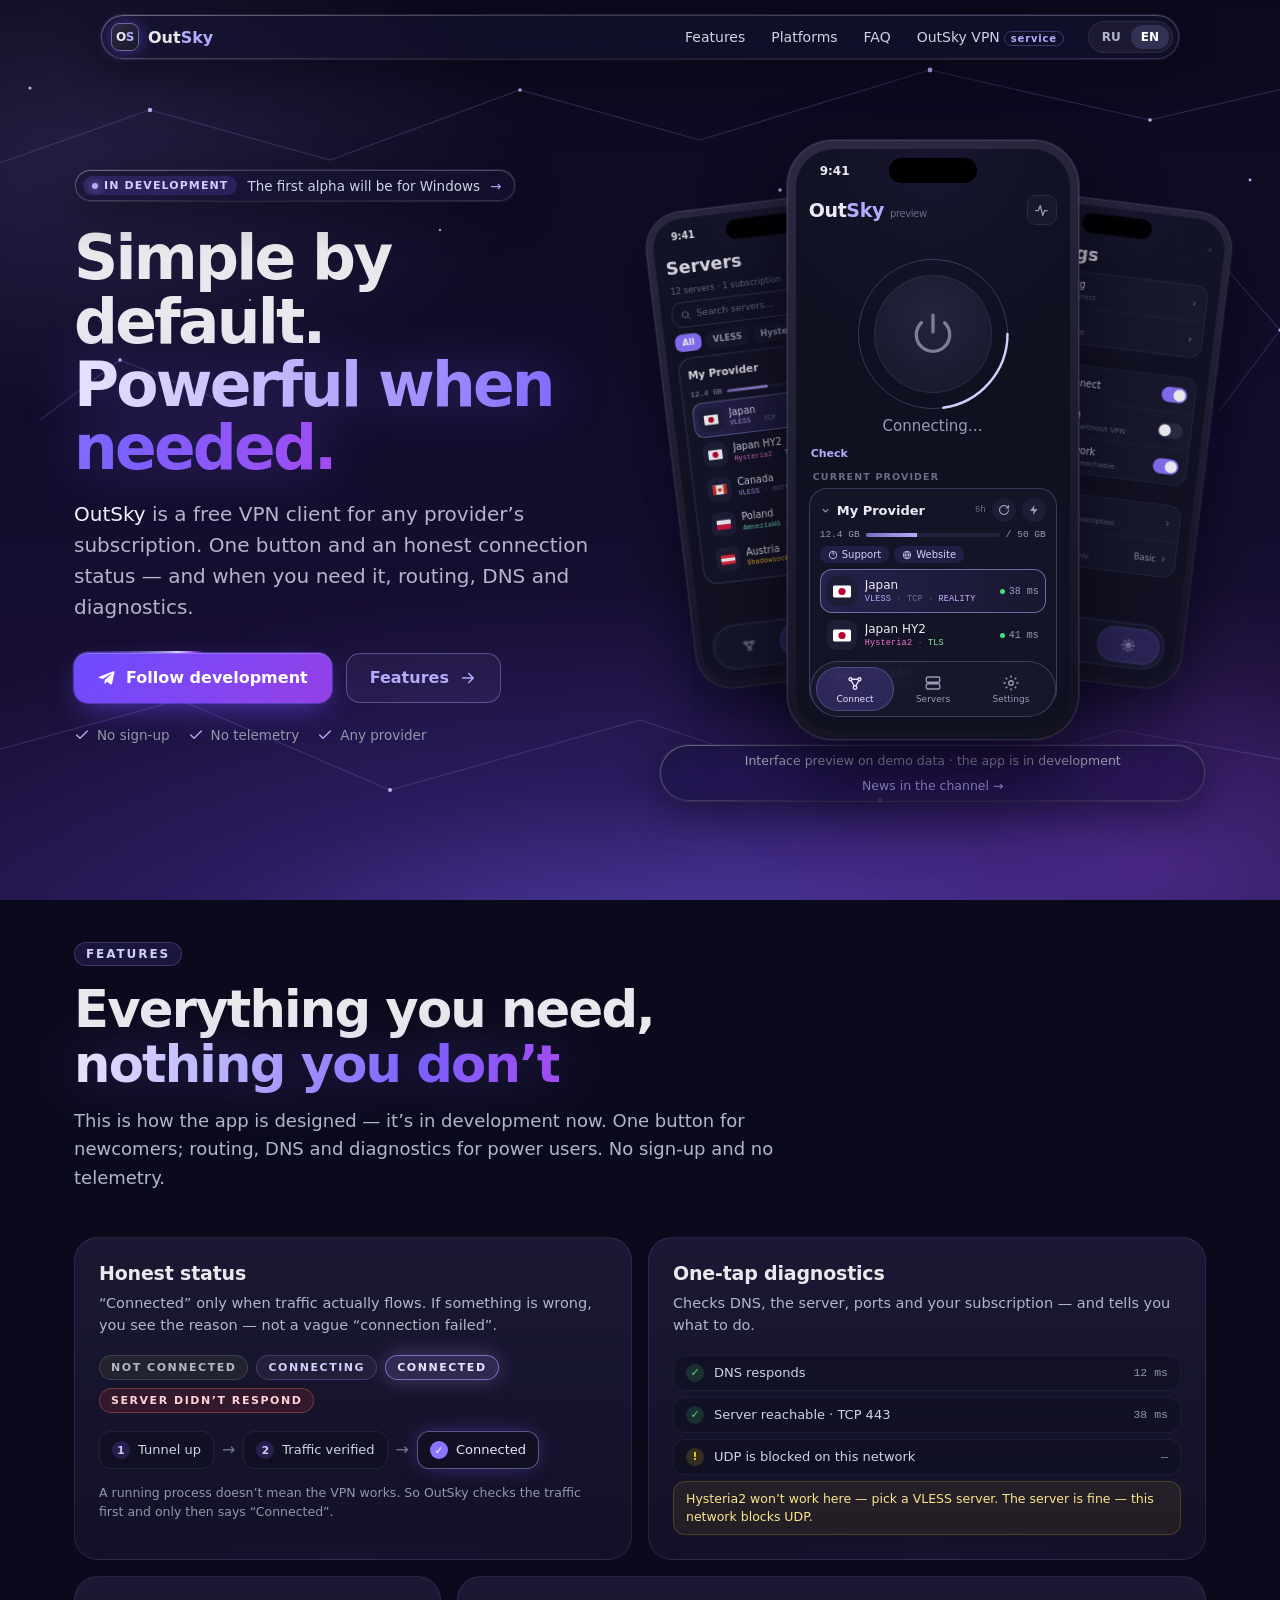
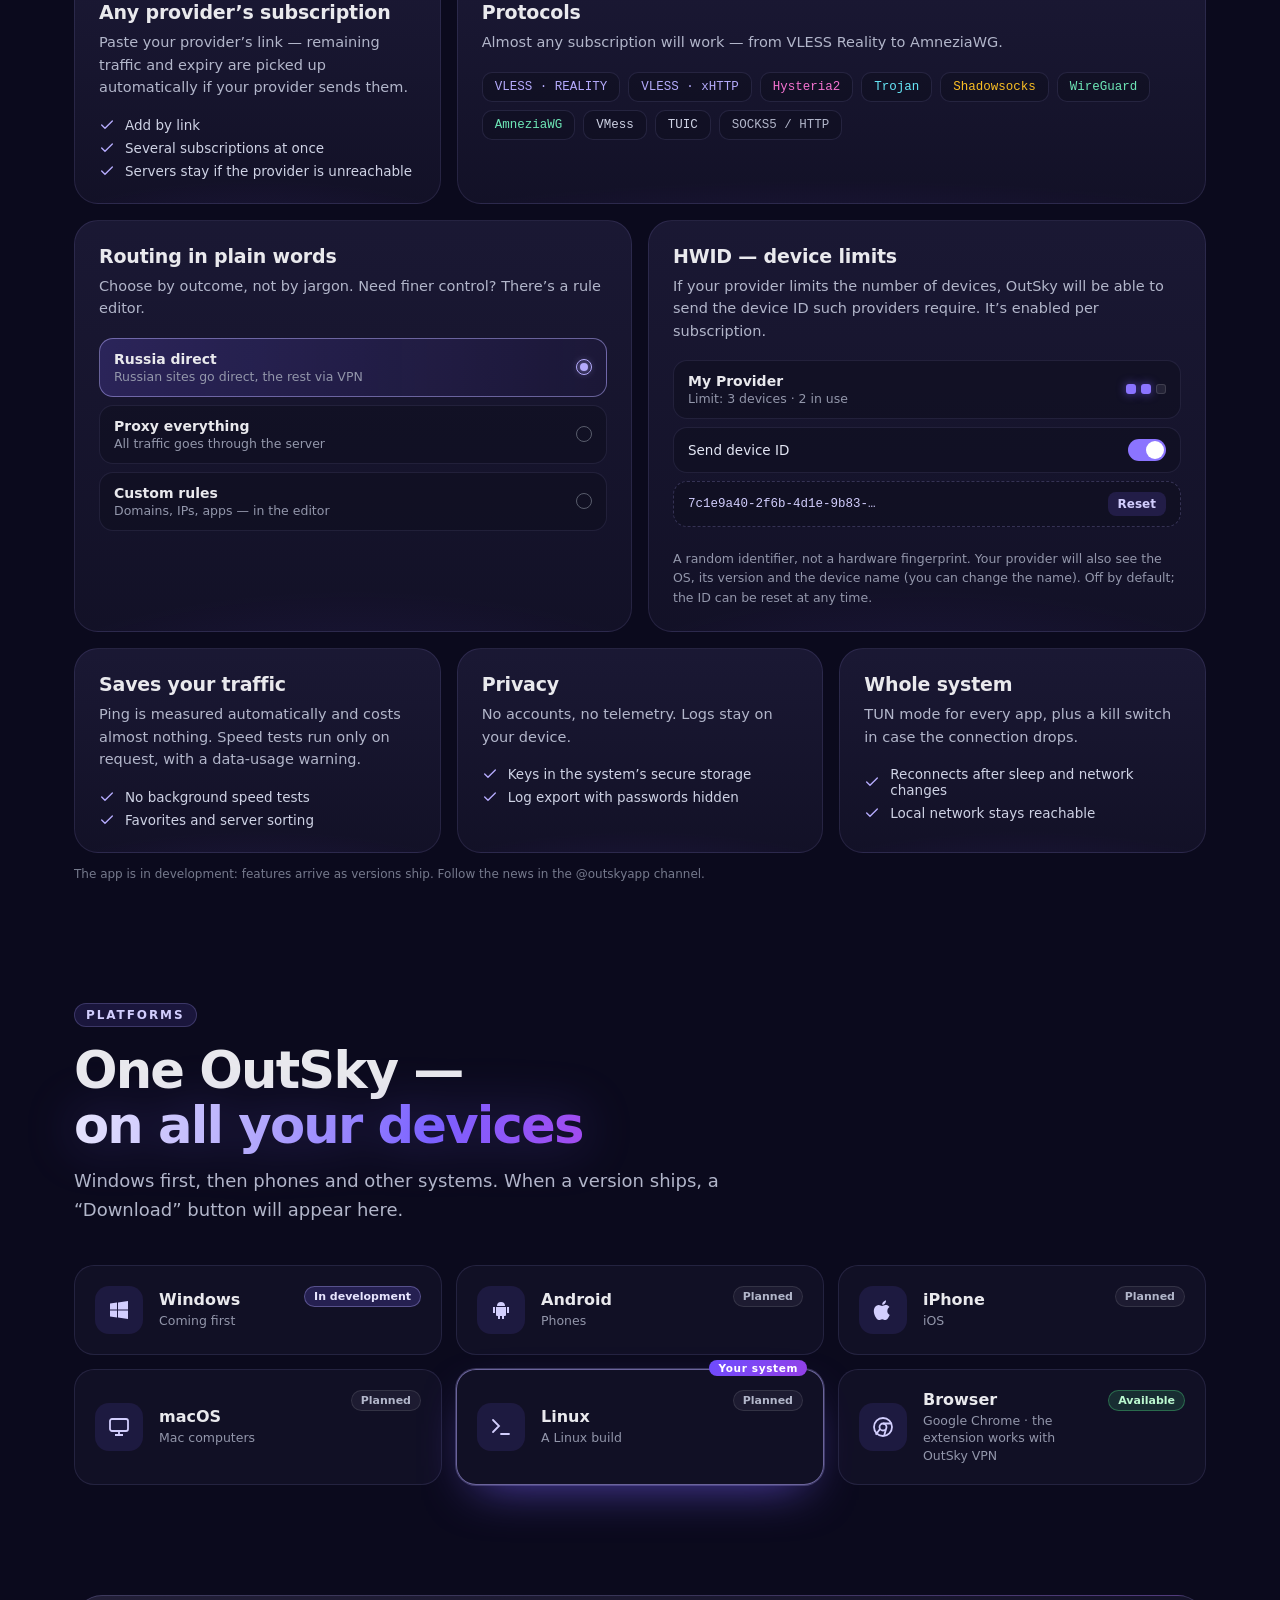
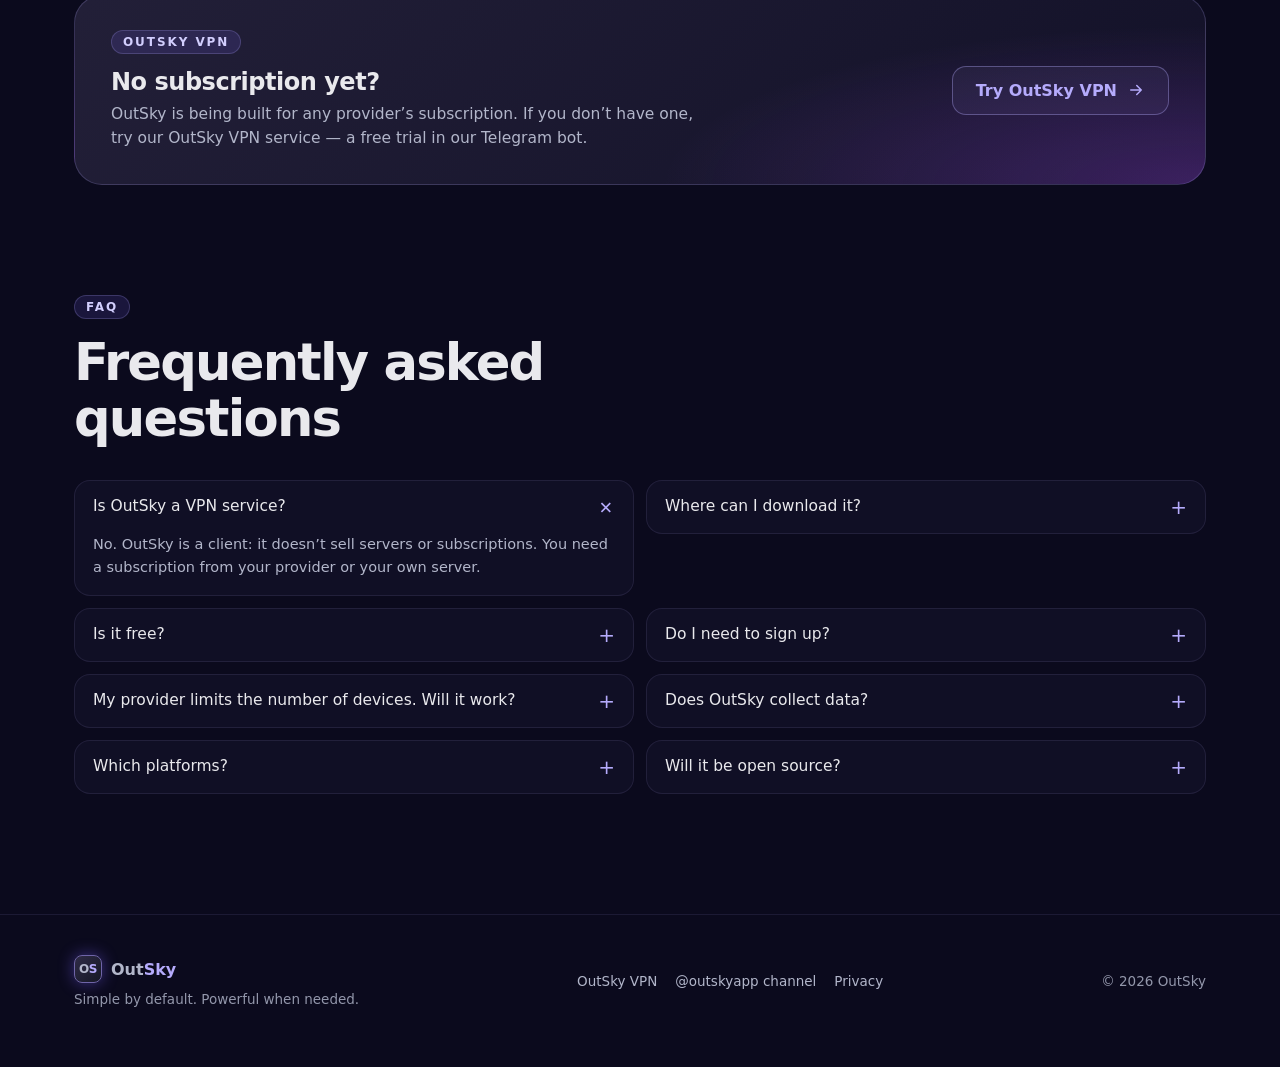
==== en/index.html @ ba393b36 "Новая главная: сайт о приложении OutSky (RU и /en/) Неоновое небо с созвездиями, живой макет приложе" ====
<!DOCTYPE html>
<html lang="en">
<head>
<meta charset="UTF-8">
<meta name="viewport" content="width=device-width, initial-scale=1">
<title>OutSky — a free VPN client for any provider’s subscription</title>
<meta name="description" content="OutSky is a free VPN client for any provider’s subscription, now in development. Designed around an honest connection status, one-tap diagnostics, plain-language routing and HWID support. No sign-up, no telemetry.">
<meta http-equiv="Content-Security-Policy" content="default-src 'self'; img-src 'self' data:; style-src 'self' 'unsafe-inline'; script-src 'self'; font-src 'self'; connect-src 'self'; base-uri 'self'; form-action 'none'">
<meta name="referrer" content="strict-origin-when-cross-origin">
<meta name="theme-color" content="#0d0b20">
<link rel="canonical" href="https://outsky.app/en/">
<link rel="alternate" hreflang="ru" href="https://outsky.app/">
<link rel="alternate" hreflang="en" href="https://outsky.app/en/">
<link rel="alternate" hreflang="x-default" href="https://outsky.app/en/">
<link rel="icon" href="/assets/img/favicon.svg" type="image/svg+xml">
<link rel="icon" href="/icon.png" type="image/png">
<link rel="apple-touch-icon" href="/icon.png">
<meta property="og:type" content="website">
<meta property="og:site_name" content="OutSky">
<meta property="og:title" content="OutSky — simple by default, powerful when needed">
<meta property="og:description" content="In development: a free VPN client for any provider’s subscription. Honest status, diagnostics, routing, HWID.">
<meta property="og:url" content="https://outsky.app/en/">
<meta property="og:image" content="https://outsky.app/assets/img/og-en.png">
<meta property="og:image:width" content="1200">
<meta property="og:image:height" content="630">
<meta property="og:locale" content="en_US">
<meta property="og:locale:alternate" content="ru_RU">
<meta name="twitter:card" content="summary_large_image">

<link rel="preload" href="/assets/fonts/inter-latin.woff2" as="font" type="font/woff2" crossorigin>
<link rel="stylesheet" href="/assets/css/fonts.css">
<link rel="stylesheet" href="/assets/css/site.css">
<script src="/assets/js/early.js"></script>
</head>
<body>
<a class="skip" href="#main">Skip to content</a>
<div class="sky" aria-hidden="true">
  <svg id="sky" viewBox="0 0 1440 900" preserveAspectRatio="xMidYMid slice">
    <g class="const" id="constA">
      <polyline points="60,170 230,110 410,160 600,90 780,140 1010,70 1230,120 1400,80"/>
      <polyline points="40,760 260,700 470,790 720,720 960,800 1200,730 1420,770"/>
      <polyline points="1180,300 1290,250 1360,330 1300,410"/>
      <polyline points="120,420 200,360 300,400"/>
      <circle cx="230" cy="110" r="2.2"/><circle cx="600" cy="90" r="1.8"/><circle cx="1010" cy="70" r="2.4"/><circle cx="1230" cy="120" r="1.8"/>
      <circle cx="470" cy="790" r="2"/><circle cx="960" cy="800" r="2.2"/><circle cx="1290" cy="250" r="2"/><circle cx="1360" cy="330" r="1.6"/><circle cx="200" cy="360" r="1.8"/>
    </g>
    <g class="const lit" id="constB"></g>
    <g fill="#b7aff2">
      <circle class="tw" cx="110" cy="88" r="1.6"/><circle class="tw d1" cx="520" cy="230" r="1.2"/><circle class="tw d2" cx="860" cy="190" r="1.8"/>
      <circle class="tw d3" cx="1330" cy="180" r="1.4"/><circle class="tw d1" cx="70" cy="560" r="1.3"/><circle class="tw d2" cx="1390" cy="560" r="1.6"/>
      <circle class="tw" cx="700" cy="40" r="1.1"/><circle class="tw d3" cx="330" cy="300" r="1"/><circle class="tw d2" cx="1100" cy="380" r="1.1"/>
    </g>
    <path class="spark" d="M1110 230 l5 11 11 5 -11 5 -5 11 -5 -11 -11 -5 11 -5 Z"/>
    <path class="spark" d="M60 690 l3.5 8 8 3.5 -8 3.5 -3.5 8 -3.5 -8 -8 -3.5 8 -3.5 Z" opacity=".7"/>
  </svg>
</div>

<div class="nav-wrap">
  <nav class="nav glass" aria-label="Main menu">
    <a class="logo" href="/en/" aria-label="OutSky — home"><span class="tile">O<b>S</b></span><span class="word">Out<b>Sky</b></span></a>
    <div class="links"><a href="#features">Features</a><a href="#platforms">Platforms</a><a href="#faq">FAQ</a><a href="https://t.me/OutSkyVPN_bot" class="vpn">OutSky VPN<i>service</i></a></div>
    <div class="seg" role="group" aria-label="Language"><a href="/" hreflang="ru" lang="ru">RU</a><a class="on" href="/en/" hreflang="en" aria-current="true">EN</a></div>
    <button class="burger" type="button" aria-label="Menu" aria-expanded="false"><svg width="18" height="18" viewBox="0 0 24 24" fill="none" stroke="currentColor" stroke-width="2" stroke-linecap="round"><path d="M4 7h16M4 12h16M4 17h16"/></svg></button>
  </nav>
</div>

<main id="main">
<div class="wrap">
  <section class="hero">
    <div>
      <a class="pill glass" href="#platforms"><span class="dot">In development</span><span>The first alpha will be for Windows</span><span style="color:var(--a400)">→</span></a>
      <h1>Simple by default.<br><span class="g">Powerful when needed.</span></h1>
      <p class="lead"><b>OutSky</b> is a free VPN client for any provider’s subscription. One button and an honest connection status — and when you need it, routing, DNS and diagnostics.</p>
      <div class="ctas">
        <a class="btn btn-primary" href="https://t.me/outskyapp"><svg viewBox="0 0 24 24" fill="currentColor"><path d="M21.9 4.6 18.7 19.7c-.2 1-.9 1.3-1.8.8l-4.9-3.6-2.4 2.3c-.3.3-.5.5-1 .5l.4-5 9-8.2c.4-.4-.1-.6-.6-.2L6.3 13.3l-4.8-1.5c-1-.3-1-1 .2-1.5l18.8-7.2c.9-.3 1.6.2 1.4 1.5z"/></svg>Follow development</a>
        <a class="btn btn-neon" href="#features">Features<svg viewBox="0 0 24 24" fill="none" stroke="currentColor" stroke-width="2" stroke-linecap="round" stroke-linejoin="round"><path d="M5 12h14M13 6l6 6-6 6"/></svg></a>
      </div>
      <div class="trust">
        <span><svg viewBox="0 0 24 24" fill="none" stroke="currentColor" stroke-width="2" stroke-linecap="round" stroke-linejoin="round"><path d="M20 6 9 17l-5-5"/></svg>No sign-up</span>
        <span><svg viewBox="0 0 24 24" fill="none" stroke="currentColor" stroke-width="2" stroke-linecap="round" stroke-linejoin="round"><path d="M20 6 9 17l-5-5"/></svg>No telemetry</span>
        <span><svg viewBox="0 0 24 24" fill="none" stroke="currentColor" stroke-width="2" stroke-linecap="round" stroke-linejoin="round"><path d="M20 6 9 17l-5-5"/></svg>Any provider</span>
      </div>
    </div>
    <div>
      <div class="fan">
        <div class="halo"></div>
        <!-- left: servers -->
        <div class="phone p-left" role="group" aria-label="Preview: servers screen"><div class="scr"><div class="isl"></div><div class="sb"><span>9:41</span><span class="vpn">VPN</span></div>
          <div class="body">
            <div class="ah"><div><div class="big" style="margin:0">Servers</div></div><div class="hb"><span class="sq"><svg viewBox="0 0 24 24" fill="none" stroke="currentColor" stroke-width="2" stroke-linecap="round"><path d="M21 12a9 9 0 1 1-3-6.7L21 8M21 3v5h-5"/></svg></span><span class="sq add"><svg viewBox="0 0 24 24" fill="none" stroke="currentColor" stroke-width="2.4" stroke-linecap="round"><path d="M12 5v14M5 12h14"/></svg></span></div></div>
            <div class="sub2">12 servers · 1 subscription</div>
            <div class="srch"><svg viewBox="0 0 24 24" fill="none" stroke="currentColor" stroke-width="2" stroke-linecap="round"><circle cx="11" cy="11" r="7"/><path d="m20 20-3.5-3.5"/></svg>Search servers…</div>
            <div class="flt" id="flt"><span class="on" data-f="all">All</span><span data-f="v">VLESS</span><span class="hy" data-f="h">Hysteria2</span></div>
            <div class="prov"><div class="pv-h"><b>My Provider</b><small>6h</small><span class="ib"><svg viewBox="0 0 24 24" fill="currentColor"><path d="M13 2 4 14h7l-1 8 9-12h-7z"/></svg></span></div>
              <div class="tbar"><span>12.4 GB</span><span class="b"><i></i></span><span>/ 50 GB</span></div>
              <div id="srvList2"></div></div>
          </div>
          <div class="tabs"><span><svg viewBox="0 0 24 24" fill="none" stroke="currentColor" stroke-width="1.8"><circle cx="6" cy="7" r="2"/><circle cx="18" cy="7" r="2"/><circle cx="12" cy="18" r="2.4"/><path d="M8 7h8M7 9l4 7M17 9l-4 7"/></svg></span><span class="on"><svg viewBox="0 0 24 24" fill="none" stroke="currentColor" stroke-width="1.8"><rect x="3" y="4" width="18" height="7" rx="2"/><rect x="3" y="13" width="18" height="7" rx="2"/></svg></span><span><svg viewBox="0 0 24 24" fill="none" stroke="currentColor" stroke-width="1.8"><circle cx="12" cy="12" r="3"/><path d="M12 2v3M12 19v3M2 12h3M19 12h3M4.9 4.9l2.1 2.1M17 17l2.1 2.1M4.9 19.1 7 17M17 7l2.1-2.1"/></svg></span></div>
        </div></div>
        <!-- middle: home -->
        <div class="phone p-mid"><div class="scr st-off" id="home"><div class="isl"></div><div class="sb"><span>9:41</span><span class="vpn">VPN</span></div>
          <div class="body">
            <div class="ah"><div class="wm">Out<b>Sky</b><span class="ver">preview</span></div><span class="sq" title="Diagnostics"><svg viewBox="0 0 24 24" fill="none" stroke="currentColor" stroke-width="2" stroke-linecap="round" stroke-linejoin="round"><path d="M3 12h4l3-8 4 16 3-8h4"/></svg></span></div>
            <div class="stats"><span><i>↑</i> <b id="up">0</b> KB/s</span><span>⏱ <b id="tm">00:00:00</b></span><span><i>↓</i> <b id="dn">0</b> KB/s</span></div>
            <div class="pw" id="pw" role="button" tabindex="0" aria-label="Connect">
              <div class="ring"></div>
              <div class="spin"><svg viewBox="0 0 100 100"><circle cx="50" cy="50" r="49" fill="none" stroke="#d2cefd" stroke-width="1.6" stroke-linecap="round" stroke-dasharray="70 240"/></svg></div>
              <div class="disc"><svg class="ic-off" viewBox="0 0 24 24" fill="none" stroke="currentColor" stroke-width="1.6" stroke-linecap="round"><path d="M12 3v8"/><path d="M6.4 6.6a8 8 0 1 0 11.2 0"/></svg>
                <svg class="ic-on" viewBox="0 0 24 24" fill="none" stroke="currentColor" stroke-width="1.6" stroke-linejoin="round"><path d="M12 3 4.5 6v5.5c0 4.6 3.1 8.3 7.5 9.5 4.4-1.2 7.5-4.9 7.5-9.5V6z"/></svg></div>
            </div>
            <div class="loc" id="loc">Tap to connect</div>
            <div class="chk"><a>Check</a><span class="ok" id="okline"></span></div>
            <div class="lbl">Current provider</div>
            <div class="prov">
              <div class="pv-h"><svg width="11" height="11" viewBox="0 0 24 24" fill="none" stroke="#9a9bb5" stroke-width="2.4"><path d="m6 9 6 6 6-6"/></svg><b>My Provider</b><small>6h</small>
                <span class="ib"><svg viewBox="0 0 24 24" fill="none" stroke="currentColor" stroke-width="2.4" stroke-linecap="round"><path d="M21 12a9 9 0 1 1-3-6.7L21 8M21 3v5h-5"/></svg></span><span class="ib"><svg viewBox="0 0 24 24" fill="currentColor"><path d="M13 2 4 14h7l-1 8 9-12h-7z"/></svg></span></div>
              <div class="tbar"><span>12.4 GB</span><span class="b"><i></i></span><span>/ 50 GB</span></div>
              <div class="chips"><span class="ch"><svg viewBox="0 0 24 24" fill="none" stroke="currentColor" stroke-width="2"><circle cx="12" cy="12" r="9"/><path d="M9.5 9a2.5 2.5 0 1 1 3.5 2.3c-.7.3-1 .9-1 1.7M12 17h.01"/></svg>Support</span><span class="ch"><svg viewBox="0 0 24 24" fill="none" stroke="currentColor" stroke-width="2"><circle cx="12" cy="12" r="9"/><path d="M3 12h18M12 3a14 14 0 0 1 0 18M12 3a14 14 0 0 0 0 18"/></svg>Website</span></div>
              <div id="srvList"></div>
            </div>
          </div>
          <div class="tabs"><span class="on"><svg viewBox="0 0 24 24" fill="none" stroke="currentColor" stroke-width="1.8"><circle cx="6" cy="7" r="2"/><circle cx="18" cy="7" r="2"/><circle cx="12" cy="18" r="2.4"/><path d="M8 7h8M7 9l4 7M17 9l-4 7"/></svg>Connect</span><span><svg viewBox="0 0 24 24" fill="none" stroke="currentColor" stroke-width="1.8"><rect x="3" y="4" width="18" height="7" rx="2"/><rect x="3" y="13" width="18" height="7" rx="2"/></svg>Servers</span><span><svg viewBox="0 0 24 24" fill="none" stroke="currentColor" stroke-width="1.8"><circle cx="12" cy="12" r="3"/><path d="M12 2v3M12 19v3M2 12h3M19 12h3M4.9 4.9l2.1 2.1M17 17l2.1 2.1M4.9 19.1 7 17M17 7l2.1-2.1"/></svg>Settings</span></div>
        </div></div>
        <!-- right: settings -->
        <div class="phone p-right" role="group" aria-label="Preview: settings"><div class="scr"><div class="isl"></div><div class="sb"><span>9:41</span><span class="vpn">VPN</span></div>
          <div class="body">
            <div class="big">Settings</div>
            <div class="grp" style="margin-top:10px">
              <div class="it"><span class="ico" style="background:rgba(181,171,252,.16);color:#b5abfc"><svg viewBox="0 0 24 24" fill="none" stroke="currentColor" stroke-width="2" stroke-linecap="round"><path d="M6 3v12a3 3 0 0 0 3 3h9M15 15l3 3-3 3"/></svg></span><b>Routing<small>Russia direct</small></b><span class="val"><svg viewBox="0 0 24 24" fill="none" stroke="currentColor" stroke-width="2.4"><path d="m9 6 6 6-6 6"/></svg></span></div>
              <div class="it"><span class="ico" style="background:rgba(103,232,249,.14);color:#67e8f9"><svg viewBox="0 0 24 24" fill="none" stroke="currentColor" stroke-width="2"><circle cx="12" cy="12" r="9"/><path d="M3 12h18M12 3a14 14 0 0 1 0 18M12 3a14 14 0 0 0 0 18"/></svg></span><b>DNS<small>Smart split</small></b><span class="val"><svg viewBox="0 0 24 24" fill="none" stroke="currentColor" stroke-width="2.4"><path d="m9 6 6 6-6 6"/></svg></span></div>
            </div>
            <div class="gl" style="font-size:9px;letter-spacing:.12em;color:#6b6d88;font-weight:600;margin:10px 4px 5px">CONNECTION</div>
            <div class="grp">
              <div class="it"><span class="ico" style="background:rgba(250,204,21,.14);color:#facc15"><svg viewBox="0 0 24 24" fill="currentColor"><path d="M13 2 4 14h7l-1 8 9-12h-7z"/></svg></span><b>Auto-connect</b><span class="tg on"></span></div>
              <div class="it"><span class="ico" style="background:rgba(248,113,113,.14);color:#f87171"><svg viewBox="0 0 24 24" fill="currentColor"><path d="M12 2 4 5v6c0 5 3.4 9.4 8 11 4.6-1.6 8-6 8-11V5z"/></svg></span><b>Kill switch<small>Block traffic without VPN</small></b><span class="tg"></span></div>
              <div class="it"><span class="ico" style="background:rgba(74,222,128,.14);color:#4ade80"><svg viewBox="0 0 24 24" fill="none" stroke="currentColor" stroke-width="2"><rect x="3" y="4" width="18" height="12" rx="2"/><path d="M8 20h8M12 16v4"/></svg></span><b>Local network<small>Printers stay reachable</small></b><span class="tg on"></span></div>
            </div>
            <div class="gl" style="font-size:9px;letter-spacing:.12em;color:#6b6d88;font-weight:600;margin:10px 4px 5px">PRIVACY</div>
            <div class="grp">
              <div class="it"><span class="ico" style="background:rgba(244,114,208,.14);color:#f472d0"><svg viewBox="0 0 24 24" fill="none" stroke="currentColor" stroke-width="2"><rect x="7" y="2" width="10" height="20" rx="2"/><path d="M11 18h2"/></svg></span><b>Device ID<small>Enabled per subscription</small></b><span class="val"><svg viewBox="0 0 24 24" fill="none" stroke="currentColor" stroke-width="2.4"><path d="m9 6 6 6-6 6"/></svg></span></div>
              <div class="it"><span class="ico" style="background:rgba(181,171,252,.16);color:#b5abfc"><svg viewBox="0 0 24 24" fill="none" stroke="currentColor" stroke-width="2"><path d="M4 4h16v16H4z"/><path d="M8 9h8M8 13h6"/></svg></span><b>Log<small>On this device only</small></b><span class="val">Basic<svg viewBox="0 0 24 24" fill="none" stroke="currentColor" stroke-width="2.4"><path d="m9 6 6 6-6 6"/></svg></span></div>
            </div>
          </div>
          <div class="tabs"><span><svg viewBox="0 0 24 24" fill="none" stroke="currentColor" stroke-width="1.8"><circle cx="6" cy="7" r="2"/><circle cx="18" cy="7" r="2"/><circle cx="12" cy="18" r="2.4"/><path d="M8 7h8M7 9l4 7M17 9l-4 7"/></svg></span><span><svg viewBox="0 0 24 24" fill="none" stroke="currentColor" stroke-width="1.8"><rect x="3" y="4" width="18" height="7" rx="2"/><rect x="3" y="13" width="18" height="7" rx="2"/></svg></span><span class="on"><svg viewBox="0 0 24 24" fill="none" stroke="currentColor" stroke-width="1.8"><circle cx="12" cy="12" r="3"/><path d="M12 2v3M12 19v3M2 12h3M19 12h3M4.9 4.9l2.1 2.1M17 17l2.1 2.1M4.9 19.1 7 17M17 7l2.1-2.1"/></svg></span></div>
        </div></div>
      </div>
      <div class="cap"><div class="glass">Interface preview on demo data · the app is in development <a href="https://t.me/outskyapp">News in the channel →</a></div></div>
    </div>
  </section>

  <!-- features -->
  <section class="sec" id="features">
    <div class="sh reveal"><span class="kick">Features</span><h2>Everything you need,<br><span class="g">nothing you don’t</span></h2>
      <p>This is how the app is designed — it’s in development now. One button for newcomers; routing, DNS and diagnostics for power users. No sign-up and no telemetry.</p></div>
    <div class="bento">
      <div class="card c3 reveal"><h3>Honest status</h3><p>“Connected” only when traffic actually flows. If something is wrong, you see the reason — not a vague “connection failed”.</p>
        <div class="viz"><div class="states" id="states"><span class="s1">Not connected</span><span class="s2">Connecting</span><span class="s3">Connected</span><span class="s4">Server didn’t respond</span></div>
          <div class="flow"><div><i>1</i>Tunnel up</div><span>→</span><div><i>2</i>Traffic verified</div><span>→</span><div class="ok"><i>✓</i>Connected</div></div>
          <p class="fnote">A running process doesn’t mean the VPN works. So OutSky checks the traffic first and only then says “Connected”.</p></div></div>
      <div class="card c3 reveal"><h3>One-tap diagnostics</h3><p>Checks DNS, the server, ports and your subscription — and tells you what to do.</p>
        <div class="viz"><div class="diag">
          <div><i class="y">✓</i><span>DNS responds</span><small>12 ms</small></div>
          <div><i class="y">✓</i><span>Server reachable · TCP 443</span><small>38 ms</small></div>
          <div><i class="w">!</i><span>UDP is blocked on this network</span><small>—</small></div>
          <div class="hint">Hysteria2 won’t work here — pick a VLESS server. The server is fine — this network blocks UDP.</div>
        </div></div></div>
      <div class="card c2 reveal"><h3>Any provider’s subscription</h3><p>Paste your provider’s link — remaining traffic and expiry are picked up automatically if your provider sends them.</p>
        <div class="viz"><div class="mini">
          <div><svg viewBox="0 0 24 24" fill="none" stroke="currentColor" stroke-width="2" stroke-linecap="round"><path d="M20 6 9 17l-5-5"/></svg>Add by link</div>
          <div><svg viewBox="0 0 24 24" fill="none" stroke="currentColor" stroke-width="2" stroke-linecap="round"><path d="M20 6 9 17l-5-5"/></svg>Several subscriptions at once</div>
          <div><svg viewBox="0 0 24 24" fill="none" stroke="currentColor" stroke-width="2" stroke-linecap="round"><path d="M20 6 9 17l-5-5"/></svg>Servers stay if the provider is unreachable</div>
        </div></div></div>
      <div class="card c4 reveal"><h3>Protocols</h3><p>Almost any subscription will work — from VLESS Reality to AmneziaWG.</p>
        <div class="viz"><div class="protos">
          <span style="color:var(--p-vless)">VLESS · REALITY</span><span style="color:var(--p-vless)">VLESS · xHTTP</span><span style="color:var(--p-hy2)">Hysteria2</span><span style="color:var(--p-trojan)">Trojan</span>
          <span style="color:var(--p-ss)">Shadowsocks</span><span style="color:var(--p-wg)">WireGuard</span><span style="color:var(--p-wg)">AmneziaWG</span><span style="color:var(--n300)">VMess</span><span style="color:var(--n300)">TUIC</span><span style="color:var(--n400)">SOCKS5 / HTTP</span>
        </div></div></div>
      <div class="card c3 reveal"><h3>Routing in plain words</h3><p>Choose by outcome, not by jargon. Need finer control? There’s a rule editor.</p>
        <div class="viz"><div class="rts" id="rts">
          <div class="rt on"><div><b>Russia direct</b><small>Russian sites go direct, the rest via VPN</small></div><span class="rd"></span></div>
          <div class="rt"><div><b>Proxy everything</b><small>All traffic goes through the server</small></div><span class="rd"></span></div>
          <div class="rt"><div><b>Custom rules</b><small>Domains, IPs, apps — in the editor</small></div><span class="rd"></span></div>
        </div></div></div>
      <div class="card c3 reveal"><h3>HWID — device limits</h3><p>If your provider limits the number of devices, OutSky will be able to send the device ID such providers require. It’s enabled per subscription.</p>
        <div class="viz"><div class="hwid">
          <div class="hw-top"><div><b>My Provider</b><small>Limit: 3 devices · 2 in use</small></div><span class="dots"><i class="on"></i><i class="on"></i><i></i></span></div>
          <div class="hw-row"><span>Send device ID</span><span class="tg on" id="hwTg"></span></div>
          <div class="hw-id" id="hwId"><code>7c1e9a40-2f6b-4d1e-9b83-…</code><button type="button" id="hwReset">Reset</button></div>
          <p class="fnote">A random identifier, not a hardware fingerprint. Your provider will also see the OS, its version and the device name (you can change the name). Off by default; the ID can be reset at any time.</p>
        </div></div></div>
      <div class="card c2 reveal"><h3>Saves your traffic</h3><p>Ping is measured automatically and costs almost nothing. Speed tests run only on request, with a data-usage warning.</p>
        <div class="viz"><div class="mini">
          <div><svg viewBox="0 0 24 24" fill="none" stroke="currentColor" stroke-width="2" stroke-linecap="round"><path d="M20 6 9 17l-5-5"/></svg>No background speed tests</div>
          <div><svg viewBox="0 0 24 24" fill="none" stroke="currentColor" stroke-width="2" stroke-linecap="round"><path d="M20 6 9 17l-5-5"/></svg>Favorites and server sorting</div>
        </div></div></div>
      <div class="card c2 reveal"><h3>Privacy</h3><p>No accounts, no telemetry. Logs stay on your device.</p>
        <div class="viz"><div class="mini">
          <div><svg viewBox="0 0 24 24" fill="none" stroke="currentColor" stroke-width="2" stroke-linecap="round"><path d="M20 6 9 17l-5-5"/></svg>Keys in the system’s secure storage</div>
          <div><svg viewBox="0 0 24 24" fill="none" stroke="currentColor" stroke-width="2" stroke-linecap="round"><path d="M20 6 9 17l-5-5"/></svg>Log export with passwords hidden</div>
        </div></div></div>
      <div class="card c2 reveal"><h3>Whole system</h3><p>TUN mode for every app, plus a kill switch in case the connection drops.</p>
        <div class="viz"><div class="mini">
          <div><svg viewBox="0 0 24 24" fill="none" stroke="currentColor" stroke-width="2" stroke-linecap="round"><path d="M20 6 9 17l-5-5"/></svg>Reconnects after sleep and network changes</div>
          <div><svg viewBox="0 0 24 24" fill="none" stroke="currentColor" stroke-width="2" stroke-linecap="round"><path d="M20 6 9 17l-5-5"/></svg>Local network stays reachable</div>
        </div></div></div>
    </div>
    <p class="preview-note">The app is in development: features arrive as versions ship. Follow the news in the @outskyapp channel.</p>
  </section>

  <!-- platforms -->
  <section class="sec" id="platforms">
    <div class="sh reveal"><span class="kick">Platforms</span><h2>One OutSky —<br><span class="g">on all your devices</span></h2>
      <p>Windows first, then phones and other systems. When a version ships, a “Download” button will appear here.</p></div>
    <div class="plats" id="plats">
      <div class="pl reveal" data-os="windows"><span class="pi"><svg viewBox="0 0 24 24" fill="currentColor"><path d="M3 5.5 10 4.5v7H3zM11 4.4 21 3v8.5H11zM3 12.5h7v7l-7-1zM11 12.5h10V21l-10-1.4z"/></svg></span><div><b>Windows</b><small>Coming first</small></div><span class="st dev">In development</span></div>
      <div class="pl reveal" data-os="android"><span class="pi"><svg viewBox="0 0 24 24" fill="currentColor"><path d="M7 9h10v8a1 1 0 0 1-1 1h-1v3h-2v-3h-2v3H9v-3H8a1 1 0 0 1-1-1zM4 9h2v6H4zm14 0h2v6h-2zM8 8a4 4 0 0 1 8 0z"/></svg></span><div><b>Android</b><small>Phones</small></div><span class="st plan">Planned</span></div>
      <div class="pl reveal" data-os="ios"><span class="pi"><svg viewBox="0 0 24 24" fill="currentColor"><path d="M16.4 12.6c0-2.4 2-3.6 2.1-3.7-1.2-1.7-3-1.9-3.6-1.9-1.5-.2-3 .9-3.8.9-.8 0-2-.9-3.3-.9-1.7 0-3.2 1-4.1 2.5-1.8 3-.5 7.5 1.2 10 .8 1.2 1.8 2.6 3.1 2.5 1.2 0 1.7-.8 3.2-.8s1.9.8 3.2.8c1.3 0 2.2-1.2 3-2.4.9-1.4 1.3-2.7 1.3-2.8 0 0-2.4-.9-2.4-3.6zM14 5.4c.7-.8 1.1-1.9 1-3-1 0-2.1.7-2.8 1.5-.6.7-1.2 1.8-1 2.9 1.1.1 2.1-.6 2.8-1.4z"/></svg></span><div><b>iPhone</b><small>iOS</small></div><span class="st plan">Planned</span></div>
      <div class="pl reveal" data-os="mac"><span class="pi"><svg viewBox="0 0 24 24" fill="none" stroke="currentColor" stroke-width="1.8"><rect x="3" y="4" width="18" height="12" rx="2"/><path d="M8 20h8M12 16v4"/></svg></span><div><b>macOS</b><small>Mac computers</small></div><span class="st plan">Planned</span></div>
      <div class="pl reveal" data-os="linux"><span class="pi"><svg viewBox="0 0 24 24" fill="none" stroke="currentColor" stroke-width="1.8" stroke-linecap="round"><path d="M4 17l6-6-6-6M12 19h8"/></svg></span><div><b>Linux</b><small>A Linux build</small></div><span class="st plan">Planned</span></div>
      <a class="pl reveal" data-os="browser" href="https://chromewebstore.google.com/detail/outsky-vpn/aacogocimaopagjjfhgmaefgbcmbjhci"><span class="pi"><svg viewBox="0 0 24 24" fill="none" stroke="currentColor" stroke-width="1.8"><circle cx="12" cy="12" r="9"/><circle cx="12" cy="12" r="3.5"/><path d="M12 8.5h8.5M9 14l-4.3 5.6M15 14l-1.8 6.6"/></svg></span><div><b>Browser</b><small>Google Chrome · the extension works with OutSky VPN</small></div><span class="st av">Available</span></a>
    </div>
  </section>

  <!-- OutSky VPN teaser -->
  <section class="sec" id="vpn">
    <div class="vpnb reveal"><div><span class="kick">OutSky VPN</span><h3 style="margin-top:14px">No subscription yet?</h3>
      <p>OutSky is being built for any provider’s subscription. If you don’t have one, try our OutSky VPN service — a free trial in our Telegram bot.</p></div>
      <a class="btn btn-neon" href="https://t.me/OutSkyVPN_bot">Try OutSky VPN<svg viewBox="0 0 24 24" fill="none" stroke="currentColor" stroke-width="2" stroke-linecap="round" stroke-linejoin="round"><path d="M5 12h14M13 6l6 6-6 6"/></svg></a></div>
  </section>

  <!-- faq -->
  <section class="sec" id="faq">
    <div class="sh reveal"><span class="kick">FAQ</span><h2>Frequently asked questions</h2></div>
    <div class="faq">
      <details class="reveal" open><summary>Is OutSky a VPN service?</summary><p>No. OutSky is a client: it doesn’t sell servers or subscriptions. You need a subscription from your provider or your own server.</p></details>
      <details class="reveal"><summary>Where can I download it?</summary><p>Not yet — the app is in development. A public alpha for Windows comes first. Follow the news in the @outskyapp channel.</p></details>
      <details class="reveal"><summary>Is it free?</summary><p>Yes, OutSky is free. You get the server subscription from your provider.</p></details>
      <details class="reveal"><summary>Do I need to sign up?</summary><p>No. Add a subscription and connect.</p></details>
      <details class="reveal"><summary>My provider limits the number of devices. Will it work?</summary><p>It should: OutSky will be able to send the device ID (HWID) such providers require. It’s a random identifier, not a hardware fingerprint; along with it your provider will see the OS, its version and the device name. The ID is enabled per subscription and can be reset at any time.</p></details>
      <details class="reveal"><summary>Does OutSky collect data?</summary><p>There will be no telemetry. Logs stay on your device, and keys and passwords are masked when you export a log. The device ID is opt-in and set per subscription.</p></details>
      <details class="reveal"><summary>Which platforms?</summary><p>Windows first, then Android and iPhone, later macOS and Linux. For browsers there is already an extension — it works with OutSky VPN.</p></details>
      <details class="reveal"><summary>Will it be open source?</summary><p>We plan to open-source the code by the first public release.</p></details>
    </div>
  </section>
</div>
</main>
<footer><div class="wrap"><div><a class="logo" href="/en/" style="display:inline-flex"><span class="tile">O<b>S</b></span><span class="word">Out<b>Sky</b></span></a><div style="margin-top:8px">Simple by default. Powerful when needed.</div></div>
  <nav aria-label="Links"><a href="https://t.me/OutSkyVPN_bot">OutSky VPN</a><a href="https://t.me/outskyapp">@outskyapp channel</a><a href="/privacy.html#en">Privacy</a></nav><div>© 2026 OutSky</div></div></footer>
<script src="/assets/js/site.js" defer></script>
</body>
</html>
---- assets/css/fonts.css ----
/* cyrillic-ext */
@font-face {
  font-family: 'Inter';
  font-style: normal;
  font-weight: 300 800;
  font-display: swap;
  src: url(../fonts/inter-cyrillic-ext.woff2) format('woff2');
  unicode-range: U+0460-052F, U+1C80-1C8A, U+20B4, U+2DE0-2DFF, U+A640-A69F, U+FE2E-FE2F;
}
/* cyrillic */
@font-face {
  font-family: 'Inter';
  font-style: normal;
  font-weight: 300 800;
  font-display: swap;
  src: url(../fonts/inter-cyrillic.woff2) format('woff2');
  unicode-range: U+0301, U+0400-045F, U+0490-0491, U+04B0-04B1, U+2116;
}
/* latin-ext */
@font-face {
  font-family: 'Inter';
  font-style: normal;
  font-weight: 300 800;
  font-display: swap;
  src: url(../fonts/inter-latin-ext.woff2) format('woff2');
  unicode-range: U+0100-02BA, U+02BD-02C5, U+02C7-02CC, U+02CE-02D7, U+02DD-02FF, U+0304, U+0308, U+0329, U+1D00-1DBF, U+1E00-1E9F, U+1EF2-1EFF, U+2020, U+20A0-20AB, U+20AD-20C4, U+2113, U+2C60-2C7F, U+A720-A7FF;
}
/* latin */
@font-face {
  font-family: 'Inter';
  font-style: normal;
  font-weight: 300 800;
  font-display: swap;
  src: url(../fonts/inter-latin.woff2) format('woff2');
  unicode-range: U+0000-00FF, U+0131, U+0152-0153, U+02BB-02BC, U+02C6, U+02DA, U+02DC, U+0304, U+0308, U+0329, U+2000-206F, U+20AC, U+2122, U+2191, U+2193, U+2212, U+2215, U+FEFF, U+FFFD;
}
---- assets/css/site.css ----
:root{
  --n100:#f3f5fe;--n200:#e4e7f5;--n300:#cfd3e5;--n400:#b2b6ca;--n500:#9397ab;--n600:#75798c;--n700:#595d6c;--n800:#3f424d;
  --a200:#e7e5fe;--a300:#d2cefd;--a400:#b5abfc;--a500:#968ae0;--a600:#796cbf;--a700:#5d5294;--a800:#423a6a;--a900:#2b2741;
  --violet:#7b61ff;--v600:#6d4cff;--magenta:#a24bf0;--mag-deep:#9440e6;
  --sky-line:#6f65a8;--star:#b7aff2;
  --grad-text:linear-gradient(100deg,#e7e5fe 0%,#b5abfc 35%,#7b61ff 70%,#a24bf0 100%);
  --grad-fill:linear-gradient(135deg,#6d4cff 0%,#9440e6 100%);
  --glass-bg:rgba(22,20,44,.55);--glass-border:rgba(255,255,255,.08);
  --glass-rim:inset 0 1px 0 rgba(255,255,255,.14),inset 0 -1px 0 rgba(0,0,0,.25);
  --ease:cubic-bezier(.22,1,.36,1);
  --font:"Inter",system-ui,-apple-system,"Segoe UI",sans-serif;
  --mono:ui-monospace,"Cascadia Code","SF Mono",Consolas,monospace;
  /* app (INCY-like structure, OutSky colours) */
  --o-bg:#0f1020;--o-card:#17182b;--o-card2:#1d1e35;--o-line:rgba(181,171,252,.12);--o-line2:rgba(181,171,252,.26);
  --o-text:#ecebf5;--o-dim:#9a9bb5;--o-faint:#6b6d88;--o-acc:#b5abfc;--o-acc2:#8b74ff;
  --ok:#4ade80;--warn:#facc15;--err:#f87171;
  --p-vless:#b5abfc;--p-hy2:#f472d0;--p-trojan:#67e8f9;--p-ss:#fbbf24;--p-wg:#6ee7b7;--p-reality:#c9b8ff;--p-tls:#86efac;--p-fmt:#fcd34d;
}
*{box-sizing:border-box}
html{scroll-behavior:smooth}
body{margin:0;color:#e9e9ed;font-family:var(--font);background:#0b0a1d;-webkit-font-smoothing:antialiased}
a{color:inherit}button{font:inherit;color:inherit}
main{position:relative;z-index:1;overflow-x:clip}
.wrap{max-width:1180px;margin:0 auto;padding:0 24px}

/* ===== sky ===== */
.sky{position:fixed;inset:0;z-index:0;pointer-events:none;overflow:hidden;
  background:
    radial-gradient(120% 70% at 50% 108%,rgba(123,97,255,.55) 0%,rgba(109,76,255,.2) 30%,transparent 62%),
    radial-gradient(60% 45% at 90% 96%,rgba(162,75,240,.28) 0%,transparent 70%),
    radial-gradient(50% 40% at 6% 18%,rgba(93,82,148,.28) 0%,transparent 70%),
    linear-gradient(180deg,#0b0a1d 0%,#120c2b 45%,#1b1038 100%)}
.sky svg{position:absolute;inset:0;width:100%;height:100%}
.const polyline{stroke:var(--sky-line);stroke-width:1.2;fill:none;opacity:.32}
.const circle{fill:var(--star)}
.lit{-webkit-mask-image:radial-gradient(circle 260px at var(--mx,-999px) var(--my,-999px),#000,transparent 70%);mask-image:radial-gradient(circle 260px at var(--mx,-999px) var(--my,-999px),#000,transparent 70%)}
.lit polyline{stroke:#b5abfc;opacity:.9;stroke-width:1.4}.lit circle{fill:#fff}
.tw{animation:twinkle 4s ease-in-out infinite}.tw.d1{animation-delay:-1.3s}.tw.d2{animation-delay:-2.6s;animation-duration:5.5s}.tw.d3{animation-delay:-.6s;animation-duration:3.2s}
@keyframes twinkle{0%,100%{opacity:.35}50%{opacity:1}}
.spark{fill:#d2cefd;filter:drop-shadow(0 0 6px rgba(181,171,252,.8))}

/* ===== glass, nav, buttons ===== */
.glass{position:relative;background:var(--glass-bg);border:1px solid var(--glass-border);box-shadow:var(--glass-rim),0 10px 40px rgba(5,4,16,.45)}
@supports ((backdrop-filter:blur(1px)) or (-webkit-backdrop-filter:blur(1px))){.glass{-webkit-backdrop-filter:blur(16px) saturate(160%);backdrop-filter:blur(16px) saturate(160%)}}
.glass::before{content:"";position:absolute;inset:0;border-radius:inherit;padding:1px;pointer-events:none;
  background:linear-gradient(135deg,rgba(255,255,255,.28),rgba(255,255,255,.04) 40%,rgba(181,171,252,.22));
  -webkit-mask:linear-gradient(#000 0 0) content-box,linear-gradient(#000 0 0);-webkit-mask-composite:xor;mask-composite:exclude}
.nav-wrap{position:sticky;top:14px;z-index:20;display:flex;justify-content:center;padding:0 16px}
.nav{display:flex;align-items:center;gap:6px;border-radius:999px;padding:6px 6px 6px 10px;max-width:1080px;width:100%}
.logo{display:flex;align-items:center;gap:9px;text-decoration:none;margin-right:10px}
.tile{width:28px;height:28px;border-radius:8px;display:flex;align-items:center;justify-content:center;white-space:nowrap;font-weight:800;font-size:12px;letter-spacing:-.04em;
  background:linear-gradient(135deg,#2f2b47,#161826);border:1.5px solid #6f65a8;box-shadow:0 0 16px rgba(123,97,255,.45)}
.tile b{color:var(--a400)}
.word{font-weight:600;font-size:16px}.word b{color:var(--a400);font-weight:600}
.links{display:flex;gap:2px;margin-left:auto}
.links a{padding:8px 12px;border-radius:999px;text-decoration:none;font-size:14px;font-weight:500;color:var(--n300);transition:color .2s,background .2s}
.links a:hover{color:#fff;background:rgba(255,255,255,.06)}
.links .vpn i{font-style:normal;font-size:10px;font-weight:600;letter-spacing:.08em;color:var(--a400);border:1px solid var(--a800);border-radius:999px;padding:1px 6px;margin-left:4px}
.seg{display:flex;background:rgba(255,255,255,.05);border:1px solid rgba(255,255,255,.07);border-radius:999px;padding:3px;margin-left:6px}
.seg button{border:0;background:transparent;color:var(--n400);font-size:12px;font-weight:600;padding:5px 10px;border-radius:999px;cursor:pointer}
.seg button.on{background:rgba(181,171,252,.16);color:#fff}
.burger{display:none;margin-left:auto;width:38px;height:38px;border-radius:50%;border:1px solid rgba(255,255,255,.1);background:rgba(255,255,255,.04)}
.btn{position:relative;isolation:isolate;display:inline-flex;align-items:center;gap:10px;text-decoration:none;font-weight:600;font-size:16px;line-height:1.2;
  padding:15px 24px;border-radius:14px;cursor:pointer;transition:transform .15s,box-shadow .2s,background .2s,color .2s;border:0}
.btn:active{transform:translateY(1px)}.btn:focus-visible{outline:2px solid var(--a400);outline-offset:3px}
.btn svg{width:18px;height:18px}
.btn-primary{color:#fff;background:var(--grad-fill);box-shadow:inset 0 1px 0 rgba(255,255,255,.2),0 0 0 1px rgba(123,97,255,.45),0 10px 30px -8px rgba(109,76,255,.65)}
.btn-primary:hover{transform:translateY(-1px);box-shadow:inset 0 1px 0 rgba(255,255,255,.24),0 0 0 1px rgba(181,171,252,.5),0 16px 40px -10px rgba(140,80,255,.9)}
@property --a{syntax:'<angle>';inherits:false;initial-value:0deg}
.btn-primary::after{content:"";position:absolute;inset:-2px;border-radius:16px;padding:2px;z-index:-1;
  background:conic-gradient(from var(--a),transparent 0 260deg,rgba(123,97,255,.3) 285deg,#d2cefd 315deg,#a24bf0 338deg,transparent 360deg);
  -webkit-mask:linear-gradient(#000 0 0) content-box,linear-gradient(#000 0 0);-webkit-mask-composite:xor;mask-composite:exclude;animation:spin-a 4.5s linear infinite}
@keyframes spin-a{to{--a:360deg}}
.btn-neon{color:var(--a400);background:rgba(181,171,252,.06);box-shadow:inset 0 0 0 1px rgba(181,171,252,.36)}
.btn-neon:hover{color:var(--a200);background:rgba(181,171,252,.1);box-shadow:inset 0 0 0 1px var(--a400),0 0 0 3px rgba(123,97,255,.18),0 0 24px -4px rgba(123,97,255,.55)}

/* ===== hero ===== */
.hero{display:grid;grid-template-columns:1.02fr 1fr;gap:28px;align-items:center;padding:64px 0 30px}
.pill{display:inline-flex;align-items:center;gap:10px;padding:6px 14px 6px 8px;border-radius:999px;text-decoration:none;font-size:13.5px;color:var(--n300)}
.pill .dot{display:inline-flex;align-items:center;gap:6px;padding:3px 9px;border-radius:999px;background:rgba(123,97,255,.18);color:var(--a300);font-weight:600;font-size:11px;letter-spacing:.1em;text-transform:uppercase}
.pill .dot::before{content:"";width:6px;height:6px;border-radius:50%;background:var(--a400);box-shadow:0 0 10px var(--a400);animation:breathe 2.4s ease-in-out infinite}
@keyframes breathe{0%,100%{opacity:.45}50%{opacity:1}}
h1{font-size:clamp(40px,4.8vw,68px);line-height:1.03;letter-spacing:-.045em;font-weight:700;margin:24px 0 20px}
.g{background:var(--grad-text);-webkit-background-clip:text;background-clip:text;color:transparent;filter:drop-shadow(0 0 26px rgba(123,97,255,.35))}
.lead{font-size:clamp(17px,1.6vw,20px);line-height:1.55;color:var(--n400);max-width:34em;margin:0}
.lead b{color:var(--n100);font-weight:500}
.ctas{display:flex;gap:14px;flex-wrap:wrap;margin:30px 0 24px}
.trust{display:flex;gap:10px 18px;flex-wrap:wrap;color:var(--n500);font-size:13.5px}
.trust span{display:inline-flex;align-items:center;gap:7px}
.trust svg{width:16px;height:16px;color:var(--a400)}

/* phones fan */
.fan{position:relative;height:640px}
.fan .phone{position:absolute;top:30px;left:50%}
.fan .p-left{transform:translateX(-118%) rotate(-7deg) scale(.86);opacity:.9;z-index:1}
.fan .p-mid{transform:translateX(-50%);z-index:3}
.fan .p-right{transform:translateX(18%) rotate(7deg) scale(.86);opacity:.9;z-index:2}
.fan .halo{position:absolute;left:50%;top:52%;width:min(620px,95vw);height:420px;transform:translate(-50%,-50%);border-radius:50%;
  background:radial-gradient(closest-side,rgba(123,97,255,.42),rgba(123,97,255,.08) 60%,transparent);filter:blur(10px);opacity:.6;transition:opacity .6s}
body.on .fan .halo{opacity:1}
.cap{display:flex;justify-content:center;margin-top:-6px}
.cap .glass{border-radius:999px;padding:8px 14px;font-size:12.5px;color:var(--n400);display:flex;gap:10px;align-items:center;flex-wrap:wrap;justify-content:center}
.cap a{color:var(--a400);text-decoration:none;font-weight:500}

/* ===== phone + OutSky app (INCY-like structure) ===== */
.phone{width:292px;height:600px;border-radius:46px;padding:9px;background:linear-gradient(160deg,#2c2942,#121120);
  box-shadow:0 40px 80px rgba(3,2,12,.7),inset 0 0 0 1px rgba(255,255,255,.1),0 0 0 1px rgba(181,171,252,.18)}
.scr{position:relative;width:100%;height:100%;border-radius:38px;overflow:hidden;background:radial-gradient(120% 60% at 50% 0%,#17162e,var(--o-bg) 60%);color:var(--o-text);font-size:12px;text-align:left}
.isl{position:absolute;top:9px;left:50%;transform:translateX(-50%);width:88px;height:25px;border-radius:20px;background:#000;z-index:5}
.sb{height:40px;display:flex;align-items:center;justify-content:space-between;padding:4px 24px 0;font-size:12px;font-weight:600}
.sb .vpn{font-size:9px;border:1.3px solid currentColor;border-radius:4px;padding:0 3px;opacity:0;transition:opacity .3s}
body.on .sb .vpn{opacity:1}
.body{position:absolute;top:40px;left:0;right:0;bottom:0;overflow:hidden;padding:2px 13px 90px}
.ah{display:flex;align-items:center;justify-content:space-between;margin:4px 0 8px}
.wm{font-weight:800;font-size:19px;letter-spacing:-.02em;color:var(--o-text)}.wm b{color:var(--o-acc)}
.ver{font-size:10px;color:var(--o-faint);margin-left:6px;font-weight:400}
.sq{width:30px;height:30px;border-radius:9px;display:grid;place-items:center;background:var(--o-card);border:1px solid var(--o-line);color:var(--o-dim)}
.sq svg{width:15px;height:15px}
.stats{display:flex;justify-content:space-between;font-family:var(--mono);font-size:11px;color:var(--o-text);padding:0 6px;height:16px;opacity:0;transition:opacity .4s}
body.on .stats{opacity:1}
.stats i{font-style:normal;color:var(--o-acc)}
.pw{position:relative;width:150px;height:150px;margin:10px auto 6px;border-radius:50%;cursor:pointer}
.pw .ring{position:absolute;inset:0;border-radius:50%;border:1.5px solid rgba(181,171,252,.25);transition:all .4s}
.pw .disc{position:absolute;inset:16px;border-radius:50%;background:radial-gradient(circle at 50% 35%,#24243c,#16172a);border:1px solid rgba(181,171,252,.1);display:grid;place-items:center;color:#7d7e98;transition:all .4s}
.pw .disc svg{width:50px;height:50px}
.pw .ic-on{display:none}
.pw .spin{position:absolute;inset:-1px;opacity:0}.pw .spin svg{width:100%;height:100%;animation:spin 1.1s linear infinite}
@keyframes spin{to{transform:rotate(360deg)}}
.st-connecting .pw .spin{opacity:1}
.st-on .pw .ring{border-color:var(--o-acc);box-shadow:0 0 40px rgba(181,171,252,.35),inset 0 0 24px rgba(181,171,252,.12);animation:veil 3.2s ease-in-out infinite}
@keyframes veil{0%,100%{box-shadow:0 0 36px rgba(181,171,252,.28),inset 0 0 20px rgba(181,171,252,.1)}50%{box-shadow:0 0 64px rgba(181,171,252,.5),inset 0 0 30px rgba(181,171,252,.18)}}
.st-on .pw .disc{color:var(--o-acc);border-color:rgba(181,171,252,.3)}
.st-on .pw .ic-off{display:none}.st-on .pw .ic-on{display:block;filter:drop-shadow(0 0 10px rgba(181,171,252,.7))}
.loc{text-align:center;font-size:15px;font-weight:500;color:var(--o-dim);display:flex;justify-content:center;align-items:center;gap:8px;height:22px}
.st-on .loc{color:var(--o-acc)}
.chk{display:flex;justify-content:space-between;align-items:center;margin:8px 2px 10px;font-size:11px;height:16px}
.chk a{color:var(--o-acc);font-weight:600;text-decoration:none}
.chk .ok{font-family:var(--mono);color:var(--ok)}
.lbl{font-size:9.5px;letter-spacing:.12em;text-transform:uppercase;color:var(--o-faint);font-weight:600;margin:4px 4px 6px}
.prov{border:1px solid var(--o-line2);border-radius:18px;padding:9px 10px 6px;background:rgba(23,24,43,.6)}
.pv-h{display:flex;align-items:center;gap:6px}
.pv-h b{font-size:13px;font-weight:600;flex:1}
.pv-h small{font-size:9px;color:var(--o-faint);font-family:var(--mono)}
.ib{width:24px;height:24px;border-radius:50%;display:grid;place-items:center;background:var(--o-card2);color:var(--o-dim)}
.ib svg{width:12px;height:12px}
.tbar{display:flex;align-items:center;gap:6px;margin:7px 0 6px;font-family:var(--mono);font-size:9.5px;color:var(--o-dim)}
.tbar .b{flex:1;height:4px;border-radius:3px;background:#22233a;overflow:hidden}.tbar .b i{display:block;height:100%;width:38%;background:linear-gradient(90deg,var(--a600),var(--o-acc))}
.chips{display:flex;gap:5px;margin-bottom:6px}
.ch{display:inline-flex;align-items:center;gap:4px;font-size:10px;padding:3px 8px;border-radius:8px;background:rgba(123,97,255,.14);color:var(--a300)}
.ch svg{width:10px;height:10px}
.srv{display:flex;align-items:center;gap:8px;padding:6px 6px;border-radius:12px;border:1px solid transparent;cursor:pointer;transition:background .2s,border-color .2s}
.srv:hover{background:rgba(181,171,252,.05)}
.srv.sel{border-color:rgba(181,171,252,.55);background:linear-gradient(90deg,rgba(123,97,255,.18),rgba(123,97,255,.05))}
.fl{width:30px;height:30px;border-radius:9px;display:grid;place-items:center;background:var(--o-card2);flex-shrink:0}
.fl svg{width:18px;height:13px;border-radius:2px}
.sv{flex:1;min-width:0}.sv b{display:block;font-size:12px;font-weight:500;white-space:nowrap;overflow:hidden;text-overflow:ellipsis}
.pr{font-family:var(--mono);font-size:8.5px;letter-spacing:.02em;margin-top:2px;white-space:nowrap;overflow:hidden;text-overflow:ellipsis;color:var(--o-faint)}
.pr .v{color:var(--p-vless)}.pr .h{color:var(--p-hy2)}.pr .t{color:var(--p-trojan)}.pr .s{color:var(--p-ss)}.pr .w{color:var(--p-wg)}.pr .r{color:var(--p-reality)}.pr .l{color:var(--p-tls)}.pr .f{color:var(--p-fmt)}
.pg{font-family:var(--mono);font-size:10px;color:var(--o-dim);display:flex;align-items:center;gap:4px;white-space:nowrap}
.pg i{width:5px;height:5px;border-radius:50%;background:var(--ok)}.pg i.y{background:var(--warn)}.pg i.r{background:var(--err)}
.pg.na{color:var(--err)}
.tabs{position:absolute;left:14px;right:14px;bottom:14px;height:56px;border-radius:28px;display:grid;grid-template-columns:repeat(3,1fr);padding:5px;
  background:rgba(23,24,43,.82);border:1px solid var(--o-line2);-webkit-backdrop-filter:blur(14px);backdrop-filter:blur(14px)}
.tabs span{display:flex;flex-direction:column;align-items:center;justify-content:center;gap:2px;border-radius:22px;color:var(--o-dim);font-size:9px}
.tabs span.on{background:rgba(123,97,255,.22);color:var(--a200);box-shadow:inset 0 0 0 1px rgba(181,171,252,.25)}
.tabs svg{width:18px;height:18px}
.big{font-size:22px;font-weight:700;margin:6px 2px 1px}.sub2{font-size:10.5px;color:var(--o-faint);margin:0 2px 8px}
.srch{display:flex;align-items:center;gap:7px;border:1px solid var(--o-line2);border-radius:13px;padding:8px 10px;color:var(--o-faint);font-size:11.5px;margin-bottom:8px}
.srch svg{width:13px;height:13px}
.flt{display:flex;gap:5px;margin-bottom:8px}
.flt span{font-size:10.5px;font-weight:600;padding:5px 9px;border-radius:9px;background:var(--o-card);color:var(--o-dim);cursor:pointer}
.flt span.on{background:var(--o-acc2);color:#fff}.flt span.hy.on{background:#d946b8}
.hb{display:flex;gap:6px}.hb .sq.add{background:var(--o-acc2);color:#fff;border:0}
.grp{border:1px solid var(--o-line);border-radius:16px;background:var(--o-card);overflow:hidden;margin-bottom:9px}
.grp .gl{font-size:9px;letter-spacing:.12em;text-transform:uppercase;color:var(--o-faint);font-weight:600;margin:8px 4px 5px}
.it{display:flex;align-items:center;gap:9px;padding:8px 10px}
.it+.it{border-top:1px solid rgba(181,171,252,.07)}
.ico{width:28px;height:28px;border-radius:8px;display:grid;place-items:center;flex-shrink:0}
.ico svg{width:15px;height:15px}
.it b{flex:1;font-size:12px;font-weight:500}.it b small{display:block;font-size:9.5px;color:var(--o-faint);font-weight:400;margin-top:1px}
.val{font-size:10.5px;color:var(--o-dim);display:flex;align-items:center;gap:4px}
.val svg{width:10px;height:10px}
.tg{width:32px;height:19px;border-radius:12px;background:#2a2b44;position:relative;cursor:pointer;transition:background .2s;flex-shrink:0}
.tg::after{content:"";position:absolute;top:2px;left:2px;width:15px;height:15px;border-radius:50%;background:#fff;transition:transform .2s var(--ease)}
.tg.on{background:var(--o-acc2)}.tg.on::after{transform:translateX(13px)}
.bbar{display:grid;grid-template-columns:1fr 1fr 34px;gap:6px;margin-top:8px}
.bbar span{height:34px;border-radius:11px;display:flex;align-items:center;justify-content:center;gap:5px;font-size:11.5px;font-weight:600;background:var(--o-card);color:var(--o-dim)}
.bbar span.pri{background:rgba(123,97,255,.22);color:var(--a300)}
.bbar svg{width:13px;height:13px}

/* ===== sections ===== */
section.sec{padding:110px 0 0;position:relative;z-index:1}
.kick{display:inline-block;font-size:12px;font-weight:600;letter-spacing:.16em;text-transform:uppercase;color:var(--a300);padding:5px 12px;border-radius:999px;background:rgba(123,97,255,.14);box-shadow:inset 0 0 0 1px rgba(181,171,252,.22)}
h2{font-size:clamp(30px,4vw,52px);line-height:1.08;letter-spacing:-.035em;font-weight:700;margin:16px 0 14px}
.sh{max-width:720px}.sh p{color:var(--n400);font-size:18px;line-height:1.6;margin:0}
.bento{display:grid;grid-template-columns:repeat(6,1fr);gap:16px;margin-top:44px}
.card{position:relative;border-radius:24px;padding:24px;background:linear-gradient(180deg,rgba(33,30,62,.7),rgba(22,20,44,.7));border:1px solid rgba(181,171,252,.12);overflow:hidden;
  transition:transform .35s var(--ease),border-color .35s}
.card:hover{transform:translateY(-4px);border-color:rgba(181,171,252,.3)}
.card::after{content:"";position:absolute;inset:auto -20% -60% -20%;height:70%;background:radial-gradient(closest-side,rgba(123,97,255,.22),transparent);pointer-events:none;opacity:.6}
.card h3{margin:0 0 8px;font-size:19px;font-weight:600;letter-spacing:-.01em}
.card p{margin:0;color:var(--n400);font-size:14.5px;line-height:1.55}
.c2{grid-column:span 2}.c3{grid-column:span 3}.c4{grid-column:span 4}
.soon{display:inline-block;margin-left:8px;font-size:10.5px;font-weight:600;letter-spacing:.06em;color:var(--a300);border:1px solid var(--a800);border-radius:999px;padding:1px 8px;vertical-align:3px}
.viz{margin-top:18px;position:relative;z-index:1}
/* viz: status */
.states{display:flex;gap:8px;flex-wrap:wrap}
.states span{font-size:11px;font-weight:600;letter-spacing:.14em;text-transform:uppercase;padding:6px 12px;border-radius:999px;transition:all .4s}
.states .s1{color:var(--n400);background:rgba(41,43,49,.7);box-shadow:inset 0 0 0 1px var(--n800)}
.states .s2{color:var(--a300);background:rgba(43,39,65,.6);box-shadow:inset 0 0 0 1px var(--a800)}
.states .s3{color:var(--a200);background:rgba(66,58,106,.6);box-shadow:inset 0 0 0 1px var(--a600),0 0 20px rgba(181,171,252,.3)}
.states .s4{color:#ffd1d8;background:rgba(80,30,44,.5);box-shadow:inset 0 0 0 1px rgba(248,113,113,.35)}
.flow{display:flex;align-items:center;gap:8px;flex-wrap:wrap;margin-top:18px}
.flow div{display:flex;align-items:center;gap:8px;padding:9px 12px;border-radius:12px;background:rgba(15,16,32,.55);border:1px solid rgba(181,171,252,.1);font-size:13px;color:var(--n300)}
.flow i{width:18px;height:18px;border-radius:50%;display:grid;place-items:center;font-style:normal;font-size:10.5px;font-weight:700;background:rgba(123,97,255,.2);color:var(--a300)}
.flow div.ok{border-color:rgba(181,171,252,.45);color:var(--a200);box-shadow:0 0 22px -6px rgba(123,97,255,.6)}
.flow div.ok i{background:var(--o-acc2);color:#fff}
.flow span{color:var(--n600)}
.fnote{margin:14px 0 0!important;font-size:12.5px!important;color:var(--n500)!important}
/* viz: hwid */
.hwid{display:flex;flex-direction:column;gap:8px}
.hw-top{display:flex;align-items:center;justify-content:space-between;padding:12px 14px;border-radius:14px;background:rgba(15,16,32,.55);border:1px solid rgba(181,171,252,.1)}
.hw-top b{display:block;font-size:14px;font-weight:600}.hw-top small{display:block;color:var(--n500);font-size:12.5px;margin-top:2px}
.dots{display:flex;gap:5px}.dots i{width:10px;height:10px;border-radius:3px;background:rgba(255,255,255,.08);box-shadow:inset 0 0 0 1px rgba(255,255,255,.12)}
.dots i.on{background:var(--o-acc2);box-shadow:0 0 10px rgba(123,97,255,.6)}
.hw-row{display:flex;align-items:center;justify-content:space-between;padding:11px 14px;border-radius:14px;background:rgba(15,16,32,.55);border:1px solid rgba(181,171,252,.1);font-size:13.5px;color:var(--n200)}
.hw-row .tg{width:38px;height:22px}.hw-row .tg::after{width:18px;height:18px}.hw-row .tg.on::after{transform:translateX(16px)}
.hw-id{display:flex;align-items:center;gap:10px;padding:10px 14px;border-radius:14px;background:rgba(15,16,32,.55);border:1px dashed rgba(181,171,252,.22);transition:opacity .3s}
.hw-id code{flex:1;font-family:var(--mono);font-size:12.5px;color:var(--a300);overflow:hidden;text-overflow:ellipsis;white-space:nowrap}
.hw-id button{border:0;background:rgba(123,97,255,.16);color:var(--a300);font-size:12px;font-weight:600;padding:5px 10px;border-radius:8px;cursor:pointer}
.hw-id.off{opacity:.35}
/* viz: diagnostics */
.diag{display:flex;flex-direction:column;gap:6px;font-size:13px}
.diag div{display:flex;align-items:center;gap:10px;padding:8px 12px;border-radius:12px;background:rgba(15,16,32,.55);border:1px solid rgba(181,171,252,.08)}
.diag i{width:18px;height:18px;border-radius:50%;display:grid;place-items:center;font-style:normal;font-size:11px;font-weight:700;flex-shrink:0}
.diag .y{background:rgba(74,222,128,.15);color:var(--ok)}.diag .w{background:rgba(250,204,21,.15);color:var(--warn)}
.diag span{flex:1;color:var(--n300)}.diag small{color:var(--n500);font-family:var(--mono);font-size:11.5px}
.diag .hint{display:block;background:rgba(250,204,21,.07);border-color:rgba(250,204,21,.2);color:#fde68a;font-size:12.5px;line-height:1.45}
/* viz: protocols */
.protos{display:flex;flex-wrap:wrap;gap:8px}
.protos span{font-family:var(--mono);font-size:12.5px;padding:7px 12px;border-radius:10px;background:rgba(15,16,32,.6);border:1px solid rgba(181,171,252,.12)}
/* viz: routing */
.rts{display:flex;flex-direction:column;gap:8px}
.rt{display:flex;align-items:center;gap:12px;padding:12px 14px;border-radius:14px;background:rgba(15,16,32,.55);border:1px solid rgba(181,171,252,.1);cursor:pointer;transition:all .25s}
.rt.on{border-color:rgba(181,171,252,.5);background:linear-gradient(90deg,rgba(123,97,255,.2),rgba(123,97,255,.04))}
.rt b{display:block;font-size:14px;font-weight:600}.rt small{display:block;color:var(--n500);font-size:12.5px;margin-top:2px}
.rt .rd{width:16px;height:16px;border-radius:50%;border:1.5px solid var(--n700);margin-left:auto;flex-shrink:0;display:grid;place-items:center}
.rt.on .rd{border-color:var(--a400)}.rt.on .rd::after{content:"";width:8px;height:8px;border-radius:50%;background:var(--a400);box-shadow:0 0 8px var(--a400)}
/* viz: mini list */
.mini{display:flex;flex-direction:column;gap:7px}
.mini div{display:flex;align-items:center;gap:10px;font-size:13.5px;color:var(--n300)}
.mini svg{width:16px;height:16px;color:var(--a400);flex-shrink:0}
/* platforms */
.plats{display:grid;grid-template-columns:repeat(3,1fr);gap:14px;margin-top:40px}
.pl{display:flex;align-items:center;gap:16px;padding:20px;border-radius:20px;background:rgba(22,20,44,.6);border:1px solid rgba(181,171,252,.12);position:relative;transition:transform .3s var(--ease),border-color .3s}
.pl:hover{transform:translateY(-3px);border-color:rgba(181,171,252,.3)}
.pl.me{border-color:rgba(181,171,252,.55);box-shadow:0 0 0 1px rgba(181,171,252,.25),0 18px 50px -20px rgba(123,97,255,.7)}
.pl.me::before{content:attr(data-me);position:absolute;top:-10px;right:16px;font-size:10.5px;font-weight:600;letter-spacing:.06em;color:#fff;background:var(--grad-fill);padding:2px 9px;border-radius:999px}
.pl .pi{width:48px;height:48px;border-radius:14px;display:grid;place-items:center;background:rgba(123,97,255,.12);color:var(--a300);flex-shrink:0}
.pl .pi svg{width:24px;height:24px}
.pl b{display:block;font-size:16px;font-weight:600}.pl small{display:block;color:var(--n500);font-size:12.5px;margin-top:3px;line-height:1.4}
.st{margin-left:auto;font-size:11px;font-weight:600;padding:4px 10px;border-radius:999px;white-space:nowrap;align-self:flex-start}
.st.dev{color:var(--a200);background:rgba(123,97,255,.2);box-shadow:inset 0 0 0 1px rgba(181,171,252,.35)}
.st.plan{color:var(--n400);background:rgba(255,255,255,.05);box-shadow:inset 0 0 0 1px rgba(255,255,255,.1)}
.st.av{color:#bbf7d0;background:rgba(74,222,128,.14);box-shadow:inset 0 0 0 1px rgba(74,222,128,.35)}
/* roadmap teaser */
.board{display:grid;grid-template-columns:repeat(4,1fr);gap:14px;margin-top:40px}
.col{border-radius:20px;padding:12px;background:rgba(22,20,44,.5);border:1px solid rgba(181,171,252,.1)}
.col h4{display:flex;align-items:center;justify-content:space-between;margin:2px 4px 10px;font-size:13px;font-weight:600}
.bdg{display:inline-flex;align-items:center;gap:6px;padding:3px 10px;border-radius:999px;font-size:12px}
.bdg::before{content:"";width:7px;height:7px;border-radius:50%;background:currentColor}
.b-plan{color:var(--n400);background:rgba(255,255,255,.06)}.b-dev{color:var(--a300);background:rgba(123,97,255,.18)}
.b-test{color:#fcd34d;background:rgba(250,204,21,.12)}.b-done{color:#86efac;background:rgba(74,222,128,.12)}
.b-dev::before{box-shadow:0 0 8px currentColor;animation:breathe 2s ease-in-out infinite}
.col h4 span:last-child{font-size:12px;color:var(--n500);font-weight:500}
.rc{border-radius:14px;padding:12px;background:rgba(15,16,32,.65);border:1px solid rgba(181,171,252,.08);margin-bottom:8px}
.rc b{display:block;font-size:13.5px;font-weight:500;line-height:1.35}
.rc small{display:flex;gap:6px;align-items:center;margin-top:7px;font-size:11px;color:var(--n500)}
.rc small i{font-style:normal;padding:1px 7px;border-radius:6px;background:rgba(123,97,255,.14);color:var(--a300)}
/* vpn teaser */
.vpnb{display:flex;align-items:center;justify-content:space-between;gap:24px;border-radius:28px;padding:34px 36px;margin-top:0;
  background:radial-gradient(80% 140% at 100% 100%,rgba(162,75,240,.28),transparent 60%),linear-gradient(135deg,rgba(43,39,65,.75),rgba(22,20,44,.75));border:1px solid rgba(181,171,252,.2)}
.vpnb h3{margin:0 0 6px;font-size:24px;letter-spacing:-.02em}.vpnb p{margin:0;color:var(--n400);font-size:15.5px;line-height:1.55;max-width:38em}
/* faq */
.faq{margin-top:34px;display:grid;grid-template-columns:1fr 1fr;gap:12px;align-items:start}
details{border-radius:16px;background:rgba(22,20,44,.55);border:1px solid rgba(181,171,252,.1);padding:0 18px}
summary{cursor:pointer;list-style:none;padding:16px 0;font-weight:500;font-size:15.5px;display:flex;justify-content:space-between;gap:12px}
summary::-webkit-details-marker{display:none}
summary::after{content:"+";color:var(--a400);font-size:20px;line-height:1;transition:transform .25s}
details[open] summary::after{transform:rotate(45deg)}
details p{margin:0 0 16px;color:var(--n400);line-height:1.6;font-size:14.5px}
footer{margin-top:120px;padding:40px 0 60px;border-top:1px solid rgba(181,171,252,.1);color:var(--n500);font-size:13.5px;position:relative;z-index:1}
footer .wrap{display:flex;justify-content:space-between;gap:20px;flex-wrap:wrap;align-items:center}
footer nav{display:flex;gap:18px;flex-wrap:wrap}footer a{text-decoration:none;color:var(--n400)}footer a:hover{color:#fff}
.js .reveal{opacity:0;transform:translateY(18px);filter:blur(6px);transition:opacity .7s var(--ease),transform .7s var(--ease),filter .7s var(--ease)}
.js .reveal.in{opacity:1;transform:none;filter:none}
.preview-note{font-size:12px;color:var(--n600);margin-top:14px}

@media (max-width:1100px){.hero{grid-template-columns:1fr;text-align:center}.lead{margin:0 auto}.ctas,.trust{justify-content:center}.fan{height:640px}}
@media (max-width:980px){.links{display:none}.burger{display:grid;place-items:center}.bento{grid-template-columns:1fr 1fr}.c2,.c3,.c4{grid-column:span 2}
  .plats{grid-template-columns:1fr 1fr}.board{grid-template-columns:1fr 1fr}.faq{grid-template-columns:1fr}.vpnb{flex-direction:column;align-items:flex-start}}
@media (max-width:700px){.fan .p-left,.fan .p-right{display:none}.fan{height:630px}.plats,.board{grid-template-columns:1fr}.bento{grid-template-columns:1fr}.c2,.c3,.c4{grid-column:auto}
  .nav .seg{display:none}.hero{padding-top:40px}}
@media (prefers-reduced-motion:reduce){*,*::before,*::after{animation:none!important;transition:none!important}.js .reveal{opacity:1;transform:none;filter:none}}

/* ===== production additions ===== */
.seg a{display:block;color:var(--n400);font-size:12px;font-weight:600;padding:5px 10px;border-radius:999px;text-decoration:none}
.seg a.on{background:rgba(181,171,252,.16);color:#fff}
.skip{position:absolute;left:-9999px;top:8px;z-index:60;background:#fff;color:#111;padding:8px 14px;border-radius:10px;font-weight:600}
.skip:focus{left:16px}
.burger{color:#fff;cursor:pointer}
.links a:focus-visible,.seg a:focus-visible,.burger:focus-visible,summary:focus-visible,.pw:focus-visible{outline:2px solid var(--a400);outline-offset:2px}
@media (max-width:980px){
  .nav{position:relative}
  body.menu-open .links{display:flex;position:absolute;top:calc(100% + 10px);left:0;right:0;flex-direction:column;gap:2px;padding:10px;border-radius:22px;
    background:rgba(18,16,38,.97);border:1px solid rgba(181,171,252,.18);box-shadow:0 20px 50px rgba(3,2,12,.6)}
  body.menu-open .links a{padding:12px 14px;font-size:16px}
}
@media (max-width:980px){.nav .seg{display:flex;margin-left:auto}.burger{margin-left:8px}}

/* ===== gate fixes (15.10) ===== */
/* веер не заходит на колонку с текстом */
.hero{grid-template-columns:minmax(0,1.02fr) minmax(0,1fr)}
@media (min-width:1101px){
  .fan .p-left{transform:translateX(-100%) rotate(-7deg) scale(.8)}
  .fan .p-right{transform:translateX(4%) rotate(7deg) scale(.8)}
}
@media (max-width:1100px){.hero{grid-template-columns:minmax(0,1fr)}}
/* карточки платформ на узких экранах */
.plats{grid-template-columns:repeat(3,minmax(0,1fr))}
.pl>div{flex:1;min-width:0}
a.pl{text-decoration:none;color:inherit}
@media (max-width:980px){.plats{grid-template-columns:repeat(2,minmax(0,1fr))}}
@media (max-width:700px){.plats{grid-template-columns:minmax(0,1fr)}}
@media (max-width:420px){.pl{flex-wrap:wrap;padding:16px;gap:12px}.pl .st{margin-left:60px}}
/* демо: недоступные элементы и фокус */
.hw-id.off button{opacity:.5;cursor:not-allowed}
.srv:focus-visible,.flt span:focus-visible,.tg:focus-visible,.rt:focus-visible,.pl:focus-visible{outline:2px solid var(--a400);outline-offset:2px}
@media (prefers-reduced-motion:reduce){html{scroll-behavior:auto}}
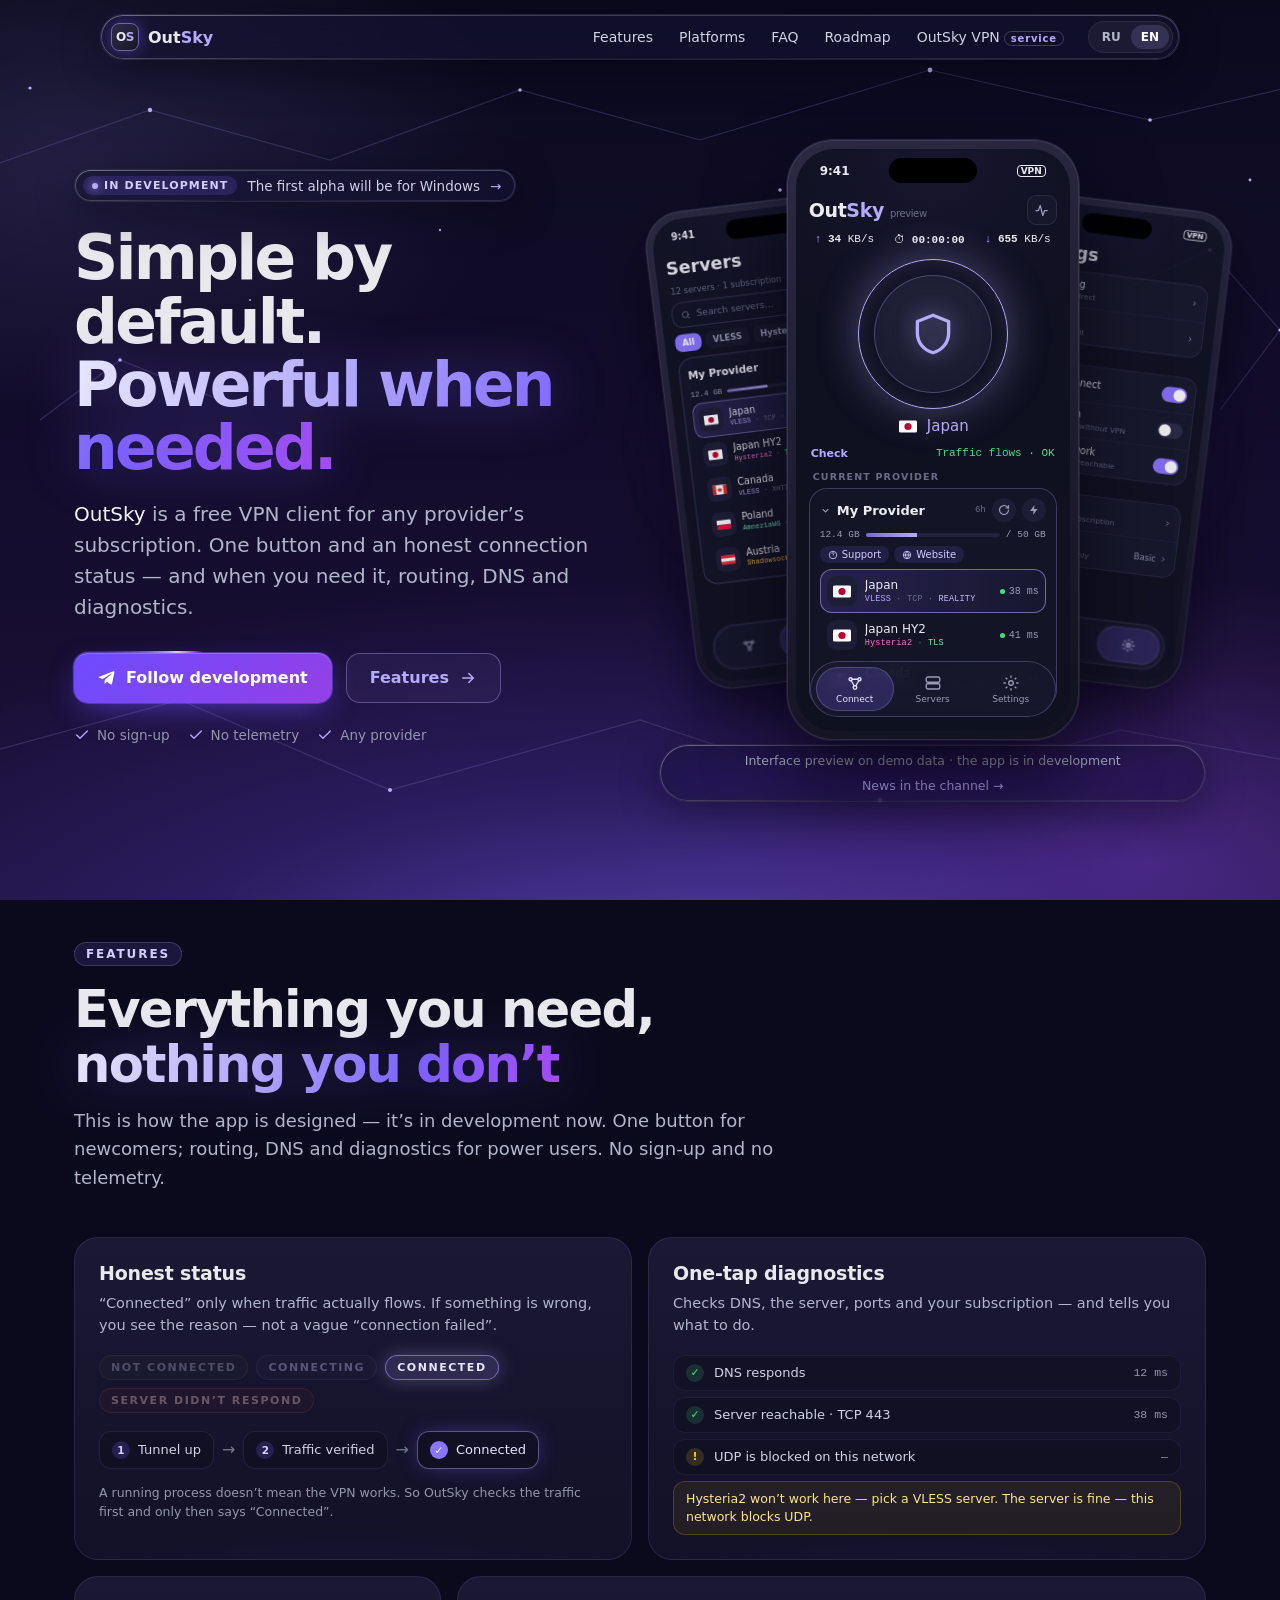
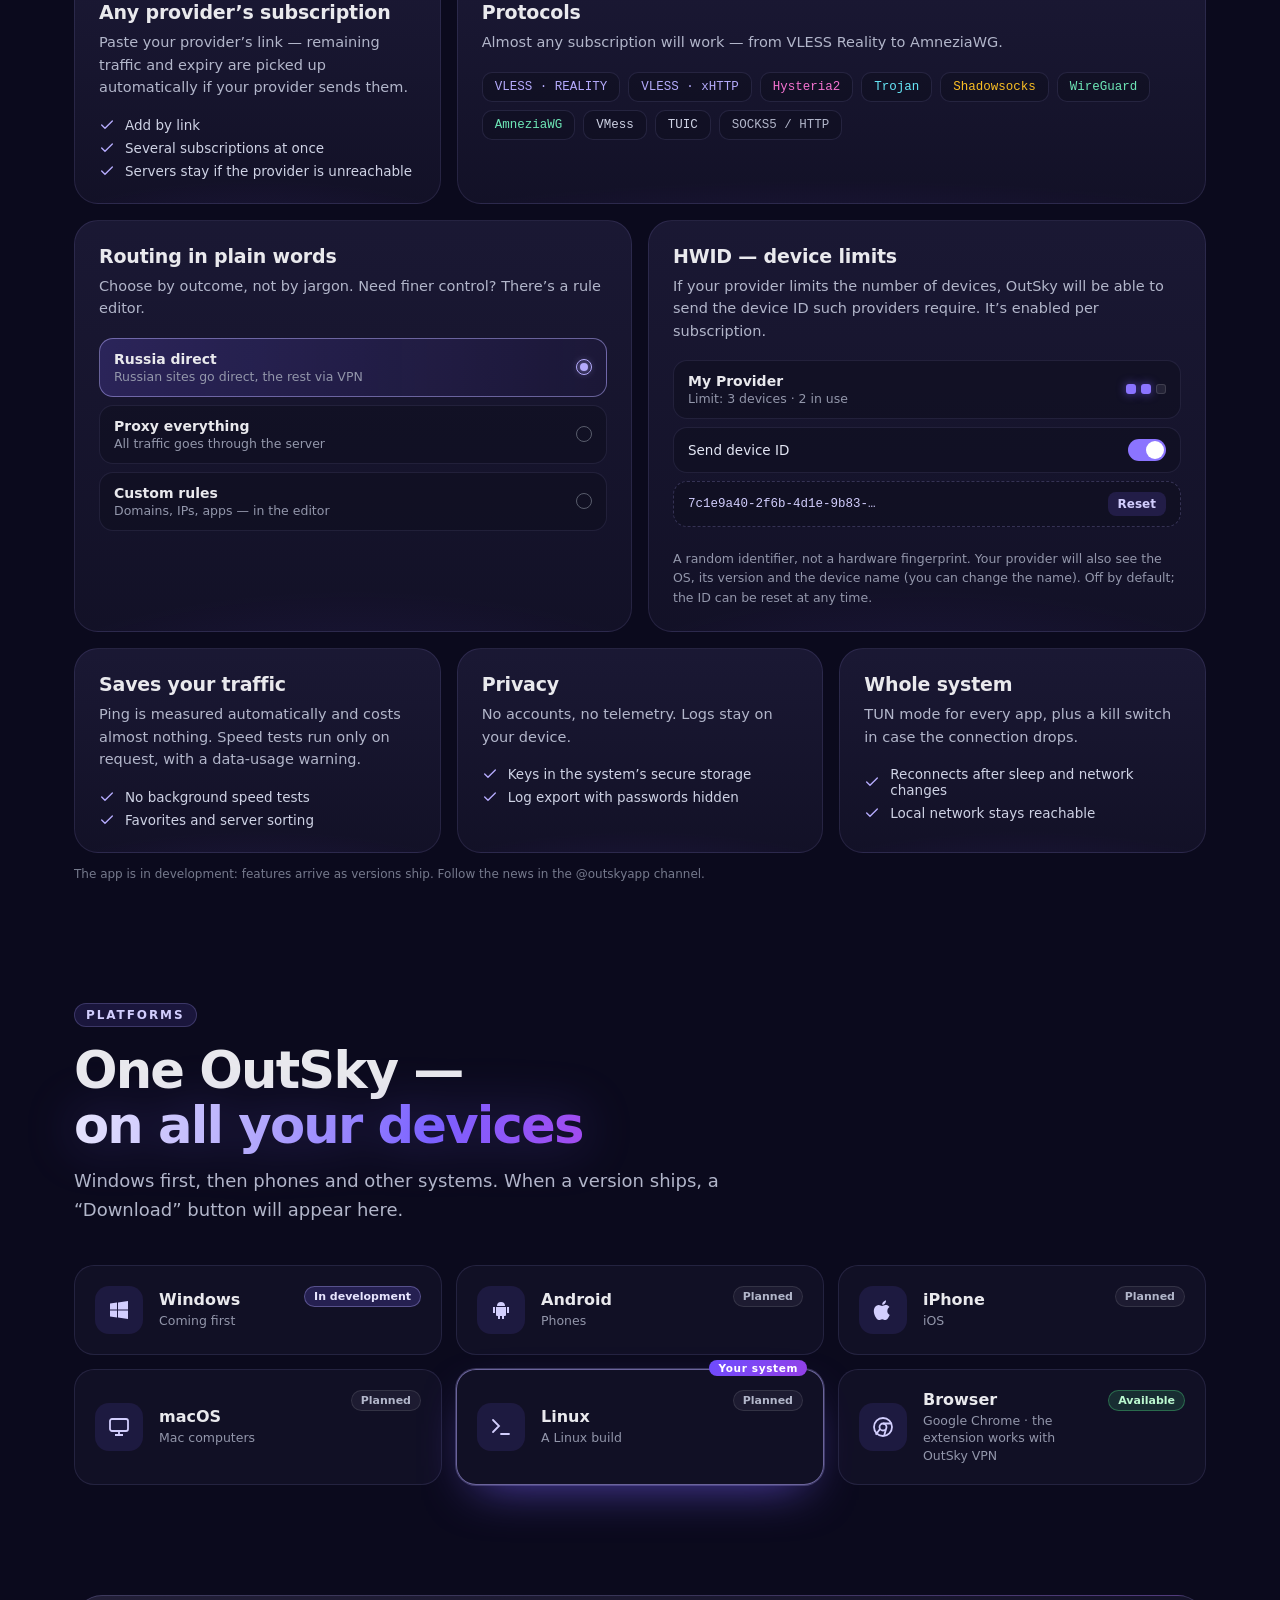
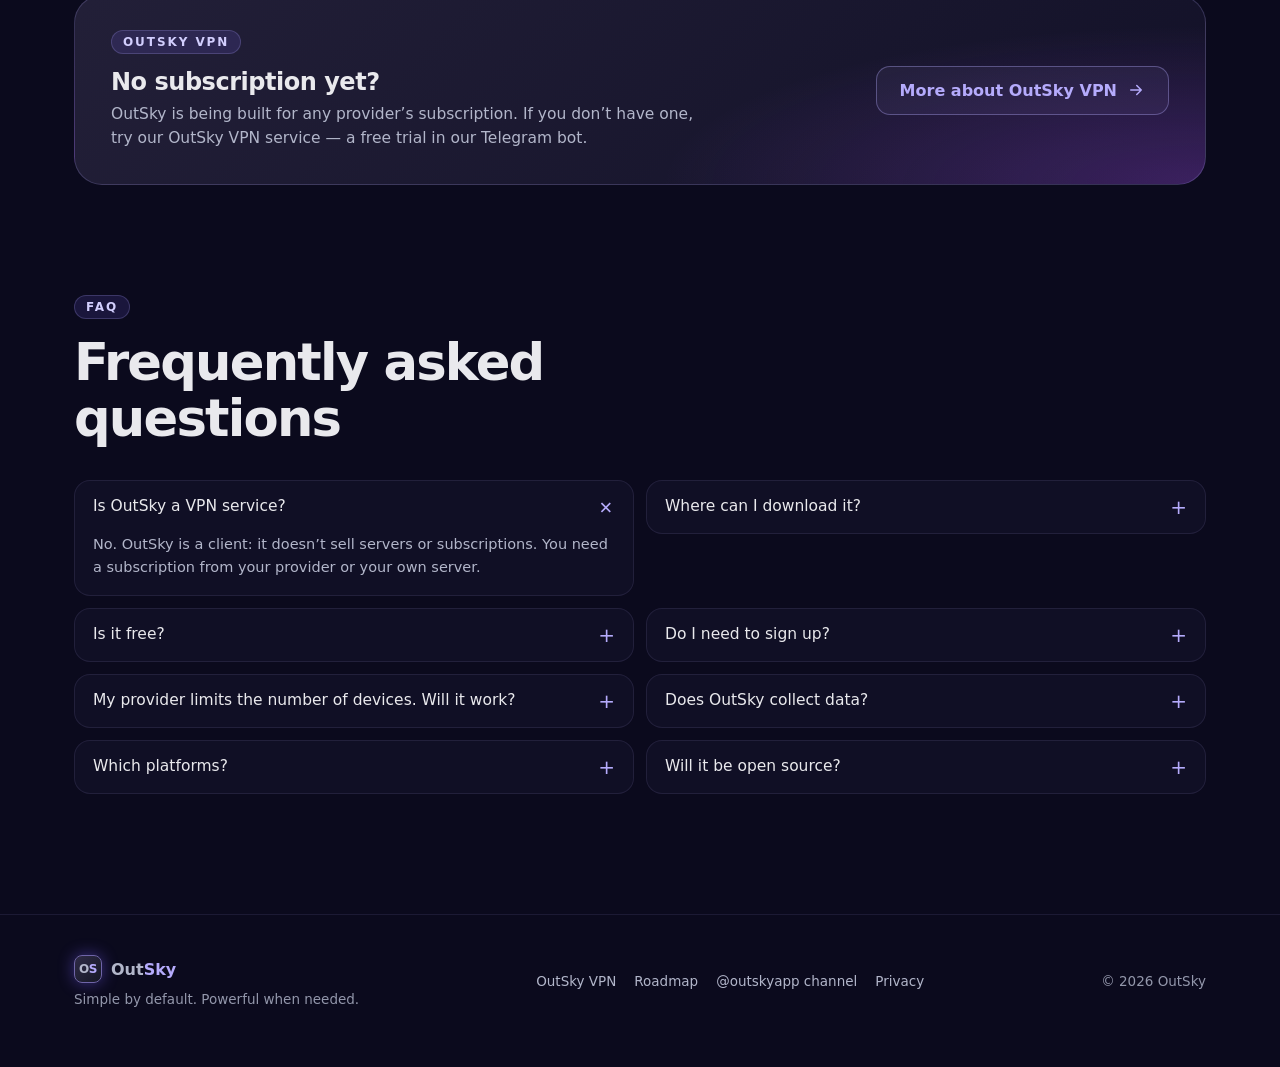
==== commit 72e0a580: "Страницы /vpn и /roadmap, инструкция переехала в /vpn/guide - /vpn и /en/vpn: сервис OutSky VPN, про" ====
--- a/en/index.html
+++ b/en/index.html
@@ -58,7 +58,7 @@
 <div class="nav-wrap">
   <nav class="nav glass" aria-label="Main menu">
     <a class="logo" href="/en/" aria-label="OutSky — home"><span class="tile">O<b>S</b></span><span class="word">Out<b>Sky</b></span></a>
-    <div class="links"><a href="#features">Features</a><a href="#platforms">Platforms</a><a href="#faq">FAQ</a><a href="https://t.me/OutSkyVPN_bot" class="vpn">OutSky VPN<i>service</i></a></div>
+    <div class="links"><a href="#features">Features</a><a href="#platforms">Platforms</a><a href="#faq">FAQ</a><a href="/en/roadmap/">Roadmap</a><a href="/en/vpn/" class="vpn">OutSky VPN<i>service</i></a></div>
     <div class="seg" role="group" aria-label="Language"><a href="/" hreflang="ru" lang="ru">RU</a><a class="on" href="/en/" hreflang="en" aria-current="true">EN</a></div>
     <button class="burger" type="button" aria-label="Menu" aria-expanded="false"><svg width="18" height="18" viewBox="0 0 24 24" fill="none" stroke="currentColor" stroke-width="2" stroke-linecap="round"><path d="M4 7h16M4 12h16M4 17h16"/></svg></button>
   </nav>
@@ -217,7 +217,7 @@
       <div class="pl reveal" data-os="ios"><span class="pi"><svg viewBox="0 0 24 24" fill="currentColor"><path d="M16.4 12.6c0-2.4 2-3.6 2.1-3.7-1.2-1.7-3-1.9-3.6-1.9-1.5-.2-3 .9-3.8.9-.8 0-2-.9-3.3-.9-1.7 0-3.2 1-4.1 2.5-1.8 3-.5 7.5 1.2 10 .8 1.2 1.8 2.6 3.1 2.5 1.2 0 1.7-.8 3.2-.8s1.9.8 3.2.8c1.3 0 2.2-1.2 3-2.4.9-1.4 1.3-2.7 1.3-2.8 0 0-2.4-.9-2.4-3.6zM14 5.4c.7-.8 1.1-1.9 1-3-1 0-2.1.7-2.8 1.5-.6.7-1.2 1.8-1 2.9 1.1.1 2.1-.6 2.8-1.4z"/></svg></span><div><b>iPhone</b><small>iOS</small></div><span class="st plan">Planned</span></div>
       <div class="pl reveal" data-os="mac"><span class="pi"><svg viewBox="0 0 24 24" fill="none" stroke="currentColor" stroke-width="1.8"><rect x="3" y="4" width="18" height="12" rx="2"/><path d="M8 20h8M12 16v4"/></svg></span><div><b>macOS</b><small>Mac computers</small></div><span class="st plan">Planned</span></div>
       <div class="pl reveal" data-os="linux"><span class="pi"><svg viewBox="0 0 24 24" fill="none" stroke="currentColor" stroke-width="1.8" stroke-linecap="round"><path d="M4 17l6-6-6-6M12 19h8"/></svg></span><div><b>Linux</b><small>A Linux build</small></div><span class="st plan">Planned</span></div>
-      <a class="pl reveal" data-os="browser" href="https://chromewebstore.google.com/detail/outsky-vpn/aacogocimaopagjjfhgmaefgbcmbjhci"><span class="pi"><svg viewBox="0 0 24 24" fill="none" stroke="currentColor" stroke-width="1.8"><circle cx="12" cy="12" r="9"/><circle cx="12" cy="12" r="3.5"/><path d="M12 8.5h8.5M9 14l-4.3 5.6M15 14l-1.8 6.6"/></svg></span><div><b>Browser</b><small>Google Chrome · the extension works with OutSky VPN</small></div><span class="st av">Available</span></a>
+      <a class="pl reveal" data-os="browser" href="/en/vpn/guide/#chrome"><span class="pi"><svg viewBox="0 0 24 24" fill="none" stroke="currentColor" stroke-width="1.8"><circle cx="12" cy="12" r="9"/><circle cx="12" cy="12" r="3.5"/><path d="M12 8.5h8.5M9 14l-4.3 5.6M15 14l-1.8 6.6"/></svg></span><div><b>Browser</b><small>Google Chrome · the extension works with OutSky VPN</small></div><span class="st av">Available</span></a>
     </div>
   </section>
 
@@ -225,7 +225,7 @@
   <section class="sec" id="vpn">
     <div class="vpnb reveal"><div><span class="kick">OutSky VPN</span><h3 style="margin-top:14px">No subscription yet?</h3>
       <p>OutSky is being built for any provider’s subscription. If you don’t have one, try our OutSky VPN service — a free trial in our Telegram bot.</p></div>
-      <a class="btn btn-neon" href="https://t.me/OutSkyVPN_bot">Try OutSky VPN<svg viewBox="0 0 24 24" fill="none" stroke="currentColor" stroke-width="2" stroke-linecap="round" stroke-linejoin="round"><path d="M5 12h14M13 6l6 6-6 6"/></svg></a></div>
+      <a class="btn btn-neon" href="/en/vpn/">More about OutSky VPN<svg viewBox="0 0 24 24" fill="none" stroke="currentColor" stroke-width="2" stroke-linecap="round" stroke-linejoin="round"><path d="M5 12h14M13 6l6 6-6 6"/></svg></a></div>
   </section>
 
   <!-- faq -->
@@ -245,7 +245,7 @@
 </div>
 </main>
 <footer><div class="wrap"><div><a class="logo" href="/en/" style="display:inline-flex"><span class="tile">O<b>S</b></span><span class="word">Out<b>Sky</b></span></a><div style="margin-top:8px">Simple by default. Powerful when needed.</div></div>
-  <nav aria-label="Links"><a href="https://t.me/OutSkyVPN_bot">OutSky VPN</a><a href="https://t.me/outskyapp">@outskyapp channel</a><a href="/privacy.html#en">Privacy</a></nav><div>© 2026 OutSky</div></div></footer>
+  <nav aria-label="Links"><a href="/en/vpn/">OutSky VPN</a><a href="/en/roadmap/">Roadmap</a><a href="https://t.me/outskyapp">@outskyapp channel</a><a href="/privacy.html#en">Privacy</a></nav><div>© 2026 OutSky</div></div></footer>
 <script src="/assets/js/site.js" defer></script>
 </body>
 </html>
--- a/assets/css/site.css
+++ b/assets/css/site.css
@@ -17,7 +17,8 @@
   --p-vless:#b5abfc;--p-hy2:#f472d0;--p-trojan:#67e8f9;--p-ss:#fbbf24;--p-wg:#6ee7b7;--p-reality:#c9b8ff;--p-tls:#86efac;--p-fmt:#fcd34d;
 }
 *{box-sizing:border-box}
-html{scroll-behavior:smooth}
+/* плавная прокрутка — только по клику внутри страницы (ссылка в фокусе); переход по адресу с #якорем — сразу к месту */
+html:focus-within{scroll-behavior:smooth}
 body{margin:0;color:#e9e9ed;font-family:var(--font);background:#0b0a1d;-webkit-font-smoothing:antialiased}
 a{color:inherit}button{font:inherit;color:inherit}
 main{position:relative;z-index:1;overflow-x:clip}
@@ -309,11 +310,13 @@
 .skip{position:absolute;left:-9999px;top:8px;z-index:60;background:#fff;color:#111;padding:8px 14px;border-radius:10px;font-weight:600}
 .skip:focus{left:16px}
 .burger{color:#fff;cursor:pointer}
+/* меню: текущая страница (aria-current="page") или раздел (aria-current="true", например /vpn/guide/) */
+.links a[aria-current]{color:#fff;background:rgba(181,171,252,.12)}
 .links a:focus-visible,.seg a:focus-visible,.burger:focus-visible,summary:focus-visible,.pw:focus-visible{outline:2px solid var(--a400);outline-offset:2px}
 @media (max-width:980px){
   .nav{position:relative}
   body.menu-open .links{display:flex;position:absolute;top:calc(100% + 10px);left:0;right:0;flex-direction:column;gap:2px;padding:10px;border-radius:22px;
-    background:rgba(18,16,38,.97);border:1px solid rgba(181,171,252,.18);box-shadow:0 20px 50px rgba(3,2,12,.6)}
+    background:#121026;border:1px solid rgba(181,171,252,.18);box-shadow:0 20px 50px rgba(3,2,12,.6)}
   body.menu-open .links a{padding:12px 14px;font-size:16px}
 }
 @media (max-width:980px){.nav .seg{display:flex;margin-left:auto}.burger{margin-left:8px}}
@@ -336,4 +339,4 @@
 /* демо: недоступные элементы и фокус */
 .hw-id.off button{opacity:.5;cursor:not-allowed}
 .srv:focus-visible,.flt span:focus-visible,.tg:focus-visible,.rt:focus-visible,.pl:focus-visible{outline:2px solid var(--a400);outline-offset:2px}
-@media (prefers-reduced-motion:reduce){html{scroll-behavior:auto}}
+@media (prefers-reduced-motion:reduce){html,html:focus-within{scroll-behavior:auto}}
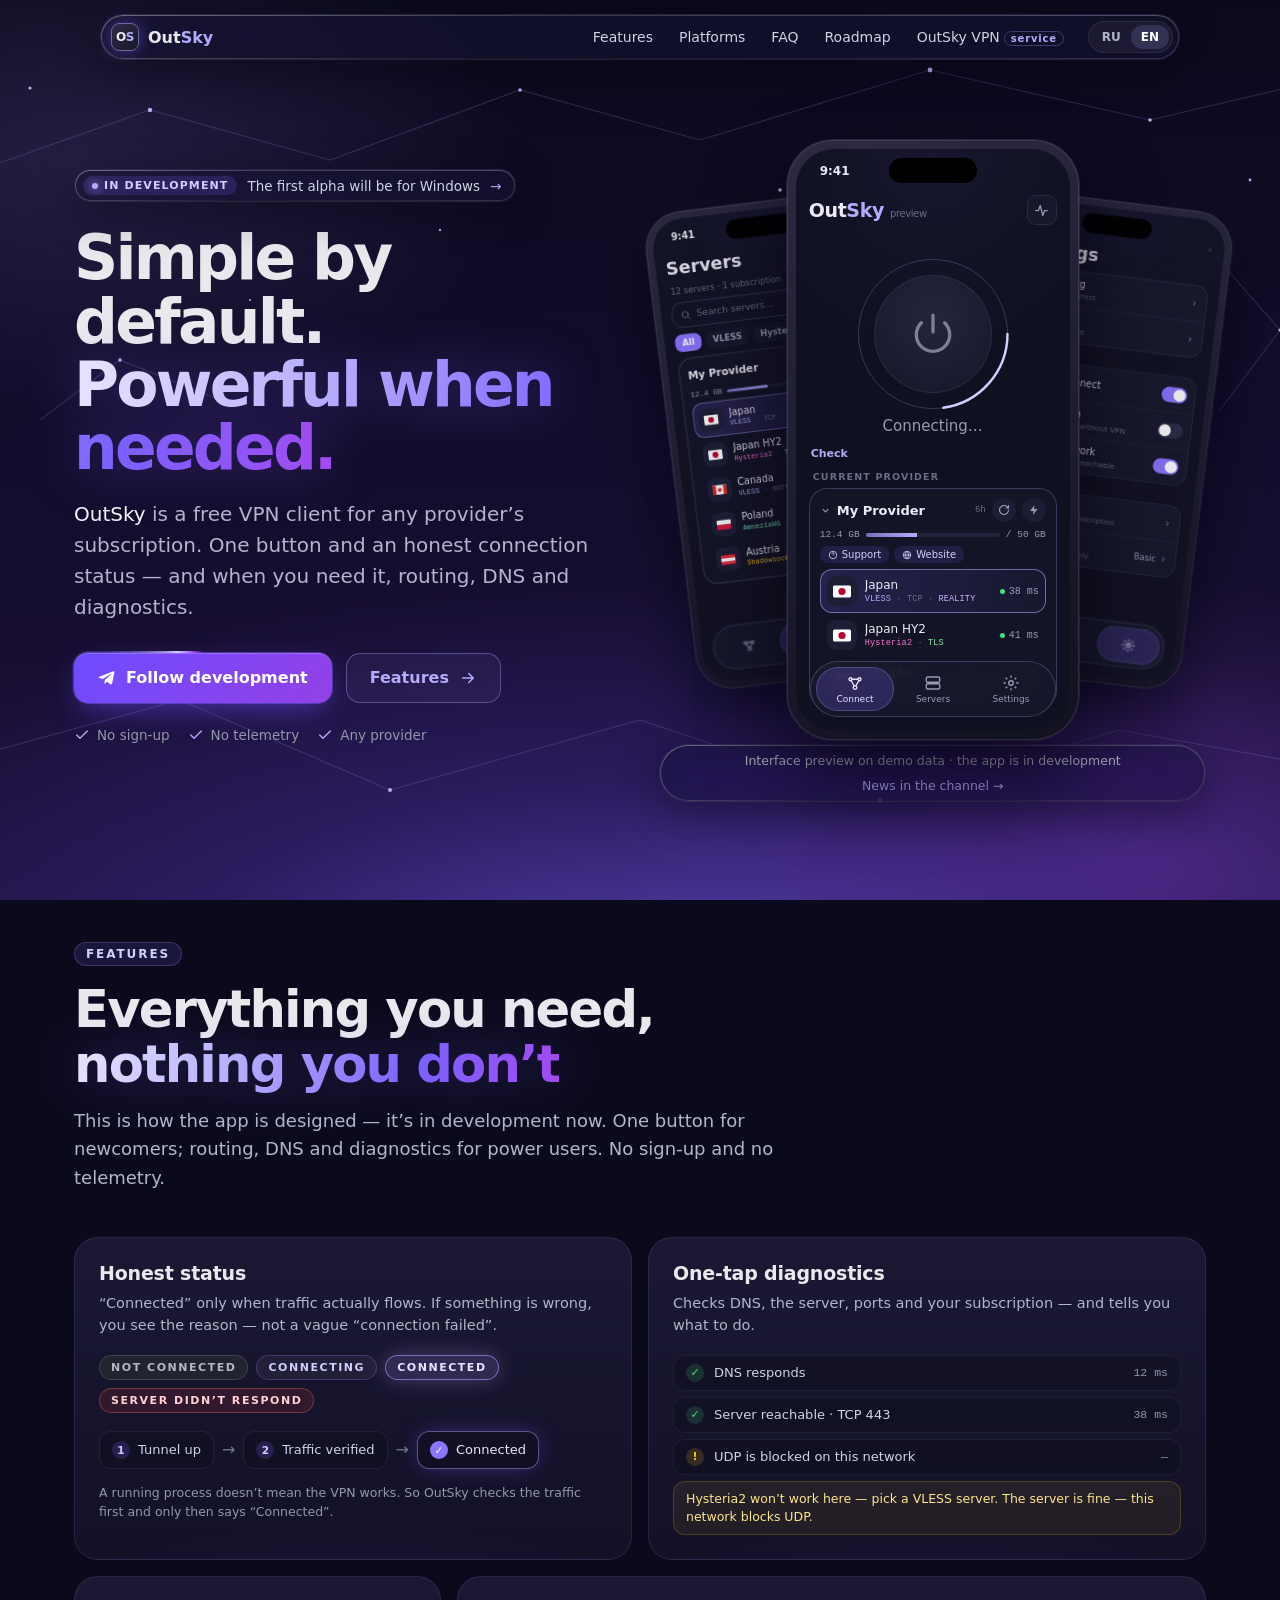
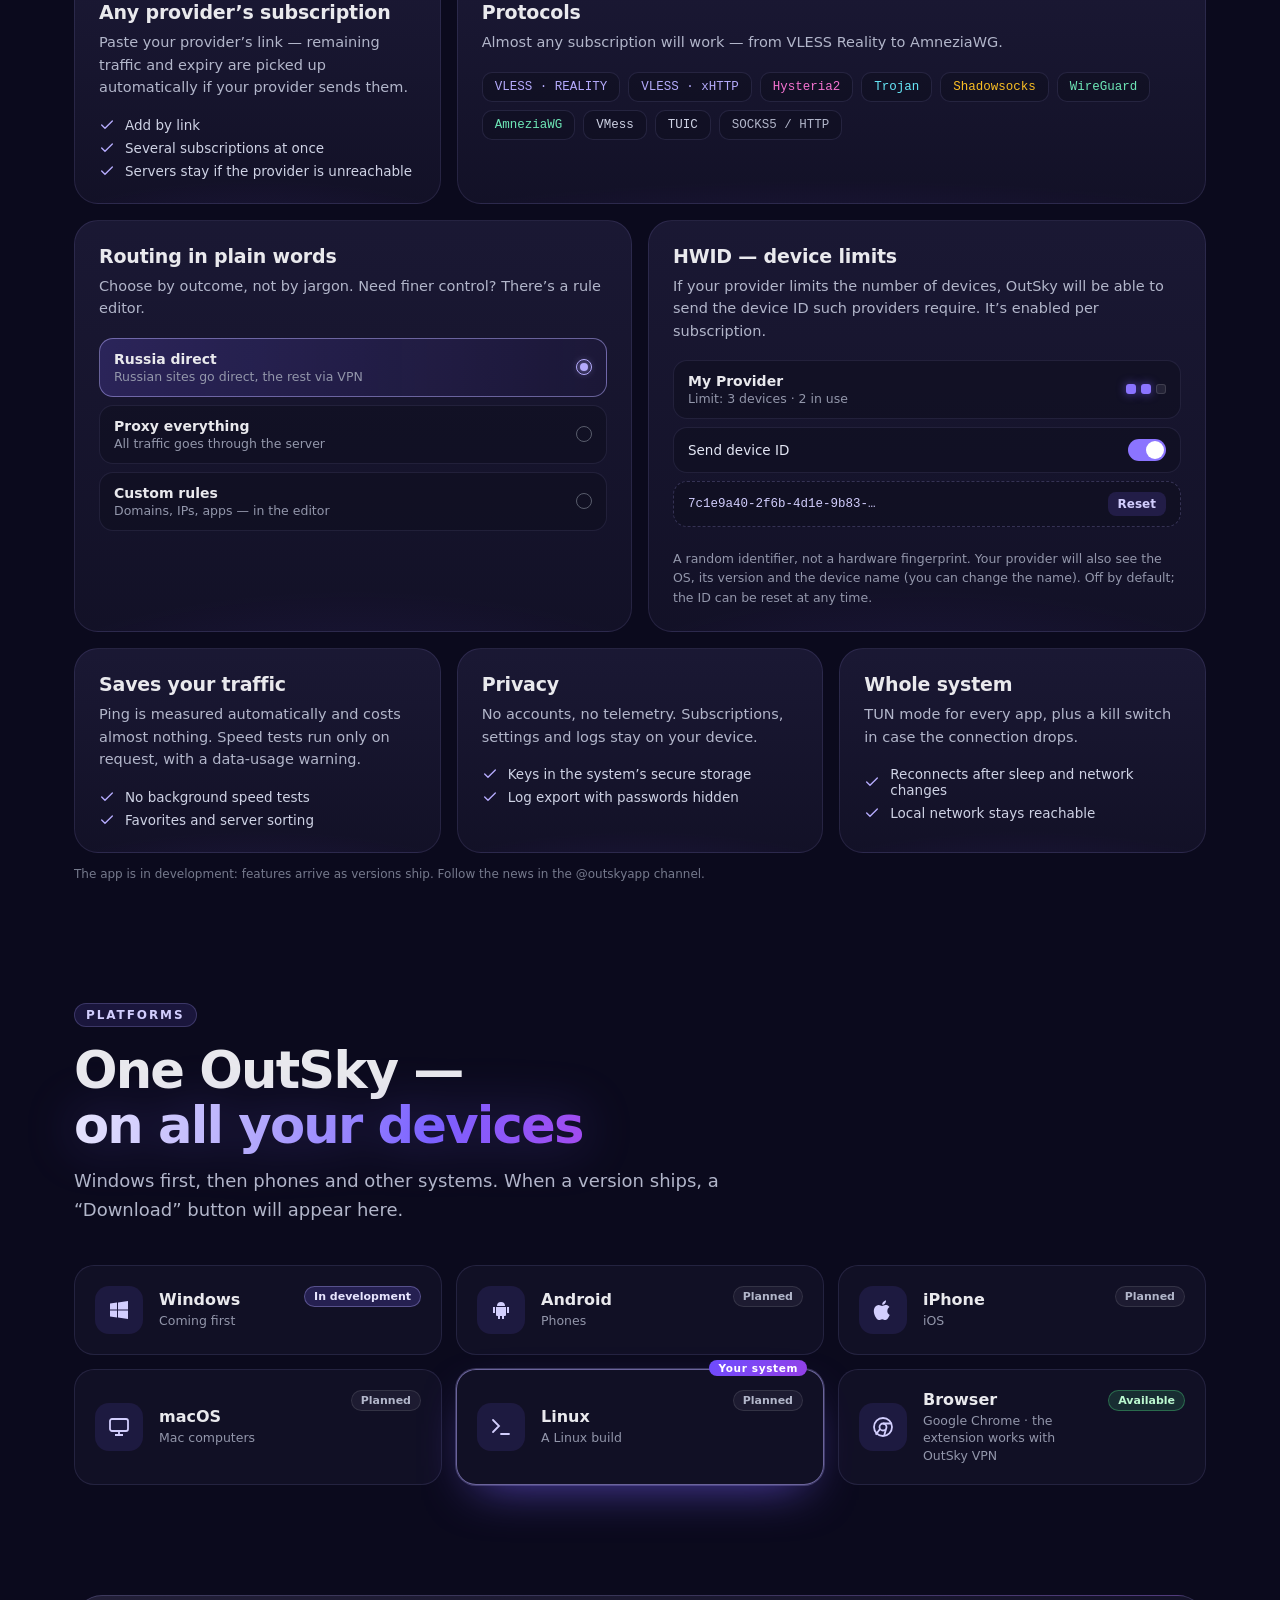
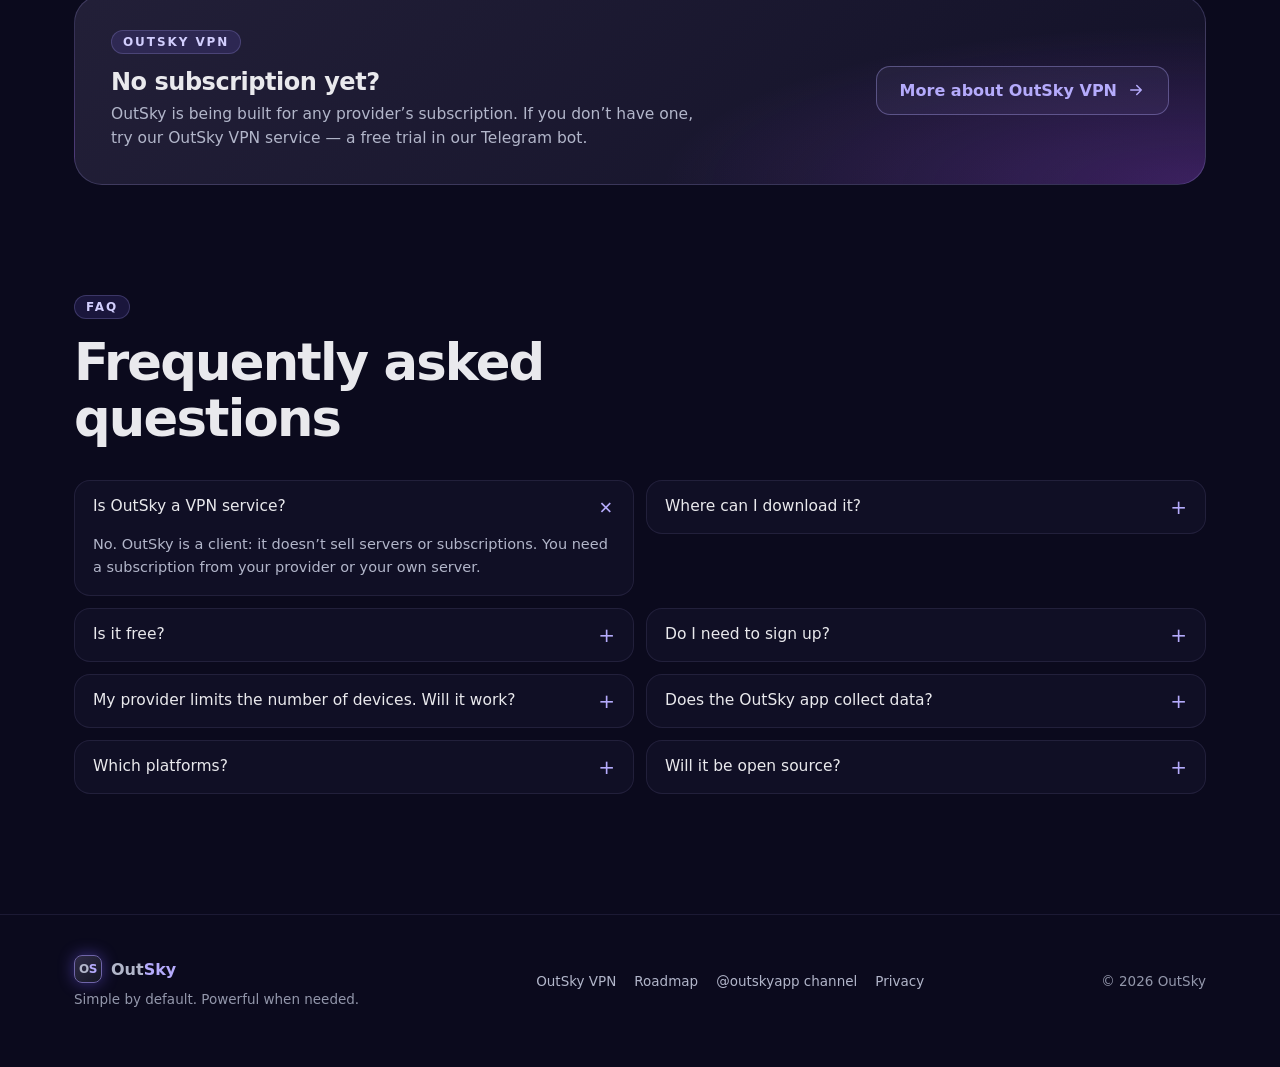
==== commit 1afa5126: "Политика конфиденциальности: единая редакция для бота, VPN-сервиса, расширения и сайта; FAQ о данных" ====
--- a/en/index.html
+++ b/en/index.html
@@ -193,7 +193,7 @@
           <div><svg viewBox="0 0 24 24" fill="none" stroke="currentColor" stroke-width="2" stroke-linecap="round"><path d="M20 6 9 17l-5-5"/></svg>No background speed tests</div>
           <div><svg viewBox="0 0 24 24" fill="none" stroke="currentColor" stroke-width="2" stroke-linecap="round"><path d="M20 6 9 17l-5-5"/></svg>Favorites and server sorting</div>
         </div></div></div>
-      <div class="card c2 reveal"><h3>Privacy</h3><p>No accounts, no telemetry. Logs stay on your device.</p>
+      <div class="card c2 reveal"><h3>Privacy</h3><p>No accounts, no telemetry. Subscriptions, settings and logs stay on your device.</p>
         <div class="viz"><div class="mini">
           <div><svg viewBox="0 0 24 24" fill="none" stroke="currentColor" stroke-width="2" stroke-linecap="round"><path d="M20 6 9 17l-5-5"/></svg>Keys in the system’s secure storage</div>
           <div><svg viewBox="0 0 24 24" fill="none" stroke="currentColor" stroke-width="2" stroke-linecap="round"><path d="M20 6 9 17l-5-5"/></svg>Log export with passwords hidden</div>
@@ -237,7 +237,7 @@
       <details class="reveal"><summary>Is it free?</summary><p>Yes, OutSky is free. You get the server subscription from your provider.</p></details>
       <details class="reveal"><summary>Do I need to sign up?</summary><p>No. Add a subscription and connect.</p></details>
       <details class="reveal"><summary>My provider limits the number of devices. Will it work?</summary><p>It should: OutSky will be able to send the device ID (HWID) such providers require. It’s a random identifier, not a hardware fingerprint; along with it your provider will see the OS, its version and the device name. The ID is enabled per subscription and can be reset at any time.</p></details>
-      <details class="reveal"><summary>Does OutSky collect data?</summary><p>There will be no telemetry. Logs stay on your device, and keys and passwords are masked when you export a log. The device ID is opt-in and set per subscription.</p></details>
+      <details class="reveal"><summary>Does the OutSky app collect data?</summary><p>Not the app itself. It will have no telemetry, analytics or accounts: it won’t collect data about you or how you use it. Subscriptions, settings and logs will stay on your device, and keys, passwords and the device ID will be kept encrypted in the system’s secure storage. Logs will never be sent anywhere on their own: only you will be able to export them, and keys and passwords will be masked in the export. To load your subscription and connect, the app will contact your provider’s servers. As with any VPN client, they see your IP address and the sites you open through the VPN, and may record them along with the app name and version. Your provider will get the device ID, along with the OS, its version and the device name, only if you turn it on for that subscription. If your subscription is from OutSky VPN, that provider is us: the <a href="/privacy.html#en">privacy policy</a> describes what we record and what data our bot and the extension process.</p></details>
       <details class="reveal"><summary>Which platforms?</summary><p>Windows first, then Android and iPhone, later macOS and Linux. For browsers there is already an extension — it works with OutSky VPN.</p></details>
       <details class="reveal"><summary>Will it be open source?</summary><p>We plan to open-source the code by the first public release.</p></details>
     </div>
--- a/assets/css/site.css
+++ b/assets/css/site.css
@@ -290,6 +290,7 @@
 summary::after{content:"+";color:var(--a400);font-size:20px;line-height:1;transition:transform .25s}
 details[open] summary::after{transform:rotate(45deg)}
 details p{margin:0 0 16px;color:var(--n400);line-height:1.6;font-size:14.5px}
+details p a{color:var(--a400);text-underline-offset:2px}
 footer{margin-top:120px;padding:40px 0 60px;border-top:1px solid rgba(181,171,252,.1);color:var(--n500);font-size:13.5px;position:relative;z-index:1}
 footer .wrap{display:flex;justify-content:space-between;gap:20px;flex-wrap:wrap;align-items:center}
 footer nav{display:flex;gap:18px;flex-wrap:wrap}footer a{text-decoration:none;color:var(--n400)}footer a:hover{color:#fff}
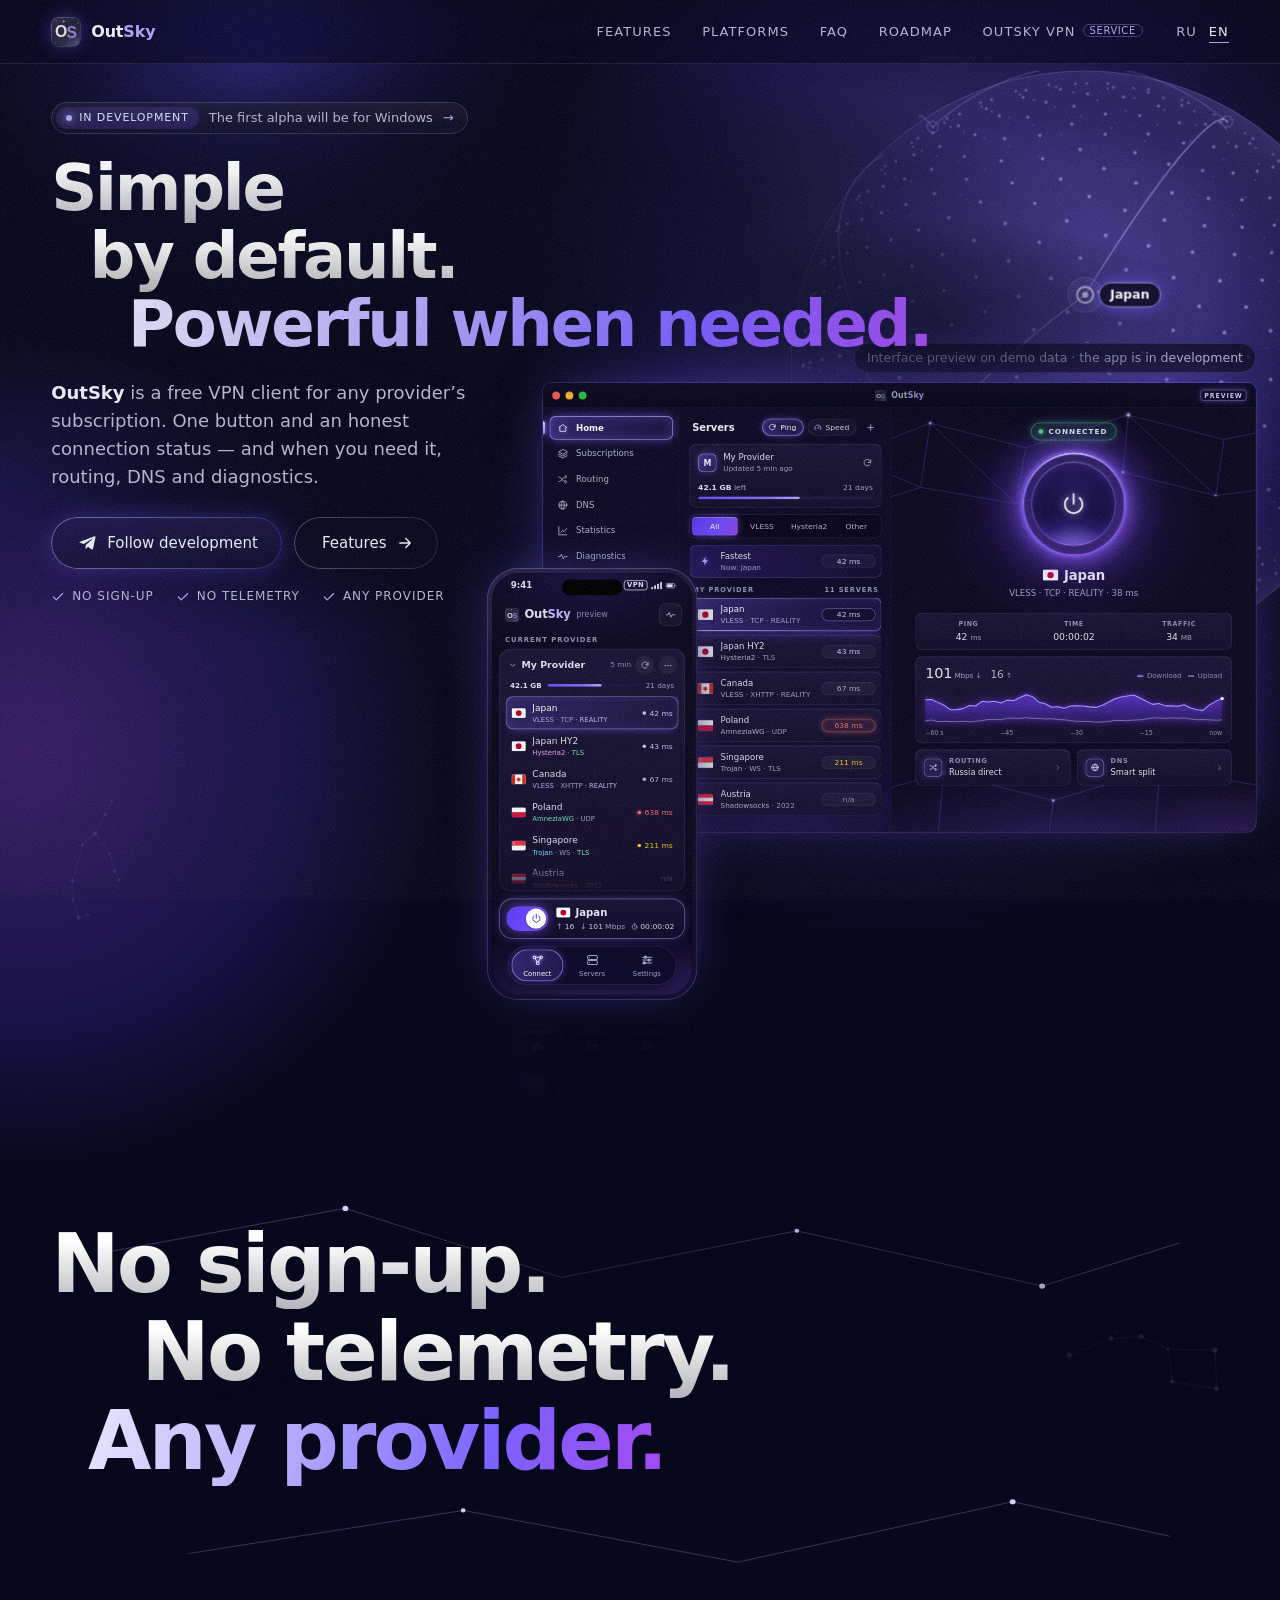
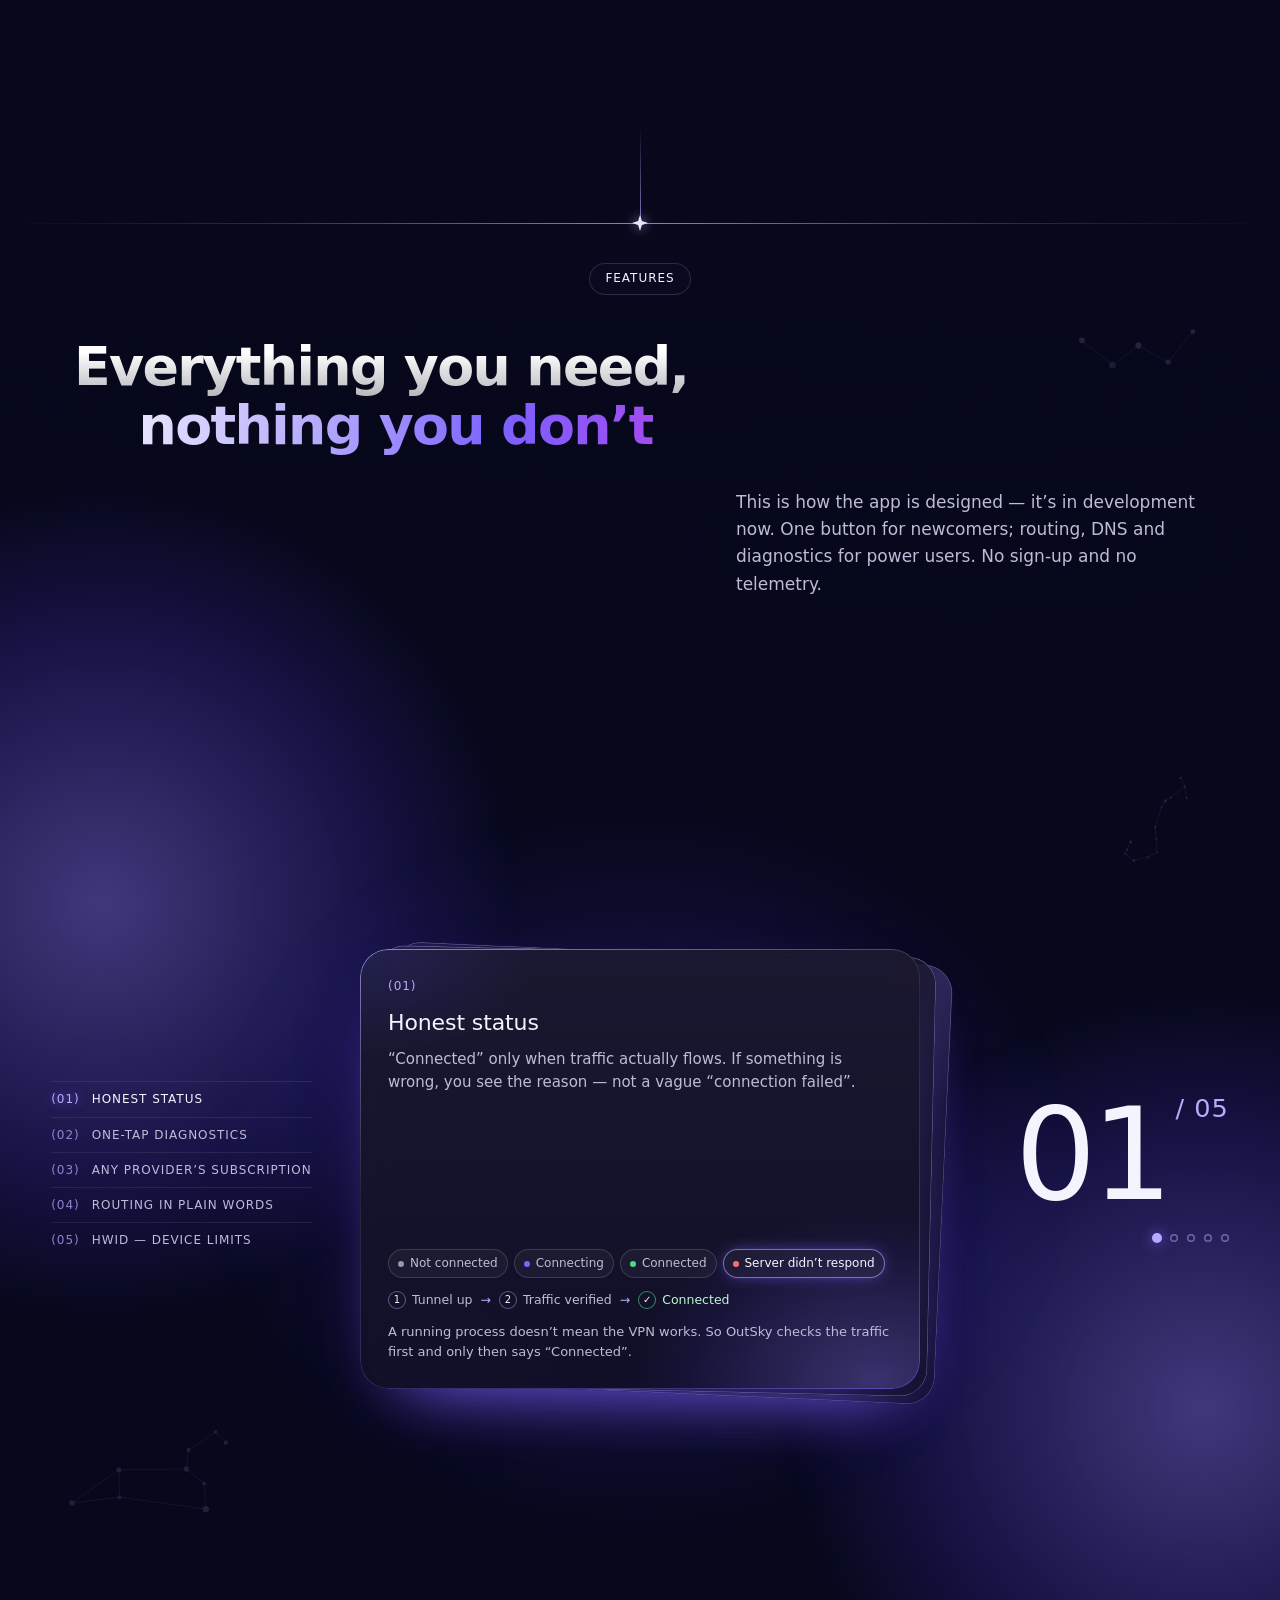
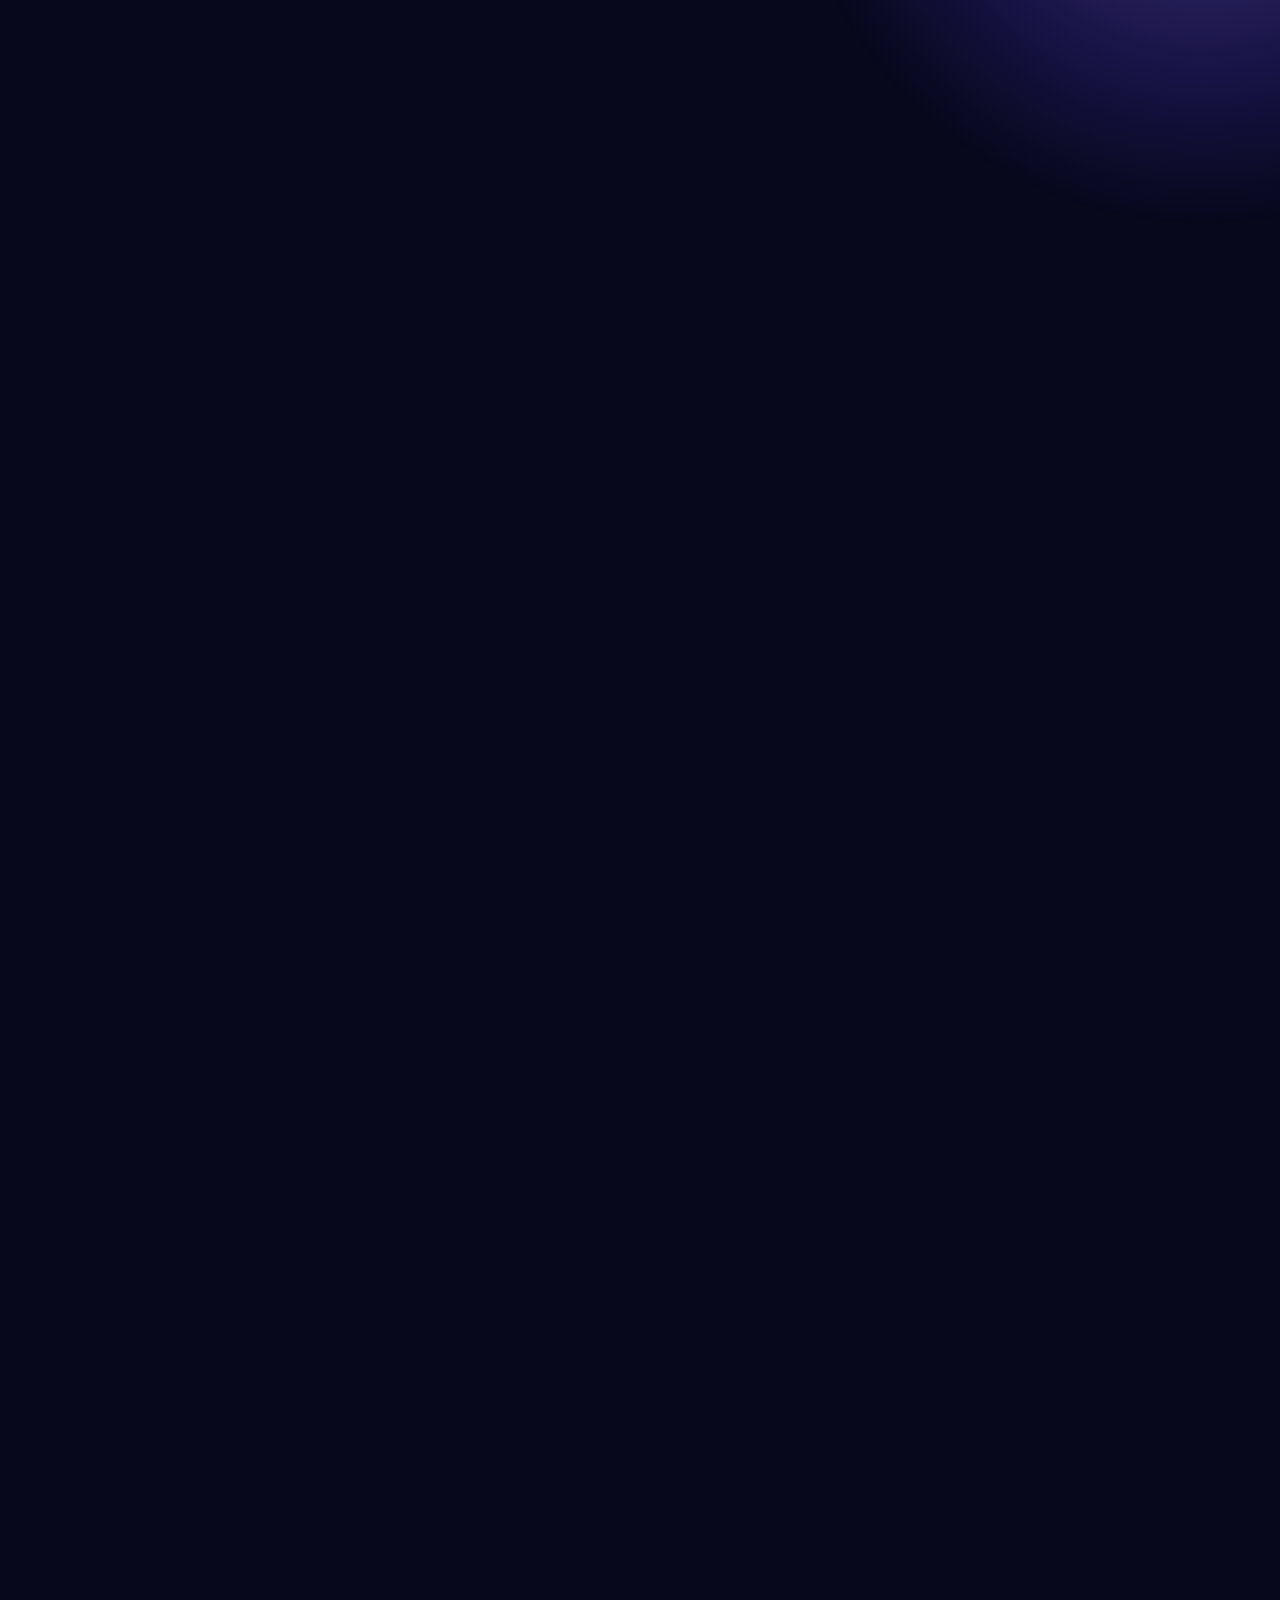
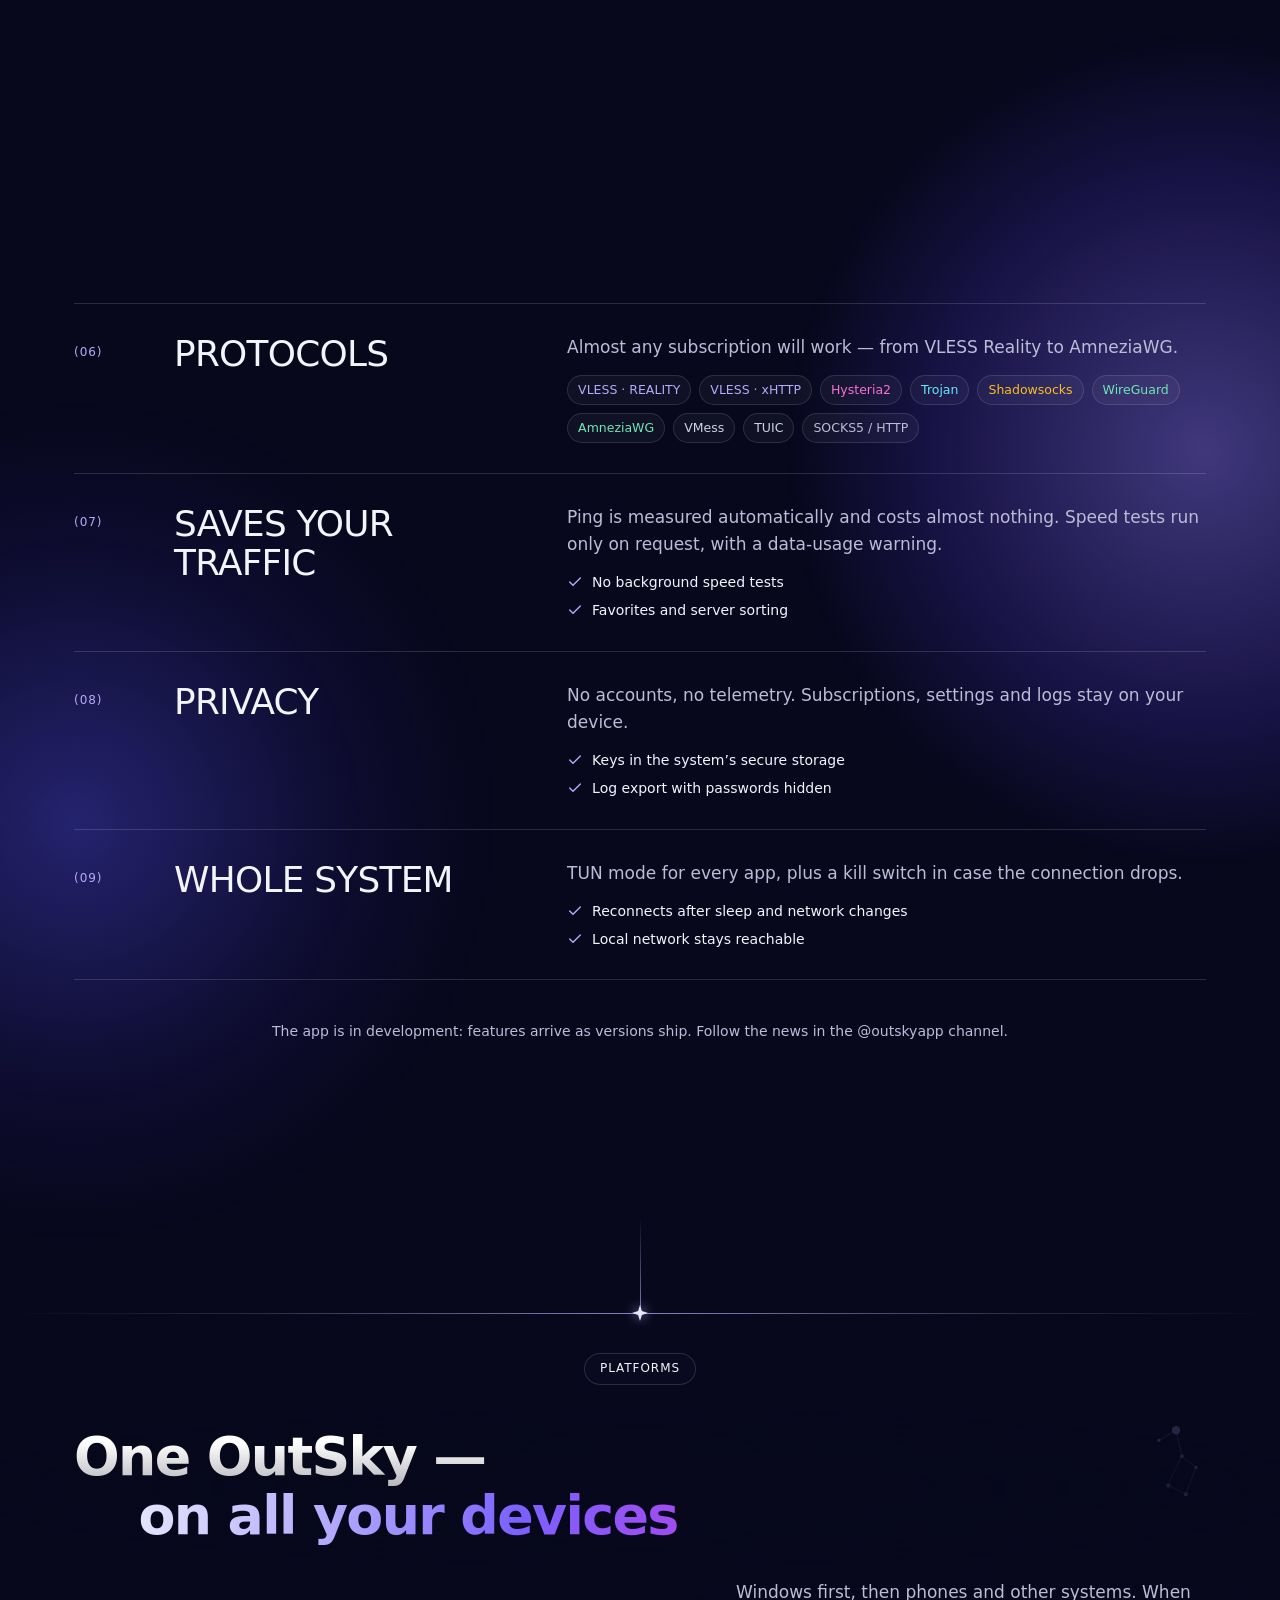
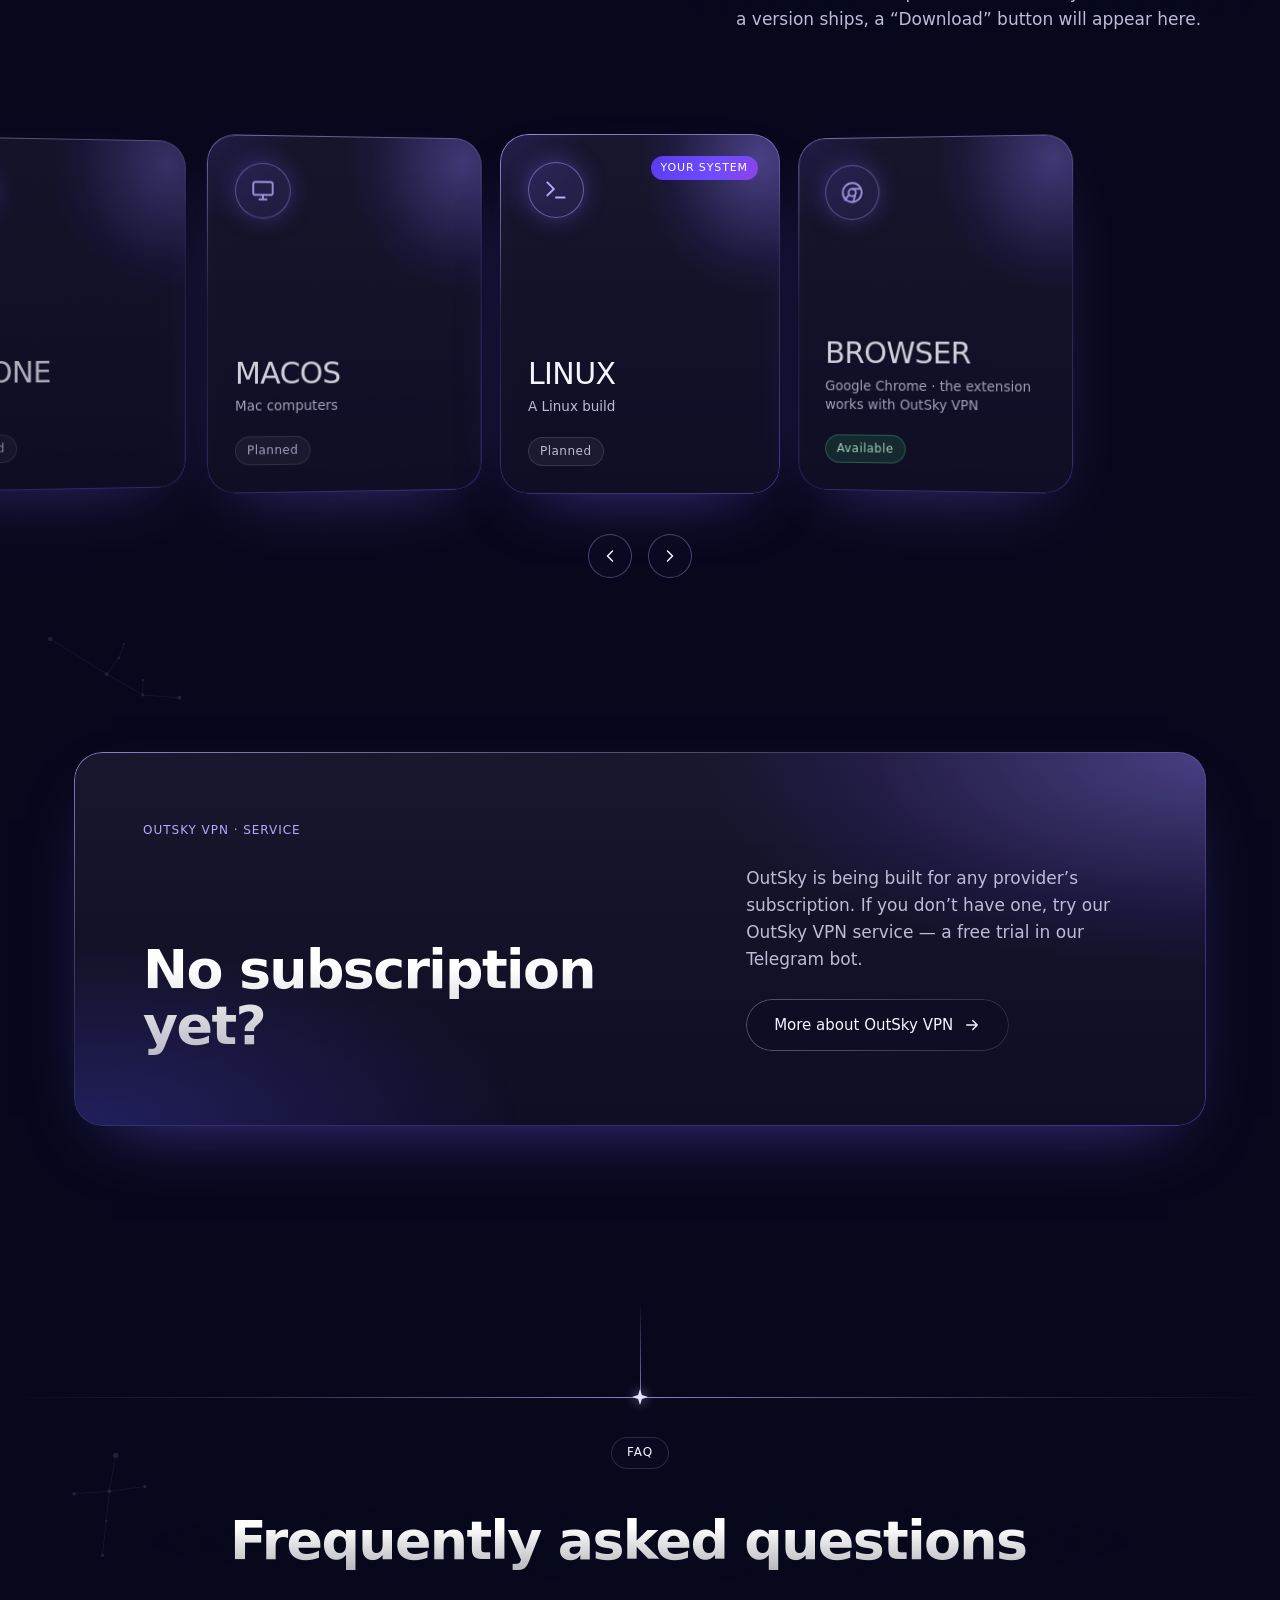
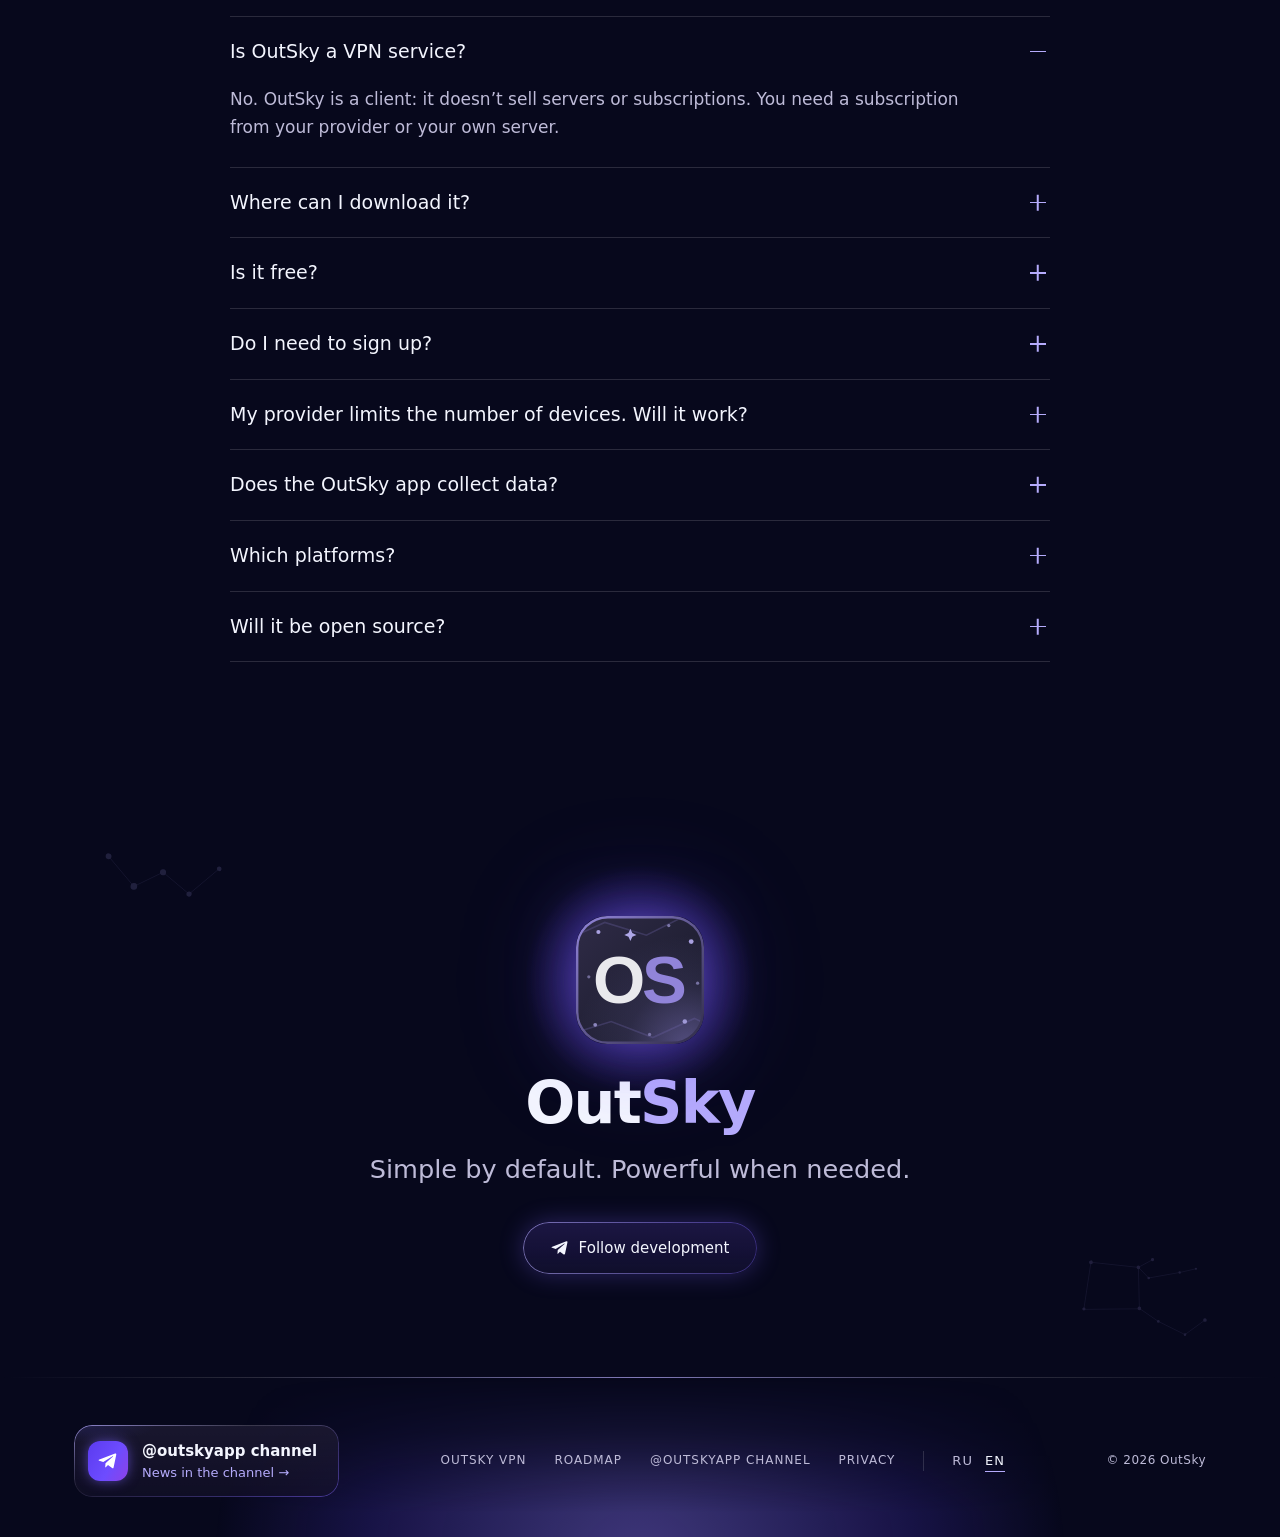
==== commit 410eba76: "Главная: новый дизайн — концепция B «Туманность» (RU и EN) Co-Authored-By: Claude Opus 5.5 <noreply@" ====
--- a/en/index.html
+++ b/en/index.html
@@ -7,7 +7,7 @@
 <meta name="description" content="OutSky is a free VPN client for any provider’s subscription, now in development. Designed around an honest connection status, one-tap diagnostics, plain-language routing and HWID support. No sign-up, no telemetry.">
 <meta http-equiv="Content-Security-Policy" content="default-src 'self'; img-src 'self' data:; style-src 'self' 'unsafe-inline'; script-src 'self'; font-src 'self'; connect-src 'self'; base-uri 'self'; form-action 'none'">
 <meta name="referrer" content="strict-origin-when-cross-origin">
-<meta name="theme-color" content="#0d0b20">
+<meta name="theme-color" content="#07081c">
 <link rel="canonical" href="https://outsky.app/en/">
 <link rel="alternate" hreflang="ru" href="https://outsky.app/">
 <link rel="alternate" hreflang="en" href="https://outsky.app/en/">
@@ -26,226 +26,475 @@
 <meta property="og:locale" content="en_US">
 <meta property="og:locale:alternate" content="ru_RU">
 <meta name="twitter:card" content="summary_large_image">
-
 <link rel="preload" href="/assets/fonts/inter-latin.woff2" as="font" type="font/woff2" crossorigin>
 <link rel="stylesheet" href="/assets/css/fonts.css">
-<link rel="stylesheet" href="/assets/css/site.css">
+<link rel="stylesheet" href="/assets/css/app-ui.css">
+<link rel="stylesheet" href="/assets/css/home.css">
 <script src="/assets/js/early.js"></script>
+<script src="/assets/js/core.js" defer></script>
+<script src="/assets/js/app-ui.js" defer></script>
 </head>
 <body>
 <a class="skip" href="#main">Skip to content</a>
-<div class="sky" aria-hidden="true">
-  <svg id="sky" viewBox="0 0 1440 900" preserveAspectRatio="xMidYMid slice">
-    <g class="const" id="constA">
-      <polyline points="60,170 230,110 410,160 600,90 780,140 1010,70 1230,120 1400,80"/>
-      <polyline points="40,760 260,700 470,790 720,720 960,800 1200,730 1420,770"/>
-      <polyline points="1180,300 1290,250 1360,330 1300,410"/>
-      <polyline points="120,420 200,360 300,400"/>
-      <circle cx="230" cy="110" r="2.2"/><circle cx="600" cy="90" r="1.8"/><circle cx="1010" cy="70" r="2.4"/><circle cx="1230" cy="120" r="1.8"/>
-      <circle cx="470" cy="790" r="2"/><circle cx="960" cy="800" r="2.2"/><circle cx="1290" cy="250" r="2"/><circle cx="1360" cy="330" r="1.6"/><circle cx="200" cy="360" r="1.8"/>
-    </g>
-    <g class="const lit" id="constB"></g>
-    <g fill="#b7aff2">
-      <circle class="tw" cx="110" cy="88" r="1.6"/><circle class="tw d1" cx="520" cy="230" r="1.2"/><circle class="tw d2" cx="860" cy="190" r="1.8"/>
-      <circle class="tw d3" cx="1330" cy="180" r="1.4"/><circle class="tw d1" cx="70" cy="560" r="1.3"/><circle class="tw d2" cx="1390" cy="560" r="1.6"/>
-      <circle class="tw" cx="700" cy="40" r="1.1"/><circle class="tw d3" cx="330" cy="300" r="1"/><circle class="tw d2" cx="1100" cy="380" r="1.1"/>
-    </g>
-    <path class="spark" d="M1110 230 l5 11 11 5 -11 5 -5 11 -5 -11 -11 -5 11 -5 Z"/>
-    <path class="spark" d="M60 690 l3.5 8 8 3.5 -8 3.5 -3.5 8 -3.5 -8 -8 -3.5 8 -3.5 Z" opacity=".7"/>
-  </svg>
-</div>
-
-<div class="nav-wrap">
-  <nav class="nav glass" aria-label="Main menu">
-    <a class="logo" href="/en/" aria-label="OutSky — home"><span class="tile">O<b>S</b></span><span class="word">Out<b>Sky</b></span></a>
-    <div class="links"><a href="#features">Features</a><a href="#platforms">Platforms</a><a href="#faq">FAQ</a><a href="/en/roadmap/">Roadmap</a><a href="/en/vpn/" class="vpn">OutSky VPN<i>service</i></a></div>
-    <div class="seg" role="group" aria-label="Language"><a href="/" hreflang="ru" lang="ru">RU</a><a class="on" href="/en/" hreflang="en" aria-current="true">EN</a></div>
-    <button class="burger" type="button" aria-label="Menu" aria-expanded="false"><svg width="18" height="18" viewBox="0 0 24 24" fill="none" stroke="currentColor" stroke-width="2" stroke-linecap="round"><path d="M4 7h16M4 12h16M4 17h16"/></svg></button>
+<!-- свечение у курсора: один фиксированный слой под содержимым (fx-home.js; только мышь, без RM и ?shot) -->
+<div class="cglow" aria-hidden="true"></div>
+<!-- плёночное зерно: фиксированный неподвижный слой поверх всего, только декор -->
+<div class="grain" aria-hidden="true"><i></i></div>
+
+<!-- ===== шапка: закреплена всегда, под ней матовая полоса в цвет фона ===== -->
+<header class="hd" id="hd">
+  <span class="hd-frost" aria-hidden="true"></span>
+  <a class="logo" href="/en/" aria-label="OutSky — home"><img class="mark" src="/assets/img/favicon.svg" alt="" width="30" height="30"><span class="word">Out<b>Sky</b></span></a>
+  <nav class="hd-nav" aria-label="Main menu">
+    <a href="#features">Features</a><a href="#platforms">Platforms</a><a href="#faq">FAQ</a><a href="/en/roadmap/">Roadmap</a><a href="/en/vpn/" class="vpn">OutSky VPN<i>service</i></a>
   </nav>
-</div>
+  <div class="lang" role="group" aria-label="Language"><a href="/" hreflang="ru" lang="ru">RU</a><a class="on" href="/en/" hreflang="en" aria-current="true">EN</a></div>
+  <!-- мобильное меню — Popover API (работает без JS); где Popover API нет — ссылка на ссылки в подвале -->
+  <button class="menu-btn" type="button" popovertarget="menu"><span>Menu</span><i aria-hidden="true"></i></button>
+  <a class="menu-btn menu-fb" href="#links"><span>Menu</span><i aria-hidden="true"></i></a>
+</header>
+<nav class="menu" id="menu" popover aria-label="Menu">
+  <div class="neb" aria-hidden="true"><i class="tr"></i><i class="bl ind"></i></div>
+  <ol class="menu-list">
+    <li><a href="#features"><span class="ix" aria-hidden="true">(01)</span>Features</a></li>
+    <li><a href="#platforms"><span class="ix" aria-hidden="true">(02)</span>Platforms</a></li>
+    <li><a href="#faq"><span class="ix" aria-hidden="true">(03)</span>FAQ</a></li>
+    <li><a href="/en/roadmap/"><span class="ix" aria-hidden="true">(04)</span>Roadmap</a></li>
+    <li><a href="/en/vpn/"><span class="ix" aria-hidden="true">(05)</span>OutSky VPN <i>service</i></a></li>
+  </ol>
+  <div class="lang" role="group" aria-label="Language"><a href="/" hreflang="ru" lang="ru">RU</a><a class="on" href="/en/" hreflang="en" aria-current="true">EN</a></div>
+</nav>
 
 <main id="main">
-<div class="wrap">
-  <section class="hero">
-    <div>
-      <a class="pill glass" href="#platforms"><span class="dot">In development</span><span>The first alpha will be for Windows</span><span style="color:var(--a400)">→</span></a>
-      <h1>Simple by default.<br><span class="g">Powerful when needed.</span></h1>
+
+<!-- ===== 1. первый экран: текст слева (7/12), справа глобус-созвездие, перед ним окно Windows и телефон ===== -->
+<section class="hero" data-live data-fx="/assets/js/fx-home.js" aria-labelledby="hero-h">
+  <div class="neb" data-glow="tr bl" aria-hidden="true"><i class="tr"></i><i class="bl mag"></i><i class="tl ind"></i></div>
+  <!-- созвездия: 15 на страницу, по 1–2 на экран, только в пустых полях; где какое — home.css -->
+  <svg class="cst c-per" viewBox="-4 -4 56 108" aria-hidden="true"><use href="/assets/img/home/constellations.svg#per"/></svg>
+  <div class="hero-in">
+    <div class="hero-top hole">
+      <a class="tag" href="#platforms"><span class="dot">In development</span><span>The first alpha will be for Windows</span><span class="ar" aria-hidden="true">→</span></a>
+      <h1 class="h1" id="hero-h"><span class="ln" style="--i:0">Simple</span> <span class="ln l2" style="--i:1">by default.</span> <span class="ln l3" style="--i:2">Powerful when needed.</span></h1>
+    </div>
+    <div class="hero-bot hole">
       <p class="lead"><b>OutSky</b> is a free VPN client for any provider’s subscription. One button and an honest connection status — and when you need it, routing, DNS and diagnostics.</p>
       <div class="ctas">
-        <a class="btn btn-primary" href="https://t.me/outskyapp"><svg viewBox="0 0 24 24" fill="currentColor"><path d="M21.9 4.6 18.7 19.7c-.2 1-.9 1.3-1.8.8l-4.9-3.6-2.4 2.3c-.3.3-.5.5-1 .5l.4-5 9-8.2c.4-.4-.1-.6-.6-.2L6.3 13.3l-4.8-1.5c-1-.3-1-1 .2-1.5l18.8-7.2c.9-.3 1.6.2 1.4 1.5z"/></svg>Follow development</a>
-        <a class="btn btn-neon" href="#features">Features<svg viewBox="0 0 24 24" fill="none" stroke="currentColor" stroke-width="2" stroke-linecap="round" stroke-linejoin="round"><path d="M5 12h14M13 6l6 6-6 6"/></svg></a>
-      </div>
-      <div class="trust">
-        <span><svg viewBox="0 0 24 24" fill="none" stroke="currentColor" stroke-width="2" stroke-linecap="round" stroke-linejoin="round"><path d="M20 6 9 17l-5-5"/></svg>No sign-up</span>
-        <span><svg viewBox="0 0 24 24" fill="none" stroke="currentColor" stroke-width="2" stroke-linecap="round" stroke-linejoin="round"><path d="M20 6 9 17l-5-5"/></svg>No telemetry</span>
-        <span><svg viewBox="0 0 24 24" fill="none" stroke="currentColor" stroke-width="2" stroke-linecap="round" stroke-linejoin="round"><path d="M20 6 9 17l-5-5"/></svg>Any provider</span>
-      </div>
-    </div>
-    <div>
-      <div class="fan">
-        <div class="halo"></div>
-        <!-- left: servers -->
-        <div class="phone p-left" role="group" aria-label="Preview: servers screen"><div class="scr"><div class="isl"></div><div class="sb"><span>9:41</span><span class="vpn">VPN</span></div>
-          <div class="body">
-            <div class="ah"><div><div class="big" style="margin:0">Servers</div></div><div class="hb"><span class="sq"><svg viewBox="0 0 24 24" fill="none" stroke="currentColor" stroke-width="2" stroke-linecap="round"><path d="M21 12a9 9 0 1 1-3-6.7L21 8M21 3v5h-5"/></svg></span><span class="sq add"><svg viewBox="0 0 24 24" fill="none" stroke="currentColor" stroke-width="2.4" stroke-linecap="round"><path d="M12 5v14M5 12h14"/></svg></span></div></div>
-            <div class="sub2">12 servers · 1 subscription</div>
-            <div class="srch"><svg viewBox="0 0 24 24" fill="none" stroke="currentColor" stroke-width="2" stroke-linecap="round"><circle cx="11" cy="11" r="7"/><path d="m20 20-3.5-3.5"/></svg>Search servers…</div>
-            <div class="flt" id="flt"><span class="on" data-f="all">All</span><span data-f="v">VLESS</span><span class="hy" data-f="h">Hysteria2</span></div>
-            <div class="prov"><div class="pv-h"><b>My Provider</b><small>6h</small><span class="ib"><svg viewBox="0 0 24 24" fill="currentColor"><path d="M13 2 4 14h7l-1 8 9-12h-7z"/></svg></span></div>
-              <div class="tbar"><span>12.4 GB</span><span class="b"><i></i></span><span>/ 50 GB</span></div>
-              <div id="srvList2"></div></div>
-          </div>
-          <div class="tabs"><span><svg viewBox="0 0 24 24" fill="none" stroke="currentColor" stroke-width="1.8"><circle cx="6" cy="7" r="2"/><circle cx="18" cy="7" r="2"/><circle cx="12" cy="18" r="2.4"/><path d="M8 7h8M7 9l4 7M17 9l-4 7"/></svg></span><span class="on"><svg viewBox="0 0 24 24" fill="none" stroke="currentColor" stroke-width="1.8"><rect x="3" y="4" width="18" height="7" rx="2"/><rect x="3" y="13" width="18" height="7" rx="2"/></svg></span><span><svg viewBox="0 0 24 24" fill="none" stroke="currentColor" stroke-width="1.8"><circle cx="12" cy="12" r="3"/><path d="M12 2v3M12 19v3M2 12h3M19 12h3M4.9 4.9l2.1 2.1M17 17l2.1 2.1M4.9 19.1 7 17M17 7l2.1-2.1"/></svg></span></div>
-        </div></div>
-        <!-- middle: home -->
-        <div class="phone p-mid"><div class="scr st-off" id="home"><div class="isl"></div><div class="sb"><span>9:41</span><span class="vpn">VPN</span></div>
-          <div class="body">
-            <div class="ah"><div class="wm">Out<b>Sky</b><span class="ver">preview</span></div><span class="sq" title="Diagnostics"><svg viewBox="0 0 24 24" fill="none" stroke="currentColor" stroke-width="2" stroke-linecap="round" stroke-linejoin="round"><path d="M3 12h4l3-8 4 16 3-8h4"/></svg></span></div>
-            <div class="stats"><span><i>↑</i> <b id="up">0</b> KB/s</span><span>⏱ <b id="tm">00:00:00</b></span><span><i>↓</i> <b id="dn">0</b> KB/s</span></div>
-            <div class="pw" id="pw" role="button" tabindex="0" aria-label="Connect">
-              <div class="ring"></div>
-              <div class="spin"><svg viewBox="0 0 100 100"><circle cx="50" cy="50" r="49" fill="none" stroke="#d2cefd" stroke-width="1.6" stroke-linecap="round" stroke-dasharray="70 240"/></svg></div>
-              <div class="disc"><svg class="ic-off" viewBox="0 0 24 24" fill="none" stroke="currentColor" stroke-width="1.6" stroke-linecap="round"><path d="M12 3v8"/><path d="M6.4 6.6a8 8 0 1 0 11.2 0"/></svg>
-                <svg class="ic-on" viewBox="0 0 24 24" fill="none" stroke="currentColor" stroke-width="1.6" stroke-linejoin="round"><path d="M12 3 4.5 6v5.5c0 4.6 3.1 8.3 7.5 9.5 4.4-1.2 7.5-4.9 7.5-9.5V6z"/></svg></div>
+        <a class="pill pill-main" href="https://t.me/outskyapp"><span class="comet" aria-hidden="true"><i></i></span><svg viewBox="0 0 24 24" fill="currentColor" aria-hidden="true"><path d="M21.9 4.6 18.7 19.7c-.2 1-.9 1.3-1.8.8l-4.9-3.6-2.4 2.3c-.3.3-.5.5-1 .5l.4-5 9-8.2c.4-.4-.1-.6-.6-.2L6.3 13.3l-4.8-1.5c-1-.3-1-1 .2-1.5l18.8-7.2c.9-.3 1.6.2 1.4 1.5z"/></svg><span>Follow development</span></a>
+        <a class="pill pill-line" href="#features"><span class="comet" aria-hidden="true"><i></i></span><span>Features</span><svg class="arr" viewBox="0 0 24 24" fill="none" stroke="currentColor" stroke-width="1.8" stroke-linecap="round" stroke-linejoin="round" aria-hidden="true"><path d="M5 12h14M13 6l6 6-6 6"/></svg></a>
+      </div>
+      <ul class="checks">
+        <li><svg viewBox="0 0 24 24" fill="none" stroke="currentColor" stroke-width="2" stroke-linecap="round" stroke-linejoin="round" aria-hidden="true"><path d="M20 6 9 17l-5-5"/></svg>No sign-up</li>
+        <li><svg viewBox="0 0 24 24" fill="none" stroke="currentColor" stroke-width="2" stroke-linecap="round" stroke-linejoin="round" aria-hidden="true"><path d="M20 6 9 17l-5-5"/></svg>No telemetry</li>
+        <li><svg viewBox="0 0 24 24" fill="none" stroke="currentColor" stroke-width="2" stroke-linecap="round" stroke-linejoin="round" aria-hidden="true"><path d="M20 6 9 17l-5-5"/></svg>Any provider</li>
+      </ul>
+    </div>
+    <!-- сцена: глобус (Canvas 2D; без JS — globe.svg), окно Windows (главное), телефон (зеркало окна) -->
+    <div class="stage">
+      <div class="globe" aria-hidden="true"><canvas width="640" height="640"></canvas></div>
+      <div class="w-box">
+<!-- ===== окно приложения ===== -->
+<div class="os-ui osw st-on" role="group" aria-label="Preview: OutSky for Windows, home screen">
+  <div class="osw-tb">
+    <div class="osw-dots" aria-hidden="true"><i></i><i></i><i></i></div>
+    <div class="osw-wm"><img src="/assets/img/favicon.svg" alt=""><span>Out<b>Sky</b></span></div>
+    <span class="osw-badge">preview</span>
+  </div>
+  <div class="osw-body">
+
+    <nav class="osw-rail" aria-label="App sections">
+      <div class="osw-navs">
+        <span class="osw-nav on" data-k="home" title="Home"><svg viewBox="0 0 24 24" fill="none" stroke="currentColor" stroke-width="1.7" stroke-linecap="round" stroke-linejoin="round"><path d="M4.5 11.5 12 5l7.5 6.5M6 10v9h12v-9"/></svg><span class="t">Home</span></span>
+        <span class="osw-nav" data-k="subs" title="Subscriptions"><svg viewBox="0 0 24 24" fill="none" stroke="currentColor" stroke-width="1.7" stroke-linecap="round" stroke-linejoin="round"><path d="M12 4 3.5 8.5 12 13l8.5-4.5z"/><path d="M3.5 12.5 12 17l8.5-4.5"/><path d="M3.5 16.5 12 21l8.5-4.5"/></svg><span class="t">Subscriptions</span></span>
+        <span class="osw-nav" data-k="route" title="Routing"><svg viewBox="0 0 24 24" fill="none" stroke="currentColor" stroke-width="1.7" stroke-linecap="round" stroke-linejoin="round"><path d="M4 17c6.5 0 6.5-10 13-10M4 7c6.5 0 6.5 10 13 10M17 4l3 3-3 3M17 14l3 3-3 3"/></svg><span class="t">Routing</span></span>
+        <span class="osw-nav" data-k="dns" title="DNS"><svg viewBox="0 0 24 24" fill="none" stroke="currentColor" stroke-width="1.7" stroke-linecap="round" stroke-linejoin="round"><circle cx="12" cy="12" r="8"/><path d="M4 12h16M12 4c-4.5 4.5-4.5 11.5 0 16M12 4c4.5 4.5 4.5 11.5 0 16"/></svg><span class="t">DNS</span></span>
+        <span class="osw-nav" data-k="stat" title="Statistics"><svg viewBox="0 0 24 24" fill="none" stroke="currentColor" stroke-width="1.7" stroke-linecap="round" stroke-linejoin="round"><path d="M4 4v16h16"/><path d="M8 15l3.5-4 3 2.5L20 7"/></svg><span class="t">Statistics</span></span>
+        <span class="osw-nav" data-k="diag" title="Diagnostics"><i class="dot"></i><svg viewBox="0 0 24 24" fill="none" stroke="currentColor" stroke-width="1.7" stroke-linecap="round" stroke-linejoin="round"><path d="M3 12h4l2-5 4 10 2-5h6"/></svg><span class="t">Diagnostics</span></span>
+        <span class="osw-nav" data-k="log" title="Log"><svg viewBox="0 0 24 24" fill="none" stroke="currentColor" stroke-width="1.7" stroke-linecap="round" stroke-linejoin="round"><rect x="5" y="3.5" width="14" height="17" rx="2.5"/><path d="M9 8.5h6M9 12h6M9 15.5h3.5"/></svg><span class="t">Log</span></span>
+      </div>
+      <span class="sp"></span>
+      <span class="osw-nav" data-k="set" title="Settings"><svg viewBox="0 0 24 24" fill="none" stroke="currentColor" stroke-width="1.7" stroke-linecap="round"><path d="M4 7h16M4 12h16M4 17h16"/><circle cx="9" cy="7" r="1.9" fill="currentColor"/><circle cx="15" cy="12" r="1.9" fill="currentColor"/><circle cx="7" cy="17" r="1.9" fill="currentColor"/></svg><span class="t">Settings</span></span>
+      <div class="osw-mode" id="oswMode" role="radiogroup" aria-label="Connection mode">
+        <span class="on" data-m="0" role="radio" tabindex="0" aria-checked="true" title="Proxy: system proxy — apps that support it go through the VPN"><svg viewBox="0 0 24 24" fill="none" stroke="currentColor" stroke-width="2" stroke-linecap="round" stroke-linejoin="round"><path d="M3.5 12h12M11.5 7.5 16 12l-4.5 4.5"/><path d="M20 5v14"/></svg><span class="t">Proxy</span></span>
+        <span data-m="1" role="radio" tabindex="0" aria-checked="false" title="Tunnel (TUN): all device traffic"><svg viewBox="0 0 24 24" fill="none" stroke="currentColor" stroke-width="2" stroke-linecap="round" stroke-linejoin="round"><path d="M3.5 20v-8a8.5 8.5 0 0 1 17 0v8"/><path d="M8 20v-7a4 4 0 0 1 8 0v7"/><path d="M2.5 20h19"/></svg><span class="t">Tunnel</span></span>
+      </div>
+      <span class="osw-nav osw-fold" role="button" tabindex="0" data-act="fold" aria-expanded="true" title="Collapse menu"><svg viewBox="0 0 24 24" fill="none" stroke="currentColor" stroke-width="1.7" stroke-linecap="round" stroke-linejoin="round"><rect x="3.5" y="4.5" width="17" height="15" rx="3"/><path d="M9.5 4.5v15M15.5 10l-2 2 2 2"/></svg><span class="t">Collapse</span></span>
+    </nav>
+
+    <aside class="osw-side" aria-label="Servers">
+      <div class="osw-h"><h3>Servers</h3>
+        <span class="osw-tool on" role="button" tabindex="0" data-act="reping" aria-pressed="true" title="Show ping and re-test all servers"><svg viewBox="0 0 24 24" fill="none" stroke="currentColor" stroke-width="2.2" stroke-linecap="round" stroke-linejoin="round"><path d="M20 11a8 8 0 1 0-2.3 5.3"/><path d="M20 4v6h-6"/></svg><span>Ping</span></span>
+        <span class="osw-tool" role="button" tabindex="0" data-act="speed" aria-haspopup="dialog" title="Speed-test all servers — speeds appear next to each server"><svg viewBox="0 0 24 24" fill="none" stroke="currentColor" stroke-width="2.2" stroke-linecap="round" stroke-linejoin="round"><path d="M4.5 17.5a8.5 8.5 0 1 1 15 0"/><path d="M12 14.5 16 9"/><circle cx="12" cy="14.5" r="1.3" fill="currentColor" stroke="none"/></svg><span id="oswSpeedLbl">Speed</span></span>
+        <span class="osw-ib" role="button" tabindex="0" aria-label="Add subscription" title="Add subscription"><svg viewBox="0 0 24 24" fill="none" stroke="currentColor" stroke-width="2" stroke-linecap="round"><path d="M12 5v14M5 12h14"/></svg></span>
+      </div>
+      <!-- тест скорости тратит трафик подписки — сначала спрашиваем -->
+      <div class="osw-ask" id="oswAsk" role="dialog" aria-label="Speed test" hidden>
+        <p>A speed test of all servers will use about <b>150&nbsp;MB</b> of subscription traffic.</p>
+        <div><span class="osw-btn" role="button" tabindex="0" data-act="speed-cancel">Cancel</span><span class="osw-btn pri" role="button" tabindex="0" data-act="speed-run">Run</span></div>
+      </div>
+      <div class="osw-sub">
+        <div class="osw-sub-h"><span class="osw-av">M</span><div class="osw-g"><b>My Provider</b><small>Updated 5 min ago</small></div>
+          <span class="osw-ib" aria-hidden="true"><svg viewBox="0 0 24 24" fill="none" stroke="currentColor" stroke-width="2" stroke-linecap="round" stroke-linejoin="round"><path d="M20 11a8 8 0 1 0-2.3 5.3"/><path d="M20 4v6h-6"/></svg></span></div>
+        <div class="osw-quota"><span><b>42.1 GB</b> left</span><span>21 days</span></div>
+        <div class="osw-bar"><i></i></div>
+      </div>
+      <div class="osw-seg" id="oswFlt"><span class="on" data-f="all">All</span><span data-f="v">VLESS</span><span data-f="h">Hysteria2</span><span data-f="o">Other</span></div>
+      <div class="osw-list">
+        <div class="osw-row osw-fast" role="button" tabindex="0" data-fast><span class="bolt"><svg viewBox="0 0 24 24"><path d="M13 2 4 14h6l-1 8 9-12h-6l1-8z" fill="currentColor"/></svg></span><div class="osw-g"><b>Fastest</b><small id="oswFastSub">Now: Japan</small></div><span class="osw-ping q1" id="oswFastPing">38 ms</span></div>
+        <div class="osw-gl"><span>My Provider</span><span>11 servers</span></div>
+        <div id="oswRows">
+          <div class="osw-row sel"><span class="osw-fl"><svg viewBox="0 0 30 20"><rect width="30" height="20" fill="#fff"/><circle cx="15" cy="10" r="6" fill="#bc002d"/></svg></span><div class="osw-g"><b>Japan</b><small><i>VLESS</i> · TCP · REALITY</small></div><span class="osw-ping q1">38 ms</span></div>
+          <div class="osw-row"><span class="osw-fl"><svg viewBox="0 0 30 20"><rect width="30" height="20" fill="#fff"/><circle cx="15" cy="10" r="6" fill="#bc002d"/></svg></span><div class="osw-g"><b>Japan HY2</b><small><i>Hysteria2</i> · TLS</small></div><span class="osw-ping q1">41 ms</span></div>
+          <div class="osw-row"><span class="osw-fl"><svg viewBox="0 0 30 20"><rect width="30" height="20" fill="#fff"/><rect width="7.5" height="20" fill="#d52b1e"/><rect x="22.5" width="7.5" height="20" fill="#d52b1e"/><path d="M15 5l1.4 3 2.6-1-1 3.6 2-.6-2 3h-2.2v2.5h-1.6V13H12l-2-3 2 .6-1-3.6 2.6 1z" fill="#d52b1e"/></svg></span><div class="osw-g"><b>Canada</b><small><i>VLESS</i> · XHTTP · REALITY</small></div><span class="osw-ping q2">64 ms</span></div>
+          <div class="osw-row"><span class="osw-fl"><svg viewBox="0 0 30 20"><rect width="30" height="10" fill="#fff"/><rect y="10" width="30" height="10" fill="#dc143c"/></svg></span><div class="osw-g"><b>Poland</b><small><i>AmneziaWG</i> · UDP</small></div><span class="osw-ping q4">640 ms</span></div>
+          <div class="osw-row"><span class="osw-fl"><svg viewBox="0 0 30 20"><rect width="30" height="10" fill="#ef3340"/><rect y="10" width="30" height="10" fill="#fff"/><circle cx="7" cy="5" r="3" fill="#fff"/><circle cx="8.2" cy="5" r="3" fill="#ef3340"/></svg></span><div class="osw-g"><b>Singapore</b><small><i>Trojan</i> · WS · TLS</small></div><span class="osw-ping q3">212 ms</span></div>
+          <div class="osw-row"><span class="osw-fl"><svg viewBox="0 0 30 20"><rect width="30" height="20" fill="#ed2939"/><rect y="6.7" width="30" height="6.6" fill="#fff"/></svg></span><div class="osw-g"><b>Austria</b><small><i>Shadowsocks</i> · 2022</small></div><span class="osw-ping na">n/a</span></div>
+          <div class="osw-row"><span class="osw-fl"><svg viewBox="0 0 30 20"><rect width="10" height="20" fill="#009246"/><rect x="10" width="10" height="20" fill="#fff"/><rect x="20" width="10" height="20" fill="#ce2b37"/></svg></span><div class="osw-g"><b>Italy</b><small><i>VLESS</i> · TCP · REALITY</small></div><span class="osw-ping q1">57 ms</span></div>
+          <div class="osw-row"><span class="osw-fl"><svg viewBox="0 0 30 20"><rect width="30" height="20" fill="#aa151b"/><rect y="5" width="30" height="10" fill="#f1bf00"/></svg></span><div class="osw-g"><b>Spain</b><small><i>Hysteria2</i> · TLS</small></div><span class="osw-ping q2">83 ms</span></div>
+          <div class="osw-row"><span class="osw-fl"><svg viewBox="0 0 30 20"><rect width="30" height="20" fill="#009c3b"/><path d="M15 3 27 10 15 17 3 10z" fill="#ffdf00"/><circle cx="15" cy="10" r="4.2" fill="#002776"/></svg></span><div class="osw-g"><b>Brazil</b><small><i>VLESS</i> · gRPC · REALITY</small></div><span class="osw-ping q3">188 ms</span></div>
+          <div class="osw-row"><span class="osw-fl"><svg viewBox="0 0 30 20"><rect width="30" height="20" fill="#fff"/><rect width="30" height="6.67" fill="#ff9933"/><rect y="13.33" width="30" height="6.67" fill="#138808"/><circle cx="15" cy="10" r="2.6" fill="none" stroke="#000080" stroke-width=".8"/></svg></span><div class="osw-g"><b>India</b><small><i>Trojan</i> · WS · TLS</small></div><span class="osw-ping q2">134 ms</span></div>
+          <div class="osw-row"><span class="osw-fl"><svg viewBox="0 0 30 20"><rect width="30" height="20" fill="#74acdf"/><rect y="6.67" width="30" height="6.67" fill="#fff"/><circle cx="15" cy="10" r="2" fill="#f6b40e"/></svg></span><div class="osw-g"><b>Argentina</b><small><i>Shadowsocks</i> · 2022</small></div><span class="osw-ping q3">233 ms</span></div>
+        </div>
+      </div>
+    </aside>
+
+    <section class="osw-home" aria-label="Connection">
+      <svg class="osw-net" viewBox="0 0 640 620" preserveAspectRatio="xMidYMid slice" aria-hidden="true">
+        <g class="l">
+          <path vector-effect="non-scaling-stroke" d="M-10 70 L110 22 L250 58 L400 10 L540 46 L650 24"/>
+          <path vector-effect="non-scaling-stroke" d="M-10 150 L96 116 L236 140 L392 94 L528 128 L650 112"/>
+          <path vector-effect="non-scaling-stroke" d="M110 22 L96 116M250 58 L236 140M400 10 L392 94M540 46 L528 128"/>
+          <path vector-effect="non-scaling-stroke" d="M-10 70 L96 116M110 22 L236 140M400 10 L528 128"/>
+          <path vector-effect="non-scaling-stroke" d="M-10 572 L130 534 L290 574 L446 528 L590 552 L650 544"/>
+          <path vector-effect="non-scaling-stroke" d="M130 534 L120 640M290 574 L282 640M446 528 L438 640M590 552 L584 640"/>
+        </g>
+        <g class="s">
+          <circle cx="110" cy="22" r="2" opacity=".7"/><circle cx="392" cy="94" r="2" opacity=".7"/><circle cx="290" cy="574" r="2" opacity=".7"/>
+          <circle cx="400" cy="10" r="2.5" opacity=".85"/><circle cx="130" cy="534" r="2.5" opacity=".8"/><circle cx="528" cy="128" r="1.6" opacity=".6"/>
+        </g>
+      </svg>
+
+      <span class="osw-kick" role="status"><i class="led"></i><span id="oswKick">Connected</span></span>
+      <div class="osw-dial" id="oswPw" role="button" tabindex="0" aria-label="Disconnect">
+        <i class="bloom"></i><i class="track"></i>
+        <svg class="spin" viewBox="0 0 124 124" aria-hidden="true"><circle cx="62" cy="62" r="61" fill="none" stroke="currentColor" stroke-width="2" stroke-linecap="round" stroke-dasharray="80 304"/></svg>
+        <i class="ring"></i>
+        <span class="osw-pb"><svg viewBox="0 0 24 24" fill="none" stroke="currentColor" stroke-width="1.6" stroke-linecap="round"><path d="M12 3v9"/><path d="M6.6 6.6a8 8 0 1 0 10.8 0"/></svg></span>
+      </div>
+      <div class="osw-title" id="oswTitle"><span class="osw-fl"><svg viewBox="0 0 30 20"><rect width="30" height="20" fill="#fff"/><circle cx="15" cy="10" r="6" fill="#bc002d"/></svg></span>Japan</div>
+      <div class="osw-subt" id="oswSub">VLESS · TCP · REALITY · 38 ms</div>
+      <!-- полоса и действия при ошибке занимают одно место: при смене состояния ничего не сдвигается -->
+      <div class="osw-strip">
+        <div><div class="osw-k">Ping</div><div class="osw-v" id="oswPing">38 <small>ms</small></div></div>
+        <div><div class="osw-k">Time</div><div class="osw-v" id="oswTm">00:42:17</div></div>
+        <div><div class="osw-k">Traffic</div><div class="osw-v" id="oswTr">1.2 <small>GB</small></div></div>
+        <span class="osw-acts"><span class="osw-btn pri" role="button" tabindex="0" data-act="retry">Retry</span><span class="osw-btn" role="button" tabindex="0" data-act="another">Another server</span></span>
+      </div>
+
+      <div class="osw-chart">
+        <div class="osw-ch-h"><span class="osw-big"><span id="oswDn">84</span><small>Mbps ↓</small></span><span class="osw-big up"><span id="oswUp">23</span><small>↑</small></span><span class="sp"></span>
+          <span class="lg"><span><i></i>Download</span><span><i class="u"></i>Upload</span></span></div>
+        <svg viewBox="0 0 452 58" preserveAspectRatio="none" aria-hidden="true">
+          <defs><linearGradient id="oswArea" x1="0" y1="0" x2="0" y2="1"><stop offset="0" class="c0"/><stop offset="1" class="c1"/></linearGradient></defs>
+          <path class="gr" vector-effect="non-scaling-stroke" d="M0 14.5H452M0 34H452"/>
+          <path class="ar" d="M0 22.4L9.6 16.3L19.2 20L28.9 16.7L38.5 19.6L48.1 23.3L57.7 27.5L67.3 34.4L76.9 35L86.6 32.3L96.2 26.2L105.8 23.3L115.4 24.6L125 19.3L134.6 20.7L144.3 22.6L153.9 18L163.5 17.7L173.1 13.4L182.7 14L192.3 13.2L202 18.7L211.6 23.5L221.2 29.3L230.8 32.8L240.4 31.1L250 28.4L259.7 29.8L269.3 28.9L278.9 28.3L288.5 25.7L298.1 26.1L307.7 25.2L317.4 19.5L327 16.2L336.6 11.8L346.2 10.4L355.8 14.2L365.4 21L375.1 22.4L384.7 24.6L394.3 22.5L403.9 25L413.5 27.4L423.1 27.1L432.8 26.6L442.4 25.2L452 23.2L452 58L0 58Z"/>
+          <path class="up" vector-effect="non-scaling-stroke" d="M0 49.9L9.6 48.7L19.2 51.1L28.9 50.5L38.5 51.1L48.1 51.1L57.7 50.6L67.3 51.3L76.9 50.5L86.6 49.5L96.2 47.9L105.8 47.5L115.4 48.2L125 45.9L134.6 45.8L144.3 46.2L153.9 45.1L163.5 46.2L173.1 46L182.7 47.1L192.3 46.7L202 47.8L211.6 48.3L221.2 49.5L230.8 50.7L240.4 50.8L250 50.8L259.7 52L269.3 51.6L278.9 50.9L288.5 49.3L298.1 49.3L307.7 49.6L317.4 48.7L327 48.4L336.6 47L346.2 45.6L355.8 45.4L365.4 46.1L375.1 45.4L384.7 46L394.3 45.6L403.9 47.1L413.5 48.2L423.1 47.9L432.8 48.4L442.4 48.9L452 48.5"/>
+          <path class="dn" vector-effect="non-scaling-stroke" d="M0 22.4L9.6 16.3L19.2 20L28.9 16.7L38.5 19.6L48.1 23.3L57.7 27.5L67.3 34.4L76.9 35L86.6 32.3L96.2 26.2L105.8 23.3L115.4 24.6L125 19.3L134.6 20.7L144.3 22.6L153.9 18L163.5 17.7L173.1 13.4L182.7 14L192.3 13.2L202 18.7L211.6 23.5L221.2 29.3L230.8 32.8L240.4 31.1L250 28.4L259.7 29.8L269.3 28.9L278.9 28.3L288.5 25.7L298.1 26.1L307.7 25.2L317.4 19.5L327 16.2L336.6 11.8L346.2 10.4L355.8 14.2L365.4 21L375.1 22.4L384.7 24.6L394.3 22.5L403.9 25L413.5 27.4L423.1 27.1L432.8 26.6L442.4 25.2L452 23.2"/>
+          <circle class="now" cx="452" cy="23.2" r="2.6"/>
+        </svg>
+        <div class="osw-ax"><span>−60 s</span><span>−45</span><span>−30</span><span>−15</span><span>now</span></div>
+      </div>
+
+      <div class="osw-cards">
+        <div class="osw-card" role="button" tabindex="0" data-k="route"><span class="ci"><svg viewBox="0 0 24 24" fill="none" stroke="currentColor" stroke-width="1.8" stroke-linecap="round" stroke-linejoin="round"><path d="M4 17c6.5 0 6.5-10 13-10M4 7c6.5 0 6.5 10 13 10M17 4l3 3-3 3M17 14l3 3-3 3"/></svg></span>
+          <div class="osw-g"><small>Routing</small><b id="oswRoute">Russia direct</b></div><span class="chev"><svg viewBox="0 0 24 24" fill="none" stroke="currentColor" stroke-width="2.2" stroke-linecap="round" stroke-linejoin="round"><path d="M9 6l6 6-6 6"/></svg></span></div>
+        <div class="osw-card" role="button" tabindex="0" data-k="dns"><span class="ci"><svg viewBox="0 0 24 24" fill="none" stroke="currentColor" stroke-width="1.8" stroke-linecap="round" stroke-linejoin="round"><circle cx="12" cy="12" r="8"/><path d="M4 12h16M12 4c-4.5 4.5-4.5 11.5 0 16M12 4c4.5 4.5 4.5 11.5 0 16"/></svg></span>
+          <div class="osw-g"><small>DNS</small><b>Smart split</b></div><span class="chev"><svg viewBox="0 0 24 24" fill="none" stroke="currentColor" stroke-width="2.2" stroke-linecap="round" stroke-linejoin="round"><path d="M9 6l6 6-6 6"/></svg></span></div>
+      </div>
+    </section>
+  </div>
+</div>
+<!-- ===== /окно ===== -->
+      </div>
+      <div class="p-box">
+<!-- ===== телефон (стили — app-ui.css, логика — app-ui.js).
+     Зеркало окна Windows: тот же сервер, пинги, состояние; нажатия передаются окну. Без JS — статичный «Подключено». ===== -->
+<div class="os-ui osp st-on" role="group" aria-label="Preview: OutSky on a phone">
+  <div class="osp-scr">
+    <div class="osp-sb"><span>9:41</span><i class="osp-isl"></i>
+      <span class="osp-sbi" aria-hidden="true"><span class="osp-vpn">VPN</span><svg viewBox="0 0 18 12" fill="currentColor"><rect x="0" y="8" width="3" height="4" rx="1"/><rect x="5" y="5.5" width="3" height="6.5" rx="1"/><rect x="10" y="3" width="3" height="9" rx="1"/><rect x="15" y="0" width="3" height="12" rx="1"/></svg><svg viewBox="0 0 24 12" fill="none" stroke="currentColor" stroke-width="1.4"><rect x="1" y="1" width="19" height="10" rx="3"/><rect x="3" y="3" width="13" height="6" rx="1.5" fill="currentColor" stroke="none"/><path d="M22.5 4.5v3"/></svg></span></div>
+    <div class="osp-h"><span class="osp-wm"><img src="/assets/img/favicon.svg" alt=""><span>Out<b>Sky</b></span></span><span class="osp-ver">preview</span>
+      <span class="osw-ib" aria-hidden="true"><svg viewBox="0 0 24 24" fill="none" stroke="currentColor" stroke-width="1.8" stroke-linecap="round" stroke-linejoin="round"><path d="M3 12h4l2-5 4 10 2-5h6"/></svg></span></div>
+
+    <div class="osp-lbl">Current provider</div>
+    <div class="osp-prov">
+      <div class="osp-ph"><span class="chev"><svg viewBox="0 0 24 24" fill="none" stroke="currentColor" stroke-width="2.4" stroke-linecap="round" stroke-linejoin="round"><path d="m6 9 6 6 6-6"/></svg></span><b>My Provider</b><small>5 min</small>
+        <span class="osp-rb" role="button" tabindex="0" data-osp-act="reping" aria-label="Re-test ping on all servers"><svg viewBox="0 0 24 24" fill="none" stroke="currentColor" stroke-width="2.2" stroke-linecap="round" stroke-linejoin="round"><path d="M20 11a8 8 0 1 0-2.3 5.3"/><path d="M20 4v6h-6"/></svg></span>
+        <span class="osp-rb" aria-hidden="true"><svg viewBox="0 0 24 24" fill="currentColor"><circle cx="5" cy="12" r="1.8"/><circle cx="12" cy="12" r="1.8"/><circle cx="19" cy="12" r="1.8"/></svg></span></div>
+      <div class="osp-q"><span><b>42.1 GB</b></span><span class="osw-bar"><i></i></span><span>21 days</span></div>
+      <div class="osp-rows">
+        <div class="osp-row sel" data-i="0" role="button" tabindex="0"><span class="osw-fl"><svg viewBox="0 0 30 20"><rect width="30" height="20" fill="#fff"/><circle cx="15" cy="10" r="6" fill="#bc002d"/></svg></span><span class="g"><b>Japan</b><small><span class="pv">VLESS</span> · TCP · <span class="pr">REALITY</span></small></span><span class="osp-pg q1">38 ms</span></div>
+        <div class="osp-row" data-i="1" role="button" tabindex="0"><span class="osw-fl"><svg viewBox="0 0 30 20"><rect width="30" height="20" fill="#fff"/><circle cx="15" cy="10" r="6" fill="#bc002d"/></svg></span><span class="g"><b>Japan HY2</b><small><span class="ph">Hysteria2</span> · <span class="pt">TLS</span></small></span><span class="osp-pg q1">41 ms</span></div>
+        <div class="osp-row" data-i="2" role="button" tabindex="0"><span class="osw-fl"><svg viewBox="0 0 30 20"><rect width="30" height="20" fill="#fff"/><rect width="7.5" height="20" fill="#d52b1e"/><rect x="22.5" width="7.5" height="20" fill="#d52b1e"/><path d="M15 5l1.4 3 2.6-1-1 3.6 2-.6-2 3h-2.2v2.5h-1.6V13H12l-2-3 2 .6-1-3.6 2.6 1z" fill="#d52b1e"/></svg></span><span class="g"><b>Canada</b><small><span class="pv">VLESS</span> · XHTTP · <span class="pr">REALITY</span></small></span><span class="osp-pg q2">64 ms</span></div>
+        <div class="osp-row" data-i="3" role="button" tabindex="0"><span class="osw-fl"><svg viewBox="0 0 30 20"><rect width="30" height="10" fill="#fff"/><rect y="10" width="30" height="10" fill="#dc143c"/></svg></span><span class="g"><b>Poland</b><small><span class="pw">AmneziaWG</span> · UDP</small></span><span class="osp-pg q4">640 ms</span></div>
+        <div class="osp-row" data-i="4" role="button" tabindex="0"><span class="osw-fl"><svg viewBox="0 0 30 20"><rect width="30" height="10" fill="#ef3340"/><rect y="10" width="30" height="10" fill="#fff"/><circle cx="7" cy="5" r="3" fill="#fff"/><circle cx="8.2" cy="5" r="3" fill="#ef3340"/></svg></span><span class="g"><b>Singapore</b><small><span class="po">Trojan</span> · WS · <span class="pt">TLS</span></small></span><span class="osp-pg q3">212 ms</span></div>
+        <div class="osp-row" data-i="5" role="button" tabindex="0"><span class="osw-fl"><svg viewBox="0 0 30 20"><rect width="30" height="20" fill="#ed2939"/><rect y="6.7" width="30" height="6.6" fill="#fff"/></svg></span><span class="g"><b>Austria</b><small><span class="ps">Shadowsocks</span> · 2022</small></span><span class="osp-pg na">n/a</span></div>
+        <div class="osp-row" data-i="6" role="button" tabindex="0"><span class="osw-fl"><svg viewBox="0 0 30 20"><rect width="10" height="20" fill="#009246"/><rect x="10" width="10" height="20" fill="#fff"/><rect x="20" width="10" height="20" fill="#ce2b37"/></svg></span><span class="g"><b>Italy</b><small><span class="pv">VLESS</span> · TCP · <span class="pr">REALITY</span></small></span><span class="osp-pg q1">57 ms</span></div>
+        <div class="osp-row" data-i="7" role="button" tabindex="0"><span class="osw-fl"><svg viewBox="0 0 30 20"><rect width="30" height="20" fill="#aa151b"/><rect y="5" width="30" height="10" fill="#f1bf00"/></svg></span><span class="g"><b>Spain</b><small><span class="ph">Hysteria2</span> · <span class="pt">TLS</span></small></span><span class="osp-pg q2">83 ms</span></div>
+        <div class="osp-row" data-i="8" role="button" tabindex="0"><span class="osw-fl"><svg viewBox="0 0 30 20"><rect width="30" height="20" fill="#009c3b"/><path d="M15 3 27 10 15 17 3 10z" fill="#ffdf00"/><circle cx="15" cy="10" r="4.2" fill="#002776"/></svg></span><span class="g"><b>Brazil</b><small><span class="pv">VLESS</span> · gRPC · <span class="pr">REALITY</span></small></span><span class="osp-pg q3">188 ms</span></div>
+        <div class="osp-row" data-i="9" role="button" tabindex="0"><span class="osw-fl"><svg viewBox="0 0 30 20"><rect width="30" height="20" fill="#fff"/><rect width="30" height="6.67" fill="#ff9933"/><rect y="13.33" width="30" height="6.67" fill="#138808"/><circle cx="15" cy="10" r="2.6" fill="none" stroke="#000080" stroke-width=".8"/></svg></span><span class="g"><b>India</b><small><span class="po">Trojan</span> · WS · <span class="pt">TLS</span></small></span><span class="osp-pg q2">134 ms</span></div>
+        <div class="osp-row" data-i="10" role="button" tabindex="0"><span class="osw-fl"><svg viewBox="0 0 30 20"><rect width="30" height="20" fill="#74acdf"/><rect y="6.67" width="30" height="6.67" fill="#fff"/><circle cx="15" cy="10" r="2" fill="#f6b40e"/></svg></span><span class="g"><b>Argentina</b><small><span class="ps">Shadowsocks</span> · 2022</small></span><span class="osp-pg q3">233 ms</span></div>
+      </div>
+    </div>
+
+    <!-- плашка подключения: переключатель + сервер, скорость, время -->
+    <div class="osp-cb">
+      <span class="osp-tg" data-osp-pw role="button" tabindex="0" aria-label="Disconnect"><i><svg viewBox="0 0 24 24" fill="none" stroke="currentColor" stroke-width="2.2" stroke-linecap="round"><path d="M12 3v9"/><path d="M6.6 6.6a8 8 0 1 0 10.8 0"/></svg></i></span>
+      <span class="osp-ci"><span class="osp-ct"><span class="osw-fl"><svg viewBox="0 0 30 20"><rect width="30" height="20" fill="#fff"/><circle cx="15" cy="10" r="6" fill="#bc002d"/></svg></span>Japan</span>
+        <span class="osp-cs"><span>↑ <b class="osp-up">23</b></span><span>↓ <b class="osp-dn">84</b> Mbps</span><span><svg viewBox="0 0 24 24" fill="none" stroke="currentColor" stroke-width="2.2" stroke-linecap="round"><circle cx="12" cy="13" r="8"/><path d="M12 9v4l2.5 2M10 2.5h4"/></svg><b class="osp-tm">00:42:17</b></span></span></span>
+    </div>
+
+    <nav class="osp-tabs" aria-label="App sections">
+      <span class="osp-tab on"><svg viewBox="0 0 24 24" fill="none" stroke="currentColor" stroke-width="1.8" stroke-linecap="round" stroke-linejoin="round"><circle cx="6" cy="7" r="2.2"/><circle cx="18" cy="7" r="2.2"/><circle cx="12" cy="17.5" r="2.4"/><path d="M8.2 7h7.6M7.2 9l3.7 6.6M16.8 9l-3.7 6.6"/></svg>Connect</span>
+      <span class="osp-tab"><svg viewBox="0 0 24 24" fill="none" stroke="currentColor" stroke-width="1.8" stroke-linecap="round" stroke-linejoin="round"><rect x="3.5" y="4" width="17" height="7" rx="2"/><rect x="3.5" y="13" width="17" height="7" rx="2"/><path d="M7 7.5h.01M7 16.5h.01"/></svg>Servers</span>
+      <span class="osp-tab"><svg viewBox="0 0 24 24" fill="none" stroke="currentColor" stroke-width="1.8" stroke-linecap="round"><path d="M4 7h16M4 12h16M4 17h16"/><circle cx="9" cy="7" r="1.9" fill="currentColor"/><circle cx="15" cy="12" r="1.9" fill="currentColor"/><circle cx="7" cy="17" r="1.9" fill="currentColor"/></svg>Settings</span>
+    </nav>
+  </div>
+</div>
+<!-- ===== /телефон ===== -->
+      </div>
+      <p class="cap">Interface preview on demo data · the app is in development</p>
+    </div>
+  </div>
+</section>
+
+<!-- ===== 2. Манифест ===== -->
+<section class="manifest" id="manifest" data-live>
+  <div class="neb" data-glow="bl br" aria-hidden="true"><i class="bl"></i><i class="br ind"></i></div>
+  <svg class="mf-sky draw rv" viewBox="0 0 1200 520" preserveAspectRatio="none" aria-hidden="true">
+    <path pathLength="1" d="M60 120 L300 70 L520 150 L760 96 L1010 160 L1150 110"/>
+    <path pathLength="1" d="M140 470 L420 420 L700 480 L980 410 L1140 450"/>
+    <g><circle cx="300" cy="70" r="3"/><circle cx="760" cy="96" r="2.4"/><circle cx="1010" cy="160" r="3"/><circle cx="420" cy="420" r="2.4"/><circle cx="980" cy="410" r="3"/></g>
+  </svg>
+  <svg class="cst c-ursa" viewBox="-6 6 156 66" aria-hidden="true"><use href="/assets/img/home/constellations.svg#ursa"/></svg>
+  <p class="disp wr rv hole">
+    <span class="ln" style="--i:0">No sign-up.</span>
+    <span class="ln l2" style="--i:1">No telemetry.</span>
+    <span class="ln l3 acc" style="--i:2">Any provider.</span>
+  </p>
+</section>
+<!-- ===== /Манифест ===== -->
+
+<!-- ===== 3. Возможности: ритуал, колода (01)–(05), список (06)–(09) ===== -->
+<section class="sec feat" id="features" data-live data-fx="/assets/js/fx-home.js" aria-labelledby="f-h">
+  <div class="neb" data-glow="tr bl" aria-hidden="true"><i class="tr"></i><i class="bl ind"></i></div>
+  <div class="ritual rv" aria-hidden="true"><i class="r-v"></i><i class="r-h"></i><svg class="r-star" viewBox="0 0 16 16"><path d="M8 0l1.9 6.1L16 8l-6.1 1.9L8 16l-1.9-6.1L0 8l6.1-1.9z"/></svg></div>
+  <div class="wrap sh">
+    <span class="kick rv">Features</span>
+    <svg class="cst c-cass" viewBox="-6 2 92 40" aria-hidden="true"><use href="/assets/img/home/constellations.svg#cass"/></svg>
+    <h2 class="h2 wr rv hole" id="f-h"><span class="ln" style="--i:0">Everything you need,</span> <span class="ln l2 acc" style="--i:1">nothing you don’t</span></h2>
+    <p class="sh-p rv hole">This is how the app is designed — it’s in development now. One button for newcomers; routing, DNS and diagnostics for power users. No sign-up and no telemetry.</p>
+  </div>
+
+  <div class="deck-wrap">
+    <a class="skip skip-in" href="#feat-more" aria-label="Skip the cards">Skip</a>
+    <svg class="cst c-gem" viewBox="-4 -4 108 102" aria-hidden="true"><use href="/assets/img/home/constellations.svg#gem"/></svg>
+    <!-- закреплённая колода: только при html.pin (≥1100×680, JS, без RM и ?shot); иначе — сетка 3+2 или CSS-стопка.
+         Сверху лежит (01), следующие чуть выглядывают из-за неё веером (home.css); по прокрутке (01)…(04) по очереди уходят вверх, (05) остаётся последней -->
+    <div class="deck-track" data-track>
+      <div class="pin-frame">
+        <ol class="deck-idx" aria-hidden="true">
+          <li data-n="1"><span>(01)</span>Honest status</li>
+          <li data-n="2"><span>(02)</span>One-tap diagnostics</li>
+          <li data-n="3"><span>(03)</span>Any provider’s subscription</li>
+          <li data-n="4"><span>(04)</span>Routing in plain words</li>
+          <li data-n="5"><span>(05)</span>HWID — device limits</li>
+        </ol>
+        <!-- счётчик текущей карточки и точки (fx-home.js меняет номер) -->
+        <div class="deck-num" aria-hidden="true"><p><b>01</b><span>/ 05</span></p><span class="deck-dots"><i class="on"></i><i></i><i></i><i></i><i></i></span></div>
+        <div class="deck">
+          <article class="card pane" style="--i:0" data-seg=".06" tabindex="0" aria-labelledby="c1-h">
+            <span class="ix">(01)</span>
+            <h3 id="c1-h">Honest status</h3>
+            <p>“Connected” only when traffic actually flows. If something is wrong, you see the reason — not a vague “connection failed”.</p>
+            <div class="viz">
+              <div class="states" id="states"><span class="s1">Not connected</span><span class="s2">Connecting</span><span class="s3">Connected</span><span class="s4">Server didn’t respond</span></div>
+              <div class="flow"><div><i>1</i>Tunnel up</div><span aria-hidden="true">→</span><div><i>2</i>Traffic verified</div><span aria-hidden="true">→</span><div class="ok"><i>✓</i>Connected</div></div>
+              <p class="fnote">A running process doesn’t mean the VPN works. So OutSky checks the traffic first and only then says “Connected”.</p>
             </div>
-            <div class="loc" id="loc">Tap to connect</div>
-            <div class="chk"><a>Check</a><span class="ok" id="okline"></span></div>
-            <div class="lbl">Current provider</div>
-            <div class="prov">
-              <div class="pv-h"><svg width="11" height="11" viewBox="0 0 24 24" fill="none" stroke="#9a9bb5" stroke-width="2.4"><path d="m6 9 6 6 6-6"/></svg><b>My Provider</b><small>6h</small>
-                <span class="ib"><svg viewBox="0 0 24 24" fill="none" stroke="currentColor" stroke-width="2.4" stroke-linecap="round"><path d="M21 12a9 9 0 1 1-3-6.7L21 8M21 3v5h-5"/></svg></span><span class="ib"><svg viewBox="0 0 24 24" fill="currentColor"><path d="M13 2 4 14h7l-1 8 9-12h-7z"/></svg></span></div>
-              <div class="tbar"><span>12.4 GB</span><span class="b"><i></i></span><span>/ 50 GB</span></div>
-              <div class="chips"><span class="ch"><svg viewBox="0 0 24 24" fill="none" stroke="currentColor" stroke-width="2"><circle cx="12" cy="12" r="9"/><path d="M9.5 9a2.5 2.5 0 1 1 3.5 2.3c-.7.3-1 .9-1 1.7M12 17h.01"/></svg>Support</span><span class="ch"><svg viewBox="0 0 24 24" fill="none" stroke="currentColor" stroke-width="2"><circle cx="12" cy="12" r="9"/><path d="M3 12h18M12 3a14 14 0 0 1 0 18M12 3a14 14 0 0 0 0 18"/></svg>Website</span></div>
-              <div id="srvList"></div>
-            </div>
-          </div>
-          <div class="tabs"><span class="on"><svg viewBox="0 0 24 24" fill="none" stroke="currentColor" stroke-width="1.8"><circle cx="6" cy="7" r="2"/><circle cx="18" cy="7" r="2"/><circle cx="12" cy="18" r="2.4"/><path d="M8 7h8M7 9l4 7M17 9l-4 7"/></svg>Connect</span><span><svg viewBox="0 0 24 24" fill="none" stroke="currentColor" stroke-width="1.8"><rect x="3" y="4" width="18" height="7" rx="2"/><rect x="3" y="13" width="18" height="7" rx="2"/></svg>Servers</span><span><svg viewBox="0 0 24 24" fill="none" stroke="currentColor" stroke-width="1.8"><circle cx="12" cy="12" r="3"/><path d="M12 2v3M12 19v3M2 12h3M19 12h3M4.9 4.9l2.1 2.1M17 17l2.1 2.1M4.9 19.1 7 17M17 7l2.1-2.1"/></svg>Settings</span></div>
-        </div></div>
-        <!-- right: settings -->
-        <div class="phone p-right" role="group" aria-label="Preview: settings"><div class="scr"><div class="isl"></div><div class="sb"><span>9:41</span><span class="vpn">VPN</span></div>
-          <div class="body">
-            <div class="big">Settings</div>
-            <div class="grp" style="margin-top:10px">
-              <div class="it"><span class="ico" style="background:rgba(181,171,252,.16);color:#b5abfc"><svg viewBox="0 0 24 24" fill="none" stroke="currentColor" stroke-width="2" stroke-linecap="round"><path d="M6 3v12a3 3 0 0 0 3 3h9M15 15l3 3-3 3"/></svg></span><b>Routing<small>Russia direct</small></b><span class="val"><svg viewBox="0 0 24 24" fill="none" stroke="currentColor" stroke-width="2.4"><path d="m9 6 6 6-6 6"/></svg></span></div>
-              <div class="it"><span class="ico" style="background:rgba(103,232,249,.14);color:#67e8f9"><svg viewBox="0 0 24 24" fill="none" stroke="currentColor" stroke-width="2"><circle cx="12" cy="12" r="9"/><path d="M3 12h18M12 3a14 14 0 0 1 0 18M12 3a14 14 0 0 0 0 18"/></svg></span><b>DNS<small>Smart split</small></b><span class="val"><svg viewBox="0 0 24 24" fill="none" stroke="currentColor" stroke-width="2.4"><path d="m9 6 6 6-6 6"/></svg></span></div>
-            </div>
-            <div class="gl" style="font-size:9px;letter-spacing:.12em;color:#6b6d88;font-weight:600;margin:10px 4px 5px">CONNECTION</div>
-            <div class="grp">
-              <div class="it"><span class="ico" style="background:rgba(250,204,21,.14);color:#facc15"><svg viewBox="0 0 24 24" fill="currentColor"><path d="M13 2 4 14h7l-1 8 9-12h-7z"/></svg></span><b>Auto-connect</b><span class="tg on"></span></div>
-              <div class="it"><span class="ico" style="background:rgba(248,113,113,.14);color:#f87171"><svg viewBox="0 0 24 24" fill="currentColor"><path d="M12 2 4 5v6c0 5 3.4 9.4 8 11 4.6-1.6 8-6 8-11V5z"/></svg></span><b>Kill switch<small>Block traffic without VPN</small></b><span class="tg"></span></div>
-              <div class="it"><span class="ico" style="background:rgba(74,222,128,.14);color:#4ade80"><svg viewBox="0 0 24 24" fill="none" stroke="currentColor" stroke-width="2"><rect x="3" y="4" width="18" height="12" rx="2"/><path d="M8 20h8M12 16v4"/></svg></span><b>Local network<small>Printers stay reachable</small></b><span class="tg on"></span></div>
-            </div>
-            <div class="gl" style="font-size:9px;letter-spacing:.12em;color:#6b6d88;font-weight:600;margin:10px 4px 5px">PRIVACY</div>
-            <div class="grp">
-              <div class="it"><span class="ico" style="background:rgba(244,114,208,.14);color:#f472d0"><svg viewBox="0 0 24 24" fill="none" stroke="currentColor" stroke-width="2"><rect x="7" y="2" width="10" height="20" rx="2"/><path d="M11 18h2"/></svg></span><b>Device ID<small>Enabled per subscription</small></b><span class="val"><svg viewBox="0 0 24 24" fill="none" stroke="currentColor" stroke-width="2.4"><path d="m9 6 6 6-6 6"/></svg></span></div>
-              <div class="it"><span class="ico" style="background:rgba(181,171,252,.16);color:#b5abfc"><svg viewBox="0 0 24 24" fill="none" stroke="currentColor" stroke-width="2"><path d="M4 4h16v16H4z"/><path d="M8 9h8M8 13h6"/></svg></span><b>Log<small>On this device only</small></b><span class="val">Basic<svg viewBox="0 0 24 24" fill="none" stroke="currentColor" stroke-width="2.4"><path d="m9 6 6 6-6 6"/></svg></span></div>
-            </div>
-          </div>
-          <div class="tabs"><span><svg viewBox="0 0 24 24" fill="none" stroke="currentColor" stroke-width="1.8"><circle cx="6" cy="7" r="2"/><circle cx="18" cy="7" r="2"/><circle cx="12" cy="18" r="2.4"/><path d="M8 7h8M7 9l4 7M17 9l-4 7"/></svg></span><span><svg viewBox="0 0 24 24" fill="none" stroke="currentColor" stroke-width="1.8"><rect x="3" y="4" width="18" height="7" rx="2"/><rect x="3" y="13" width="18" height="7" rx="2"/></svg></span><span class="on"><svg viewBox="0 0 24 24" fill="none" stroke="currentColor" stroke-width="1.8"><circle cx="12" cy="12" r="3"/><path d="M12 2v3M12 19v3M2 12h3M19 12h3M4.9 4.9l2.1 2.1M17 17l2.1 2.1M4.9 19.1 7 17M17 7l2.1-2.1"/></svg></span></div>
-        </div></div>
-      </div>
-      <div class="cap"><div class="glass">Interface preview on demo data · the app is in development <a href="https://t.me/outskyapp">News in the channel →</a></div></div>
-    </div>
-  </section>
-
-  <!-- features -->
-  <section class="sec" id="features">
-    <div class="sh reveal"><span class="kick">Features</span><h2>Everything you need,<br><span class="g">nothing you don’t</span></h2>
-      <p>This is how the app is designed — it’s in development now. One button for newcomers; routing, DNS and diagnostics for power users. No sign-up and no telemetry.</p></div>
-    <div class="bento">
-      <div class="card c3 reveal"><h3>Honest status</h3><p>“Connected” only when traffic actually flows. If something is wrong, you see the reason — not a vague “connection failed”.</p>
-        <div class="viz"><div class="states" id="states"><span class="s1">Not connected</span><span class="s2">Connecting</span><span class="s3">Connected</span><span class="s4">Server didn’t respond</span></div>
-          <div class="flow"><div><i>1</i>Tunnel up</div><span>→</span><div><i>2</i>Traffic verified</div><span>→</span><div class="ok"><i>✓</i>Connected</div></div>
-          <p class="fnote">A running process doesn’t mean the VPN works. So OutSky checks the traffic first and only then says “Connected”.</p></div></div>
-      <div class="card c3 reveal"><h3>One-tap diagnostics</h3><p>Checks DNS, the server, ports and your subscription — and tells you what to do.</p>
-        <div class="viz"><div class="diag">
-          <div><i class="y">✓</i><span>DNS responds</span><small>12 ms</small></div>
-          <div><i class="y">✓</i><span>Server reachable · TCP 443</span><small>38 ms</small></div>
-          <div><i class="w">!</i><span>UDP is blocked on this network</span><small>—</small></div>
-          <div class="hint">Hysteria2 won’t work here — pick a VLESS server. The server is fine — this network blocks UDP.</div>
-        </div></div></div>
-      <div class="card c2 reveal"><h3>Any provider’s subscription</h3><p>Paste your provider’s link — remaining traffic and expiry are picked up automatically if your provider sends them.</p>
-        <div class="viz"><div class="mini">
-          <div><svg viewBox="0 0 24 24" fill="none" stroke="currentColor" stroke-width="2" stroke-linecap="round"><path d="M20 6 9 17l-5-5"/></svg>Add by link</div>
-          <div><svg viewBox="0 0 24 24" fill="none" stroke="currentColor" stroke-width="2" stroke-linecap="round"><path d="M20 6 9 17l-5-5"/></svg>Several subscriptions at once</div>
-          <div><svg viewBox="0 0 24 24" fill="none" stroke="currentColor" stroke-width="2" stroke-linecap="round"><path d="M20 6 9 17l-5-5"/></svg>Servers stay if the provider is unreachable</div>
-        </div></div></div>
-      <div class="card c4 reveal"><h3>Protocols</h3><p>Almost any subscription will work — from VLESS Reality to AmneziaWG.</p>
-        <div class="viz"><div class="protos">
-          <span style="color:var(--p-vless)">VLESS · REALITY</span><span style="color:var(--p-vless)">VLESS · xHTTP</span><span style="color:var(--p-hy2)">Hysteria2</span><span style="color:var(--p-trojan)">Trojan</span>
-          <span style="color:var(--p-ss)">Shadowsocks</span><span style="color:var(--p-wg)">WireGuard</span><span style="color:var(--p-wg)">AmneziaWG</span><span style="color:var(--n300)">VMess</span><span style="color:var(--n300)">TUIC</span><span style="color:var(--n400)">SOCKS5 / HTTP</span>
-        </div></div></div>
-      <div class="card c3 reveal"><h3>Routing in plain words</h3><p>Choose by outcome, not by jargon. Need finer control? There’s a rule editor.</p>
-        <div class="viz"><div class="rts" id="rts">
-          <div class="rt on"><div><b>Russia direct</b><small>Russian sites go direct, the rest via VPN</small></div><span class="rd"></span></div>
-          <div class="rt"><div><b>Proxy everything</b><small>All traffic goes through the server</small></div><span class="rd"></span></div>
-          <div class="rt"><div><b>Custom rules</b><small>Domains, IPs, apps — in the editor</small></div><span class="rd"></span></div>
-        </div></div></div>
-      <div class="card c3 reveal"><h3>HWID — device limits</h3><p>If your provider limits the number of devices, OutSky will be able to send the device ID such providers require. It’s enabled per subscription.</p>
-        <div class="viz"><div class="hwid">
-          <div class="hw-top"><div><b>My Provider</b><small>Limit: 3 devices · 2 in use</small></div><span class="dots"><i class="on"></i><i class="on"></i><i></i></span></div>
-          <div class="hw-row"><span>Send device ID</span><span class="tg on" id="hwTg"></span></div>
-          <div class="hw-id" id="hwId"><code>7c1e9a40-2f6b-4d1e-9b83-…</code><button type="button" id="hwReset">Reset</button></div>
-          <p class="fnote">A random identifier, not a hardware fingerprint. Your provider will also see the OS, its version and the device name (you can change the name). Off by default; the ID can be reset at any time.</p>
-        </div></div></div>
-      <div class="card c2 reveal"><h3>Saves your traffic</h3><p>Ping is measured automatically and costs almost nothing. Speed tests run only on request, with a data-usage warning.</p>
-        <div class="viz"><div class="mini">
-          <div><svg viewBox="0 0 24 24" fill="none" stroke="currentColor" stroke-width="2" stroke-linecap="round"><path d="M20 6 9 17l-5-5"/></svg>No background speed tests</div>
-          <div><svg viewBox="0 0 24 24" fill="none" stroke="currentColor" stroke-width="2" stroke-linecap="round"><path d="M20 6 9 17l-5-5"/></svg>Favorites and server sorting</div>
-        </div></div></div>
-      <div class="card c2 reveal"><h3>Privacy</h3><p>No accounts, no telemetry. Subscriptions, settings and logs stay on your device.</p>
-        <div class="viz"><div class="mini">
-          <div><svg viewBox="0 0 24 24" fill="none" stroke="currentColor" stroke-width="2" stroke-linecap="round"><path d="M20 6 9 17l-5-5"/></svg>Keys in the system’s secure storage</div>
-          <div><svg viewBox="0 0 24 24" fill="none" stroke="currentColor" stroke-width="2" stroke-linecap="round"><path d="M20 6 9 17l-5-5"/></svg>Log export with passwords hidden</div>
-        </div></div></div>
-      <div class="card c2 reveal"><h3>Whole system</h3><p>TUN mode for every app, plus a kill switch in case the connection drops.</p>
-        <div class="viz"><div class="mini">
-          <div><svg viewBox="0 0 24 24" fill="none" stroke="currentColor" stroke-width="2" stroke-linecap="round"><path d="M20 6 9 17l-5-5"/></svg>Reconnects after sleep and network changes</div>
-          <div><svg viewBox="0 0 24 24" fill="none" stroke="currentColor" stroke-width="2" stroke-linecap="round"><path d="M20 6 9 17l-5-5"/></svg>Local network stays reachable</div>
-        </div></div></div>
-    </div>
-    <p class="preview-note">The app is in development: features arrive as versions ship. Follow the news in the @outskyapp channel.</p>
-  </section>
-
-  <!-- platforms -->
-  <section class="sec" id="platforms">
-    <div class="sh reveal"><span class="kick">Platforms</span><h2>One OutSky —<br><span class="g">on all your devices</span></h2>
-      <p>Windows first, then phones and other systems. When a version ships, a “Download” button will appear here.</p></div>
-    <div class="plats" id="plats">
-      <div class="pl reveal" data-os="windows"><span class="pi"><svg viewBox="0 0 24 24" fill="currentColor"><path d="M3 5.5 10 4.5v7H3zM11 4.4 21 3v8.5H11zM3 12.5h7v7l-7-1zM11 12.5h10V21l-10-1.4z"/></svg></span><div><b>Windows</b><small>Coming first</small></div><span class="st dev">In development</span></div>
-      <div class="pl reveal" data-os="android"><span class="pi"><svg viewBox="0 0 24 24" fill="currentColor"><path d="M7 9h10v8a1 1 0 0 1-1 1h-1v3h-2v-3h-2v3H9v-3H8a1 1 0 0 1-1-1zM4 9h2v6H4zm14 0h2v6h-2zM8 8a4 4 0 0 1 8 0z"/></svg></span><div><b>Android</b><small>Phones</small></div><span class="st plan">Planned</span></div>
-      <div class="pl reveal" data-os="ios"><span class="pi"><svg viewBox="0 0 24 24" fill="currentColor"><path d="M16.4 12.6c0-2.4 2-3.6 2.1-3.7-1.2-1.7-3-1.9-3.6-1.9-1.5-.2-3 .9-3.8.9-.8 0-2-.9-3.3-.9-1.7 0-3.2 1-4.1 2.5-1.8 3-.5 7.5 1.2 10 .8 1.2 1.8 2.6 3.1 2.5 1.2 0 1.7-.8 3.2-.8s1.9.8 3.2.8c1.3 0 2.2-1.2 3-2.4.9-1.4 1.3-2.7 1.3-2.8 0 0-2.4-.9-2.4-3.6zM14 5.4c.7-.8 1.1-1.9 1-3-1 0-2.1.7-2.8 1.5-.6.7-1.2 1.8-1 2.9 1.1.1 2.1-.6 2.8-1.4z"/></svg></span><div><b>iPhone</b><small>iOS</small></div><span class="st plan">Planned</span></div>
-      <div class="pl reveal" data-os="mac"><span class="pi"><svg viewBox="0 0 24 24" fill="none" stroke="currentColor" stroke-width="1.8"><rect x="3" y="4" width="18" height="12" rx="2"/><path d="M8 20h8M12 16v4"/></svg></span><div><b>macOS</b><small>Mac computers</small></div><span class="st plan">Planned</span></div>
-      <div class="pl reveal" data-os="linux"><span class="pi"><svg viewBox="0 0 24 24" fill="none" stroke="currentColor" stroke-width="1.8" stroke-linecap="round"><path d="M4 17l6-6-6-6M12 19h8"/></svg></span><div><b>Linux</b><small>A Linux build</small></div><span class="st plan">Planned</span></div>
-      <a class="pl reveal" data-os="browser" href="/en/vpn/guide/#chrome"><span class="pi"><svg viewBox="0 0 24 24" fill="none" stroke="currentColor" stroke-width="1.8"><circle cx="12" cy="12" r="9"/><circle cx="12" cy="12" r="3.5"/><path d="M12 8.5h8.5M9 14l-4.3 5.6M15 14l-1.8 6.6"/></svg></span><div><b>Browser</b><small>Google Chrome · the extension works with OutSky VPN</small></div><span class="st av">Available</span></a>
-    </div>
-  </section>
-
-  <!-- OutSky VPN teaser -->
-  <section class="sec" id="vpn">
-    <div class="vpnb reveal"><div><span class="kick">OutSky VPN</span><h3 style="margin-top:14px">No subscription yet?</h3>
-      <p>OutSky is being built for any provider’s subscription. If you don’t have one, try our OutSky VPN service — a free trial in our Telegram bot.</p></div>
-      <a class="btn btn-neon" href="/en/vpn/">More about OutSky VPN<svg viewBox="0 0 24 24" fill="none" stroke="currentColor" stroke-width="2" stroke-linecap="round" stroke-linejoin="round"><path d="M5 12h14M13 6l6 6-6 6"/></svg></a></div>
-  </section>
-
-  <!-- faq -->
-  <section class="sec" id="faq">
-    <div class="sh reveal"><span class="kick">FAQ</span><h2>Frequently asked questions</h2></div>
-    <div class="faq">
-      <details class="reveal" open><summary>Is OutSky a VPN service?</summary><p>No. OutSky is a client: it doesn’t sell servers or subscriptions. You need a subscription from your provider or your own server.</p></details>
-      <details class="reveal"><summary>Where can I download it?</summary><p>Not yet — the app is in development. A public alpha for Windows comes first. Follow the news in the @outskyapp channel.</p></details>
-      <details class="reveal"><summary>Is it free?</summary><p>Yes, OutSky is free. You get the server subscription from your provider.</p></details>
-      <details class="reveal"><summary>Do I need to sign up?</summary><p>No. Add a subscription and connect.</p></details>
-      <details class="reveal"><summary>My provider limits the number of devices. Will it work?</summary><p>It should: OutSky will be able to send the device ID (HWID) such providers require. It’s a random identifier, not a hardware fingerprint; along with it your provider will see the OS, its version and the device name. The ID is enabled per subscription and can be reset at any time.</p></details>
-      <details class="reveal"><summary>Does the OutSky app collect data?</summary><p>Not the app itself. It will have no telemetry, analytics or accounts: it won’t collect data about you or how you use it. Subscriptions, settings and logs will stay on your device, and keys, passwords and the device ID will be kept encrypted in the system’s secure storage. Logs will never be sent anywhere on their own: only you will be able to export them, and keys and passwords will be masked in the export. To load your subscription and connect, the app will contact your provider’s servers. As with any VPN client, they see your IP address and the sites you open through the VPN, and may record them along with the app name and version. Your provider will get the device ID, along with the OS, its version and the device name, only if you turn it on for that subscription. If your subscription is from OutSky VPN, that provider is us: the <a href="/privacy.html#en">privacy policy</a> describes what we record and what data our bot and the extension process.</p></details>
-      <details class="reveal"><summary>Which platforms?</summary><p>Windows first, then Android and iPhone, later macOS and Linux. For browsers there is already an extension — it works with OutSky VPN.</p></details>
-      <details class="reveal"><summary>Will it be open source?</summary><p>We plan to open-source the code by the first public release.</p></details>
-    </div>
-  </section>
-</div>
+          </article>
+          <article class="card pane" style="--i:1" data-seg=".30" tabindex="0" aria-labelledby="c2-h">
+            <span class="ix">(02)</span>
+            <h3 id="c2-h">One-tap diagnostics</h3>
+            <p>Checks DNS, the server, ports and your subscription — and tells you what to do.</p>
+            <div class="viz"><div class="diag">
+              <div><i class="y">✓</i><span>DNS responds</span><small>12 ms</small></div>
+              <div><i class="y">✓</i><span>Server reachable · TCP 443</span><small>38 ms</small></div>
+              <div><i class="w">!</i><span>UDP is blocked on this network</span><small>—</small></div>
+              <div class="hint">Hysteria2 won’t work here — pick a VLESS server. The server is fine — this network blocks UDP.</div>
+            </div></div>
+          </article>
+          <article class="card pane" style="--i:2" data-seg=".50" tabindex="0" aria-labelledby="c3-h">
+            <span class="ix">(03)</span>
+            <h3 id="c3-h">Any provider’s subscription</h3>
+            <p>Paste your provider’s link — remaining traffic and expiry are picked up automatically if your provider sends them.</p>
+            <div class="viz"><ul class="mini">
+              <li><svg viewBox="0 0 24 24" fill="none" stroke="currentColor" stroke-width="2" stroke-linecap="round" aria-hidden="true"><path d="M20 6 9 17l-5-5"/></svg>Add by link</li>
+              <li><svg viewBox="0 0 24 24" fill="none" stroke="currentColor" stroke-width="2" stroke-linecap="round" aria-hidden="true"><path d="M20 6 9 17l-5-5"/></svg>Several subscriptions at once</li>
+              <li><svg viewBox="0 0 24 24" fill="none" stroke="currentColor" stroke-width="2" stroke-linecap="round" aria-hidden="true"><path d="M20 6 9 17l-5-5"/></svg>Servers stay if the provider is unreachable</li>
+            </ul></div>
+          </article>
+          <article class="card pane" style="--i:3" data-seg=".70" tabindex="0" aria-labelledby="c4-h">
+            <span class="ix">(04)</span>
+            <h3 id="c4-h">Routing in plain words</h3>
+            <p>Choose by outcome, not by jargon. Need finer control? There’s a rule editor.</p>
+            <div class="viz"><div class="rts" id="rts" role="radiogroup" aria-label="Routing">
+              <div class="rt on"><div><b>Russia direct</b><small>Russian sites go direct, the rest via VPN</small></div><span class="rd"></span></div>
+              <div class="rt"><div><b>Proxy everything</b><small>All traffic goes through the server</small></div><span class="rd"></span></div>
+              <div class="rt"><div><b>Custom rules</b><small>Domains, IPs, apps — in the editor</small></div><span class="rd"></span></div>
+            </div></div>
+          </article>
+          <article class="card pane" style="--i:4" data-seg=".93" tabindex="0" aria-labelledby="c5-h">
+            <span class="ix">(05)</span>
+            <h3 id="c5-h">HWID — device limits</h3>
+            <p>If your provider limits the number of devices, OutSky will be able to send the device ID such providers require. It’s enabled per subscription.</p>
+            <div class="viz"><div class="hwid">
+              <div class="hw-top"><div><b>My Provider</b><small>Limit: 3 devices · 2 in use</small></div><span class="dots" aria-hidden="true"><i class="on"></i><i class="on"></i><i></i></span></div>
+              <div class="hw-row"><span id="hwLbl">Send device ID</span><span class="tg on" id="hwTg" aria-labelledby="hwLbl"></span></div>
+              <div class="hw-id" id="hwId"><code>7c1e9a40-2f6b-4d1e-9b83-…</code><button type="button" id="hwReset">Reset</button></div>
+              <p class="fnote">A random identifier, not a hardware fingerprint. Your provider will also see the OS, its version and the device name (you can change the name). Off by default; the ID can be reset at any time.</p>
+            </div></div>
+          </article>
+        </div>
+      </div>
+      <!-- свет закреплённой сцены (home.css): свой sticky-слой рядом с кадром, а не внутри — кадр режет края (overflow:hidden),
+           а здесь пятна свободно уходят вверх и вниз за трек, без ровных полос на входе и выходе -->
+      <div class="neb deck-sky" aria-hidden="true"><i class="tl"></i><i class="br"></i>
+        <svg class="cst c-sco" viewBox="-4 -4 114 118"><use href="/assets/img/home/constellations.svg#sco"/></svg>
+        <svg class="cst c-leo" viewBox="-4 -4 118 61"><use href="/assets/img/home/constellations.svg#leo"/></svg></div>
+    </div>
+  </div>
+
+  <!-- (06)–(09): нумерованный список под колодой -->
+  <div class="wrap more" id="feat-more">
+    <div class="neb" aria-hidden="true"><i class="bl ind"></i><i class="tr"></i></div>
+    <svg class="cst c-orion" viewBox="-4 -6 70 102" aria-hidden="true"><use href="/assets/img/home/constellations.svg#orion"/></svg>
+    <svg class="cst c-umi" viewBox="-4 -4 39 108" aria-hidden="true"><use href="/assets/img/home/constellations.svg#umi"/></svg>
+    <article class="row rv dim">
+      <span class="ix">(06)</span>
+      <h3>Protocols</h3>
+      <div class="row-b"><p>Almost any subscription will work — from VLESS Reality to AmneziaWG.</p>
+        <div class="protos"><span style="color:#b5abfc">VLESS · REALITY</span><span style="color:#b5abfc">VLESS · xHTTP</span><span style="color:#f472d0">Hysteria2</span><span style="color:#67e8f9">Trojan</span><span style="color:#fbbf24">Shadowsocks</span><span style="color:#6ee7b7">WireGuard</span><span style="color:#6ee7b7">AmneziaWG</span><span style="color:#cfd3e5">VMess</span><span style="color:#cfd3e5">TUIC</span><span style="color:#bebbd8">SOCKS5 / HTTP</span></div></div>
+    </article>
+    <article class="row rv dim" style="--i:1">
+      <span class="ix">(07)</span>
+      <h3>Saves your traffic</h3>
+      <div class="row-b"><p>Ping is measured automatically and costs almost nothing. Speed tests run only on request, with a data-usage warning.</p>
+        <ul class="mini"><li><svg viewBox="0 0 24 24" fill="none" stroke="currentColor" stroke-width="2" stroke-linecap="round" aria-hidden="true"><path d="M20 6 9 17l-5-5"/></svg>No background speed tests</li><li><svg viewBox="0 0 24 24" fill="none" stroke="currentColor" stroke-width="2" stroke-linecap="round" aria-hidden="true"><path d="M20 6 9 17l-5-5"/></svg>Favorites and server sorting</li></ul></div>
+    </article>
+    <article class="row rv dim" style="--i:2">
+      <span class="ix">(08)</span>
+      <h3>Privacy</h3>
+      <div class="row-b"><p>No accounts, no telemetry. Subscriptions, settings and logs stay on your device.</p>
+        <ul class="mini"><li><svg viewBox="0 0 24 24" fill="none" stroke="currentColor" stroke-width="2" stroke-linecap="round" aria-hidden="true"><path d="M20 6 9 17l-5-5"/></svg>Keys in the system’s secure storage</li><li><svg viewBox="0 0 24 24" fill="none" stroke="currentColor" stroke-width="2" stroke-linecap="round" aria-hidden="true"><path d="M20 6 9 17l-5-5"/></svg>Log export with passwords hidden</li></ul></div>
+    </article>
+    <article class="row rv dim" style="--i:3">
+      <span class="ix">(09)</span>
+      <h3>Whole system</h3>
+      <div class="row-b"><p>TUN mode for every app, plus a kill switch in case the connection drops.</p>
+        <ul class="mini"><li><svg viewBox="0 0 24 24" fill="none" stroke="currentColor" stroke-width="2" stroke-linecap="round" aria-hidden="true"><path d="M20 6 9 17l-5-5"/></svg>Reconnects after sleep and network changes</li><li><svg viewBox="0 0 24 24" fill="none" stroke="currentColor" stroke-width="2" stroke-linecap="round" aria-hidden="true"><path d="M20 6 9 17l-5-5"/></svg>Local network stays reachable</li></ul></div>
+    </article>
+    <p class="note">The app is in development: features arrive as versions ship. Follow the news in the @outskyapp channel.</p>
+  </div>
+</section>
+
+<!-- ===== 4. Платформы: изогнутая галерея ===== -->
+<section class="sec plats" id="platforms" data-live aria-labelledby="p-h">
+  <div class="neb" data-glow="tl br" aria-hidden="true"><i class="tl ind"></i><i class="br"></i></div>
+  <svg class="cst c-and" viewBox="-4 -4 118 76" aria-hidden="true"><use href="/assets/img/home/constellations.svg#and"/></svg>
+  <div class="ritual rv" aria-hidden="true"><i class="r-v"></i><i class="r-h"></i><svg class="r-star" viewBox="0 0 16 16"><path d="M8 0l1.9 6.1L16 8l-6.1 1.9L8 16l-1.9-6.1L0 8l6.1-1.9z"/></svg></div>
+  <div class="wrap sh">
+    <span class="kick rv">Platforms</span>
+    <svg class="cst c-lyra" viewBox="-6 -6 40 52" aria-hidden="true"><use href="/assets/img/home/constellations.svg#lyra"/></svg>
+    <h2 class="h2 wr rv hole" id="p-h"><span class="ln" style="--i:0">One OutSky —</span> <span class="ln l2 acc" style="--i:1">on all your devices</span></h2>
+    <p class="sh-p rv hole">Windows first, then phones and other systems. When a version ships, a “Download” button will appear here.</p>
+  </div>
+  <div class="gal">
+    <!-- кнопки ‹ › — только для мыши; клавиатура проходит карточки фокусом, тач — свайпом.
+         Клик по карточке — ряд едет к ней; клик по центральной со ссылкой — переход (fx-home.js) -->
+    <button class="gal-b prev" type="button" tabindex="-1" aria-hidden="true"><svg viewBox="0 0 24 24" fill="none" stroke="currentColor" stroke-width="1.8" stroke-linecap="round" stroke-linejoin="round"><path d="M15 6l-6 6 6 6"/></svg></button>
+    <ul class="gal-row" aria-label="Platforms">
+      <li class="plc pane" data-os="windows" tabindex="0"><span class="pi"><svg viewBox="0 0 24 24" fill="currentColor" aria-hidden="true"><path d="M3 5.5 10 4.5v7H3zM11 4.4 21 3v8.5H11zM3 12.5h7v7l-7-1zM11 12.5h10V21l-10-1.4z"/></svg></span><b>Windows</b><small>Coming first</small><span class="st dev">In development</span></li>
+      <li class="plc pane" data-os="android" tabindex="0"><span class="pi"><svg viewBox="0 0 24 24" fill="currentColor" aria-hidden="true"><path d="M7 9h10v8a1 1 0 0 1-1 1h-1v3h-2v-3h-2v3H9v-3H8a1 1 0 0 1-1-1zM4 9h2v6H4zm14 0h2v6h-2zM8 8a4 4 0 0 1 8 0z"/></svg></span><b>Android</b><small>Phones</small><span class="st plan">Planned</span></li>
+      <li class="plc pane" data-os="ios" tabindex="0"><span class="pi"><svg viewBox="0 0 24 24" fill="currentColor" aria-hidden="true"><path d="M16.4 12.6c0-2.4 2-3.6 2.1-3.7-1.2-1.7-3-1.9-3.6-1.9-1.5-.2-3 .9-3.8.9-.8 0-2-.9-3.3-.9-1.7 0-3.2 1-4.1 2.5-1.8 3-.5 7.5 1.2 10 .8 1.2 1.8 2.6 3.1 2.5 1.2 0 1.7-.8 3.2-.8s1.9.8 3.2.8c1.3 0 2.2-1.2 3-2.4.9-1.4 1.3-2.7 1.3-2.8 0 0-2.4-.9-2.4-3.6zM14 5.4c.7-.8 1.1-1.9 1-3-1 0-2.1.7-2.8 1.5-.6.7-1.2 1.8-1 2.9 1.1.1 2.1-.6 2.8-1.4z"/></svg></span><b>iPhone</b><small>iOS</small><span class="st plan">Planned</span></li>
+      <li class="plc pane" data-os="mac" tabindex="0"><span class="pi"><svg viewBox="0 0 24 24" fill="none" stroke="currentColor" stroke-width="1.8" aria-hidden="true"><rect x="3" y="4" width="18" height="12" rx="2"/><path d="M8 20h8M12 16v4"/></svg></span><b>macOS</b><small>Mac computers</small><span class="st plan">Planned</span></li>
+      <li class="plc pane" data-os="linux" tabindex="0"><span class="pi"><svg viewBox="0 0 24 24" fill="none" stroke="currentColor" stroke-width="1.8" stroke-linecap="round" aria-hidden="true"><path d="M4 17l6-6-6-6M12 19h8"/></svg></span><b>Linux</b><small>A Linux build</small><span class="st plan">Planned</span></li>
+      <li class="plc-li" data-os="browser"><a class="plc pane" href="/en/vpn/guide/#chrome"><span class="pi"><svg viewBox="0 0 24 24" fill="none" stroke="currentColor" stroke-width="1.8" aria-hidden="true"><circle cx="12" cy="12" r="9"/><circle cx="12" cy="12" r="3.5"/><path d="M12 8.5h8.5M9 14l-4.3 5.6M15 14l-1.8 6.6"/></svg></span><b>Browser</b><small>Google Chrome · the extension works with OutSky VPN</small><span class="st av">Available</span></a></li>
+    </ul>
+    <button class="gal-b next" type="button" tabindex="-1" aria-hidden="true"><svg viewBox="0 0 24 24" fill="none" stroke="currentColor" stroke-width="1.8" stroke-linecap="round" stroke-linejoin="round"><path d="M9 6l6 6-6 6"/></svg></button>
+  </div>
+</section>
+
+<!-- ===== 5. Тизер OutSky VPN ===== -->
+<section class="sec vpn" id="vpn" data-live aria-labelledby="v-h">
+  <div class="neb" data-glow="tr" aria-hidden="true"><i class="tr ind"></i><i class="tr2"></i></div>
+  <div class="wrap"><div class="vpn-in pane">
+    <p class="micro rv">OutSky VPN · service</p>
+    <h2 class="h2 wr rv hole" id="v-h"><span class="ln" style="--i:0">No subscription yet?</span></h2>
+    <div class="vpn-r rv hole">
+      <p>OutSky is being built for any provider’s subscription. If you don’t have one, try our OutSky VPN service — a free trial in our Telegram bot.</p>
+      <a class="pill pill-line" href="/en/vpn/"><span class="comet" aria-hidden="true"><i></i></span><span>More about OutSky VPN</span><svg class="arr" viewBox="0 0 24 24" fill="none" stroke="currentColor" stroke-width="1.8" stroke-linecap="round" stroke-linejoin="round" aria-hidden="true"><path d="M5 12h14M13 6l6 6-6 6"/></svg></a>
+    </div>
+  </div></div>
+</section>
+
+<!-- ===== 6. FAQ ===== -->
+<section class="sec faq" id="faq" data-live aria-labelledby="q-h">
+  <div class="neb" data-glow="bl tr" aria-hidden="true"><i class="bl"></i><i class="tr ind"></i></div>
+  <div class="ritual rv" aria-hidden="true"><i class="r-v"></i><i class="r-h"></i><svg class="r-star" viewBox="0 0 16 16"><path d="M8 0l1.9 6.1L16 8l-6.1 1.9L8 16l-1.9-6.1L0 8l6.1-1.9z"/></svg></div>
+  <svg class="cst c-cygnus" viewBox="-4 -6 86 104" aria-hidden="true"><use href="/assets/img/home/constellations.svg#cygnus"/></svg>
+  <svg class="cst c-dra" viewBox="-4 -4 128 118" aria-hidden="true"><use href="/assets/img/home/constellations.svg#dra"/></svg>
+  <div class="wrap faq-in">
+    <span class="kick rv">FAQ</span>
+    <h2 class="h2 wr rv hole" id="q-h"><span class="ln" style="--i:0">Frequently asked questions</span></h2>
+    <div class="faq-list">
+      <details open><summary>Is OutSky a VPN service?</summary><p>No. OutSky is a client: it doesn’t sell servers or subscriptions. You need a subscription from your provider or your own server.</p></details>
+      <details><summary>Where can I download it?</summary><p>Not yet — the app is in development. A public alpha for Windows comes first. Follow the news in the @outskyapp channel.</p></details>
+      <details><summary>Is it free?</summary><p>Yes, OutSky is free. You get the server subscription from your provider.</p></details>
+      <details><summary>Do I need to sign up?</summary><p>No. Add a subscription and connect.</p></details>
+      <details><summary>My provider limits the number of devices. Will it work?</summary><p>It should: OutSky will be able to send the device ID (HWID) such providers require. It’s a random identifier, not a hardware fingerprint; along with it your provider will see the OS, its version and the device name. The ID is enabled per subscription and can be reset at any time.</p></details>
+      <details><summary>Does the OutSky app collect data?</summary><p>Not the app itself. It will have no telemetry, analytics or accounts: it won’t collect data about you or how you use it. Subscriptions, settings and logs will stay on your device, and keys, passwords and the device ID will be kept encrypted in the system’s secure storage. Logs will never be sent anywhere on their own: only you will be able to export them, and keys and passwords will be masked in the export. To load your subscription and connect, the app will contact your provider’s servers. As with any VPN client, they see your IP address and the sites you open through the VPN, and may record them along with the app name and version. Your provider will get the device ID, along with the OS, its version and the device name, only if you turn it on for that subscription. If your subscription is from OutSky VPN, that provider is us: the <a href="/privacy.html#en">privacy policy</a> describes what we record and what data our bot and the extension process.</p></details>
+      <details><summary>Which platforms?</summary><p>Windows first, then Android and iPhone, later macOS and Linux. For browsers there is already an extension — it works with OutSky VPN.</p></details>
+      <details><summary>Will it be open source?</summary><p>We plan to open-source the code by the first public release.</p></details>
+    </div>
+  </div>
+</section>
+
+<!-- ===== 7. Финал: наш знак крупно со свечением, слово OutSky, слоган, главная пилюля ===== -->
+<section class="fin" data-live>
+  <div class="neb" data-glow="bl br" aria-hidden="true"><i class="bl ind"></i><i class="bc mag"></i><i class="br"></i></div>
+  <svg class="cst c-cass2" viewBox="-6 2 92 40" aria-hidden="true"><use href="/assets/img/home/constellations.svg#cass"/></svg>
+  <svg class="cst c-peg" viewBox="-4 -4 128 87" aria-hidden="true"><use href="/assets/img/home/constellations.svg#peg"/></svg>
+  <div class="wrap fin-in">
+    <span class="fin-mark rv" aria-hidden="true"><img src="/assets/img/favicon.svg" alt="" width="132" height="132"></span>
+    <p class="fin-word rv" style="--i:1">Out<b>Sky</b></p>
+    <p class="slogan rv">Simple by default. Powerful&nbsp;when&nbsp;needed.</p>
+    <a class="pill pill-main rv" href="https://t.me/outskyapp"><span class="comet" aria-hidden="true"><i></i></span><svg viewBox="0 0 24 24" fill="currentColor" aria-hidden="true"><path d="M21.9 4.6 18.7 19.7c-.2 1-.9 1.3-1.8.8l-4.9-3.6-2.4 2.3c-.3.3-.5.5-1 .5l.4-5 9-8.2c.4-.4-.1-.6-.6-.2L6.3 13.3l-4.8-1.5c-1-.3-1-1 .2-1.5l18.8-7.2c.9-.3 1.6.2 1.4 1.5z"/></svg><span>Follow development</span></a>
+  </div>
+</section>
 </main>
-<footer><div class="wrap"><div><a class="logo" href="/en/" style="display:inline-flex"><span class="tile">O<b>S</b></span><span class="word">Out<b>Sky</b></span></a><div style="margin-top:8px">Simple by default. Powerful when needed.</div></div>
-  <nav aria-label="Links"><a href="/en/vpn/">OutSky VPN</a><a href="/en/roadmap/">Roadmap</a><a href="https://t.me/outskyapp">@outskyapp channel</a><a href="/privacy.html#en">Privacy</a></nav><div>© 2026 OutSky</div></div></footer>
-<script src="/assets/js/site.js" defer></script>
+
+<footer class="ft" id="links">
+  <div class="neb" aria-hidden="true"><i class="bc"></i></div>
+  <div class="wrap ft-in">
+    <!-- стеклянная карточка-ссылка на канал -->
+    <a class="tg-card pane" href="https://t.me/outskyapp"><span class="ic" aria-hidden="true"><svg viewBox="0 0 24 24" fill="currentColor"><path d="M21.9 4.6 18.7 19.7c-.2 1-.9 1.3-1.8.8l-4.9-3.6-2.4 2.3c-.3.3-.5.5-1 .5l.4-5 9-8.2c.4-.4-.1-.6-.6-.2L6.3 13.3l-4.8-1.5c-1-.3-1-1 .2-1.5l18.8-7.2c.9-.3 1.6.2 1.4 1.5z"/></svg></span><span><b>@outskyapp channel</b><small>News in the channel →</small></span></a>
+    <div class="ft-row">
+      <nav class="ft-nav" aria-label="Links"><a href="/en/vpn/">OutSky VPN</a><a href="/en/roadmap/">Roadmap</a><a href="https://t.me/outskyapp">@outskyapp channel</a><a href="/privacy.html#en">Privacy</a></nav>
+      <div class="lang ft-lang" role="group" aria-label="Language"><a href="/" hreflang="ru" lang="ru">RU</a><a class="on" href="/en/" hreflang="en" aria-current="true">EN</a></div>
+    </div>
+    <div class="ft-c">© 2026 OutSky</div>
+  </div>
+</footer>
 </body>
 </html>
--- a/assets/css/app-ui.css
+++ b/assets/css/app-ui.css
@@ -0,0 +1,428 @@
+/* Макет приложения OutSky на демо-данных: окно Windows (.osw) и телефон (.osp). Логика — /assets/js/app-ui.js.
+   .os-ui — токены и база интерфейса приложения. Фон и стекло в тон сайта, кольцо кнопки — градиентная дуга со свечением,
+   залитые кнопки фильтра и режима (#5B3BEF → #6D4CFF → край #8D42E8), выбор — неоновый контур, график светится.
+   Компоненты — из расширения (циферблат, строки серверов, пинг-таблетки, сегменты). */
+.os-ui{
+  --bg:#0c0820; --side:#0e0a27; --title:#08061a; --surface:#120d2b; --surface-2:#19143a;
+  --line:rgb(152 140 255/.17); --div:rgb(160 150 255/.09); --text:#f3f5fe;
+  --n200:#e4e7f5; --n300:#cfd3e5; --n400:#b4b8d2; --n500:#a0a3c6; --n600:#9295ba; --n700:#6f7299; --n800:#352c6e; --n900:#1d1747;
+  --a300:#d0c8ff; --a400:#b5abfc;
+  --ok:#4ade80; --warn:#facc15; --err:#f87171;
+  --glow-rgb:128 84 255; --bloom-rgb:113 61 255; --frame-rgb:150 128 255;
+  --ring-on:#c4b9ff; --spin:#a594ff; --seg-on-text:#fff;
+  --seg-fill:linear-gradient(120deg,#5b3bef 0%,#6d4cff 58%,#8d42e8 100%);      /* залитая кнопка (под белым ≥ 5.09:1) */
+  --chart:#ad9cff; --chart-fill-rgb:113 61 255; --net:#6450d6; --net-op:.5; --pill:rgb(255 255 255/.04);
+  --sel:linear-gradient(90deg,rgb(123 97 255/.28),rgb(123 97 255/.1) 60%,rgb(123 97 255/.04)),#140e33;
+  --halo:139 92 255;                                                           /* ореол за кнопкой; при ошибке — красный */
+  --glass:linear-gradient(180deg,rgb(170 160 255/.065),rgb(170 160 255/.02)),rgb(18 13 43/.9);
+  --rim:inset 0 1px 0 rgb(235 230 255/.075);
+  color:var(--text); font:400 13px/1.4 "Inter",system-ui,-apple-system,"Segoe UI",sans-serif;
+  text-align:left; letter-spacing:0; font-variant-numeric:tabular-nums; -webkit-font-smoothing:antialiased; user-select:none;
+}
+.os-ui.st-err{--halo:248 113 113}
+.os-ui *,.os-ui *::before,.os-ui *::after{box-sizing:border-box}
+.os-ui svg{display:block}
+.os-ui [role=button],.os-ui [role=radio]{cursor:pointer}
+.os-ui :focus-visible{outline:2px solid var(--a400); outline-offset:2px}
+
+/* ===== окно Windows: шапка · боковое меню (сворачивается до иконок) · серверы · главный ===== */
+.osw{
+  --rail-w:208px;
+  position:relative; width:1080px; height:680px; display:grid; grid-template-rows:38px minmax(0,1fr);
+  background:var(--bg); border-radius:12px; overflow:hidden; isolation:isolate;
+  box-shadow:0 0 0 1px rgb(var(--frame-rgb)/.34), inset 0 1px 0 rgb(255 255 255/.07),
+    0 0 80px -22px rgb(123 97 255/.6), 0 34px 90px -10px rgb(3 2 12/.75);
+}
+.osw.mini{--rail-w:64px}
+
+/* ---- шапка окна: круглые кнопки слева, знак по центру ---- */
+.osw-tb{position:relative; display:flex; align-items:center; gap:8px; padding:0 14px; background:linear-gradient(180deg,#0d0927,var(--title)); border-bottom:1px solid var(--div)}
+.osw-dots{display:flex; gap:8px}
+.osw-dots i{width:12px; height:12px; border-radius:50%; box-shadow:inset 0 0 0 .5px rgb(0 0 0/.25)}
+.osw-dots i:nth-child(1){background:#ff5f57} .osw-dots i:nth-child(2){background:#febc2e} .osw-dots i:nth-child(3){background:#28c840}
+.osw-wm{position:absolute; left:50%; top:50%; translate:-50% -50%; display:flex; align-items:center; gap:7px; font-size:12px; font-weight:600; color:var(--n300); letter-spacing:.01em}
+.osw-wm img{width:18px; height:18px; border-radius:5px}
+.osw-wm b{color:var(--ring-on); font-weight:600}
+.osw-badge{margin-left:auto; font-size:9.5px; letter-spacing:.14em; text-transform:uppercase; color:#cfc6ff; border:1px solid rgb(165 148 255/.65); border-radius:4px; padding:1px 5px; font-weight:600;
+  box-shadow:0 0 9px -1px rgb(123 97 255/.6), inset 0 0 6px rgb(123 97 255/.25)}
+
+.osw-body{display:grid; grid-template-columns:var(--rail-w) 320px minmax(0,1fr); min-height:0; transition:grid-template-columns .28s cubic-bezier(.17,.25,.3,1)}
+
+/* ---- боковое меню ---- */
+.osw-rail{display:flex; flex-direction:column; gap:3px; padding:12px 10px; border-right:1px solid var(--div); min-width:0; overflow:hidden;
+  background:radial-gradient(140% 36% at 0% 100%,rgb(123 97 255/.16),transparent 70%),linear-gradient(180deg,transparent 48%,rgb(91 59 239/.10)),var(--side)}
+.osw-navs{display:flex; flex-direction:column; gap:3px}
+.osw-nav{position:relative; display:flex; align-items:center; gap:11px; height:36px; padding:0 11px; border-radius:9px; white-space:nowrap;
+  color:var(--n400); font-size:13px; font-weight:500; transition:color .15s, background .15s}
+.osw-nav svg{width:18px; height:18px; flex-shrink:0}
+.osw-nav .t,.osw-mode .t{transition:opacity .18s}
+.osw-nav:hover{color:var(--n200); background:rgb(123 97 255/.1)}
+/* активный пункт — неоновый контур */
+.osw-nav.on{color:#fff; font-weight:600; background:linear-gradient(90deg,rgb(123 97 255/.3),rgb(123 97 255/.12));
+  box-shadow:inset 0 0 0 1px rgb(190 178 255/.82), inset 0 0 16px rgb(123 97 255/.38), 0 0 18px -2px rgb(123 97 255/.75)}
+.osw-nav.on svg{color:#ebe8ff; filter:drop-shadow(0 0 4px rgb(139 125 255))}
+.osw-nav.on::before{content:""; position:absolute; left:-10px; top:8px; bottom:8px; width:3px; border-radius:0 3px 3px 0;
+  background:linear-gradient(180deg,#e2ddff,#8b7dff); box-shadow:0 0 5px rgb(150 134 255), 0 0 14px 1px rgb(123 97 255/.9)}
+.osw-nav .dot{position:absolute; top:7px; left:24px; width:7px; height:7px; border-radius:50%; background:var(--warn); box-shadow:0 0 0 2px var(--side); opacity:0; transition:opacity .25s}
+.st-err .osw-nav[data-k=diag]{color:var(--n200)}
+.st-err .osw-nav[data-k=diag] .dot{opacity:1}
+.osw-rail .sp{flex:1}
+.osw-rail>.osw-nav[data-k=set]{margin-bottom:6px}   /* «Настройки» — внизу, над «Прокси | Туннель» */
+/* режим подключения: системный прокси или TUN на всё устройство */
+.osw-mode{display:flex; gap:3px; padding:3px; margin-bottom:6px; border:1px solid var(--line); border-radius:10px;
+  background:rgb(6 4 18/.6); box-shadow:inset 0 1px 2px rgb(0 0 0/.35), 0 1px 0 rgb(235 230 255/.035)}
+.osw-mode>span{flex:1; display:flex; align-items:center; justify-content:center; gap:5px; height:30px; padding:0 4px; border-radius:7px; white-space:nowrap;
+  font-size:11.5px; font-weight:500; color:var(--n400); transition:background .15s, color .15s}
+.osw-mode>span svg{width:14px; height:14px; flex-shrink:0}
+.osw-mode>span:not(.on):hover{color:var(--n200); background:var(--n900)}
+.osw-fold svg{transition:rotate .28s}
+/* свёрнуто: только иконки, режим — столбиком */
+.mini .osw-nav{padding:0; justify-content:center; gap:0}
+.mini .osw-nav .t,.mini .osw-mode .t{opacity:0; width:0; overflow:hidden}
+.mini .osw-nav .dot{left:auto; right:9px}
+.mini .osw-mode{flex-direction:column}
+.mini .osw-mode>span{flex:none; height:32px; padding:0; gap:0}
+.mini .osw-fold svg{rotate:180deg}
+
+/* залитые кнопки: активный сегмент режима и фильтра */
+.osw-mode>span.on,.osw-seg span.on{background:var(--seg-fill); color:var(--seg-on-text);
+  box-shadow:inset 0 1px 0 rgb(255 255 255/.22), inset 0 0 0 1px rgb(181 171 252/.18), 0 0 14px -2px rgb(139 92 255/.75)}
+
+/* ---- колонка серверов ---- */
+.osw-side{position:relative; display:flex; flex-direction:column; gap:10px; padding:14px; border-right:1px solid var(--div); min-height:0;
+  background:radial-gradient(90% 30% at 50% 104%,rgb(123 97 255/.12),transparent 70%),linear-gradient(180deg,transparent 48%,rgb(91 59 239/.08)),var(--side)}
+.osw-h{display:flex; align-items:center; gap:6px; padding:0 2px 0 4px; min-height:30px}
+.osw-h h3{margin:0; flex:1; font-size:15px; font-weight:600; letter-spacing:-.005em}
+.osw-ib{width:30px; height:30px; display:grid; place-items:center; border-radius:8px; color:var(--n400); transition:background .15s, color .15s}
+.osw-ib:hover{background:var(--n900); color:var(--n200)}
+.osw-ib svg{width:15px; height:15px}
+
+/* стеклянные поверхности */
+.osw-sub,.osw-row,.osw-strip,.osw-chart,.osw-card{background:var(--glass); box-shadow:var(--rim)}
+.osw-sub{padding:11px 12px 12px; border:1px solid var(--line); border-radius:10px}
+.osw-sub-h{display:flex; align-items:center; gap:10px}
+.osw-av{width:28px; height:28px; border-radius:8px; display:grid; place-items:center; flex-shrink:0; font-size:12px; font-weight:700; color:#f3f1ff;
+  background:linear-gradient(135deg,rgb(123 97 255/.46),rgb(123 97 255/.12)); box-shadow:inset 0 0 0 1px rgb(190 178 255/.7), 0 0 12px -2px rgb(123 97 255/.65)}
+.osw-g{flex:1; min-width:0}
+.osw-g b{display:block; font-size:13px; font-weight:500; color:var(--n200); white-space:nowrap; overflow:hidden; text-overflow:ellipsis}
+.osw-g small{display:block; font-size:11px; color:var(--n500); margin-top:1px; white-space:nowrap; overflow:hidden; text-overflow:ellipsis}
+.osw-sub .osw-ib{width:26px; height:26px; margin-right:-4px}
+.osw-quota{display:flex; justify-content:space-between; margin-top:11px; font-size:11.5px; color:var(--n500)}
+.osw-quota b{color:var(--n200); font-weight:600}
+.osw-bar{height:4px; margin-top:6px; border-radius:4px; background:var(--n900); overflow:hidden}
+.osw-bar i{display:block; height:100%; width:58%; border-radius:inherit; background:linear-gradient(90deg,#6d4cff,#8b74ff 70%,#b5abfc); box-shadow:0 0 8px rgb(139 92 255/.55)}
+
+.osw-seg{display:flex; gap:3px; padding:3px; border:1px solid var(--line); border-radius:9px;
+  background:rgb(6 4 18/.6); box-shadow:inset 0 1px 2px rgb(0 0 0/.35), 0 1px 0 rgb(235 230 255/.035)}
+.osw-seg span{flex:1; text-align:center; padding:6px 4px; border-radius:6px; font-size:11.5px; font-weight:500; color:var(--n400); transition:background .15s, color .15s}
+.osw-seg span:not(.on):hover{color:var(--n200); background:var(--n900)}
+
+.osw-list{flex:1; min-height:0; display:flex; flex-direction:column; gap:5px; overflow:hidden}
+#oswRows{flex:1; min-height:0; display:flex; flex-direction:column; gap:5px; overflow-y:auto; scrollbar-width:none;
+  -webkit-mask-image:linear-gradient(#000 calc(100% - 26px),transparent); mask-image:linear-gradient(#000 calc(100% - 26px),transparent)}
+#oswRows::-webkit-scrollbar{display:none}
+#oswRows>.osw-row{flex-shrink:0; height:51px}
+/* Списки серверов (здесь и .osp-rows) отдают колесо и свайп странице, когда докручены до конца: поэтому без overscroll-behavior:contain
+   и с целой высотой строк — при дробной (50,6px) у прокрутки оставался хвост меньше пикселя, и колесо над списком «застревало». */
+.osw-gl{font-size:10px; letter-spacing:.14em; text-transform:uppercase; color:var(--n600); font-weight:600; padding:6px 4px 0; display:flex; justify-content:space-between}
+.osw-row{display:flex; align-items:center; gap:11px; padding:7px 10px 7px 11px; border-radius:10px; border:1px solid var(--line); transition:border-color .15s, background .15s}
+.osw-row:hover{border-color:rgb(139 125 255/.55)}
+.osw-row[hidden]{display:none}
+/* «Самая быстрая» — спокойнее выбранной строки */
+.osw-row.osw-fast{border-color:rgb(150 135 255/.30); background:linear-gradient(90deg,rgb(91 59 239/.22),rgb(91 59 239/.04)),rgb(18 13 43/.9)}
+.osw-fast .bolt{width:24px; display:grid; place-items:center; color:#b3a6ff}
+.osw-fast .bolt svg{width:16px; height:16px; filter:drop-shadow(0 0 5px rgb(113 61 255/.95))}
+/* выбранный сервер — неоновая грань: светлое ядро слева, к правому краю гаснет в пурпур */
+.osw-row.sel{position:relative; border-color:rgb(150 134 255/.35); background:var(--sel);
+  box-shadow:0 0 22px -4px rgb(123 97 255/.85), inset 0 0 20px rgb(123 97 255/.16)}
+.osw-row.sel::before{content:""; position:absolute; inset:-1px; border-radius:inherit; padding:1px; pointer-events:none;
+  background:linear-gradient(90deg,#ebe8ff,#a594ff 30%,rgb(123 97 255/.7) 72%,rgb(162 75 240/.8));
+  -webkit-mask:linear-gradient(#000 0 0) content-box,linear-gradient(#000 0 0); -webkit-mask-composite:xor;
+          mask:linear-gradient(#000 0 0) content-box exclude,linear-gradient(#000 0 0)}
+.osw-row.sel .osw-g b{color:#fff}
+.osw-fl{width:24px; height:18px; border-radius:3px; overflow:hidden; flex-shrink:0; background:var(--n800); box-shadow:0 0 0 1px rgb(0 0 0/.2)}
+.osw-fl svg{width:100%; height:100%}
+.osw-row .osw-g small i{font-style:normal; color:var(--n400); font-weight:500}
+/* одна таблетка справа: пинг или скорость — что мерили последним (кнопки «Пинг» / «Скорость» сверху).
+   Ширина фиксирована (влезают «640 мс», «117 Мбит/с», «нет ответа»): при смене ничего не съезжает.
+   Цвет пинга = качество: < 60 — лавандовый, < 150 — обычный, 150–500 — жёлтый, > 500 — красный со свечением */
+.osw-ping{position:relative; flex-shrink:0; display:flex; align-items:center; justify-content:center; width:82px; padding:1px 6px; margin-right:-2px; line-height:16px; white-space:nowrap;
+  border:1px solid var(--line); border-radius:999px; background:var(--pill); font-size:11.5px; color:var(--n400); transition:border-color .15s, color .2s}
+.osw-ping.sp{color:var(--n200)}
+.osw-ping.wait{color:var(--n700)}
+/* наведение на сервер: в таблетке «другое» значение (пинг ↔ скорость) — грань чуть светится, чтобы было видно подмену */
+.osw-ping.alt{border-color:rgb(190 178 255/.7); box-shadow:inset 0 0 8px rgb(123 97 255/.25), 0 0 10px -3px rgb(123 97 255/.6)}
+.osw-row.sel .osw-ping{border-color:rgb(165 148 255/.55); background:rgb(14 10 40/.55)}
+.osw-ping.q1{color:var(--a300)}
+.osw-ping.q3{color:var(--warn)}
+.osw-ping.q4,.osw-row.sel .osw-ping.q4{color:var(--err); border-color:rgb(248 113 113/.55); background:rgb(248 113 113/.10);
+  box-shadow:0 0 12px -2px rgb(248 113 113/.6), inset 0 0 8px rgb(248 113 113/.15)}
+.osw-ping.na{color:var(--n600)}
+/* идёт замер: число прячется, крутится маленькое кольцо */
+.osw-ping.busy{color:transparent}
+.osw-ping.busy::after{content:""; position:absolute; left:50%; top:50%; width:10px; height:10px; margin:-5px 0 0 -5px; border-radius:50%;
+  border:1.5px solid var(--a400); border-right-color:transparent; animation:osw-spin .7s linear infinite}
+
+/* кнопки над списком: «Пинг» (все серверы) и «Скорость» (тест всех) */
+.osw-tool{position:relative; overflow:hidden; display:inline-flex; align-items:center; gap:5px; height:26px; padding:0 10px 0 8px; border-radius:999px; white-space:nowrap;
+  border:1px solid var(--line); background:var(--pill); color:var(--n300); font-size:11.5px; font-weight:500; transition:border-color .15s, color .15s, box-shadow .15s}
+.osw-tool svg{width:13px; height:13px; flex-shrink:0; color:var(--a400)}
+.osw-tool:hover,.osw-tool.busy{border-color:rgb(165 148 255/.6); color:#fff; box-shadow:0 0 12px -3px rgb(123 97 255/.6)}
+.osw-tool[data-act=reping].busy svg{animation:osw-spin .8s linear infinite}
+/* что сейчас в таблетках — пинг или скорость: эта кнопка в неоновом контуре */
+.osw-tool.on{color:#fff; border-color:rgb(190 178 255/.82); background:linear-gradient(90deg,rgb(123 97 255/.28),rgb(123 97 255/.12));
+  box-shadow:inset 0 0 10px rgb(123 97 255/.3), 0 0 12px -2px rgb(123 97 255/.7)}
+.osw-tool.on svg{color:#ebe8ff}
+/* после теста скорость держится 20 с: отсчёт — тающая полоска внизу кнопки «Скорость» (пауза, пока курсор в списке) */
+.osw-tool.hold::after{content:""; position:absolute; left:10px; right:10px; bottom:3px; height:2px; border-radius:2px; transform-origin:left;
+  background:linear-gradient(90deg,#b5abfc,#7b61ff); box-shadow:0 0 6px rgb(123 97 255/.9); animation:osw-hold var(--hold,20s) linear forwards}
+.osw-tool.hold.paused::after{animation-play-state:paused}
+@keyframes osw-hold{from{transform:scaleX(1)}to{transform:scaleX(0)}}
+/* вопрос перед тестом скорости: тест тратит трафик подписки */
+.osw-ask{position:absolute; top:52px; left:14px; right:14px; z-index:5; padding:12px 12px 10px; border-radius:10px;
+  background:linear-gradient(180deg,rgb(170 160 255/.08),rgb(170 160 255/.03)),#151034; border:1px solid rgb(190 178 255/.45);
+  box-shadow:0 0 18px -4px rgb(123 97 255/.6), 0 14px 30px -8px rgb(3 2 12/.85)}
+.osw-ask[hidden]{display:none}
+.osw-ask p{margin:0 0 10px; font-size:12px; line-height:1.45; color:var(--n300)}
+.osw-ask p b{color:#fff; font-weight:600}
+.osw-ask div{display:flex; gap:8px; justify-content:flex-end}
+
+/* ---- главный: снизу фиолетовый свет, маджента краем, звёзды светятся ---- */
+.osw-home{position:relative; display:flex; flex-direction:column; align-items:center; padding:22px 28px 20px; min-width:0; overflow:hidden; z-index:0}
+.osw-net{position:absolute; inset:0; width:100%; height:100%; pointer-events:none; z-index:-1}
+.osw-net g.l{fill:none; stroke:var(--net); stroke-width:1; opacity:var(--net-op)}
+.osw-net g.s{fill:#d4ccff; filter:drop-shadow(0 0 3px rgb(181 171 252/.95))}
+.osw-home::before{content:""; position:absolute; inset:0; z-index:-1; pointer-events:none; background:
+  radial-gradient(52% 38% at 50% 27%,rgb(var(--bloom-rgb)/.16),transparent 70%),
+  radial-gradient(110% 40% at 50% 112%,rgb(123 97 255/.36),rgb(109 76 255/.10) 45%,transparent 70%),
+  radial-gradient(36% 24% at 96% 104%,rgb(162 75 240/.18),transparent 70%)}
+.st-on .osw-home::before{background:
+  radial-gradient(52% 38% at 50% 27%,rgb(var(--bloom-rgb)/.26),transparent 70%),
+  radial-gradient(110% 40% at 50% 112%,rgb(123 97 255/.40),rgb(109 76 255/.12) 45%,transparent 70%),
+  radial-gradient(36% 24% at 96% 104%,rgb(162 75 240/.20),transparent 70%)}
+
+/* статус — классический: работает или нет. Цвет точки = статус, контур светится своим цветом */
+.osw-kick{display:inline-flex; align-items:center; gap:8px; font-size:11px; font-weight:600; letter-spacing:.14em; text-transform:uppercase; border-radius:999px; padding:5px 13px 5px 11px;
+  color:var(--n300); background:var(--pill); border:1px solid var(--n800); transition:color .3s, background .3s, border-color .3s}
+.osw-kick .led{width:7px; height:7px; border-radius:50%; background:var(--n600); transition:background .3s, box-shadow .3s}
+.st-connecting .osw-kick{color:#efedff; background:rgb(123 97 255/.18); border-color:rgb(190 178 255/.65); box-shadow:0 0 14px -2px rgb(123 97 255/.7), inset 0 0 8px rgb(123 97 255/.24)}
+.st-connecting .osw-kick .led{background:var(--a400); box-shadow:0 0 8px rgb(var(--glow-rgb)/.9)}
+.st-on .osw-kick{color:#dcfce7; background:rgb(74 222 128/.10); border-color:rgb(74 222 128/.55); box-shadow:0 0 14px -2px rgb(74 222 128/.45), inset 0 0 8px rgb(74 222 128/.14)}
+.st-on .osw-kick .led{background:var(--ok); box-shadow:0 0 8px rgb(74 222 128/.9)}
+.st-err .osw-kick{color:#fee2e2; background:rgb(248 113 113/.10); border-color:rgb(248 113 113/.55); box-shadow:0 0 14px -2px rgb(248 113 113/.45), inset 0 0 8px rgb(248 113 113/.14)}
+.st-err .osw-kick .led{background:var(--err); box-shadow:0 0 8px rgb(248 113 113/.8)}
+
+/* ---- кнопка-циферблат: круглый ореол, градиентная дуга, свет изнутри снизу ---- */
+.osw-dial{position:relative; width:156px; height:156px; margin:18px 0 0; border-radius:50%; flex-shrink:0}
+.osw-dial>i{position:absolute; border-radius:50%; pointer-events:none}
+.osw-dial .bloom{inset:-64px; opacity:.3; transition:opacity .5s;
+  background:radial-gradient(circle,rgb(var(--halo)/.55) 0%,rgb(var(--halo)/.22) 36%,rgb(var(--halo)/.06) 54%,transparent 68%)}
+.osw-dial .track{inset:0; border:1px solid var(--n800)}
+.osw-dial .ring{inset:0; border:1px solid var(--n700); transition:border-color .3s, box-shadow .3s}
+.osw-dial .ring::before,.osw-dial .ring::after{content:""; position:absolute; border-radius:50%; pointer-events:none; opacity:0; transition:opacity .3s}
+.osw-dial .ring::before{inset:-1.5px; padding:2.5px;   /* градиентная дуга 2.5px поверх 1px-рамки, без сдвига */
+  background:conic-gradient(from 0deg,#e1dbff 0deg,#a594ff 45deg,#7b61ff 100deg,#8b5cff 140deg,#a24bf0 172deg,#a24bf0 186deg,#8b5cff 214deg,#7b61ff 262deg,#a594ff 318deg,#e1dbff 360deg);
+  -webkit-mask:linear-gradient(#000 0 0) content-box,linear-gradient(#000 0 0); -webkit-mask-composite:xor;
+          mask:linear-gradient(#000 0 0) content-box exclude,linear-gradient(#000 0 0)}
+.osw-dial .ring::after{inset:-1px;
+  box-shadow:0 0 7px 1px rgb(150 110 255/.95), 0 0 24px 3px rgb(123 97 255/.55), 7px 9px 26px -4px rgb(162 75 240/.38), inset 0 0 10px rgb(139 92 255/.4)}
+.osw-dial .spin{position:absolute; inset:0; width:100%; height:100%; opacity:0; color:var(--spin); transition:opacity .2s}
+.osw-pb{position:absolute; inset:14px; border-radius:50%; border:1px solid var(--n800); display:grid; place-items:center; color:var(--n300);
+  box-shadow:inset 0 1px 0 rgb(255 255 255/.07); transition:transform .12s, filter .12s, color .3s;
+  background:radial-gradient(70% 40% at 50% 106%,rgb(139 125 255/.15),transparent 70%),radial-gradient(circle at 50% 30%,var(--surface-2),var(--bg) 80%)}
+.osw-pb svg{width:40px; height:40px}
+.osw-dial:hover .osw-pb{filter:brightness(1.18)}
+.osw-dial:active .osw-pb{transform:scale(.96)}
+/* подключение: дуга светится */
+.st-connecting .osw-dial .track{border-color:rgb(139 125 255/.26)}
+.st-connecting .osw-dial .ring{border-color:transparent; box-shadow:0 0 34px rgb(var(--glow-rgb)/.2)}
+.st-connecting .osw-dial .spin{opacity:1; animation:osw-spin 1.1s linear infinite; filter:drop-shadow(0 0 4px rgb(170 156 255/.9)) drop-shadow(0 0 10px rgb(113 61 255/.75))}
+.st-connecting .osw-pb{color:var(--a300);
+  background:radial-gradient(70% 42% at 50% 106%,rgb(139 125 255/.30),transparent 70%),radial-gradient(circle at 50% 30%,var(--surface-2),var(--bg) 80%)}
+.st-connecting .osw-dial .bloom{opacity:.6}
+/* подключено: градиентная дуга, широкий дышащий ореол, кнопка «не до конца закрашена» — свет снизу */
+.st-on .osw-dial .ring{border-color:transparent; box-shadow:0 0 72px 4px rgb(var(--glow-rgb)/.46); animation:osw-glow 3.2s ease-in-out infinite}
+.st-on .osw-dial .ring::before,.st-on .osw-dial .ring::after{opacity:1}
+.st-on .osw-pb{color:#fff; border-color:rgb(175 162 255/.55);
+  background:
+    radial-gradient(62% 42% at 50% 104%,rgb(205 196 255/.42),transparent 72%),
+    radial-gradient(110% 80% at 50% 118%,rgb(113 61 255/.88),rgb(91 59 239/.34) 45%,transparent 75%),
+    radial-gradient(circle at 50% 26%,#24185f,#110a33 78%);
+  box-shadow:inset 0 1px 0 rgb(255 255 255/.22), inset 0 0 20px rgb(113 61 255/.4)}
+.st-on .osw-pb svg{filter:drop-shadow(0 0 6px rgb(190 178 255/.9))}
+.st-on .osw-dial .bloom{opacity:1}
+/* нет соединения: честно красное — кольцо и ореол */
+.st-err .osw-dial .ring{border-color:rgb(248 113 113/.6); box-shadow:0 0 30px rgb(248 113 113/.16)}
+.st-err .osw-dial .bloom{opacity:.45}
+.st-err .osw-pb{color:var(--n300)}
+@keyframes osw-spin{to{transform:rotate(360deg)}}
+@keyframes osw-glow{0%,100%{box-shadow:0 0 48px rgb(var(--glow-rgb)/.26)}50%{box-shadow:0 0 72px rgb(var(--glow-rgb)/.46)}}
+
+/* под кнопкой — выбранный сервер, под ним протокол и пинг */
+.osw-title{margin-top:16px; display:flex; align-items:center; gap:9px; font-size:20px; font-weight:600; letter-spacing:-.01em; text-align:center}
+.osw-title .osw-fl{width:24px; height:18px}
+.osw-subt{margin-top:4px; min-height:19px; font-size:13px; color:var(--n500); text-align:center}
+/* действия при ошибке — поверх полосы ПИНГ/ВРЕМЯ/ТРАФИК (там всё равно прочерки), того же размера: ничего не прыгает */
+.osw-acts{position:absolute; inset:-1px; z-index:1; display:flex; align-items:center; justify-content:center; gap:10px; border-radius:inherit;
+  background:linear-gradient(180deg,rgb(170 160 255/.065),rgb(170 160 255/.02)),#120d2b; border:1px solid rgb(248 113 113/.34);
+  box-shadow:inset 0 0 14px rgb(248 113 113/.07); opacity:0; visibility:hidden; transition:opacity .2s, visibility .2s}
+.st-err .osw-acts{opacity:1; visibility:visible}
+.osw-btn{display:inline-flex; align-items:center; gap:6px; padding:6px 12px; border-radius:8px; font-size:12.5px; font-weight:500; color:#cfc6ff; border:1px solid transparent; transition:background .15s}
+.osw-btn.pri{color:#ebe8ff; border-color:rgb(176 162 255/.95); background:rgb(123 97 255/.14); box-shadow:0 0 14px -1px rgb(123 97 255/.6), inset 0 0 10px rgb(123 97 255/.3)}
+.osw-btn:hover{background:rgb(123 97 255/.2)}
+
+.osw-strip{position:relative; display:grid; grid-template-columns:repeat(3,1fr); width:100%; max-width:480px; margin-top:20px; padding:9px 0;
+  border:1px solid var(--line); border-radius:10px}
+.osw-strip>div{text-align:center}
+.osw-strip>div+div{border-left:1px solid var(--div)}
+.osw-k{font-size:9.5px; letter-spacing:.1em; text-transform:uppercase; color:var(--n600); font-weight:600}
+.osw-v{margin-top:3px; font-size:14px; font-weight:500; color:var(--n200)}
+.osw-v small{font-size:11px; font-weight:400; color:var(--n500)}
+.osw-v.q3{color:var(--warn)} .osw-v.q4{color:var(--err)}
+
+/* график: свечение на svg (CSS filter на path Chrome не рисует) */
+.osw-chart{width:100%; max-width:480px; margin-top:10px; padding:10px 14px 8px; border:1px solid var(--line); border-radius:10px}
+.osw-ch-h{display:flex; align-items:baseline; gap:14px}
+.osw-big{font-size:22px; font-weight:300; color:var(--n200); letter-spacing:-.01em}
+.osw-big small{font-size:11px; font-weight:400; color:var(--n500); margin-left:3px}
+.osw-big.up{font-size:16px; color:var(--n400)}
+.osw-ch-h .sp{flex:1}
+.osw-ch-h .lg{font-size:10.5px; color:var(--n600); display:flex; gap:10px}
+.osw-ch-h .lg i{display:inline-block; width:10px; height:2px; border-radius:2px; vertical-align:middle; margin-right:5px; background:var(--chart); box-shadow:0 0 6px rgb(113 61 255/.9)}
+.osw-ch-h .lg i.u{background:var(--n600); box-shadow:none}
+.osw-chart svg{width:100%; height:58px; margin-top:6px; overflow:visible; filter:drop-shadow(0 0 3px rgb(113 61 255/.9)) drop-shadow(0 0 9px rgb(113 61 255/.45))}
+.osw-chart .gr{stroke:rgb(233 233 237/.07); stroke-dasharray:2 6}
+.osw-chart .dn{fill:none; stroke:var(--chart); stroke-width:1.6; stroke-linejoin:round}
+.osw-chart .up{fill:none; stroke:var(--n600); stroke-width:1.1; stroke-linejoin:round}
+.osw-chart .ar{fill:url(#oswArea)}
+.osw-chart .c0{stop-color:rgb(var(--chart-fill-rgb)); stop-opacity:.40} .osw-chart .c1{stop-color:rgb(var(--chart-fill-rgb)); stop-opacity:0}
+.osw-chart .now{fill:#fff}
+.os-ui:not(.st-on) .osw-chart .now{display:none}
+.os-ui:not(.st-on) .osw-chart svg{opacity:.3; transition:opacity .4s}
+.osw-ax{display:flex; justify-content:space-between; margin-top:3px; font-size:9.5px; color:var(--n600)}
+
+.osw-cards{display:grid; grid-template-columns:1fr 1fr; gap:10px; width:100%; max-width:480px; margin-top:10px}
+.osw-card{display:flex; align-items:center; gap:10px; padding:10px 12px; border:1px solid var(--line); border-radius:10px; transition:border-color .15s}
+.osw-card:hover{border-color:rgb(139 125 255/.55)}
+.osw-card .ci{width:28px; height:28px; border-radius:8px; display:grid; place-items:center; color:#e2ddff; background:rgb(123 97 255/.16);
+  box-shadow:inset 0 0 0 1px rgb(176 162 255/.55), 0 0 12px -2px rgb(123 97 255/.55)}
+.osw-card .ci svg{width:15px; height:15px}
+.osw-card .osw-g b{font-size:12.5px}
+.osw-card .osw-g small{font-size:10px; letter-spacing:.1em; text-transform:uppercase; color:var(--n600); font-weight:600; margin:0 0 1px}
+.osw-card .chev{color:var(--n600)} .osw-card .chev svg{width:12px; height:12px}
+
+/* ===== телефон: «Текущий провайдер» со списком серверов, плашка подключения с переключателем внизу, плавающие вкладки ===== */
+.osp{
+  position:relative; width:292px; height:600px; padding:7px; border-radius:44px; flex-shrink:0;
+  background:linear-gradient(160deg,#2a2350,#0d0a22 40%,#151032);
+  box-shadow:inset 0 0 0 1px rgb(var(--frame-rgb)/.38), inset 0 1px 0 rgb(255 255 255/.12),
+    0 0 70px -20px rgb(123 97 255/.6), 0 30px 70px -12px rgb(3 2 12/.8);
+}
+.osp-scr{position:relative; height:100%; border-radius:37px; overflow:hidden; isolation:isolate; display:flex; flex-direction:column;
+  background:var(--bg); box-shadow:inset 0 0 0 1px rgb(0 0 0/.5)}
+.osp-scr::before{content:""; position:absolute; inset:0; z-index:-1; pointer-events:none; background:
+  radial-gradient(90% 26% at 50% 0%,rgb(var(--bloom-rgb)/.16),transparent 70%),
+  radial-gradient(120% 30% at 50% 104%,rgb(123 97 255/.30),transparent 70%),
+  radial-gradient(50% 20% at 100% 100%,rgb(162 75 240/.14),transparent 70%)}
+
+/* строка состояния и «островок» */
+.osp-sb{position:relative; display:flex; align-items:center; justify-content:space-between; height:34px; padding:0 22px 0 26px; font-size:12px; font-weight:600; color:var(--n200)}
+.osp-isl{position:absolute; left:50%; top:9px; width:84px; height:22px; translate:-50% 0; border-radius:12px; background:#000}
+.osp-sbi{display:flex; gap:5px; align-items:center}
+.osp-sbi svg{width:15px; height:11px}
+.osp-vpn{display:none; font-size:9.5px; font-weight:700; letter-spacing:.04em; padding:0 4px; border:1.2px solid currentColor; border-radius:4px; line-height:12px}
+.st-on .osp-vpn{display:inline-block}
+
+/* шапка: знак, версия, кнопка диагностики */
+.osp-h{display:flex; align-items:center; gap:8px; padding:8px 14px 4px 18px}
+.osp-wm{display:flex; align-items:center; gap:7px; font-size:16px; font-weight:700; color:var(--n200); letter-spacing:-.01em}
+.osp-wm img{width:20px; height:20px; border-radius:6px}
+.osp-wm b{color:var(--ring-on); font-weight:700}
+.osp-ver{font-size:11px; color:var(--n600); font-variant-numeric:tabular-nums}
+.osp-h .osw-ib{margin-left:auto; width:32px; height:32px; border-radius:10px; border:1px solid var(--line); background:var(--pill)}
+.osp-h .osw-ib svg{width:16px; height:16px}
+
+/* «Текущий провайдер»: подписка + список серверов (прокручивается, выбранный подтягивается в видимую часть — app-ui.js) */
+.osp-lbl{padding:8px 18px 6px; font-size:9.5px; letter-spacing:.14em; text-transform:uppercase; color:var(--n600); font-weight:600}
+.osp-prov{position:relative; display:flex; flex-direction:column; flex:1; min-height:0; margin:0 10px; padding:9px 8px 0; border:1px solid var(--line); border-radius:16px; background:var(--glass); box-shadow:var(--rim); overflow:hidden}
+.osp-prov::after{content:""; position:absolute; left:0; right:0; bottom:0; height:46px; pointer-events:none; background:linear-gradient(transparent,var(--surface))}   /* список уходит под край */
+.osp-ph{display:flex; align-items:center; gap:6px; padding:0 2px 0 4px}
+.osp-ph .chev{color:var(--n500)} .osp-ph .chev svg{width:12px; height:12px}
+.osp-ph b{flex:1; font-size:13px; font-weight:600; color:var(--n200)}
+.osp-ph small{font-size:10px; color:var(--n600)}
+.osp-rb{width:26px; height:26px; display:grid; place-items:center; border-radius:50%; background:rgb(255 255 255/.05); color:var(--n400)}
+.osp-rb svg{width:13px; height:13px}
+.osp-q{display:flex; align-items:center; gap:8px; margin:8px 6px 2px; font-size:10px; color:var(--n500); font-variant-numeric:tabular-nums}
+.osp-q .osw-bar{flex:1; margin:0}
+.osp-q b{color:var(--n200); font-weight:600}
+.osp-rows{flex:1; min-height:0; margin-top:6px; padding-bottom:30px; overflow-y:auto; scrollbar-width:none}
+.osp-rows::-webkit-scrollbar{display:none}
+.osp-row{display:flex; align-items:center; gap:9px; height:46px; padding:6px 7px; border-radius:11px; border:1px solid transparent}   /* целая высота — см. #oswRows */
+.osp-row .osw-fl{width:20px; height:15px}
+.osp-row .g{flex:1; min-width:0}
+.osp-row .g b{display:block; font-size:12.5px; font-weight:500; color:var(--n200); white-space:nowrap; overflow:hidden; text-overflow:ellipsis}
+.osp-row .g small{display:block; margin-top:1px; font-size:9.5px; color:var(--n500); white-space:nowrap; overflow:hidden; text-overflow:ellipsis}
+/* цвета частей протокола */
+.osp-row .pv{color:#b5abfc} .osp-row .pr{color:#c9b8ff} .osp-row .ph{color:#f0abfc} .osp-row .pt{color:#86efac}
+.osp-row .po{color:#67e8f9} .osp-row .ps{color:#fbbf24} .osp-row .pw{color:#6ee7b7}
+/* выбранный — неоновый контур, как в окне */
+.osp-row.sel{border-color:rgb(190 178 255/.6); background:linear-gradient(90deg,rgb(123 97 255/.24),rgb(123 97 255/.06));
+  box-shadow:0 0 16px -4px rgb(123 97 255/.8), inset 0 0 14px rgb(123 97 255/.14)}
+.osp-row.sel .g b{color:#fff}
+/* пинг: точка + число, цвет = качество (как в окне) */
+.osp-pg{display:flex; align-items:center; gap:5px; font-size:10.5px; color:var(--n400); white-space:nowrap; font-variant-numeric:tabular-nums}
+.osp-pg::before{content:""; width:5px; height:5px; border-radius:50%; background:currentColor}
+.osp-pg.q1{color:var(--a300)} .osp-pg.q3{color:var(--warn)} .osp-pg.q4{color:var(--err)} .osp-pg.q4::before{box-shadow:0 0 6px rgb(248 113 113/.95)}
+.osp-pg.na,.osp-pg.wait{color:var(--n600)} .osp-pg.na::before,.osp-pg.wait::before{display:none}
+.osp-pg.sp{color:var(--n200)}
+.osp-pg.busy{color:var(--a300); opacity:.55}
+
+/* плашка подключения внизу: переключатель + сервер, скорость, время */
+.osp-cb{display:flex; align-items:center; gap:11px; margin:10px 10px 0; padding:9px 12px 9px 9px; border-radius:18px;
+  border:1px solid var(--line); background:var(--glass); box-shadow:var(--rim); transition:border-color .3s, box-shadow .3s}
+.osp-tg{position:relative; flex-shrink:0; width:58px; height:34px; border-radius:999px; background:rgb(6 4 18/.7); box-shadow:inset 0 0 0 1px var(--line), inset 0 1px 3px rgb(0 0 0/.4); transition:background .3s, box-shadow .3s}
+.osp-tg i{position:absolute; left:3px; top:3px; width:28px; height:28px; border-radius:50%; display:grid; place-items:center;
+  background:radial-gradient(circle at 50% 30%,var(--surface-2),var(--bg) 85%); box-shadow:inset 0 0 0 1px var(--n800); color:var(--n400); transition:transform .35s var(--e-expo,cubic-bezier(.16,1,.3,1)), background .3s, color .3s}
+.osp-tg svg{width:15px; height:15px}
+/* подключение — кружок сразу уходит вправо, но не светится; внутри крутится загрузка. Светится только «Подключено» */
+.osp-tg i::after{content:""; position:absolute; inset:2px; border-radius:50%; border:2px solid var(--a400); border-right-color:transparent; border-bottom-color:transparent; opacity:0}
+.st-connecting .osp-tg i{transform:translateX(24px); color:var(--a300)}
+.st-connecting .osp-tg i::after{opacity:1; animation:osw-spin .8s linear infinite}
+.st-connecting .osp-tg i svg{opacity:.45}
+.st-on .osp-tg{background:var(--seg-fill); box-shadow:inset 0 1px 0 rgb(255 255 255/.22), 0 0 16px -2px rgb(139 92 255/.8)}
+.st-on .osp-tg i{transform:translateX(24px); background:#fff; color:#5b3bef; box-shadow:0 1px 4px rgb(0 0 0/.35)}
+.st-err .osp-tg{box-shadow:inset 0 0 0 1px rgb(248 113 113/.55)}
+.st-err .osp-tg i{color:var(--err)}
+.st-on .osp-cb{border-color:rgb(190 178 255/.5); box-shadow:var(--rim), 0 0 18px -6px rgb(123 97 255/.8)}
+.st-err .osp-cb{border-color:rgb(248 113 113/.45)}
+.osp-ci{flex:1; min-width:0}
+.osp-ct{display:flex; align-items:center; gap:7px; font-size:14px; font-weight:600; color:var(--n200); white-space:nowrap; overflow:hidden}
+.osp-ct .osw-fl{width:20px; height:15px}
+.osp-cs{display:flex; gap:8px; margin-top:2px; font-size:10.5px; color:var(--n500); white-space:nowrap; font-variant-numeric:tabular-nums}
+.osp-cs>span{display:inline-flex; align-items:center; gap:3px}
+.osp-cs svg{display:inline-block; width:10px; height:10px}
+.osp-cs b{font-weight:500; color:var(--n300)}
+.osp:not(.st-on) .osp-cs{display:none}
+.osp:not(.st-on) .osp-ct{font-weight:500; color:var(--n400)}
+.st-err .osp-ct{color:#fecaca}
+
+/* плавающие вкладки */
+.osp-tabs{display:grid; grid-template-columns:repeat(3,1fr); gap:4px; margin:10px 22px 14px; padding:4px; border-radius:999px;
+  border:1px solid var(--line); background:rgb(14 10 39/.85); box-shadow:0 10px 24px -10px rgb(0 0 0/.8)}
+.osp-tab{display:flex; flex-direction:column; align-items:center; justify-content:center; gap:2px; height:44px; border-radius:999px; font-size:9.5px; font-weight:500; color:var(--n500)}
+.osp-tab svg{width:19px; height:19px}
+.osp-tab.on{color:#fff; background:linear-gradient(90deg,rgb(123 97 255/.34),rgb(123 97 255/.16)); box-shadow:inset 0 0 0 1px rgb(190 178 255/.7), 0 0 14px -3px rgb(123 97 255/.8)}
+.osp-tab.on svg{color:#ebe8ff; filter:drop-shadow(0 0 4px rgb(139 125 255))}
+
+/* режимы */
+@media (prefers-reduced-motion:reduce){
+  .os-ui,.os-ui *,.os-ui *::before,.os-ui *::after{animation:none !important; transition:none !important}
+}
+.shot .os-ui,.shot .os-ui *,.shot .os-ui *::before,.shot .os-ui *::after{animation:none !important; transition:none !important}
+@media (prefers-reduced-transparency:reduce){
+  .os-ui{--glass:#120d2b; --sel:#1c1446}
+}
+@media (forced-colors:active){
+  .os-ui,.osw-row,.osw-sub,.osw-strip,.osw-chart,.osw-card,.osw-seg,.osw-mode,.osw-kick,.osw-ping,.osw-tool,.osw-ask{border:1px solid CanvasText}
+  .osw-net,.osw-dial .bloom,.osw-row.sel::before,.osw-dial .ring::before,.osw-dial .ring::after,.osp-scr::before,.osp-prov::after{display:none}
+}
--- a/assets/css/home.css
+++ b/assets/css/home.css
@@ -0,0 +1,651 @@
+/* outsky.app — главная, концепция «Туманность». Токены, база, секции. Макет приложения — app-ui.css (подключается раньше).
+   Шрифт Inter — /assets/css/fonts.css (начертания 300–800). */
+:root{
+  --ok:#4ADE80; --warn:#FACC15; --err:#F87171;
+  --r-sm:12px; --r-md:16px; --r-xl:28px; --r-pill:999px;
+  --wrap:1180px; --gutter:clamp(16px,4vw,24px); --sec-y:clamp(96px,11vw,160px); --header-h:64px;
+  --z-header:50; --z-grain:60; --z-menu:100;
+  --e-out:cubic-bezier(.17,.25,.30,1);    /* появления */
+  --e-mech:cubic-bezier(.7,0,.3,1);       /* переключатели */
+  --e-expo:cubic-bezier(.16,1,.3,1);      /* вход сцены */
+  --e-film:cubic-bezier(.2,.7,.2,1);      /* «кино»: проявления 1.0–1.4s */
+  --d-xs:.15s; --d-s:.3s; --d-m:.5s; --d-l:.8s; --st-card:.06s;
+  --font:"Inter","Inter Fallback",system-ui,-apple-system,"Segoe UI",sans-serif;
+  --mono:ui-monospace,"Cascadia Code","SF Mono",Consolas,monospace;   /* своего моно-файла нет — системный */
+  --ink:#07081C; --text:#F3F5FE; --text-2:#BEBBD8; --hair:rgb(255 255 255/.14); --lav:#B5ABFC; --violet:#7B61FF;
+  --grad-text:linear-gradient(100deg,#e7e5fe 0%,#b5abfc 35%,#7b61ff 70%,#a24bf0 100%);   /* акцентная строка */
+  --grad-glass:linear-gradient(#fff 22.5%,rgb(255 255 255/.7));                           /* «стеклянная» строка */
+  --hg:clamp(16px,4vw,56px);                 /* поля первого экрана и шапки */
+  --glass:linear-gradient(rgb(255 255 255/.06),rgb(255 255 255/.02)),rgb(13 11 36/.62);
+  --edge:linear-gradient(160deg,rgb(181 171 252/.7),rgb(255 255 255/.07) 38%,rgb(123 97 255/.5));
+  --mask-ring:linear-gradient(#000 0 0) content-box,linear-gradient(#000 0 0);
+}
+/* против CLS при подмене шрифта (на Android Arial нет — там системный фолбэк) */
+@font-face{ font-family:"Inter Fallback"; src:local("Arial"); size-adjust:107.4%; ascent-override:90.2%; descent-override:22.48%; line-gap-override:0% }
+
+*,*::before,*::after{box-sizing:border-box}
+html{-webkit-text-size-adjust:100%; text-size-adjust:100%; background:var(--ink); color-scheme:dark}
+body{margin:0; font-family:var(--font); -webkit-font-smoothing:antialiased; overflow-x:clip; background:var(--ink); color:var(--text); font-size:17px; line-height:1.6}
+img,svg{max-width:100%}
+a{color:inherit}
+button{font:inherit; color:inherit}
+:focus-visible{outline:2px solid #B5ABFC; outline-offset:3px}
+::selection{background:rgb(123 97 255/.45); color:#fff}
+/* «К содержимому» и «Пропустить» перед закреплённой колодой — видны только в фокусе */
+.skip{position:absolute; left:var(--gutter); top:8px; z-index:var(--z-menu); padding:10px 16px; border-radius:var(--r-pill);
+  background:#120D2B; color:#F3F5FE; text-decoration:none; transform:translateY(-200%)}
+.skip:focus{transform:none}
+.wrap{max-width:var(--wrap); margin:0 auto; padding:0 var(--gutter)}
+.sec{position:relative; isolation:isolate; overflow-x:clip; padding:calc(var(--sec-y) * .62) 0}   /* clip не ломает sticky */
+
+/* появления: начальные «скрытые» состояния — только с JS, без ?shot и без reduced-motion (core.js ставит .is-in) */
+@media (prefers-reduced-motion:no-preference){
+  html.js:not(.shot) .rv{opacity:0; transform:translateY(16px); transition:opacity var(--d-l) var(--e-out), transform var(--d-l) var(--e-out); transition-delay:calc(var(--i,0) * var(--st-card))}
+  html.js:not(.shot) .rv.is-in{opacity:1; transform:none}
+}
+/* закреплённые сцены: только с html.pin (≥1100×680, JS, без RM и ?shot) — иначе обычный поток */
+html:not(.pin) [data-track]{height:auto !important}
+html:not(.pin) [data-track] > .pin-frame{position:static; height:auto}
+
+/* зерно: SVG feTurbulence поверх всего, еле заметное; тайл сдвигается раз в .4 с — только мышь и ≥981px */
+.grain{position:fixed; inset:0; z-index:var(--z-grain); pointer-events:none; overflow:hidden}
+.grain i{position:absolute; inset:-64px; opacity:.065; mix-blend-mode:lighten;
+  background:url("data:image/svg+xml,%3Csvg xmlns='http://www.w3.org/2000/svg' width='128' height='128'%3E%3Cfilter id='n' color-interpolation-filters='sRGB'%3E%3CfeTurbulence type='fractalNoise' baseFrequency='.85' numOctaves='2' stitchTiles='stitch'/%3E%3CfeColorMatrix values='1.6 0 0 0 -.55 1.6 0 0 0 -.55 1.6 0 0 0 -.55 0 0 0 0 1'/%3E%3C/filter%3E%3Crect width='128' height='128' filter='url(%23n)'/%3E%3C/svg%3E") 0 0/128px 128px}
+@media (prefers-reduced-motion:no-preference) and (hover:hover) and (pointer:fine) and (min-width:981px){
+  html.js:not(.shot) .grain i{animation:grain-calm 1.6s steps(1,end) infinite}
+}
+@keyframes grain-calm{0%{transform:translate(0,0)} 25%{transform:translate(-23px,17px)} 50%{transform:translate(31px,-9px)} 75%{transform:translate(-11px,-29px)}}
+@media (max-width:980px){ .grain i{mix-blend-mode:normal; opacity:.028} }
+@media (max-width:420px){ .grain{display:none} }
+
+/* свечение у курсора: один слой под секциями (туманности и «дыры» его приглушают), двигается только transform; включает fx-home.js (html.cg) */
+.cglow{display:none; position:fixed; left:0; top:0; z-index:0; width:960px; height:960px; margin:-480px 0 0 -480px; border-radius:50%; pointer-events:none; opacity:0;
+  background:radial-gradient(closest-side,rgb(141 66 232/.19),rgb(123 97 255/.1) 18%,rgb(123 97 255/.045) 44%,rgb(123 97 255/.016) 70%,transparent);
+  visibility:hidden; transition:opacity .6s var(--e-out),visibility 0s .6s; will-change:transform}
+@media (hover:hover) and (pointer:fine) and (prefers-reduced-motion:no-preference){ html.cg:not(.shot) .cglow{display:block} }
+.cglow.on{opacity:1; visibility:visible; transition:opacity .6s var(--e-out)}
+
+/* созвездия на фоне: еле видимые, только в пустых полях (не под текстом и кнопками), не больше двух на экран 1440×900.
+   Узкие экраны — только те, кому хватает поля. Порядок — сверху вниз по странице */
+.cst{position:absolute; z-index:-1; pointer-events:none; color:#B5ABFC; opacity:.16; overflow:visible; height:auto; display:none}
+.c-per{left:4.5%; top:72%; width:62px; rotate:-8deg; opacity:.15}                                      /* первый экран: под текстом слева (Персей) */
+.c-ursa{right:4.5%; top:42%; width:clamp(150px,13vw,200px); rotate:4deg; opacity:.16}                  /* манифест: справа между строк (Большая Медведица) */
+.c-cass{right:3%; top:64px; width:clamp(110px,10vw,150px); rotate:-6deg; opacity:.17}                  /* «Возможности»: правее h2 (Кассиопея) */
+.c-gem{left:calc(max(var(--gutter),50% - 566px) + 2%); top:62%; width:110px; rotate:7deg; opacity:.15} /* сетка 3+2: слева от нижнего ряда (Близнецы) */
+.deck-sky .cst{z-index:1}                                                                              /* в закреплённой сцене: над её пятнами */
+.c-sco{right:7%; top:calc(var(--header-h) + 3%); width:76px; rotate:-10deg; opacity:.16}               /* сцена колоды: справа сверху, над счётчиком (Скорпион) */
+.c-leo{left:4.5%; bottom:8%; width:170px; rotate:-5deg; opacity:.15}                                   /* сцена колоды: слева под оглавлением (Лев) */
+.c-orion{right:calc((100% - 100vw) / 2 + 34px); top:9%; width:78px; rotate:6deg; opacity:.16}          /* (06)–(09): за правым краем колонки (Орион) */
+.c-umi{left:calc((100% - 100vw) / 2 + 40px); top:calc(100% + 20px); width:44px; rotate:-12deg; opacity:.17} /* под (06)–(09), в левом поле (Малая Медведица) */
+.c-lyra{right:2.5%; top:58px; width:62px; rotate:8deg; opacity:.18}                                    /* «Платформы»: правее первой строки h2 (Лира) */
+.c-and{left:3.5%; bottom:-42px; width:130px; rotate:-7deg; opacity:.15}                                /* между галереей и тизером VPN, слева (Андромеда) */
+.c-cygnus{left:calc((100% - 868px) / 4 - 46px); top:20%; width:92px; rotate:10deg; opacity:.15}        /* FAQ: посреди левого поля, ниже линии-горизонта (Лебедь) */
+.c-dra{right:calc((100% - 868px) / 4 - 65px); top:52%; width:130px; rotate:-6deg; opacity:.14}         /* FAQ: посреди правого поля (Дракон) */
+.c-cass2{left:7%; top:clamp(24px,8vw,120px); width:clamp(96px,10vw,140px); rotate:5deg; opacity:.15}    /* финал: верхнее поле слева */
+.c-peg{right:6%; bottom:clamp(20px,3vw,40px); width:clamp(110px,10vw,150px); rotate:-4deg; opacity:.14} /* финал: низ справа, над горизонтом (Пегас) */
+.c-cass2,.c-and{display:block}
+@media (max-width:1099px){ .c-and{bottom:-31px; width:96px} }   /* по середине зазора галерея → тизер (2 × .62 · --sec-y) */
+@media (min-width:700px){ .c-cass,.c-lyra,.c-peg{display:block} }
+@media (min-width:1000px){ .c-ursa{display:block} }
+@media (min-width:1100px){ html:not(.pin) .c-gem{display:block} }
+html.pin .c-sco,html.pin .c-leo{display:block}
+@media (min-width:1240px){ .c-per,.c-cygnus{display:block} }
+@media (min-width:1320px){ .c-dra{display:block} }
+@media (min-width:1340px){ .c-umi{display:block} }
+@media (min-width:1400px){ .c-orion{display:block} }
+
+/* туманности: пятна не режутся по высоте секции — свет перетекает без полос; низ режет main{overflow:clip} (sticky работает) */
+main{overflow:clip}
+.neb{position:absolute; inset:0; overflow-x:clip; z-index:-1; pointer-events:none}
+.neb i{position:absolute; width:clamp(560px,88vw,1300px); aspect-ratio:1; border-radius:50%; translate:-50% -50%;
+  background:radial-gradient(closest-side,rgb(142 123 255/.42),rgb(75 54 201/.24) 48%,transparent 74%)}
+.neb i.ind{background:radial-gradient(closest-side,rgb(74 70 216/.44),rgb(31 23 96/.28) 48%,transparent 74%)}
+.neb i.mag{background:radial-gradient(closest-side,rgb(141 66 232/.38),rgb(91 59 239/.2) 48%,transparent 74%)}   /* пурпур края залитой кнопки приложения */
+.neb .tr{left:86%; top:16%} .neb .tl{left:12%; top:16%} .neb .br{left:88%; top:84%} .neb .bl{left:10%; top:84%}
+.neb .bc{left:50%; top:96%; width:70vw} .neb .tr2{left:62%; top:4%; width:52vw}
+/* свет разгорается при входе */
+@media (prefers-reduced-motion:no-preference){
+  html.js:not(.shot) [data-live] > .neb i{opacity:0; transition:opacity 1.6s var(--e-out)}
+  html.js:not(.shot) [data-live].is-live > .neb i{opacity:1}
+}
+/* дрейф: ≥980px, .is-live */
+@media (prefers-reduced-motion:no-preference) and (min-width:980px){
+  html.js:not(.shot) .is-live > .neb i{animation:drift 34s ease-in-out infinite alternate}
+  html.js:not(.shot) .is-live > .neb i:nth-child(2){animation-duration:40s; animation-delay:-14s}
+  html.js:not(.shot) .is-live > .neb i:nth-child(3){animation:none}
+}
+@keyframes drift{from{transform:translate(-3vw,-2vh) scale(1)} to{transform:translate(3vw,2vh) scale(1.06)}}
+@media (max-width:980px){ .neb i{width:140vw} .neb i:nth-child(3){display:none} }
+
+/* «дыра»: под абзацем свет ≤ .30 */
+.hole{position:relative; isolation:isolate}
+.hole::before{content:""; position:absolute; inset:-16% -10%; z-index:-1; pointer-events:none;
+  background:radial-gradient(closest-side,rgb(7 8 28/.82) 40%,transparent)}
+
+/* стекло */
+.pane{position:relative; isolation:isolate; overflow:hidden; border-radius:var(--r-xl); background:var(--glass);
+  box-shadow:inset 0 1px 0 rgb(255 255 255/.08),0 28px 70px -38px rgb(123 97 255/.6)}   /* блик сверху и неоновая тень снизу */
+.pane::before{content:""; position:absolute; inset:-10%; z-index:-1; pointer-events:none; transition:opacity .6s var(--e-out);
+  background:radial-gradient(50% 44% at var(--gx,85%) var(--gy,90%),rgb(142 123 255/var(--ga,.32)),rgb(91 59 239/.08) 55%,transparent 72%),
+             radial-gradient(35% 30% at 10% 8%,rgb(74 70 216/.18),transparent 70%)}
+.pane::after{content:""; position:absolute; inset:0; border-radius:inherit; padding:1px; pointer-events:none; background:var(--edge);
+  -webkit-mask:var(--mask-ring); -webkit-mask-composite:xor; mask:var(--mask-ring); mask-composite:exclude}
+
+/* пилюли и комета */
+.pill{--pl:28px; position:relative; isolation:isolate; display:inline-flex; align-items:center; gap:10px; min-height:52px; padding:0 28px 0 var(--pl);
+  border-radius:var(--r-pill); color:var(--text); text-decoration:none; font-size:15px; font-weight:500; line-height:1.2; background:rgb(13 11 36/.55);
+  transition:transform var(--d-xs) var(--e-out),padding var(--d-l) var(--e-out),box-shadow var(--d-m) var(--e-out)}
+.pill>svg{width:18px; height:18px; flex-shrink:0}
+.pill::after{content:""; position:absolute; inset:0; border-radius:inherit; padding:1px; pointer-events:none;
+  background:linear-gradient(90deg,rgb(255 255 255/.30),rgb(255 255 255/.14));
+  -webkit-mask:var(--mask-ring); -webkit-mask-composite:xor; mask:var(--mask-ring); mask-composite:exclude}
+.pill-main{background:linear-gradient(rgb(123 97 255/.16),rgb(123 97 255/.05)),rgb(13 11 36/.6); box-shadow:0 0 24px rgb(123 97 255/.30)}
+.pill-main::after{background:linear-gradient(90deg,rgb(181 171 252/.6),rgb(123 97 255/.35))}
+.pill:active{transform:scale(.98)}
+.pill .arr{transition:transform var(--d-l) var(--e-out)}
+.comet{position:absolute; inset:0; border-radius:inherit; padding:1.5px; overflow:hidden; opacity:0; pointer-events:none; transition:opacity var(--d-m) var(--e-out);
+  -webkit-mask:var(--mask-ring); -webkit-mask-composite:xor; mask:var(--mask-ring); mask-composite:exclude}
+.comet i{position:absolute; left:50%; top:50%; width:150%; aspect-ratio:1; translate:-50% -50%;
+  background:conic-gradient(transparent 0,#7B61FF 5%,#fff 10%,#7B61FF 15%,transparent 20%)}
+@media (hover:hover) and (pointer:fine){
+  .pill:hover .comet{opacity:1; animation:none}
+  .pill-main:hover{box-shadow:0 0 32px rgb(123 97 255/.42)}
+  .pill-line:hover{--pl:40px}
+  .pill-line:hover .arr{transform:translateX(4px)}
+}
+.pill:focus-visible .comet{opacity:1; animation:none}
+@media (prefers-reduced-motion:no-preference){
+  .comet i{animation:spin 4.5s linear infinite paused}
+  .pill:hover .comet i,.pill:focus-visible .comet i,.plc:hover .comet i,.plc:focus-visible .comet i{animation-play-state:running}
+  /* главная пилюля: один круг кометы при появлении */
+  html.js:not(.shot) .hero .pill-main .comet{animation:cshow 4.5s linear .9s 1 both}
+  html.js:not(.shot) .hero .pill-main .comet i{animation:spin 4.5s linear .9s 1}
+  html.js:not(.shot) .hero .pill-main:hover .comet,html.js:not(.shot) .hero .pill-main:focus-visible .comet{animation:none; opacity:1}
+  html.js:not(.shot) .hero .pill-main:hover .comet i,html.js:not(.shot) .hero .pill-main:focus-visible .comet i{animation:spin 4.5s linear infinite}
+}
+@keyframes spin{to{rotate:1turn}}
+@keyframes cshow{0%{opacity:0} 8%,90%{opacity:1} 100%{opacity:0}}
+
+/* микро-капс: метки и ссылки */
+.kick{display:table; margin:0 auto 44px; padding:8px 16px; border-radius:var(--r-pill); font-size:12px; font-weight:500; line-height:1.3; letter-spacing:.08em; text-transform:uppercase;
+  color:var(--text); background:rgb(13 11 36/.6); box-shadow:inset 0 0 0 1px var(--hair)}
+.micro{margin:0; font-size:12px; font-weight:500; letter-spacing:.08em; text-transform:uppercase; color:var(--lav)}
+
+/* шапка: закреплена всегда, под ней матовая полоса в цвет фона и волосяная линия снизу */
+.hd{position:fixed; top:0; left:0; right:0; z-index:var(--z-header); height:var(--header-h); display:flex; align-items:center; gap:clamp(16px,2.6vw,36px);
+  padding:0 var(--hg)}
+.hd-frost{position:absolute; inset:0; z-index:-1; background:rgb(7 8 28/.9); border-bottom:1px solid rgb(181 171 252/.14)}
+@supports ((backdrop-filter:blur(1px)) or (-webkit-backdrop-filter:blur(1px))){
+  .hd-frost{background:rgb(7 8 28/.62); -webkit-backdrop-filter:blur(14px) saturate(140%); backdrop-filter:blur(14px) saturate(140%)}
+}
+/* якоря не прячутся под шапкой */
+[id]{scroll-margin-top:calc(var(--header-h) + 16px)}
+/* и фокус с клавиатуры (Shift+Tab вверх) не прячется под шапкой; внутри превью приложения — свои списки, их не трогаем */
+:where(a,button,summary,[tabindex]):not(.os-ui *){scroll-margin-top:calc(var(--header-h) + 16px)}
+@media (prefers-reduced-motion:no-preference){ html{scroll-behavior:smooth} }
+.logo{display:flex; align-items:center; gap:10px; text-decoration:none; color:var(--text); flex-shrink:0}
+.logo .mark{display:block; width:30px; height:30px; border-radius:8px; box-shadow:0 0 16px rgb(123 97 255/.4)}
+.word{font-weight:700; font-size:16px; letter-spacing:-.01em} .word b{color:var(--lav); font-weight:700}
+.hd-nav{display:flex; align-items:center; gap:clamp(18px,2.4vw,32px); margin-left:auto}
+.hd-nav a,.lang a{font-size:13px; font-weight:500; letter-spacing:.08em; text-transform:uppercase; color:var(--text-2); text-decoration:none; transition:color var(--d-s)}
+.hd-nav a:hover,.lang a:hover{color:var(--text)}
+.hd-nav .vpn i{font-style:normal; font-size:10px; letter-spacing:.06em; margin-left:7px; padding:1px 7px; border-radius:var(--r-pill); color:var(--lav); box-shadow:inset 0 0 0 1px rgb(181 171 252/.35); vertical-align:2px}
+.lang{display:flex; gap:12px}
+.lang a.on{color:var(--text); box-shadow:0 1px 0 var(--lav)}
+.menu-btn{display:none; margin-left:auto; align-items:center; gap:10px; height:40px; padding:0 18px; border:0; border-radius:var(--r-pill); cursor:pointer; text-decoration:none;
+  background:rgb(13 11 36/.6); box-shadow:inset 0 0 0 1px var(--hair); color:var(--text); font-size:12px; font-weight:500; letter-spacing:.08em; text-transform:uppercase}
+.menu-btn i{position:relative; width:16px; height:6px; border-block:1.5px solid currentColor; transition:transform var(--d-s) var(--e-out)}
+body:has(#menu:popover-open) .menu-btn i{transform:scaleY(.25)}
+@media (max-width:980px){
+  .hd-nav,.hd>.lang{display:none}
+  @supports selector(:popover-open){ .menu-btn:not(.menu-fb){display:inline-flex} }
+  @supports not selector(:popover-open){ .menu-fb{display:inline-flex} }
+}
+@supports not selector(:popover-open){ #menu{display:none} }
+/* меню под шапкой: кнопка видна и закрывает его */
+#menu{inset:var(--header-h) 0 0; width:auto; height:auto; max-width:none; max-height:none; margin:0; border:0; padding:32px var(--hg) 40px;
+  background:var(--ink); color:var(--text); overflow:auto; overscroll-behavior:contain}
+#menu:popover-open{display:flex; flex-direction:column; justify-content:space-between; gap:32px}
+#menu .neb{position:fixed; inset:var(--header-h) 0 0}
+.menu-list{margin:0; padding:0; list-style:none}
+.menu-list a{display:flex; align-items:baseline; gap:14px; padding:10px 0; font-size:clamp(26px,9vw,40px); line-height:1.1; font-weight:300; letter-spacing:-.02em; text-transform:uppercase;
+  color:var(--text); text-decoration:none; border-bottom:1px solid var(--hair)}
+.menu-list .ix{font-size:12px; font-weight:500; letter-spacing:.04em; color:var(--lav); font-variant-numeric:tabular-nums}
+.menu-list a i{font-style:normal; font-size:12px; letter-spacing:.08em; color:var(--lav); align-self:center}
+#menu .lang a{font-size:15px}
+
+/* 1. первый экран */
+.hero{position:relative; isolation:isolate; overflow-x:clip; padding:calc(var(--header-h) + clamp(18px,4.2vh,44px)) 0 clamp(56px,7vw,96px)}
+.hero .neb .tr{left:74%; top:26%; width:clamp(600px,92vw,1380px)}
+.hero .neb .bl{left:2%; top:68%}
+.hero .neb .tl{left:20%; top:4%; width:60vw}
+.hero-in{position:relative; display:grid; grid-template-columns:minmax(0,1fr); max-width:1680px; margin:0 auto; padding:0 var(--hg); --k:.62; --pk:1}
+.hero-top{position:relative; z-index:3; width:fit-content; max-width:100%}
+.hero-top.hole::before{inset:-30% -34%; background:radial-gradient(18% 26% at 80% 72%,rgb(7 8 28/.72),rgb(7 8 28/.4) 55%,transparent),radial-gradient(40.5% 41% at 50% 50%,rgb(7 8 28/.55) 45%,rgb(7 8 28/.3) 78%,transparent)}   /* конец акцентной строки h1 — над светом глобуса ≥ 3:1 */
+.hero-bot.hole::before{background:radial-gradient(closest-side,rgb(7 8 28/.6) 35%,transparent)}
+.hero-bot{position:relative; z-index:3}
+.tag{display:inline-flex; align-items:center; flex-wrap:wrap; gap:6px 10px; padding:5px 14px 5px 5px; border-radius:var(--r-pill); text-decoration:none; color:var(--text-2); font-size:13px; line-height:1.3;
+  background:var(--glass); box-shadow:inset 0 0 0 1px rgb(181 171 252/.22)}
+.tag .dot{display:inline-flex; align-items:center; gap:7px; padding:4px 10px; border-radius:var(--r-pill); background:rgb(123 97 255/.2); color:#E7E5FE;
+  font-size:11px; font-weight:500; letter-spacing:.08em; text-transform:uppercase}
+.tag .dot::before{content:""; width:6px; height:6px; border-radius:50%; background:var(--lav); box-shadow:0 0 8px var(--lav)}
+.tag .ar{color:var(--lav); transition:transform var(--d-s) var(--e-out)}
+.tag:hover .ar{transform:translateX(3px)}
+/* заголовки: Inter 700, обычный регистр; строка — «стекло», акцентная — --grad-text; «лесенка» — сдвигом */
+.h1{margin:22px 0 0; font-weight:700; font-size:clamp(40px,5vw,72px); line-height:1.02; letter-spacing:-.035em; color:var(--text)}
+.h1 .ln{display:block; width:fit-content; padding-bottom:.04em; background:var(--grad-glass); -webkit-background-clip:text; background-clip:text; color:transparent}
+.h1 .l2{margin-left:.6em}
+.h1 .l3{margin-left:1.2em; background:var(--grad-text); -webkit-background-clip:text; background-clip:text}
+/* h1: с .2, не с нуля (LCP); на ≤980px без анимации */
+@media (prefers-reduced-motion:no-preference) and (min-width:981px){
+  html.js:not(.shot) .h1 .ln{animation:h1in 1s var(--e-film) both; animation-delay:calc(var(--i,0) * .12s)}
+}
+@keyframes h1in{from{opacity:.2; filter:blur(6px)} to{opacity:1; filter:none}}
+.lead{margin:0; max-width:560px; font-size:18px; line-height:1.55; color:var(--text-2)}
+.lead b{color:var(--text); font-weight:600}
+.ctas{display:flex; flex-wrap:wrap; gap:12px; margin-top:26px}
+.checks{display:flex; flex-wrap:wrap; gap:10px 22px; margin:20px 0 0; padding:0; list-style:none}
+.checks li{display:flex; align-items:center; gap:7px; font-size:12px; font-weight:500; line-height:1.3; letter-spacing:.08em; text-transform:uppercase; color:var(--text-2)}
+.checks svg{width:14px; height:14px; color:var(--lav); flex-shrink:0}
+
+/* сцена: глобус 0 · окно 1 · телефон 2 · тексты 3 — все в контексте .hero (isolation); scale() внутри коробок нужного размера */
+.stage{position:relative}
+.w-box{position:relative; width:calc(1080px * var(--k)); height:calc(680px * var(--k))}
+.w-box>.osw{transform:scale(var(--k)); transform-origin:0 0}
+.p-box{position:relative; width:calc(292px * var(--pk)); height:calc(600px * var(--pk))}
+.p-box>.osp{transform:scale(var(--pk)); transform-origin:0 0}
+.globe{position:absolute; aspect-ratio:1; border-radius:50%; pointer-events:none}
+/* сфера светится */
+.globe::before{content:""; position:absolute; inset:-16%; border-radius:50%; z-index:-1; background:radial-gradient(closest-side,rgb(123 97 255/.34),rgb(75 54 201/.13) 58%,transparent 74%)}
+.globe::after{content:""; position:absolute; inset:0; border-radius:50%; background:radial-gradient(circle at 66% 24%,rgb(181 171 252/.12),rgb(75 54 201/.07) 42%,transparent 70%);
+  box-shadow:inset 0 0 0 1px rgb(181 171 252/.16),inset -26px 0 64px -18px rgb(142 123 255/.42)}   /* свет справа: слева конец h1 */
+.globe canvas{position:absolute; inset:0; width:100%; height:100%; opacity:0; transition:opacity 1.2s var(--e-out); touch-action:pan-y}
+.globe.on canvas{opacity:1}
+html:not(.js) .globe{background:url(/assets/img/home/globe.svg) center/100% 100% no-repeat}
+html[lang=en]:not(.js) .globe{background-image:url(/assets/img/home/globe-en.svg)}
+/* подписи стран (fx-home.js): свой слой .globe.g-lb на месте глобуса, но выше текстов и дымки первого экрана (.hero-top::before
+   гасит левый край глобуса). На тексты, окно и телефон подписи не встают — это решает JS. Слой без свечения сферы и без событий мыши */
+.globe.g-lb{z-index:4}
+.globe.g-lb::before,.globe.g-lb::after{content:none}
+/* ореол за окном */
+.w-box::before{content:""; position:absolute; inset:-24% -16%; z-index:-1; pointer-events:none; border-radius:50%;
+  background:radial-gradient(closest-side,rgb(123 97 255/.4),rgb(91 59 239/.15) 55%,transparent)}
+.cap{margin:0; font-size:12.5px; line-height:1.4; color:var(--text-2); width:fit-content; padding:6px 13px; border-radius:var(--r-pill);
+  background:rgb(13 11 36/.78); box-shadow:inset 0 0 0 1px var(--hair)}
+
+/* ≥1240: текст слева, окно справа целиком (24px от края), телефон слева внизу; --wl — левый край окна */
+@media (min-width:1240px){
+  .hero-in{--k:.66; --pk:.72; --wl:calc(100% + var(--hg) - 24px - 1080px * var(--k)); grid-template-rows:auto auto; row-gap:clamp(14px,2.2vh,24px)}
+  .hero-top{grid-row:1}
+  .hero-bot{grid-row:2; grid-column:1; align-self:start; max-width:min(calc(var(--wl) - 48px),560px)}
+  .lead{max-width:none}
+  .hero .pill{padding-right:24px}
+  .stage{grid-row:2; grid-column:1; height:calc(280px * var(--k) + 600px * var(--pk) + 20px)}   /* без z-index: слой подписей должен подняться над текстом */
+  .w-box{position:absolute; left:var(--wl); top:4px; z-index:1}
+  .p-box{position:absolute; left:calc(var(--wl) - 56px); top:calc(280px * var(--k) + 4px); z-index:2}   /* поверх бокового меню */
+  .globe{z-index:0; width:min(46vw,640px); left:calc(var(--wl) + 1080px * var(--k) * .76); top:-14px; translate:-50% -50%}
+  .cap{position:absolute; right:calc(24px - var(--hg)); top:-36px}
+}
+@media (min-width:1360px){ .hero-in{--k:.72; --pk:.76} }
+@media (min-width:1400px) and (min-height:820px){ .hero-in{--k:.76; --pk:.8} }
+/* 760–1239: текст сверху, ниже пара */
+@media (min-width:760px) and (max-width:1239px){
+  .hero-in{--k:.62; --pk:.72}
+  .hero-bot{margin-top:28px}
+  .lead{max-width:620px}
+  .stage{margin-top:52px; height:calc(680px * var(--k) * .42 + 600px * var(--pk) + 16px);
+    --pl:max(0px,calc((100% - 292px * var(--pk) * .55 - 1080px * var(--k)) / 2))}
+  .w-box{position:absolute; left:calc(var(--pl) + 292px * var(--pk) * .55); top:0; z-index:1}
+  .p-box{position:absolute; left:var(--pl); top:calc(680px * var(--k) * .42); z-index:2}
+  .globe{width:min(92vw,760px); left:calc(var(--pl) + 292px * var(--pk) * .55 + 1080px * var(--k) * .5); top:calc(340px * var(--k)); translate:-50% -50%}
+  .cap{position:absolute; right:0; bottom:-44px}
+  .hero{padding-bottom:110px}
+}
+@media (min-width:760px) and (max-width:899px){ .hero-in{--k:.54} }   /* окно целиком в ширине экрана */
+@media (min-width:900px) and (max-width:1239px){ .hero-in{--k:.7; --pk:.78} }
+@media (min-width:1100px) and (max-width:1239px){ .hero-in{--k:.8; --pk:.84} }
+/* < 760: окно скрыто (работает, телефон — зеркало) */
+@media (max-width:759px){
+  .w-box{display:none}
+  .p-box::before{content:""; position:absolute; inset:-12% -42%; z-index:-1; pointer-events:none; border-radius:50%;
+    background:radial-gradient(closest-side,rgb(123 97 255/.4),rgb(91 59 239/.15) 55%,transparent)}
+  .hero-bot{margin-top:26px}
+  .tag{border-radius:18px; padding:6px 14px 8px 6px} .tag>span:nth-child(2){padding-left:6px}
+  .stage{margin-top:36px; display:flex; flex-direction:column; align-items:center}
+  .globe{width:min(116vw,560px); left:50%; top:200px; translate:-50% -50%}
+  .cap{margin-top:22px; text-align:center; border-radius:16px}
+  .lead{font-size:17px}
+  .pill{min-height:48px; padding-right:22px; --pl:22px}
+}
+@media (max-width:359px){ .hero-in{--pk:.9} .tag{font-size:12px} }
+@media (max-width:700px){ .h1 .l2{margin-left:.4em} .h1 .l3{margin-left:.8em} }
+/* ≤480: каждая строка — в одну строку (акцентная чуть меньше, ≥ 24px) */
+@media (max-width:480px){ .h1{font-size:min(40px,10vw)} .h1 .l3{margin-left:.4em; font-size:max(24px,.8em)} }
+@media (max-width:359px){ .h1 .l2{margin-left:.2em} .h1 .l3{margin-left:0} }
+/* отражение: ≥1100, не в Firefox */
+@media (min-width:1100px){ .p-box>.osp{-webkit-box-reflect:below 8px linear-gradient(transparent 78%,rgb(255 255 255/.09))} }
+
+/* строки из размытия — по строкам, градиент строки цельный */
+@media (prefers-reduced-motion:no-preference){
+  html.js:not(.shot) .rv.wr,html.js:not(.shot) .rv.ritual,html.js:not(.shot) .rv.draw{opacity:1; transform:none}
+  html.js:not(.shot) .wr .ln{opacity:0; transform:scale(.96); transform-origin:0 60%; transition:opacity 1.4s var(--e-film),transform 1.4s var(--e-film),filter 1.4s var(--e-film);
+    transition-delay:calc(var(--i,0) * .14s)}
+  html.js:not(.shot) .wr.is-in .ln{opacity:1; transform:none; filter:none}
+  /* метка-пилюля после ритуала */
+  html.js:not(.shot) .kick.rv{transform:scale(.9); transition:opacity var(--d-m) var(--e-expo) 1.1s,transform var(--d-m) var(--e-expo) 1.1s}
+  html.js:not(.shot) .kick.rv.is-in{transform:none}
+  /* пункты (06)–(09): строки 0.35 → 1 */
+  html.js:not(.shot) .rv.dim{opacity:.35; transform:none; transition:opacity 1s var(--e-out); transition-delay:calc(var(--i,0) * .15s)}
+  html.js:not(.shot) .rv.dim.is-in{opacity:1}
+}
+@media (prefers-reduced-motion:no-preference) and (min-width:1100px){ html.js:not(.shot) .wr .ln{filter:blur(10px)} }
+
+/* ритуал: вертикаль → горизонт → звезда → метка */
+.ritual{position:relative; height:112px; margin:0 0 24px}
+.ritual .r-v{position:absolute; left:50%; top:0; width:1px; height:96px; background:linear-gradient(rgb(181 171 252/0),rgb(181 171 252/.7)); transform-origin:50% 0}
+.ritual .r-h{position:absolute; left:0; right:0; top:96px; height:1px; background:radial-gradient(closest-side,rgb(181 171 252/.75),rgb(255 255 255/.14) 60%,transparent)}
+.ritual .r-star{position:absolute; left:50%; top:96px; width:16px; height:16px; margin:-8px 0 0 -8px; fill:#E7E5FE; filter:drop-shadow(0 0 6px rgb(181 171 252/.8))}
+@media (prefers-reduced-motion:no-preference){
+  html.js:not(.shot) .ritual .r-v{transform:scaleY(0); transition:transform .9s var(--e-out)}
+  html.js:not(.shot) .ritual .r-h{transform:scaleX(0); transition:transform var(--d-l) var(--e-out) .5s}
+  html.js:not(.shot) .ritual .r-star{transform:scale(0) rotate(-45deg); transition:transform var(--d-m) var(--e-expo) .9s}
+  html.js:not(.shot) .ritual.is-in .r-v,html.js:not(.shot) .ritual.is-in .r-h,html.js:not(.shot) .ritual.is-in .r-star{transform:none}
+}
+
+.h2{margin:0; font-weight:700; font-size:clamp(32px,4.2vw,60px); line-height:1.05; letter-spacing:-.03em}
+.h2 .ln{display:block; width:fit-content; padding-bottom:.05em; background:var(--grad-glass); -webkit-background-clip:text; background-clip:text; color:transparent}
+.h2 .l2{margin-left:1.2em}
+.h2 .acc{background:var(--grad-text); -webkit-background-clip:text; background-clip:text}
+.sh{position:relative}
+.sh-p{max-width:470px; margin:32px 0 0 auto; color:var(--text-2)}
+@media (max-width:700px){ .h2 .l2{margin-left:.5em} .sh-p{margin-left:0} }
+
+/* 2. манифест — крупнее h2, тот же шрифт и градиенты */
+.manifest{position:relative; isolation:isolate; overflow-x:clip; padding:clamp(72px,9vw,130px) var(--hg) clamp(96px,12vw,170px)}
+.manifest .neb .bl{left:4%; top:104%} .manifest .neb .br{left:92%; top:90%}   /* левое пятно ниже — акцентная строка над ним ≥ 3:1 */
+.disp{position:relative; margin:0 auto; max-width:1500px; font-weight:700; font-size:clamp(34px,6.4vw,96px); line-height:1.04; letter-spacing:-.035em}
+.disp .ln{display:block; width:fit-content; padding-bottom:.04em; background:var(--grad-glass); -webkit-background-clip:text; background-clip:text; color:transparent}
+.disp .l2{margin-left:1.1em}
+.disp .l3{margin-left:.45em}
+.disp .acc{background:var(--grad-text); -webkit-background-clip:text; background-clip:text}
+.disp.hole::before{inset:-24% -12%; background:radial-gradient(20% 26% at 22% 72%,rgb(7 8 28/.6),transparent),radial-gradient(45% 40.5% at 50% 50%,rgb(7 8 28/.6) 30%,transparent)}   /* пятна не выходят за край — без резких границ */
+.mf-sky{position:absolute; inset:8% var(--hg); width:calc(100% - 2 * var(--hg)); height:84%; overflow:visible; pointer-events:none}
+.mf-sky path{fill:none; stroke:rgb(181 171 252/.28); stroke-width:1; vector-effect:non-scaling-stroke; stroke-dasharray:1; stroke-dashoffset:0}
+.mf-sky circle{fill:#d2cefd; transform-box:fill-box; transform-origin:center}
+@media (prefers-reduced-motion:no-preference){
+  html.js:not(.shot) .draw path{stroke-dashoffset:1; transition:stroke-dashoffset 1.4s ease-in-out}
+  html.js:not(.shot) .draw path:nth-child(2){transition-delay:.2s}
+  html.js:not(.shot) .draw circle{transform:scale(0); transition:transform .4s var(--e-expo) .9s}
+  html.js:not(.shot) .draw.is-in path{stroke-dashoffset:0}
+  html.js:not(.shot) .draw.is-in circle{transform:none}
+}
+
+/* 3. колода */
+.feat .neb .tr{top:6%} .feat .neb .bl{top:94%}
+.deck-wrap{position:relative; margin-top:clamp(48px,7vw,96px)}
+.skip.skip-in{transform:none; top:calc(clamp(48px,7vw,96px) / -2 - 20px); padding:6px 14px; clip-path:inset(50%)}   /* в отступе над колодой */
+.skip.skip-in:focus{clip-path:none}
+.deck-track{position:relative}
+.pin-frame{position:relative}
+.deck-idx{display:none}
+.card{--gx:85%; --gy:90%; display:flex; flex-direction:column; gap:12px; padding:28px; color:var(--text)}
+.card:nth-child(2){--gx:12%; --gy:92%} .card:nth-child(3){--gx:90%; --gy:10%} .card:nth-child(4){--gx:88%; --gy:92%} .card:nth-child(5){--gx:102%; --gy:46%}
+.card .ix{font-size:12px; font-weight:500; letter-spacing:.08em; color:var(--lav); font-variant-numeric:tabular-nums}
+.card h3{margin:0; font-size:22px; line-height:1.25; font-weight:300; letter-spacing:-.005em}
+.card>p{margin:0; font-size:15px; line-height:1.55; color:var(--text-2)}
+.card .viz{margin-top:auto; padding-top:6px}
+@media (hover:hover) and (pointer:fine){ .card:hover{--ga:.38} }
+
+/* мини-интерактивы в карточках */
+.states{display:flex; flex-wrap:wrap; gap:6px}
+.states span{display:inline-flex; align-items:center; gap:6px; font-size:12px; padding:5px 10px; border-radius:var(--r-pill); color:var(--text-2);
+  background:rgb(255 255 255/.04); box-shadow:inset 0 0 0 1px var(--hair); transition:box-shadow .4s,color .4s}
+.states span::before{content:""; width:6px; height:6px; border-radius:50%; background:#9295ba}
+.states .s2::before{background:var(--violet)} .states .s3::before{background:var(--ok)} .states .s4::before{background:var(--err)}
+.states span.on{color:var(--text); box-shadow:inset 0 0 0 1px rgb(181 171 252/.6),0 0 16px -4px rgb(123 97 255/.8)}
+.flow{display:flex; flex-wrap:wrap; align-items:center; gap:6px 8px; margin-top:12px; font-size:12.5px; color:var(--text-2)}
+.flow>div{display:inline-flex; align-items:center; gap:6px}
+.flow i{display:grid; place-items:center; width:18px; height:18px; border-radius:50%; font-style:normal; font-size:10px; color:var(--text); box-shadow:inset 0 0 0 1px rgb(181 171 252/.45)}
+.flow .ok{color:#bbf7d0} .flow .ok i{box-shadow:inset 0 0 0 1px rgb(74 222 128/.6)}
+.flow>span{color:var(--lav)}
+.fnote{margin:12px 0 0; font-size:13px; line-height:1.5; color:var(--text-2)}
+.diag{display:grid; gap:6px}
+.diag>div:not(.hint){display:grid; grid-template-columns:20px minmax(0,1fr) auto; align-items:center; gap:10px; padding:8px 12px; border-radius:var(--r-sm); font-size:13.5px;
+  background:rgb(255 255 255/.03); box-shadow:inset 0 0 0 1px rgb(255 255 255/.08)}
+.diag i{font-style:normal; font-weight:700; text-align:center} .diag .y{color:var(--ok)} .diag .w{color:var(--warn)}
+.diag small{font-size:12px; color:var(--text-2); font-variant-numeric:tabular-nums}
+.diag .hint{margin-top:4px; padding:10px 12px; border-radius:var(--r-sm); font-size:13px; line-height:1.5; color:var(--text); background:rgb(123 97 255/.12); box-shadow:inset 2px 0 0 var(--lav)}
+/* ul: у окна приложения есть свой класс .mini (свёрнутое меню) — без тега правила списка ломали бы его */
+ul.mini{display:grid; gap:8px; margin:0; padding:0; list-style:none}
+ul.mini li{display:flex; align-items:flex-start; gap:9px; font-size:14px; line-height:1.45; color:var(--text)}
+ul.mini svg{width:16px; height:16px; margin-top:2px; color:var(--lav); flex-shrink:0}
+.rts{display:grid; gap:7px}
+.rt{display:flex; align-items:center; gap:12px; padding:10px 14px; border-radius:var(--r-md); cursor:pointer; background:rgb(255 255 255/.03); box-shadow:inset 0 0 0 1px rgb(255 255 255/.09); transition:box-shadow var(--d-s)}
+.rt>div{flex:1; min-width:0} .rt b{display:block; font-size:14px; font-weight:500} .rt small{display:block; font-size:12.5px; line-height:1.4; color:var(--text-2)}
+.rt .rd{width:18px; height:18px; border-radius:50%; flex-shrink:0; box-shadow:inset 0 0 0 1.5px rgb(181 171 252/.5)}
+.rt.on{box-shadow:inset 0 0 0 1px rgb(181 171 252/.6),0 0 18px -8px rgb(123 97 255/.9)}
+.rt.on .rd{box-shadow:inset 0 0 0 1.5px var(--lav),inset 0 0 0 5px var(--ink),inset 0 0 0 9px var(--lav)}
+.hwid{display:grid; grid-template-columns:minmax(0,1fr); gap:8px}   /* minmax(0,…): длинный ID не распирает карточку на 320–360 */
+.hw-top{display:flex; align-items:center; justify-content:space-between; gap:12px}
+.hw-top b{display:block; font-size:14px; font-weight:600} .hw-top small{display:block; font-size:12.5px; color:var(--text-2)}
+.dots{display:flex; gap:5px} .dots i{width:9px; height:9px; border-radius:50%; box-shadow:inset 0 0 0 1.5px rgb(181 171 252/.5)} .dots i.on{background:var(--lav); box-shadow:0 0 8px rgb(181 171 252/.7)}
+.hw-row{display:flex; align-items:center; justify-content:space-between; gap:12px; padding:8px 12px; border-radius:var(--r-sm); font-size:13.5px; background:rgb(255 255 255/.03); box-shadow:inset 0 0 0 1px rgb(255 255 255/.08)}
+.tg{position:relative; width:38px; height:22px; border-radius:var(--r-pill); flex-shrink:0; cursor:pointer; background:rgb(255 255 255/.12); transition:background var(--d-s)}
+.tg::after{content:""; position:absolute; left:3px; top:3px; width:16px; height:16px; border-radius:50%; background:#fff; transition:transform var(--d-s) var(--e-mech)}
+.tg.on{background:linear-gradient(120deg,#5b3bef,#6d4cff 58%,#8d42e8)} .tg.on::after{transform:translateX(16px)}
+.hw-id{display:flex; align-items:center; justify-content:space-between; gap:10px; padding:6px 6px 6px 12px; border-radius:var(--r-sm); background:rgb(0 0 0/.25); box-shadow:inset 0 0 0 1px rgb(255 255 255/.08); transition:opacity var(--d-s)}
+.hw-id code{flex:1 1 0; min-width:0; font-family:var(--mono); font-size:12.5px; color:var(--text); overflow:hidden; text-overflow:ellipsis; white-space:nowrap}
+.hw-id button{flex-shrink:0; border:0; cursor:pointer; padding:6px 12px; border-radius:var(--r-pill); font-size:12.5px; font-weight:500; background:rgb(181 171 252/.14); color:var(--text); box-shadow:inset 0 0 0 1px rgb(181 171 252/.35)}
+.hw-id.off{opacity:.5} .hw-id.off button{cursor:default}
+.hwid .fnote{margin-top:2px}
+
+/* ≥1100 без .pin: сетка 3+2 */
+@media (min-width:1100px){
+  html:not(.pin) .deck{display:grid; grid-template-columns:repeat(6,minmax(0,1fr)); gap:20px; max-width:var(--wrap); margin:0 auto; padding:0 var(--gutter)}
+  html:not(.pin) .card{grid-column:span 2}
+  html:not(.pin) .card:nth-child(4){grid-column:2 / span 2}
+  html:not(.pin) .card:nth-child(5){grid-column:4 / span 2}
+}
+/* .pin: трек 300svh, кадр 100svh под закреплённой шапкой, прогресс — --p (core.js).
+   Колода собрана с начала трека, сверху (01); (01)…(04) по очереди уходят вверх-влево — каждая за 12% прогресса
+   около .20/.40/.60/.80; (05) остаётся последней. Обратной «сдачи» нет. */
+html.pin .deck-track{height:300svh}
+html.pin .pin-frame{position:sticky; top:0; height:100svh; overflow:hidden; display:grid; grid-template-columns:minmax(0,1fr) auto minmax(0,1fr); align-items:center; gap:40px; padding:var(--header-h) var(--hg) 0}
+/* --fa — поворот веера на каждую глубину */
+html.pin .deck{--cw:560px; --ch:440px; --fa:1.3deg; grid-column:2; position:relative; width:var(--cw); height:var(--ch);
+  --t1:clamp(0,(var(--p,0) - .14) / .12,1); --t2:clamp(0,(var(--p,0) - .34) / .12,1);
+  --t3:clamp(0,(var(--p,0) - .54) / .12,1); --t4:clamp(0,(var(--p,0) - .74) / .12,1)}
+html.pin .deck::before{content:""; position:absolute; inset:-34% -28%; z-index:-1; pointer-events:none; border-radius:50%; background:radial-gradient(closest-side,rgb(123 97 255/.36),rgb(91 59 239/.12) 55%,transparent)}   /* свет за колодой */
+/* --o — доля ухода карточки (0…1), --d — глубина в стопке (0 — верхняя, непрерывна от --p).
+   Веер: следующие выглядывают справа-сверху — поворот на --fa за глубину вокруг точки ниже колоды и левее центра
+   (край уходит вправо, а не на список). Видны две следующие, третья гаснет к глубине 3. Уход — вверх-влево, −10° */
+html.pin .card{position:absolute; inset:0; background:linear-gradient(rgb(255 255 255/.06),rgb(255 255 255/.02)),rgb(13 11 36/.97);   /* почти непрозрачно */
+  --fd:min(var(--d),3);
+  transform:translate(calc(var(--o) * -16%),calc(var(--o) * -130%))
+            translate(-30%,120%) rotate(calc(var(--fa) * var(--fd))) translate(30%,-120%)
+            translateY(calc(var(--fd) * -2px)) rotate(calc(var(--o) * -10deg));
+  opacity:calc(clamp(0,min(1 - var(--d) * .16,3 - var(--d)),1) * (1 - var(--o) * var(--o)))}
+html.pin .card:nth-child(1){--o:var(--t1); --d:0; z-index:5}
+html.pin .card:nth-child(2){--o:var(--t2); --d:calc(1 - var(--t1)); z-index:4}
+html.pin .card:nth-child(3){--o:var(--t3); --d:calc(2 - var(--t1) - var(--t2)); z-index:3}
+html.pin .card:nth-child(4){--o:var(--t4); --d:calc(3 - var(--t1) - var(--t2) - var(--t3)); z-index:2}
+html.pin .card:nth-child(5){--o:0; --d:calc(4 - var(--t1) - var(--t2) - var(--t3) - var(--t4)); z-index:1}
+/* под верхней — пустое стекло; грань — ровная лавандовая линия (градиент --edge справа почти прозрачный, и край веера терялся) */
+html.pin .card>*{transition:opacity var(--d-s) var(--e-out)}
+html.pin .deck-track.fx .card:not(.lit)>*{opacity:0}   /* .fx — от fx-home.js; без него всё видно */
+html.pin .deck-track.fx .card:not(.top)::after{opacity:1; background:rgb(181 171 252/.42)}
+/* под верхней — только край; клик по нему (и по невидимой ушедшей) не фокусирует чужую карточку */
+html.pin .deck-track.fx .card:not(.top){pointer-events:none}
+html.pin .deck-track .card:focus-within>*,html.pin .deck-track.fx .card:focus-within>*{opacity:1}
+html.pin .deck-num{display:block}
+html.pin .deck,html.pin .deck-idx,html.pin .deck-num{grid-row:1}
+/* свет сцены — свой sticky-слой рядом с кадром, а не внутри (overflow:hidden кадра резал пятна полосой на входе и выходе).
+   margin-top:-100svh кладёт его на место кадра (снизу отступ дал бы лишние 100svh прилипания); z-index:-1 — под кадром
+   и «дырами», над пятнами секции */
+.deck-sky{display:none}
+html.pin .deck-sky{display:block; position:sticky; inset:auto; top:0; height:100svh; margin-top:-100svh; z-index:-1}
+html.pin .deck-sky .tl{left:8%; top:24%} html.pin .deck-sky .br{left:94%; top:80%}
+/* счётчик «01 / 05» и точки */
+.deck-num{display:none; grid-column:3; justify-self:end; text-align:right}
+.deck-num p{margin:0; font-size:clamp(96px,10vw,150px); line-height:.9; font-weight:300; letter-spacing:-.04em; color:var(--text); font-variant-numeric:tabular-nums; white-space:nowrap}
+.deck-num b{font-weight:300}
+.deck-num p span{font-size:.2em; letter-spacing:.04em; color:var(--lav); vertical-align:top; margin-left:.3em}
+.deck-dots{display:flex; justify-content:flex-end; gap:9px; margin-top:22px}
+.deck-dots i{width:8px; height:8px; border-radius:50%; box-shadow:inset 0 0 0 1.5px rgb(181 171 252/.5); transition:background var(--d-s),box-shadow var(--d-s),transform var(--d-s) var(--e-out)}
+.deck-dots i.on{background:var(--lav); box-shadow:0 0 10px rgb(123 97 255/.9); transform:scale(1.25)}
+html.pin .deck-idx{display:block; grid-column:1; justify-self:start; margin:0; padding:0; list-style:none; max-width:300px}
+.deck-idx li{display:flex; gap:12px; padding:9px 0; font-size:12px; font-weight:500; line-height:1.35; letter-spacing:.08em; text-transform:uppercase; color:var(--text-2); border-top:1px solid rgb(255 255 255/.08); transition:color var(--d-s)}
+.deck-idx li span{color:rgb(181 171 252/.75); font-variant-numeric:tabular-nums}
+.deck-idx li.on{color:var(--text)} .deck-idx li.on span{color:var(--lav); text-shadow:0 0 10px rgb(123 97 255/.9)}
+/* 1100–1279: карточка узкая (500px) и потому выше — 460, а не 430: иначе в RU сноска (05) упиралась в нижний край */
+@media (min-width:1100px) and (max-width:1279px){ html.pin .deck{--cw:500px; --ch:460px} html.pin .card{padding:24px} html.pin .deck-idx{max-width:220px} }
+/* < 1100: CSS-стопка (работает и без JS) */
+@media (max-width:1099px){
+  .deck{max-width:640px; margin:0 auto; padding:0 var(--gutter)}
+  .card{position:sticky; top:calc(84px + var(--i) * 14px); margin-bottom:28px; min-height:min(62svh,480px); background:linear-gradient(rgb(255 255 255/.06),rgb(255 255 255/.02)),rgb(13 11 36/.95)}
+}
+@media (max-width:1099px) and (max-height:640px){ .card{position:relative; top:auto; min-height:0} }
+@media (max-width:420px){ .card{padding:22px 20px} }
+
+/* (06)–(09) */
+.more{position:relative; isolation:isolate; margin-top:clamp(64px,9vw,128px)}
+.more>.neb,.ft>.neb{left:calc(50% - 50vw); right:calc(50% - 50vw)}
+.more .neb .bl{left:6%; top:70%} .more .neb .tr{left:94%; top:20%}
+.row{display:grid; grid-template-columns:72px minmax(0,4fr) minmax(0,7fr); gap:16px 28px; padding:30px 0; border-top:1px solid var(--hair)}
+.row:last-of-type{border-bottom:1px solid var(--hair)}
+.row .ix{padding-top:9px; font-size:12px; font-weight:500; letter-spacing:.08em; color:var(--lav); font-variant-numeric:tabular-nums}
+.row h3{margin:0; font-size:clamp(26px,2.8vw,36px); line-height:1.1; font-weight:300; letter-spacing:-.02em; text-transform:uppercase}
+.row-b>p{margin:0 0 14px; color:var(--text-2)}
+.protos{display:flex; flex-wrap:wrap; gap:8px}
+.protos span{font-size:12.5px; font-weight:500; padding:5px 11px; border-radius:var(--r-pill); background:rgb(255 255 255/.04); box-shadow:inset 0 0 0 1px rgb(255 255 255/.12)}
+.note{margin:40px 0 0; font-size:14px; color:var(--text-2); text-align:center}
+@media (max-width:700px){ .row{grid-template-columns:1fr; gap:10px; padding:24px 0} .row .ix{padding:0} }
+
+/* 4. галерея */
+.plats .neb .tl{top:30%} .plats .neb .br{top:76%}
+.gal{position:relative; display:grid; grid-template-columns:1fr 1fr; margin-top:clamp(40px,5vw,72px)}
+/* overflow-x:auto ряда режет неоновую тень карточек (~60px под карточкой) ровной линией: +36px поля снизу, отрицательный margin возвращает раскладку */
+.gal-row{grid-column:1 / -1; grid-row:1; display:flex; gap:14px; margin:0 0 -36px; padding:36px max(var(--gutter),calc((100% - var(--wrap)) / 2 + var(--gutter))) 72px; list-style:none;
+  overflow-x:auto; scroll-snap-type:x mandatory; scrollbar-width:none; overscroll-behavior-x:contain}
+.gal-row::-webkit-scrollbar{display:none}
+/* изогнутый ряд (JS, без RM и ?shot) */
+.gal-row.curved{padding-inline:calc(50% - 140px)}   /* любую карточку можно поставить в центр */
+.gal-row:focus-visible{outline-offset:-4px}
+.gal-row>li{flex:0 0 280px; height:360px; scroll-snap-align:center; --d:0; --ad:0;
+  transform:perspective(1200px) translateZ(calc(var(--ad) * -15px)) rotateY(clamp(-7deg,calc(var(--d) * -6deg),7deg)); opacity:max(.7,1 - var(--ad) * .15); cursor:pointer}   /* поворот ≤ ±7°, глубина ≤ −30px, прозрачность ≥ .7 */
+.plc{display:flex; flex-direction:column; gap:8px; height:100%; padding:28px; color:var(--text); text-decoration:none; --gx:86%; --gy:14%; --ga:.42}   /* свет — в углу напротив текста */
+.plc .pi{display:grid; place-items:center; width:56px; height:56px; margin-bottom:auto; border-radius:50%; color:var(--lav); box-shadow:inset 0 0 0 1px rgb(181 171 252/.45),0 0 26px -6px rgb(123 97 255/.75); background:rgb(123 97 255/.14)}
+.plc .pi svg{width:26px; height:26px}
+.plc b{font-size:30px; line-height:1.05; font-weight:300; letter-spacing:-.02em; text-transform:uppercase}
+.plc small{font-size:13.5px; line-height:1.45; color:var(--text-2)}
+.st{align-self:flex-start; margin-top:12px; font-size:12px; font-weight:500; letter-spacing:.04em; padding:5px 12px; border-radius:var(--r-pill); white-space:nowrap}
+.st.dev{color:#E7E5FE; background:rgb(123 97 255/.22); box-shadow:inset 0 0 0 1px rgb(181 171 252/.4)}
+.st.plan{color:var(--text-2); background:rgb(255 255 255/.05); box-shadow:inset 0 0 0 1px rgb(255 255 255/.12)}
+.st.av{color:#bbf7d0; background:rgb(74 222 128/.14); box-shadow:inset 0 0 0 1px rgb(74 222 128/.38)}
+/* «Ваша система» (fx-home.js) */
+.plc.me::after{background:linear-gradient(160deg,rgb(181 171 252/.8),rgb(255 255 255/.08) 40%,rgb(123 97 255/.5))}
+.me-b{position:absolute; top:22px; right:22px; font-size:11px; font-weight:500; letter-spacing:.08em; text-transform:uppercase; color:#fff; padding:3px 10px; border-radius:var(--r-pill);
+  background:linear-gradient(120deg,#5b3bef,#6d4cff 58%,#8d42e8)}
+a.plc:hover,a.plc:focus-visible{--ga:.4}
+.plc .comet{border-radius:var(--r-xl)}
+@media (hover:hover) and (pointer:fine){ .plc:hover .comet{opacity:1} }
+.plc:focus-visible .comet{opacity:1}
+.gal-b{grid-row:2; z-index:2; display:none; place-items:center; width:44px; height:44px; margin-top:4px; border:0; border-radius:50%; cursor:pointer;
+  color:var(--text); background:rgb(13 11 36/.7); box-shadow:inset 0 0 0 1px rgb(181 171 252/.35); transition:box-shadow var(--d-s)}
+.gal-b svg{width:20px; height:20px}
+.gal-b:hover{box-shadow:inset 0 0 0 1px var(--lav),0 0 18px -4px rgb(123 97 255/.8)}
+.gal-b.prev{justify-self:end; margin-right:8px} .gal-b.next{justify-self:start; margin-left:8px}
+@media (hover:hover) and (pointer:fine) and (min-width:701px){ .gal.is-curved .gal-b{display:grid} }
+@media (max-width:700px){ .gal-row,.gal-row.curved{padding-inline:11vw; gap:12px} .gal-row>li{flex-basis:78vw; height:340px} }
+
+/* 5. тизер OutSky VPN — стекло, свет справа сверху; «дыры» не нужны */
+.vpn .neb .tr{left:84%; top:22%} .vpn .neb .tr2{left:70%; top:8%}
+.vpn-in{display:grid; grid-template-columns:minmax(0,7fr) minmax(0,5fr); gap:24px 56px; align-items:end}
+.vpn-in.pane{padding:clamp(28px,5.4vw,72px)}
+.vpn-in.pane::before{background:radial-gradient(50% 62% at 92% 10%,rgb(142 123 255/.4),rgb(91 59 239/.1) 55%,transparent 75%),radial-gradient(45% 55% at 10% 90%,rgb(74 70 216/.3),transparent 70%)}
+.vpn-in.pane .hole::before{display:none}
+.vpn-in .micro{grid-column:1 / -1}
+.vpn-in .h2{grid-column:1}
+.vpn-r{grid-column:2; padding-bottom:6px}
+.vpn-r p{margin:0 0 26px; color:var(--text-2)}
+@media (max-width:860px){ .vpn-in{grid-template-columns:1fr} .vpn-r{grid-column:1} }
+/* ≤359: «Подробнее об OutSky VPN» — в одну строку (на 15px и прежних отступах кнопка переносилась на две) */
+@media (max-width:359px){ .vpn-in.pane{padding-inline:22px} .vpn .pill-line{--pl:16px; padding-right:16px; gap:8px; font-size:14px} .vpn .pill-line>svg{width:16px; height:16px} }
+
+/* 6. FAQ */
+.faq-in{max-width:868px}
+.faq .h2{margin-bottom:44px}
+.faq-list{interpolate-size:allow-keywords}
+.faq-list details{border-top:1px solid var(--hair); transition:border-color .4s}
+.faq-list details:last-child{border-bottom:1px solid var(--hair)}
+.faq-list details:hover{border-top-color:rgb(181 171 252/.4)}
+.faq-list summary{position:relative; display:flex; align-items:center; justify-content:space-between; gap:24px; padding:22px 40px 22px 0; cursor:pointer; list-style:none; font-size:19px; line-height:1.35}
+.faq-list summary::-webkit-details-marker{display:none}
+.faq-list summary::before,.faq-list summary::after{content:""; position:absolute; right:4px; top:50%; width:16px; height:1.5px; margin-top:-.75px; background:var(--lav); transition:transform var(--d-s) var(--e-out)}
+.faq-list summary::before{transform:rotate(90deg)}
+.faq-list details[open] summary::before{transform:none}
+.faq-list p{margin:0; padding:0 48px 26px 0; color:var(--text-2)}
+.faq-list details::details-content{block-size:0; overflow:hidden; transition:block-size .4s var(--e-out),content-visibility .4s allow-discrete}
+.faq-list details[open]::details-content{block-size:auto}
+@media (prefers-reduced-motion:reduce){ .faq-list details::details-content{transition:none} }
+
+/* 7. финал и подвал */
+.fin{position:relative; isolation:isolate; overflow-x:clip; padding:clamp(96px,13vw,190px) 0 clamp(72px,8vw,120px); text-align:center}
+.fin .neb .bl{top:88%} .fin .neb .br{top:86%} .fin .neb .bc{top:104%}
+/* main{overflow:clip} режет пятна финала по верхней кромке подвала, а .ft>.neb{overflow:hidden} — пятно подвала по той же линии.
+   Свет гаснет к линии горизонта с обеих сторон: у финала — маска снизу, у подвала — сверху */
+.fin>.neb{-webkit-mask:linear-gradient(#000 calc(100% - 300px),rgb(0 0 0/.7) calc(100% - 200px),rgb(0 0 0/.32) calc(100% - 100px),rgb(0 0 0/.08) calc(100% - 30px),transparent);
+  mask:linear-gradient(#000 calc(100% - 300px),rgb(0 0 0/.7) calc(100% - 200px),rgb(0 0 0/.32) calc(100% - 100px),rgb(0 0 0/.08) calc(100% - 30px),transparent)}
+/* наш знак крупно со свечением, под ним слово OutSky стилем шапки */
+.fin-mark{position:relative; display:block; width:clamp(104px,10vw,136px); aspect-ratio:1; margin:0 auto}
+.fin-mark::before{content:""; position:absolute; inset:-70%; z-index:-1; border-radius:50%; pointer-events:none;
+  background:radial-gradient(closest-side,rgb(123 97 255/.5),rgb(91 59 239/.18) 50%,transparent 75%)}
+.fin-mark img{display:block; width:100%; height:100%; border-radius:24%; box-shadow:0 0 60px rgb(123 97 255/.55),0 0 120px rgb(123 97 255/.25)}
+.fin-word{margin:28px 0 0; font-weight:700; font-size:clamp(40px,4.6vw,64px); line-height:1.05; letter-spacing:-.03em; color:var(--text)}
+.fin-word b{font-weight:700; color:var(--lav)}
+.slogan{margin:18px 0 36px; font-size:clamp(20px,2vw,26px); line-height:1.35; font-weight:400; color:var(--text-2)}
+.ft{position:relative; isolation:isolate; overflow-x:clip; padding:48px 0 40px}
+.ft>.neb{overflow:hidden; -webkit-mask:linear-gradient(transparent,rgb(0 0 0/.3) 35%,#000 85%); mask:linear-gradient(transparent,rgb(0 0 0/.3) 35%,#000 85%)}
+.ft .neb .bc{top:120%; width:90vw}
+.ft::before{content:""; position:absolute; top:0; left:0; right:0; height:1px; background:radial-gradient(closest-side,rgb(181 171 252/.7),rgb(255 255 255/.14) 60%,transparent)}   /* горизонт над подвалом */
+.ft-in{display:flex; flex-wrap:wrap; align-items:center; justify-content:space-between; gap:28px 40px}
+/* стеклянная карточка-ссылка на канал */
+.tg-card{display:flex; align-items:center; gap:14px; padding:14px 22px 14px 14px; border-radius:18px; color:var(--text); text-decoration:none; --gx:90%; --gy:120%; --ga:.3;
+  transition:transform var(--d-s) var(--e-out),box-shadow var(--d-s)}
+.tg-card .ic{display:grid; place-items:center; width:40px; height:40px; border-radius:12px; color:#fff; background:linear-gradient(120deg,#5b3bef,#6d4cff 58%,#8d42e8); box-shadow:0 0 14px -2px rgb(123 97 255/.8)}
+.tg-card .ic svg{width:20px; height:20px}
+.tg-card b{display:block; font-size:15px; font-weight:600} .tg-card small{display:block; font-size:13px; color:var(--lav)}
+@media (hover:hover) and (pointer:fine){ .tg-card:hover{--ga:.45; transform:translateY(-3px)} }
+.ft-row{display:flex; flex-wrap:wrap; align-items:center; gap:14px 28px}
+.ft-nav{display:flex; flex-wrap:wrap; gap:12px 28px}
+.ft-nav a{font-size:12px; font-weight:500; letter-spacing:.08em; text-transform:uppercase; color:var(--text-2); text-decoration:none; transition:color var(--d-s)}
+.ft-nav a:hover{color:var(--text)}
+.ft-lang{padding-left:28px; border-left:1px solid var(--hair)}
+.ft-c{font-size:12px; letter-spacing:.04em; color:var(--text-2)}
+@media (max-width:860px){ .ft-in{flex-direction:column; align-items:flex-start} .ft-lang{padding-left:0; border-left:0} }
+
+/* режимы */
+/* ?shot (снимки): без переходов, анимации на паузе */
+html.shot *,html.shot *::before,html.shot *::after{animation-play-state:paused !important; transition:none !important}
+/* RM: без движения и на hover */
+@media (prefers-reduced-motion:reduce){
+  .pill,.pill .arr,.tag .ar,.menu-btn i,.tg::after,.faq-list summary::before,.faq-list summary::after,.globe canvas{transition:none}
+  .pill-line:hover{--pl:28px} .pill-line:hover .arr,.tag:hover .ar{transform:none} .pill:active{transform:none}
+  .tg-card,.tg-card:hover{transform:none; transition:none}
+}
+@media (prefers-reduced-transparency:reduce){
+  .pane,.tag,.cap,.kick{background:#120F2C}
+  .hd-frost{background:#0D0B24; backdrop-filter:none; -webkit-backdrop-filter:none}
+}
+@media (prefers-contrast:more){
+  :root{--hair:rgb(255 255 255/.4); --text-2:#DCDAF0}
+  .pane::after,.pill::after{background:rgb(181 171 252/.7)}
+  .h1 .l3,.h2 .acc,.disp .acc{background:none; color:var(--lav)}
+}
+@media (forced-colors:active){
+  .pane,.pill,.tag,.kick,.cap,.menu-btn,.gal-b{border:1px solid CanvasText}
+  .pane::before,.pane::after,.pill::after,.comet,.neb,.grain,.hole::before,.globe,.ritual,.mf-sky,.cglow,.w-box::before,.p-box::before,.deck::before,.fin-mark::before{display:none}
+  .cst{display:none !important}   /* показ по ширинам — более сильными селекторами */
+  .h1 .ln,.h2 .ln,.disp .ln{background:none; color:CanvasText}
+  .tg-card{border:1px solid CanvasText}
+}
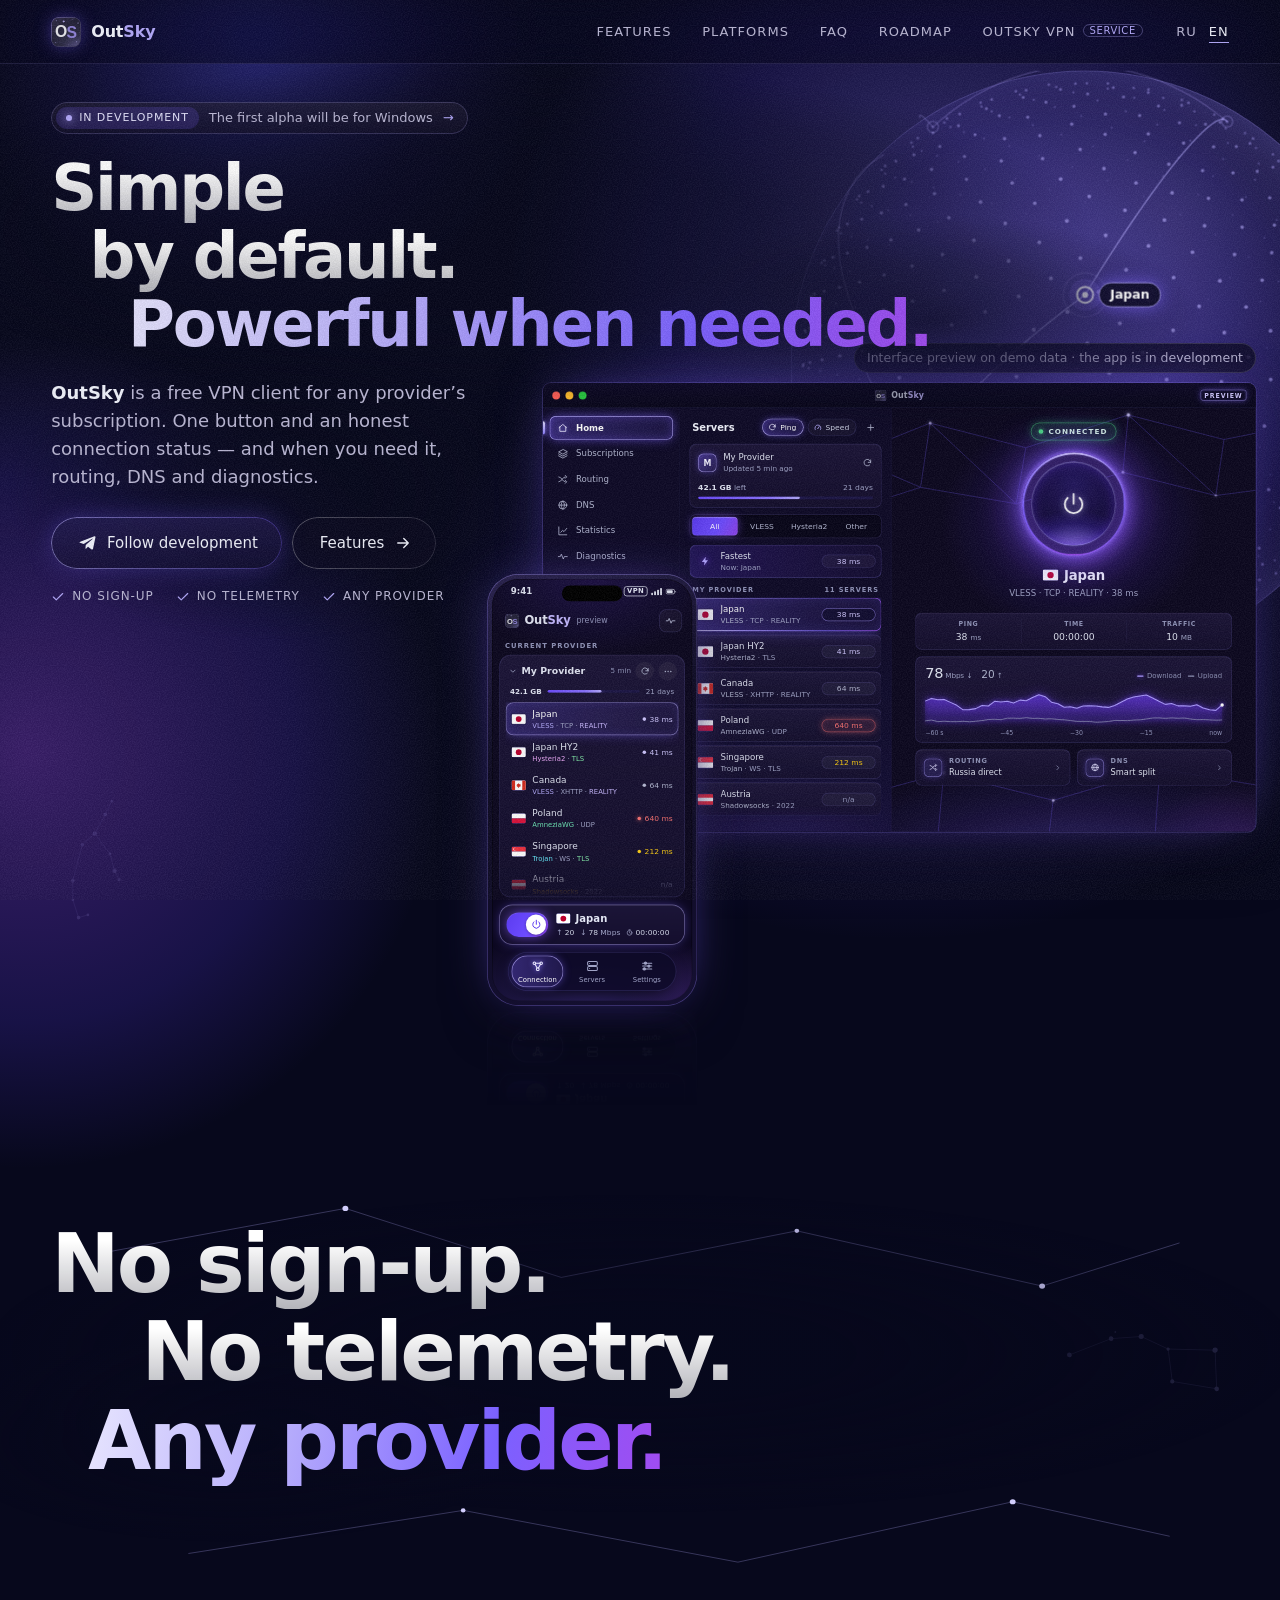
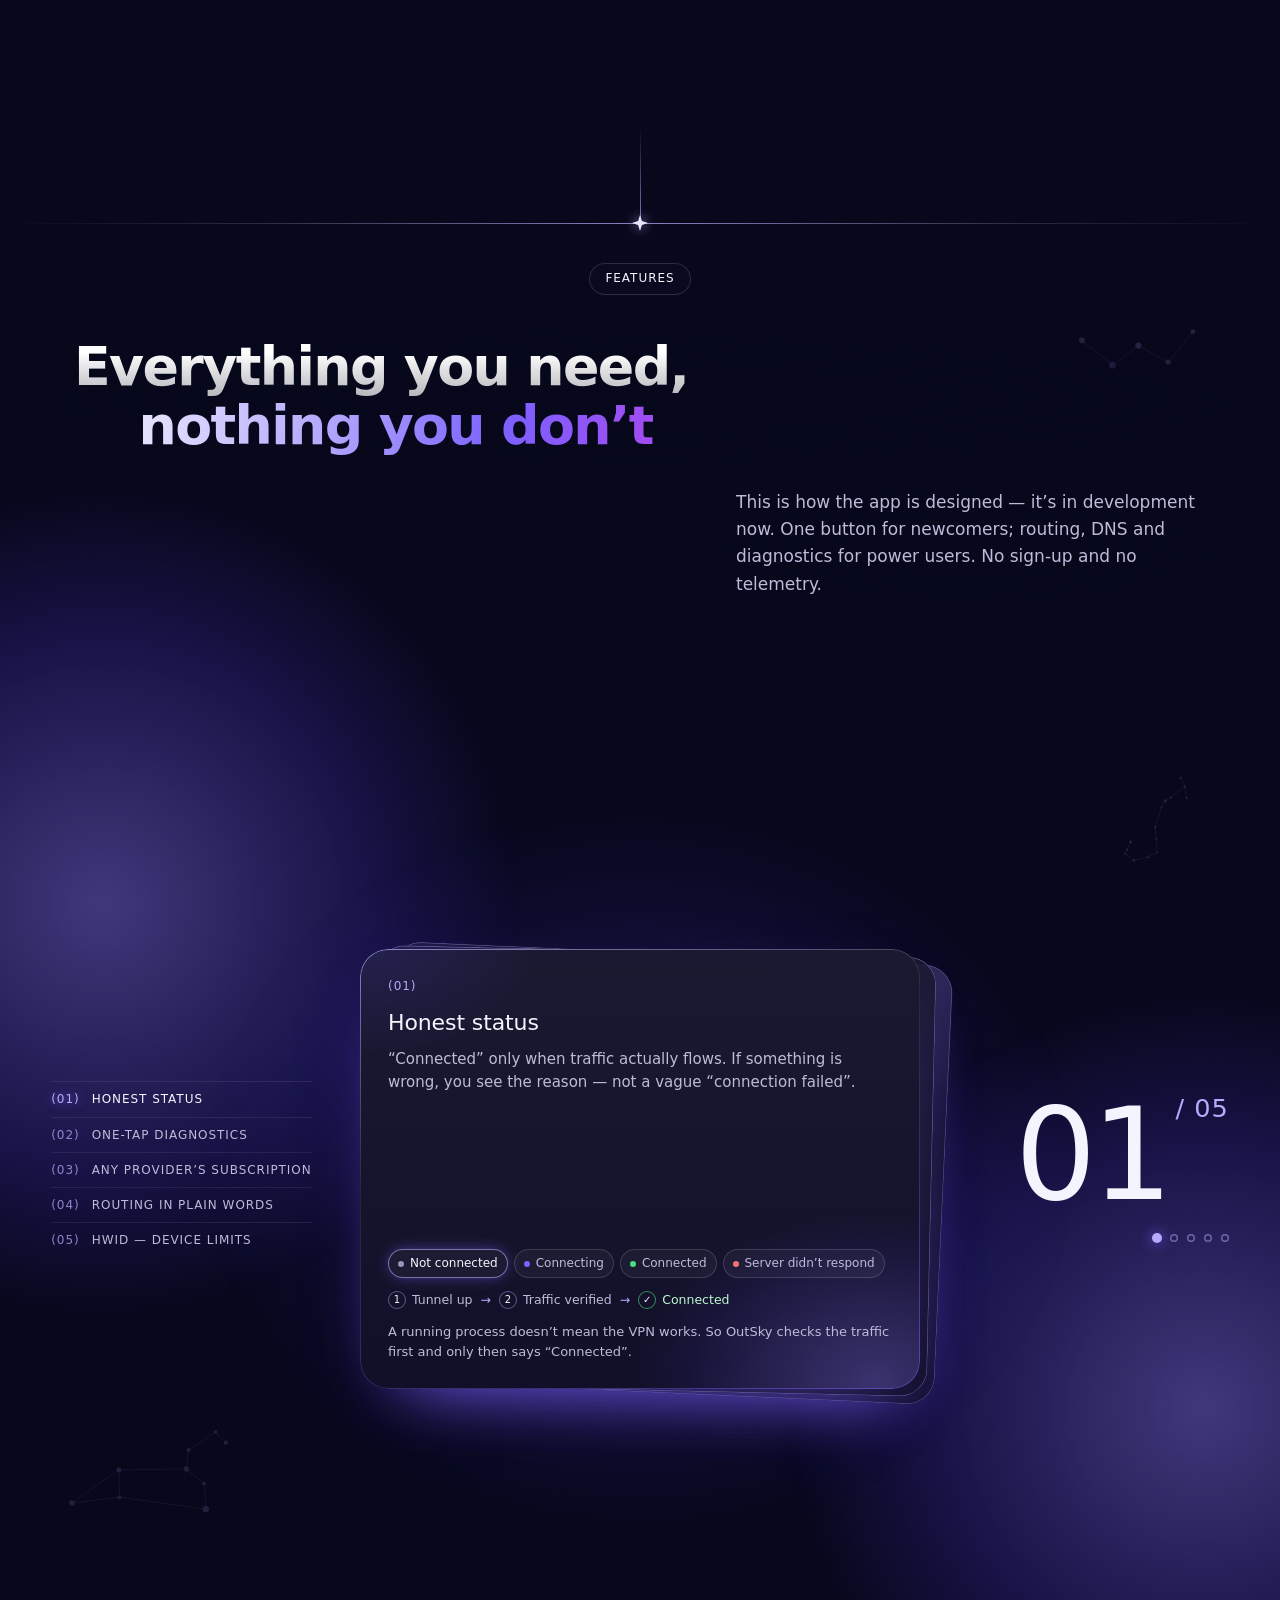
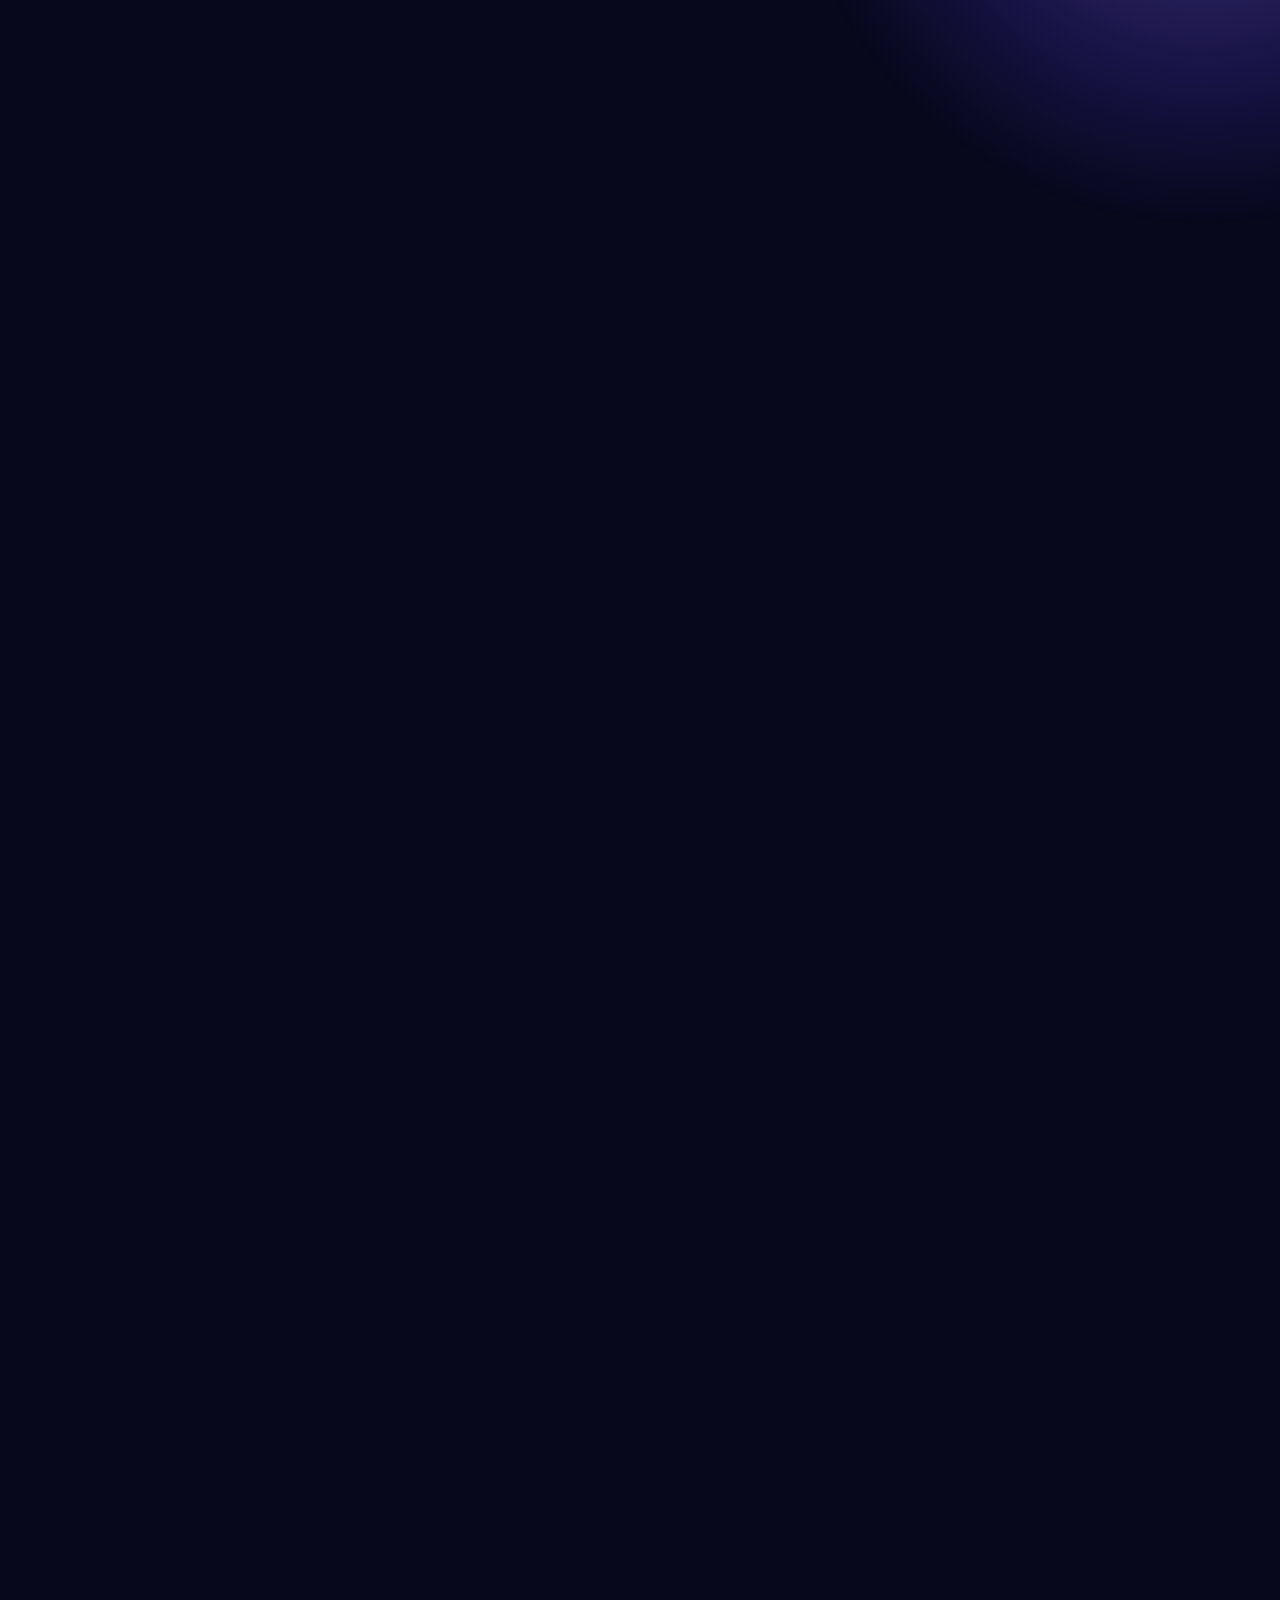
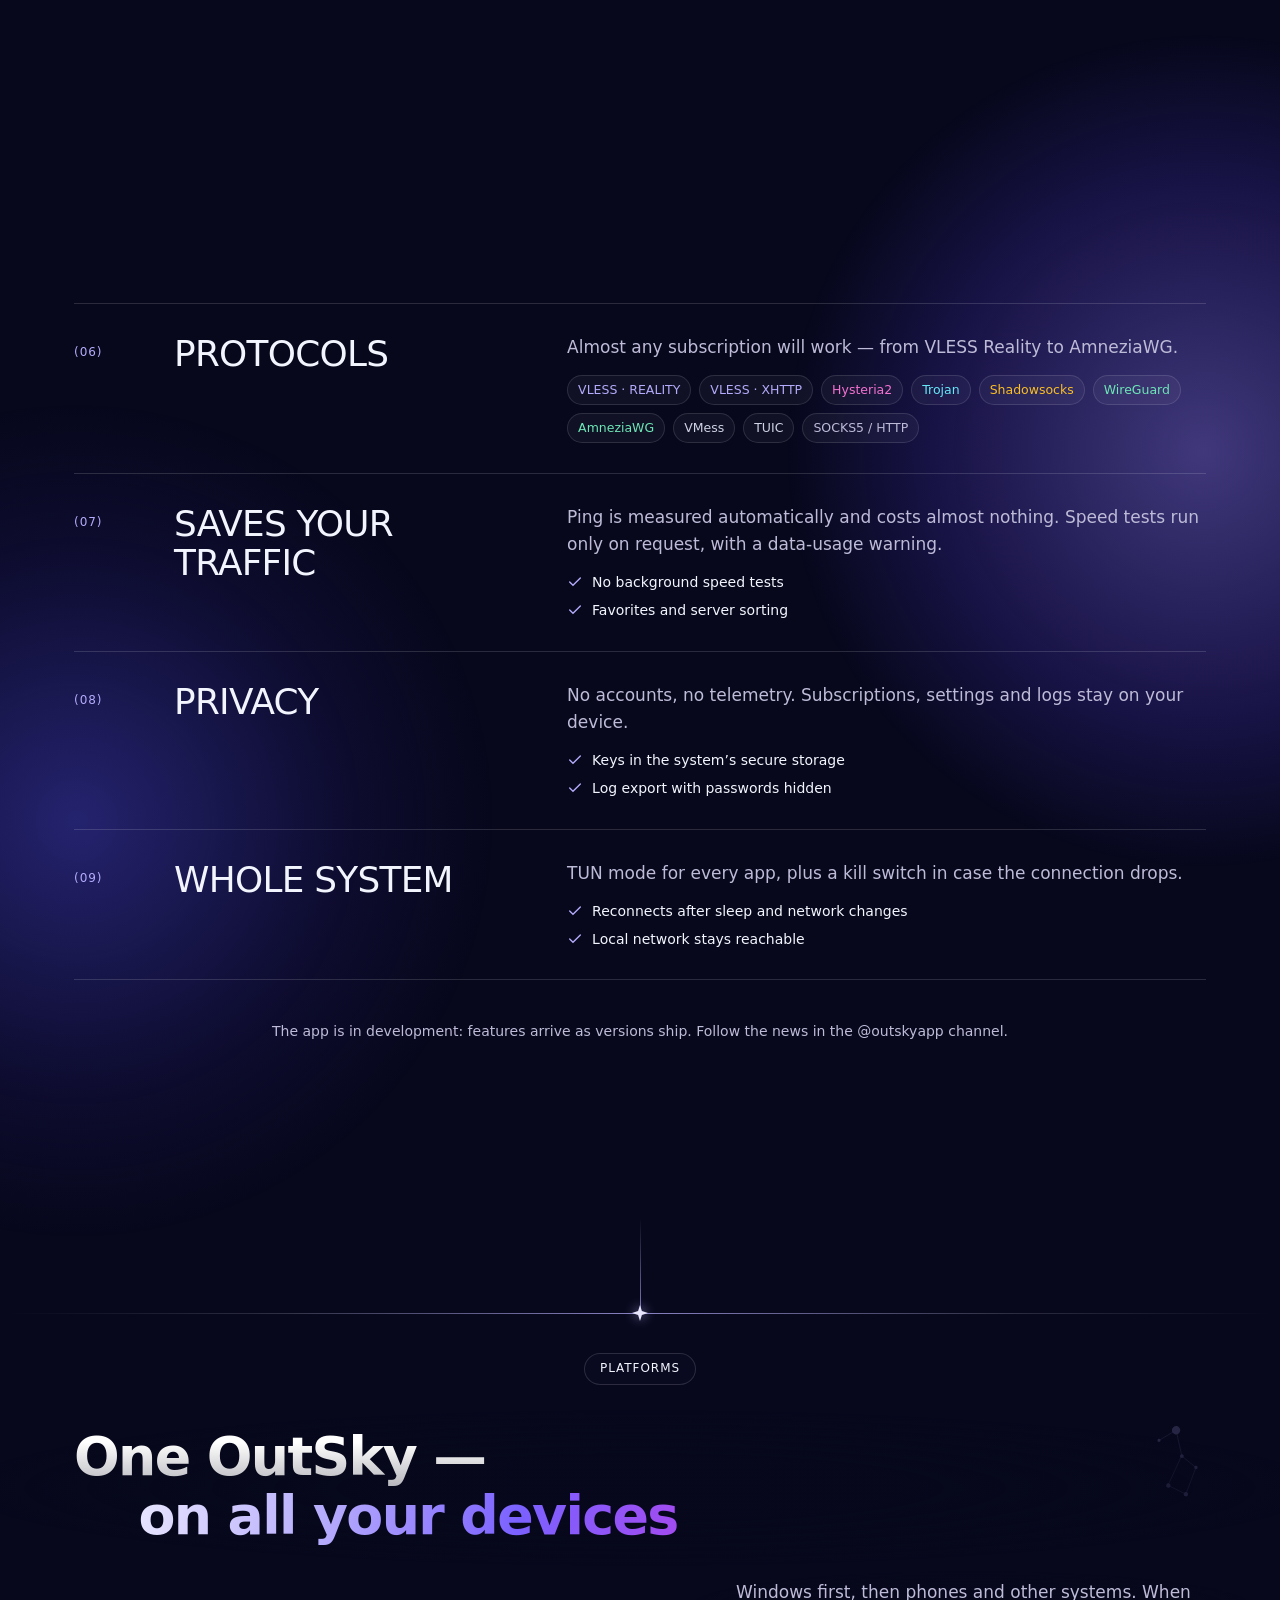
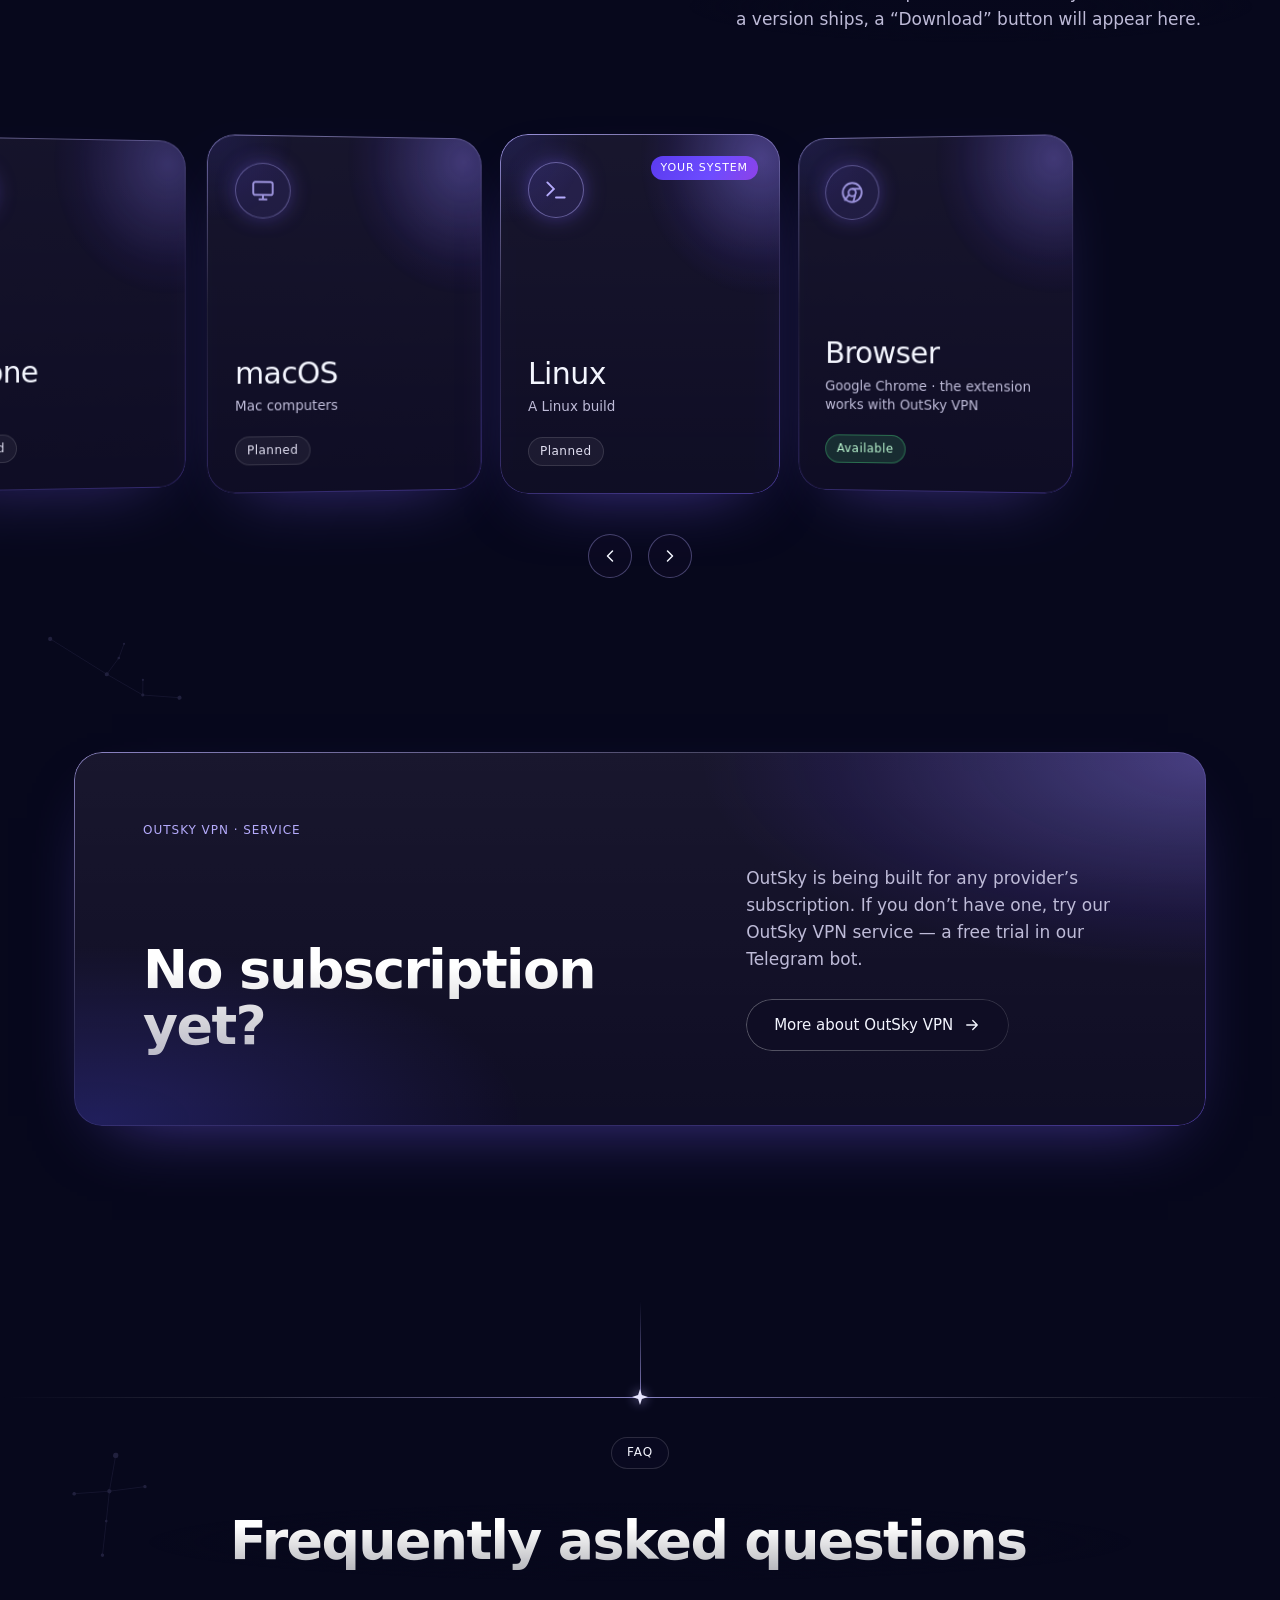
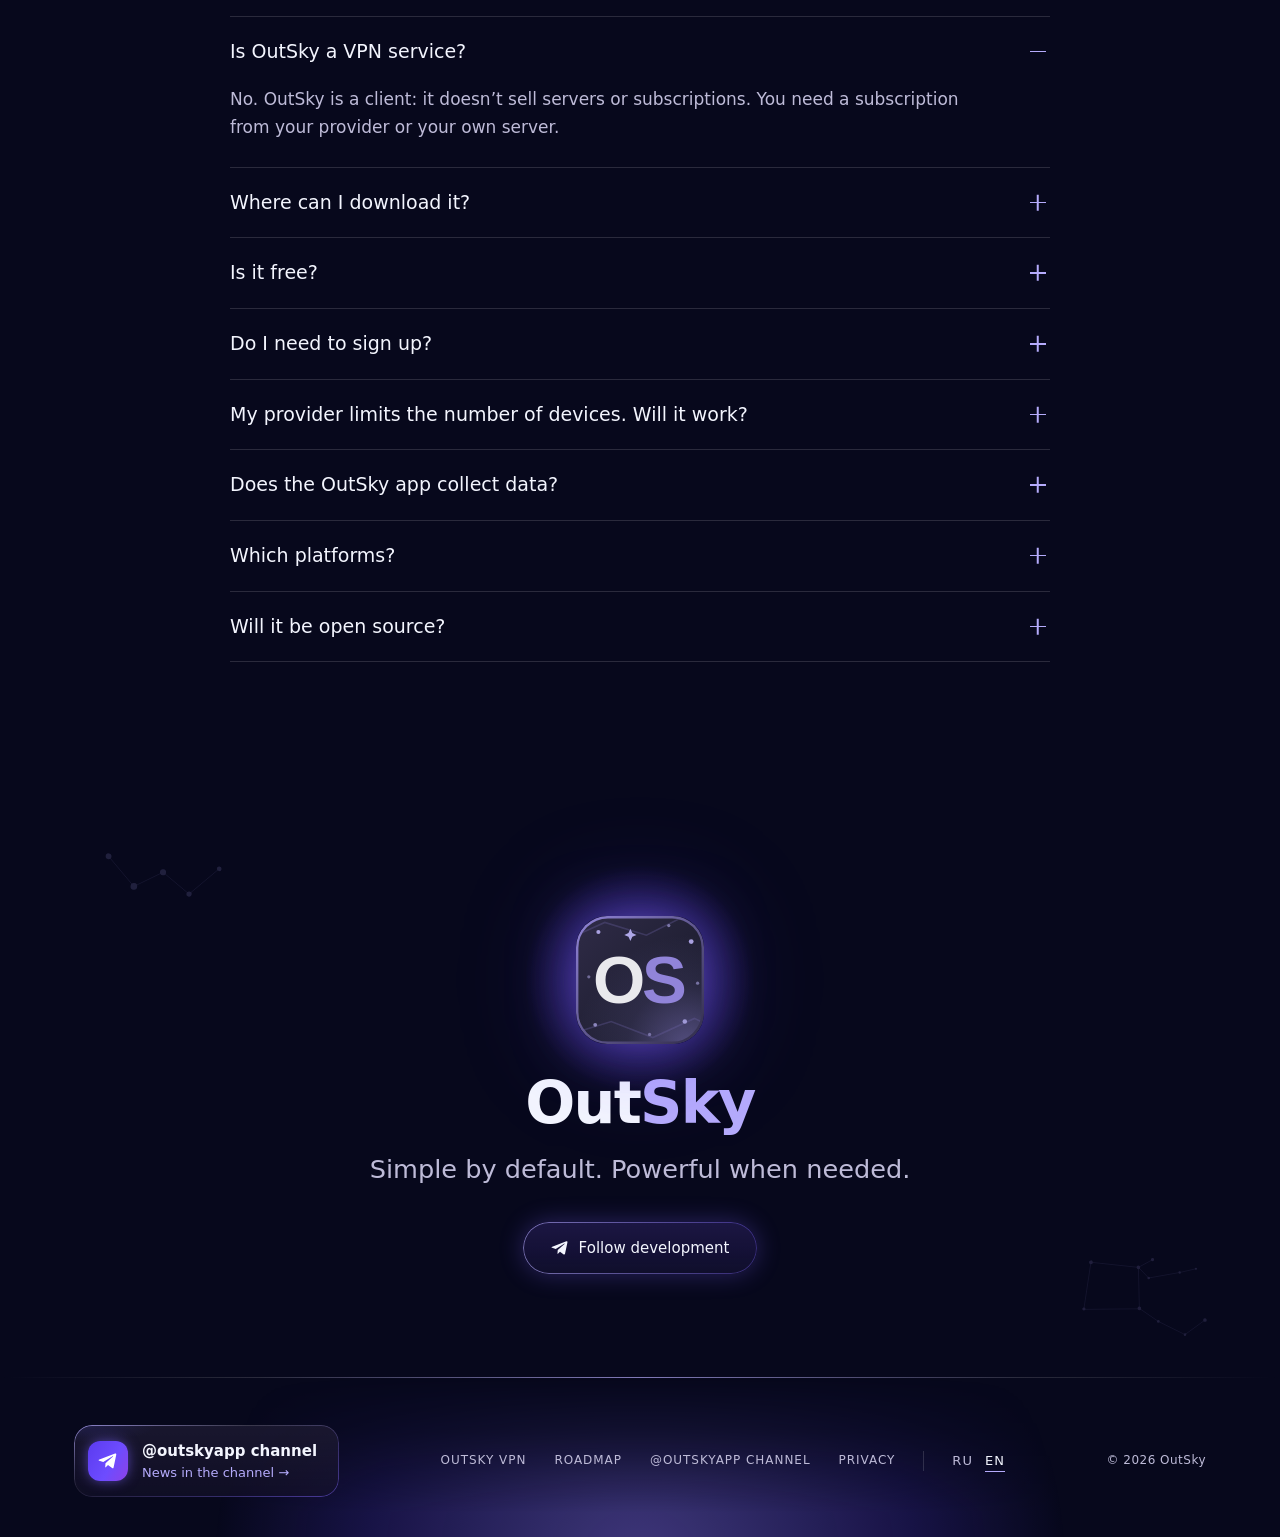
==== commit dbb0c993: "Главная: правки по замечаниям проверок - Макет приложения: телефон-зеркало не ловит фокус и скрыт от" ====
--- a/en/index.html
+++ b/en/index.html
@@ -102,7 +102,7 @@
   </div>
   <div class="osw-body">
 
-    <nav class="osw-rail" aria-label="App sections">
+    <div class="osw-rail" role="group" aria-label="App sections">
       <div class="osw-navs">
         <span class="osw-nav on" data-k="home" title="Home"><svg viewBox="0 0 24 24" fill="none" stroke="currentColor" stroke-width="1.7" stroke-linecap="round" stroke-linejoin="round"><path d="M4.5 11.5 12 5l7.5 6.5M6 10v9h12v-9"/></svg><span class="t">Home</span></span>
         <span class="osw-nav" data-k="subs" title="Subscriptions"><svg viewBox="0 0 24 24" fill="none" stroke="currentColor" stroke-width="1.7" stroke-linecap="round" stroke-linejoin="round"><path d="M12 4 3.5 8.5 12 13l8.5-4.5z"/><path d="M3.5 12.5 12 17l8.5-4.5"/><path d="M3.5 16.5 12 21l8.5-4.5"/></svg><span class="t">Subscriptions</span></span>
@@ -119,10 +119,10 @@
         <span data-m="1" role="radio" tabindex="0" aria-checked="false" title="Tunnel (TUN): all device traffic"><svg viewBox="0 0 24 24" fill="none" stroke="currentColor" stroke-width="2" stroke-linecap="round" stroke-linejoin="round"><path d="M3.5 20v-8a8.5 8.5 0 0 1 17 0v8"/><path d="M8 20v-7a4 4 0 0 1 8 0v7"/><path d="M2.5 20h19"/></svg><span class="t">Tunnel</span></span>
       </div>
       <span class="osw-nav osw-fold" role="button" tabindex="0" data-act="fold" aria-expanded="true" title="Collapse menu"><svg viewBox="0 0 24 24" fill="none" stroke="currentColor" stroke-width="1.7" stroke-linecap="round" stroke-linejoin="round"><rect x="3.5" y="4.5" width="17" height="15" rx="3"/><path d="M9.5 4.5v15M15.5 10l-2 2 2 2"/></svg><span class="t">Collapse</span></span>
-    </nav>
-
-    <aside class="osw-side" aria-label="Servers">
-      <div class="osw-h"><h3>Servers</h3>
+    </div>
+
+    <div class="osw-side" role="group" aria-label="Servers">
+      <div class="osw-h"><span class="osw-ht">Servers</span>
         <span class="osw-tool on" role="button" tabindex="0" data-act="reping" aria-pressed="true" title="Show ping and re-test all servers"><svg viewBox="0 0 24 24" fill="none" stroke="currentColor" stroke-width="2.2" stroke-linecap="round" stroke-linejoin="round"><path d="M20 11a8 8 0 1 0-2.3 5.3"/><path d="M20 4v6h-6"/></svg><span>Ping</span></span>
         <span class="osw-tool" role="button" tabindex="0" data-act="speed" aria-haspopup="dialog" title="Speed-test all servers — speeds appear next to each server"><svg viewBox="0 0 24 24" fill="none" stroke="currentColor" stroke-width="2.2" stroke-linecap="round" stroke-linejoin="round"><path d="M4.5 17.5a8.5 8.5 0 1 1 15 0"/><path d="M12 14.5 16 9"/><circle cx="12" cy="14.5" r="1.3" fill="currentColor" stroke="none"/></svg><span id="oswSpeedLbl">Speed</span></span>
         <span class="osw-ib" role="button" tabindex="0" aria-label="Add subscription" title="Add subscription"><svg viewBox="0 0 24 24" fill="none" stroke="currentColor" stroke-width="2" stroke-linecap="round"><path d="M12 5v14M5 12h14"/></svg></span>
@@ -156,9 +156,9 @@
           <div class="osw-row"><span class="osw-fl"><svg viewBox="0 0 30 20"><rect width="30" height="20" fill="#74acdf"/><rect y="6.67" width="30" height="6.67" fill="#fff"/><circle cx="15" cy="10" r="2" fill="#f6b40e"/></svg></span><div class="osw-g"><b>Argentina</b><small><i>Shadowsocks</i> · 2022</small></div><span class="osw-ping q3">233 ms</span></div>
         </div>
       </div>
-    </aside>
-
-    <section class="osw-home" aria-label="Connection">
+    </div>
+
+    <div class="osw-home" role="group" aria-label="Connection">
       <svg class="osw-net" viewBox="0 0 640 620" preserveAspectRatio="xMidYMid slice" aria-hidden="true">
         <g class="l">
           <path vector-effect="non-scaling-stroke" d="M-10 70 L110 22 L250 58 L400 10 L540 46 L650 24"/>
@@ -211,7 +211,7 @@
         <div class="osw-card" role="button" tabindex="0" data-k="dns"><span class="ci"><svg viewBox="0 0 24 24" fill="none" stroke="currentColor" stroke-width="1.8" stroke-linecap="round" stroke-linejoin="round"><circle cx="12" cy="12" r="8"/><path d="M4 12h16M12 4c-4.5 4.5-4.5 11.5 0 16M12 4c4.5 4.5 4.5 11.5 0 16"/></svg></span>
           <div class="osw-g"><small>DNS</small><b>Smart split</b></div><span class="chev"><svg viewBox="0 0 24 24" fill="none" stroke="currentColor" stroke-width="2.2" stroke-linecap="round" stroke-linejoin="round"><path d="M9 6l6 6-6 6"/></svg></span></div>
       </div>
-    </section>
+    </div>
   </div>
 </div>
 <!-- ===== /окно ===== -->
@@ -254,11 +254,11 @@
         <span class="osp-cs"><span>↑ <b class="osp-up">23</b></span><span>↓ <b class="osp-dn">84</b> Mbps</span><span><svg viewBox="0 0 24 24" fill="none" stroke="currentColor" stroke-width="2.2" stroke-linecap="round"><circle cx="12" cy="13" r="8"/><path d="M12 9v4l2.5 2M10 2.5h4"/></svg><b class="osp-tm">00:42:17</b></span></span></span>
     </div>
 
-    <nav class="osp-tabs" aria-label="App sections">
-      <span class="osp-tab on"><svg viewBox="0 0 24 24" fill="none" stroke="currentColor" stroke-width="1.8" stroke-linecap="round" stroke-linejoin="round"><circle cx="6" cy="7" r="2.2"/><circle cx="18" cy="7" r="2.2"/><circle cx="12" cy="17.5" r="2.4"/><path d="M8.2 7h7.6M7.2 9l3.7 6.6M16.8 9l-3.7 6.6"/></svg>Connect</span>
+    <div class="osp-tabs" role="group" aria-label="App sections">
+      <span class="osp-tab on"><svg viewBox="0 0 24 24" fill="none" stroke="currentColor" stroke-width="1.8" stroke-linecap="round" stroke-linejoin="round"><circle cx="6" cy="7" r="2.2"/><circle cx="18" cy="7" r="2.2"/><circle cx="12" cy="17.5" r="2.4"/><path d="M8.2 7h7.6M7.2 9l3.7 6.6M16.8 9l-3.7 6.6"/></svg>Connection</span>
       <span class="osp-tab"><svg viewBox="0 0 24 24" fill="none" stroke="currentColor" stroke-width="1.8" stroke-linecap="round" stroke-linejoin="round"><rect x="3.5" y="4" width="17" height="7" rx="2"/><rect x="3.5" y="13" width="17" height="7" rx="2"/><path d="M7 7.5h.01M7 16.5h.01"/></svg>Servers</span>
       <span class="osp-tab"><svg viewBox="0 0 24 24" fill="none" stroke="currentColor" stroke-width="1.8" stroke-linecap="round"><path d="M4 7h16M4 12h16M4 17h16"/><circle cx="9" cy="7" r="1.9" fill="currentColor"/><circle cx="15" cy="12" r="1.9" fill="currentColor"/><circle cx="7" cy="17" r="1.9" fill="currentColor"/></svg>Settings</span>
-    </nav>
+    </div>
   </div>
 </div>
 <!-- ===== /телефон ===== -->
@@ -350,7 +350,7 @@
             <p>Choose by outcome, not by jargon. Need finer control? There’s a rule editor.</p>
             <div class="viz"><div class="rts" id="rts" role="radiogroup" aria-label="Routing">
               <div class="rt on"><div><b>Russia direct</b><small>Russian sites go direct, the rest via VPN</small></div><span class="rd"></span></div>
-              <div class="rt"><div><b>Proxy everything</b><small>All traffic goes through the server</small></div><span class="rd"></span></div>
+              <div class="rt"><div><b>Everything via VPN</b><small>All traffic goes through the server</small></div><span class="rd"></span></div>
               <div class="rt"><div><b>Custom rules</b><small>Domains, IPs, apps — in the editor</small></div><span class="rd"></span></div>
             </div></div>
           </article>
@@ -384,7 +384,7 @@
       <span class="ix">(06)</span>
       <h3>Protocols</h3>
       <div class="row-b"><p>Almost any subscription will work — from VLESS Reality to AmneziaWG.</p>
-        <div class="protos"><span style="color:#b5abfc">VLESS · REALITY</span><span style="color:#b5abfc">VLESS · xHTTP</span><span style="color:#f472d0">Hysteria2</span><span style="color:#67e8f9">Trojan</span><span style="color:#fbbf24">Shadowsocks</span><span style="color:#6ee7b7">WireGuard</span><span style="color:#6ee7b7">AmneziaWG</span><span style="color:#cfd3e5">VMess</span><span style="color:#cfd3e5">TUIC</span><span style="color:#bebbd8">SOCKS5 / HTTP</span></div></div>
+        <div class="protos"><span style="color:#b5abfc">VLESS · REALITY</span><span style="color:#b5abfc">VLESS · XHTTP</span><span style="color:#f472d0">Hysteria2</span><span style="color:#67e8f9">Trojan</span><span style="color:#fbbf24">Shadowsocks</span><span style="color:#6ee7b7">WireGuard</span><span style="color:#6ee7b7">AmneziaWG</span><span style="color:#cfd3e5">VMess</span><span style="color:#cfd3e5">TUIC</span><span style="color:#bebbd8">SOCKS5 / HTTP</span></div></div>
     </article>
     <article class="row rv dim" style="--i:1">
       <span class="ix">(07)</span>
@@ -424,11 +424,11 @@
          Клик по карточке — ряд едет к ней; клик по центральной со ссылкой — переход (fx-home.js) -->
     <button class="gal-b prev" type="button" tabindex="-1" aria-hidden="true"><svg viewBox="0 0 24 24" fill="none" stroke="currentColor" stroke-width="1.8" stroke-linecap="round" stroke-linejoin="round"><path d="M15 6l-6 6 6 6"/></svg></button>
     <ul class="gal-row" aria-label="Platforms">
-      <li class="plc pane" data-os="windows" tabindex="0"><span class="pi"><svg viewBox="0 0 24 24" fill="currentColor" aria-hidden="true"><path d="M3 5.5 10 4.5v7H3zM11 4.4 21 3v8.5H11zM3 12.5h7v7l-7-1zM11 12.5h10V21l-10-1.4z"/></svg></span><b>Windows</b><small>Coming first</small><span class="st dev">In development</span></li>
-      <li class="plc pane" data-os="android" tabindex="0"><span class="pi"><svg viewBox="0 0 24 24" fill="currentColor" aria-hidden="true"><path d="M7 9h10v8a1 1 0 0 1-1 1h-1v3h-2v-3h-2v3H9v-3H8a1 1 0 0 1-1-1zM4 9h2v6H4zm14 0h2v6h-2zM8 8a4 4 0 0 1 8 0z"/></svg></span><b>Android</b><small>Phones</small><span class="st plan">Planned</span></li>
-      <li class="plc pane" data-os="ios" tabindex="0"><span class="pi"><svg viewBox="0 0 24 24" fill="currentColor" aria-hidden="true"><path d="M16.4 12.6c0-2.4 2-3.6 2.1-3.7-1.2-1.7-3-1.9-3.6-1.9-1.5-.2-3 .9-3.8.9-.8 0-2-.9-3.3-.9-1.7 0-3.2 1-4.1 2.5-1.8 3-.5 7.5 1.2 10 .8 1.2 1.8 2.6 3.1 2.5 1.2 0 1.7-.8 3.2-.8s1.9.8 3.2.8c1.3 0 2.2-1.2 3-2.4.9-1.4 1.3-2.7 1.3-2.8 0 0-2.4-.9-2.4-3.6zM14 5.4c.7-.8 1.1-1.9 1-3-1 0-2.1.7-2.8 1.5-.6.7-1.2 1.8-1 2.9 1.1.1 2.1-.6 2.8-1.4z"/></svg></span><b>iPhone</b><small>iOS</small><span class="st plan">Planned</span></li>
-      <li class="plc pane" data-os="mac" tabindex="0"><span class="pi"><svg viewBox="0 0 24 24" fill="none" stroke="currentColor" stroke-width="1.8" aria-hidden="true"><rect x="3" y="4" width="18" height="12" rx="2"/><path d="M8 20h8M12 16v4"/></svg></span><b>macOS</b><small>Mac computers</small><span class="st plan">Planned</span></li>
-      <li class="plc pane" data-os="linux" tabindex="0"><span class="pi"><svg viewBox="0 0 24 24" fill="none" stroke="currentColor" stroke-width="1.8" stroke-linecap="round" aria-hidden="true"><path d="M4 17l6-6-6-6M12 19h8"/></svg></span><b>Linux</b><small>A Linux build</small><span class="st plan">Planned</span></li>
+      <li data-os="windows"><div class="plc pane" tabindex="0" role="group" aria-labelledby="pl-windows" aria-describedby="pl-windows-n pl-windows-s"><span class="pi"><svg viewBox="0 0 24 24" fill="currentColor" aria-hidden="true"><path d="M3 5.5 10 4.5v7H3zM11 4.4 21 3v8.5H11zM3 12.5h7v7l-7-1zM11 12.5h10V21l-10-1.4z"/></svg></span><b id="pl-windows">Windows</b><small id="pl-windows-n">Coming first</small><span class="st dev" id="pl-windows-s">In development</span></div></li>
+      <li data-os="android"><div class="plc pane" tabindex="0" role="group" aria-labelledby="pl-android" aria-describedby="pl-android-n pl-android-s"><span class="pi"><svg viewBox="0 0 24 24" fill="currentColor" aria-hidden="true"><path d="M7 9h10v8a1 1 0 0 1-1 1h-1v3h-2v-3h-2v3H9v-3H8a1 1 0 0 1-1-1zM4 9h2v6H4zm14 0h2v6h-2zM8 8a4 4 0 0 1 8 0z"/></svg></span><b id="pl-android">Android</b><small id="pl-android-n">Phones</small><span class="st plan" id="pl-android-s">Planned</span></div></li>
+      <li data-os="ios"><div class="plc pane" tabindex="0" role="group" aria-labelledby="pl-ios" aria-describedby="pl-ios-n pl-ios-s"><span class="pi"><svg viewBox="0 0 24 24" fill="currentColor" aria-hidden="true"><path d="M16.4 12.6c0-2.4 2-3.6 2.1-3.7-1.2-1.7-3-1.9-3.6-1.9-1.5-.2-3 .9-3.8.9-.8 0-2-.9-3.3-.9-1.7 0-3.2 1-4.1 2.5-1.8 3-.5 7.5 1.2 10 .8 1.2 1.8 2.6 3.1 2.5 1.2 0 1.7-.8 3.2-.8s1.9.8 3.2.8c1.3 0 2.2-1.2 3-2.4.9-1.4 1.3-2.7 1.3-2.8 0 0-2.4-.9-2.4-3.6zM14 5.4c.7-.8 1.1-1.9 1-3-1 0-2.1.7-2.8 1.5-.6.7-1.2 1.8-1 2.9 1.1.1 2.1-.6 2.8-1.4z"/></svg></span><b id="pl-ios">iPhone</b><small id="pl-ios-n">iOS</small><span class="st plan" id="pl-ios-s">Planned</span></div></li>
+      <li data-os="mac"><div class="plc pane" tabindex="0" role="group" aria-labelledby="pl-mac" aria-describedby="pl-mac-n pl-mac-s"><span class="pi"><svg viewBox="0 0 24 24" fill="none" stroke="currentColor" stroke-width="1.8" aria-hidden="true"><rect x="3" y="4" width="18" height="12" rx="2"/><path d="M8 20h8M12 16v4"/></svg></span><b id="pl-mac">macOS</b><small id="pl-mac-n">Mac computers</small><span class="st plan" id="pl-mac-s">Planned</span></div></li>
+      <li data-os="linux"><div class="plc pane" tabindex="0" role="group" aria-labelledby="pl-linux" aria-describedby="pl-linux-n pl-linux-s"><span class="pi"><svg viewBox="0 0 24 24" fill="none" stroke="currentColor" stroke-width="1.8" stroke-linecap="round" aria-hidden="true"><path d="M4 17l6-6-6-6M12 19h8"/></svg></span><b id="pl-linux">Linux</b><small id="pl-linux-n">A Linux build</small><span class="st plan" id="pl-linux-s">Planned</span></div></li>
       <li class="plc-li" data-os="browser"><a class="plc pane" href="/en/vpn/guide/#chrome"><span class="pi"><svg viewBox="0 0 24 24" fill="none" stroke="currentColor" stroke-width="1.8" aria-hidden="true"><circle cx="12" cy="12" r="9"/><circle cx="12" cy="12" r="3.5"/><path d="M12 8.5h8.5M9 14l-4.3 5.6M15 14l-1.8 6.6"/></svg></span><b>Browser</b><small>Google Chrome · the extension works with OutSky VPN</small><span class="st av">Available</span></a></li>
     </ul>
     <button class="gal-b next" type="button" tabindex="-1" aria-hidden="true"><svg viewBox="0 0 24 24" fill="none" stroke="currentColor" stroke-width="1.8" stroke-linecap="round" stroke-linejoin="round"><path d="M9 6l6 6-6 6"/></svg></button>
--- a/assets/css/app-ui.css
+++ b/assets/css/app-ui.css
@@ -92,7 +92,7 @@
 .osw-side{position:relative; display:flex; flex-direction:column; gap:10px; padding:14px; border-right:1px solid var(--div); min-height:0;
   background:radial-gradient(90% 30% at 50% 104%,rgb(123 97 255/.12),transparent 70%),linear-gradient(180deg,transparent 48%,rgb(91 59 239/.08)),var(--side)}
 .osw-h{display:flex; align-items:center; gap:6px; padding:0 2px 0 4px; min-height:30px}
-.osw-h h3{margin:0; flex:1; font-size:15px; font-weight:600; letter-spacing:-.005em}
+.osw-h .osw-ht{margin:0; flex:1; font-size:15px; font-weight:600; letter-spacing:-.005em}
 .osw-ib{width:30px; height:30px; display:grid; place-items:center; border-radius:8px; color:var(--n400); transition:background .15s, color .15s}
 .osw-ib:hover{background:var(--n900); color:var(--n200)}
 .osw-ib svg{width:15px; height:15px}
--- a/assets/css/home.css
+++ b/assets/css/home.css
@@ -132,7 +132,7 @@
   -webkit-mask:var(--mask-ring); -webkit-mask-composite:xor; mask:var(--mask-ring); mask-composite:exclude}
 
 /* пилюли и комета */
-.pill{--pl:28px; position:relative; isolation:isolate; display:inline-flex; align-items:center; gap:10px; min-height:52px; padding:0 28px 0 var(--pl);
+.pill{--pl:var(--pl0,28px); position:relative; isolation:isolate; display:inline-flex; align-items:center; gap:10px; min-height:52px; padding:0 28px 0 var(--pl);
   border-radius:var(--r-pill); color:var(--text); text-decoration:none; font-size:15px; font-weight:500; line-height:1.2; background:rgb(13 11 36/.55);
   transition:transform var(--d-xs) var(--e-out),padding var(--d-l) var(--e-out),box-shadow var(--d-m) var(--e-out)}
 .pill>svg{width:18px; height:18px; flex-shrink:0}
@@ -150,7 +150,7 @@
 @media (hover:hover) and (pointer:fine){
   .pill:hover .comet{opacity:1; animation:none}
   .pill-main:hover{box-shadow:0 0 32px rgb(123 97 255/.42)}
-  .pill-line:hover{--pl:40px}
+  .pill-line:hover{--pl:calc(var(--pl0,28px) + 12px)}
   .pill-line:hover .arr{transform:translateX(4px)}
 }
 .pill:focus-visible .comet{opacity:1; animation:none}
@@ -280,12 +280,18 @@
   .hero-bot{grid-row:2; grid-column:1; align-self:start; max-width:min(calc(var(--wl) - 48px),560px)}
   .lead{max-width:none}
   .hero .pill{padding-right:24px}
+  /* кнопки — в одну строку: колонка у окна бывает уже 470px (1240–1300, 1360–1380, 1400+ при высоте ≥820) — тогда русские
+     пилюли (подписи длиннее английских) компактнее; с наведением «Возможности» шире на 12px — без переноса */
+  .hero .ctas{flex-wrap:nowrap; gap:10px; container-type:inline-size}
+  .hero .ctas>.pill{flex-shrink:0; white-space:nowrap}
+  @container (max-width:470px){ .hero:lang(ru) .pill{--pl0:20px; padding-right:18px; gap:8px; font-size:14px} }
   .stage{grid-row:2; grid-column:1; height:calc(280px * var(--k) + 600px * var(--pk) + 20px)}   /* без z-index: слой подписей должен подняться над текстом */
   .w-box{position:absolute; left:var(--wl); top:4px; z-index:1}
   .p-box{position:absolute; left:calc(var(--wl) - 56px); top:calc(280px * var(--k) + 4px); z-index:2}   /* поверх бокового меню */
   .globe{z-index:0; width:min(46vw,640px); left:calc(var(--wl) + 1080px * var(--k) * .76); top:-14px; translate:-50% -50%}
   .cap{position:absolute; right:calc(24px - var(--hg)); top:-36px}
 }
+@media (min-width:1240px) and (max-width:1359px){ .p-box{top:calc(280px * var(--k) + 10px)} }   /* телефон на 6px ниже: в узкой колонке «Возможности» иначе впритык к его углу */
 @media (min-width:1360px){ .hero-in{--k:.72; --pk:.76} }
 @media (min-width:1400px) and (min-height:820px){ .hero-in{--k:.76; --pk:.8} }
 /* 760–1239: текст сверху, ниже пара */
@@ -419,6 +425,10 @@
 ul.mini{display:grid; gap:8px; margin:0; padding:0; list-style:none}
 ul.mini li{display:flex; align-items:flex-start; gap:9px; font-size:14px; line-height:1.45; color:var(--text)}
 ul.mini svg{width:16px; height:16px; margin-top:2px; color:var(--lav); flex-shrink:0}
+/* (03): список — строками-плашками, как у (02) и (04): внизу карточки цельный блок, а не повисший текст */
+.card ul.mini{gap:6px}
+.card ul.mini li{padding:8px 12px; border-radius:var(--r-sm); font-size:13.5px; background:rgb(255 255 255/.03); box-shadow:inset 0 0 0 1px rgb(255 255 255/.08)}
+.card ul.mini svg{margin-top:1px}
 .rts{display:grid; gap:7px}
 .rt{display:flex; align-items:center; gap:12px; padding:10px 14px; border-radius:var(--r-md); cursor:pointer; background:rgb(255 255 255/.03); box-shadow:inset 0 0 0 1px rgb(255 255 255/.09); transition:box-shadow var(--d-s)}
 .rt>div{flex:1; min-width:0} .rt b{display:block; font-size:14px; font-weight:500} .rt small{display:block; font-size:12.5px; line-height:1.4; color:var(--text-2)}
@@ -459,7 +469,7 @@
 /* --o — доля ухода карточки (0…1), --d — глубина в стопке (0 — верхняя, непрерывна от --p).
    Веер: следующие выглядывают справа-сверху — поворот на --fa за глубину вокруг точки ниже колоды и левее центра
    (край уходит вправо, а не на список). Видны две следующие, третья гаснет к глубине 3. Уход — вверх-влево, −10° */
-html.pin .card{position:absolute; inset:0; background:linear-gradient(rgb(255 255 255/.06),rgb(255 255 255/.02)),rgb(13 11 36/.97);   /* почти непрозрачно */
+html.pin .card{position:absolute; inset:0; background:linear-gradient(rgb(255 255 255/.06),rgb(255 255 255/.02)),rgb(13 11 36);   /* непрозрачно */
   --fd:min(var(--d),3);
   transform:translate(calc(var(--o) * -16%),calc(var(--o) * -130%))
             translate(-30%,120%) rotate(calc(var(--fa) * var(--fd))) translate(30%,-120%)
@@ -502,7 +512,7 @@
 /* < 1100: CSS-стопка (работает и без JS) */
 @media (max-width:1099px){
   .deck{max-width:640px; margin:0 auto; padding:0 var(--gutter)}
-  .card{position:sticky; top:calc(84px + var(--i) * 14px); margin-bottom:28px; min-height:min(62svh,480px); background:linear-gradient(rgb(255 255 255/.06),rgb(255 255 255/.02)),rgb(13 11 36/.95)}
+  .card{position:sticky; top:calc(84px + var(--i) * 14px); margin-bottom:28px; min-height:min(62svh,480px); background:linear-gradient(rgb(255 255 255/.06),rgb(255 255 255/.02)),rgb(13 11 36)}   /* непрозрачно: текст нижней карточки не просвечивает */
 }
 @media (max-width:1099px) and (max-height:640px){ .card{position:relative; top:auto; min-height:0} }
 @media (max-width:420px){ .card{padding:22px 20px} }
@@ -531,16 +541,21 @@
 /* изогнутый ряд (JS, без RM и ?shot) */
 .gal-row.curved{padding-inline:calc(50% - 140px)}   /* любую карточку можно поставить в центр */
 .gal-row:focus-visible{outline-offset:-4px}
-.gal-row>li{flex:0 0 280px; height:360px; scroll-snap-align:center; --d:0; --ad:0;
-  transform:perspective(1200px) translateZ(calc(var(--ad) * -15px)) rotateY(clamp(-7deg,calc(var(--d) * -6deg),7deg)); opacity:max(.7,1 - var(--ad) * .15); cursor:pointer}   /* поворот ≤ ±7°, глубина ≤ −30px, прозрачность ≥ .7 */
+.gal-row>li{flex:0 0 280px; height:360px; scroll-snap-align:center; --d:0; --ad:0; --dim:max(.7,1 - var(--ad) * .15);
+  transform:perspective(1200px) translateZ(calc(var(--ad) * -15px)) rotateY(clamp(-7deg,calc(var(--d) * -6deg),7deg)); cursor:pointer}   /* поворот ≤ ±7°, глубина ≤ −30px */
+/* дальние карточки гаснут (≥ .7) блеском стекла, светом, гранью, тенью и значком; тексты — нет: контраст ≥ 4.5:1 */
+.gal-row .plc{background:linear-gradient(rgb(255 255 255/calc(.06 * var(--dim))),rgb(255 255 255/calc(.02 * var(--dim)))),rgb(13 11 36/.62);
+  box-shadow:inset 0 1px 0 rgb(255 255 255/calc(.08 * var(--dim))),0 28px 70px -38px rgb(123 97 255/calc(.6 * var(--dim)))}
+.gal-row .plc::before,.gal-row .plc::after,.gal-row .plc .pi{opacity:var(--dim)}
+.gal-row .plc::before{transition:none}
 .plc{display:flex; flex-direction:column; gap:8px; height:100%; padding:28px; color:var(--text); text-decoration:none; --gx:86%; --gy:14%; --ga:.42}   /* свет — в углу напротив текста */
 .plc .pi{display:grid; place-items:center; width:56px; height:56px; margin-bottom:auto; border-radius:50%; color:var(--lav); box-shadow:inset 0 0 0 1px rgb(181 171 252/.45),0 0 26px -6px rgb(123 97 255/.75); background:rgb(123 97 255/.14)}
 .plc .pi svg{width:26px; height:26px}
-.plc b{font-size:30px; line-height:1.05; font-weight:300; letter-spacing:-.02em; text-transform:uppercase}
+.plc b{font-size:30px; line-height:1.05; font-weight:300; letter-spacing:-.02em}   /* имена платформ — как пишутся (iPhone, macOS), без капса */
 .plc small{font-size:13.5px; line-height:1.45; color:var(--text-2)}
 .st{align-self:flex-start; margin-top:12px; font-size:12px; font-weight:500; letter-spacing:.04em; padding:5px 12px; border-radius:var(--r-pill); white-space:nowrap}
 .st.dev{color:#E7E5FE; background:rgb(123 97 255/.22); box-shadow:inset 0 0 0 1px rgb(181 171 252/.4)}
-.st.plan{color:var(--text-2); background:rgb(255 255 255/.05); box-shadow:inset 0 0 0 1px rgb(255 255 255/.12)}
+.st.plan{color:#E2E0F2; background:rgb(255 255 255/.05); box-shadow:inset 0 0 0 1px rgb(255 255 255/.12)}   /* светлее --text-2: 12px на наклонённых дальних карточках растрируется мягче */
 .st.av{color:#bbf7d0; background:rgb(74 222 128/.14); box-shadow:inset 0 0 0 1px rgb(74 222 128/.38)}
 /* «Ваша система» (fx-home.js) */
 .plc.me::after{background:linear-gradient(160deg,rgb(181 171 252/.8),rgb(255 255 255/.08) 40%,rgb(123 97 255/.5))}
@@ -630,11 +645,11 @@
 /* RM: без движения и на hover */
 @media (prefers-reduced-motion:reduce){
   .pill,.pill .arr,.tag .ar,.menu-btn i,.tg::after,.faq-list summary::before,.faq-list summary::after,.globe canvas{transition:none}
-  .pill-line:hover{--pl:28px} .pill-line:hover .arr,.tag:hover .ar{transform:none} .pill:active{transform:none}
+  .pill-line:hover{--pl:var(--pl0,28px)} .pill-line:hover .arr,.tag:hover .ar{transform:none} .pill:active{transform:none}
   .tg-card,.tg-card:hover{transform:none; transition:none}
 }
 @media (prefers-reduced-transparency:reduce){
-  .pane,.tag,.cap,.kick{background:#120F2C}
+  .pane,.tag,.cap,.kick,.gal-row .plc{background:#120F2C}
   .hd-frost{background:#0D0B24; backdrop-filter:none; -webkit-backdrop-filter:none}
 }
 @media (prefers-contrast:more){
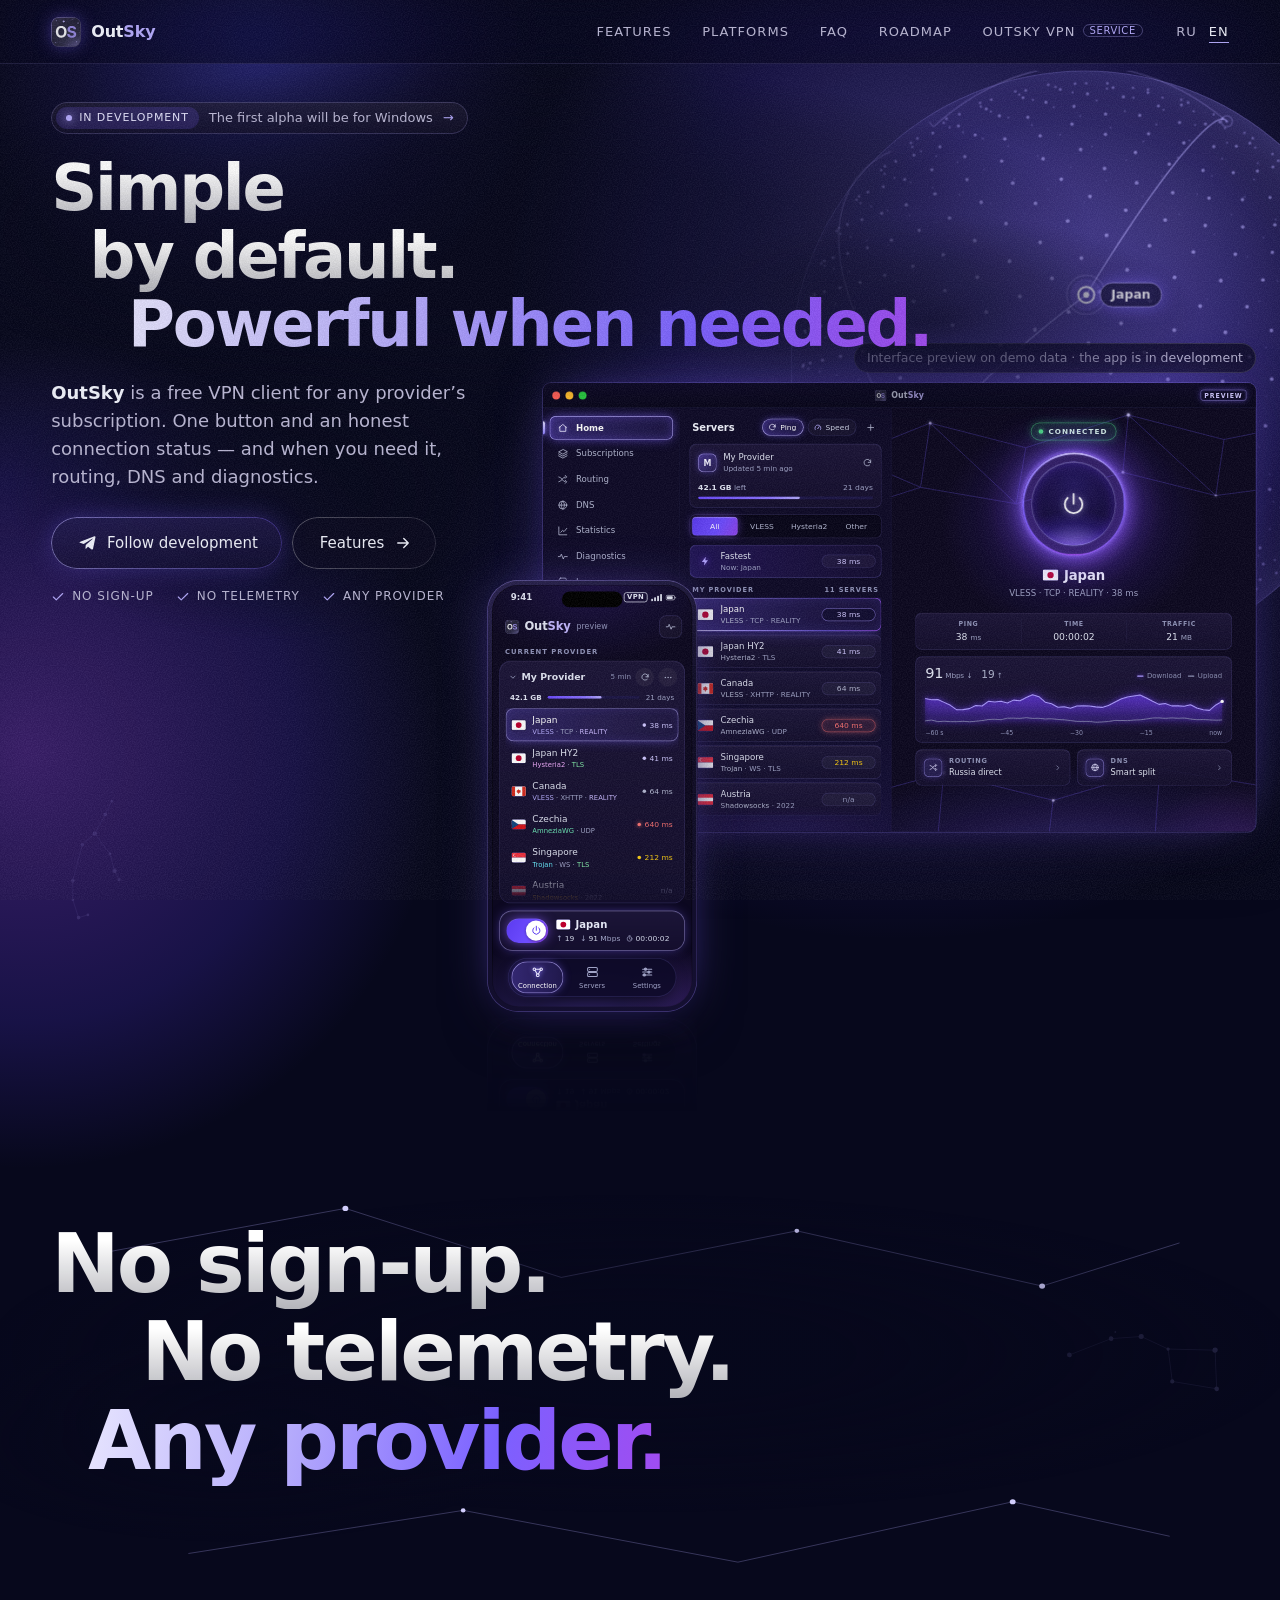
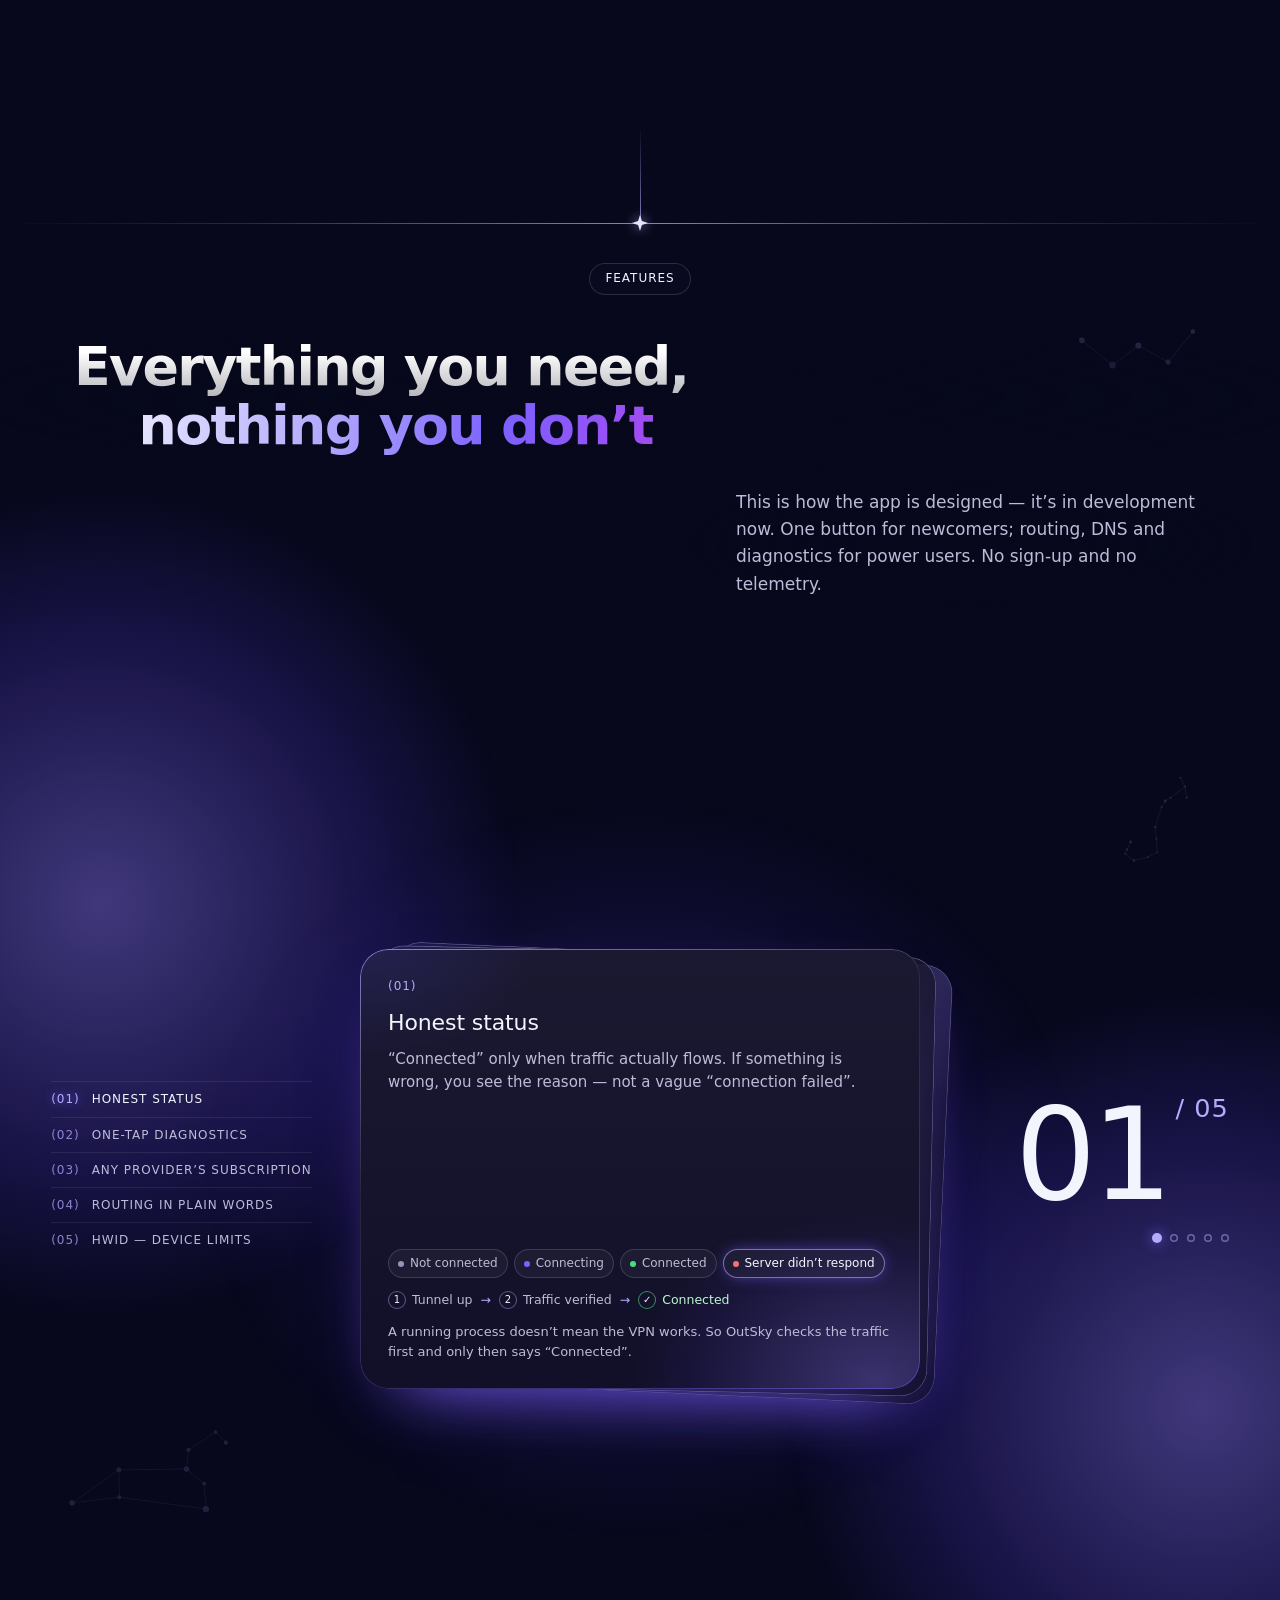
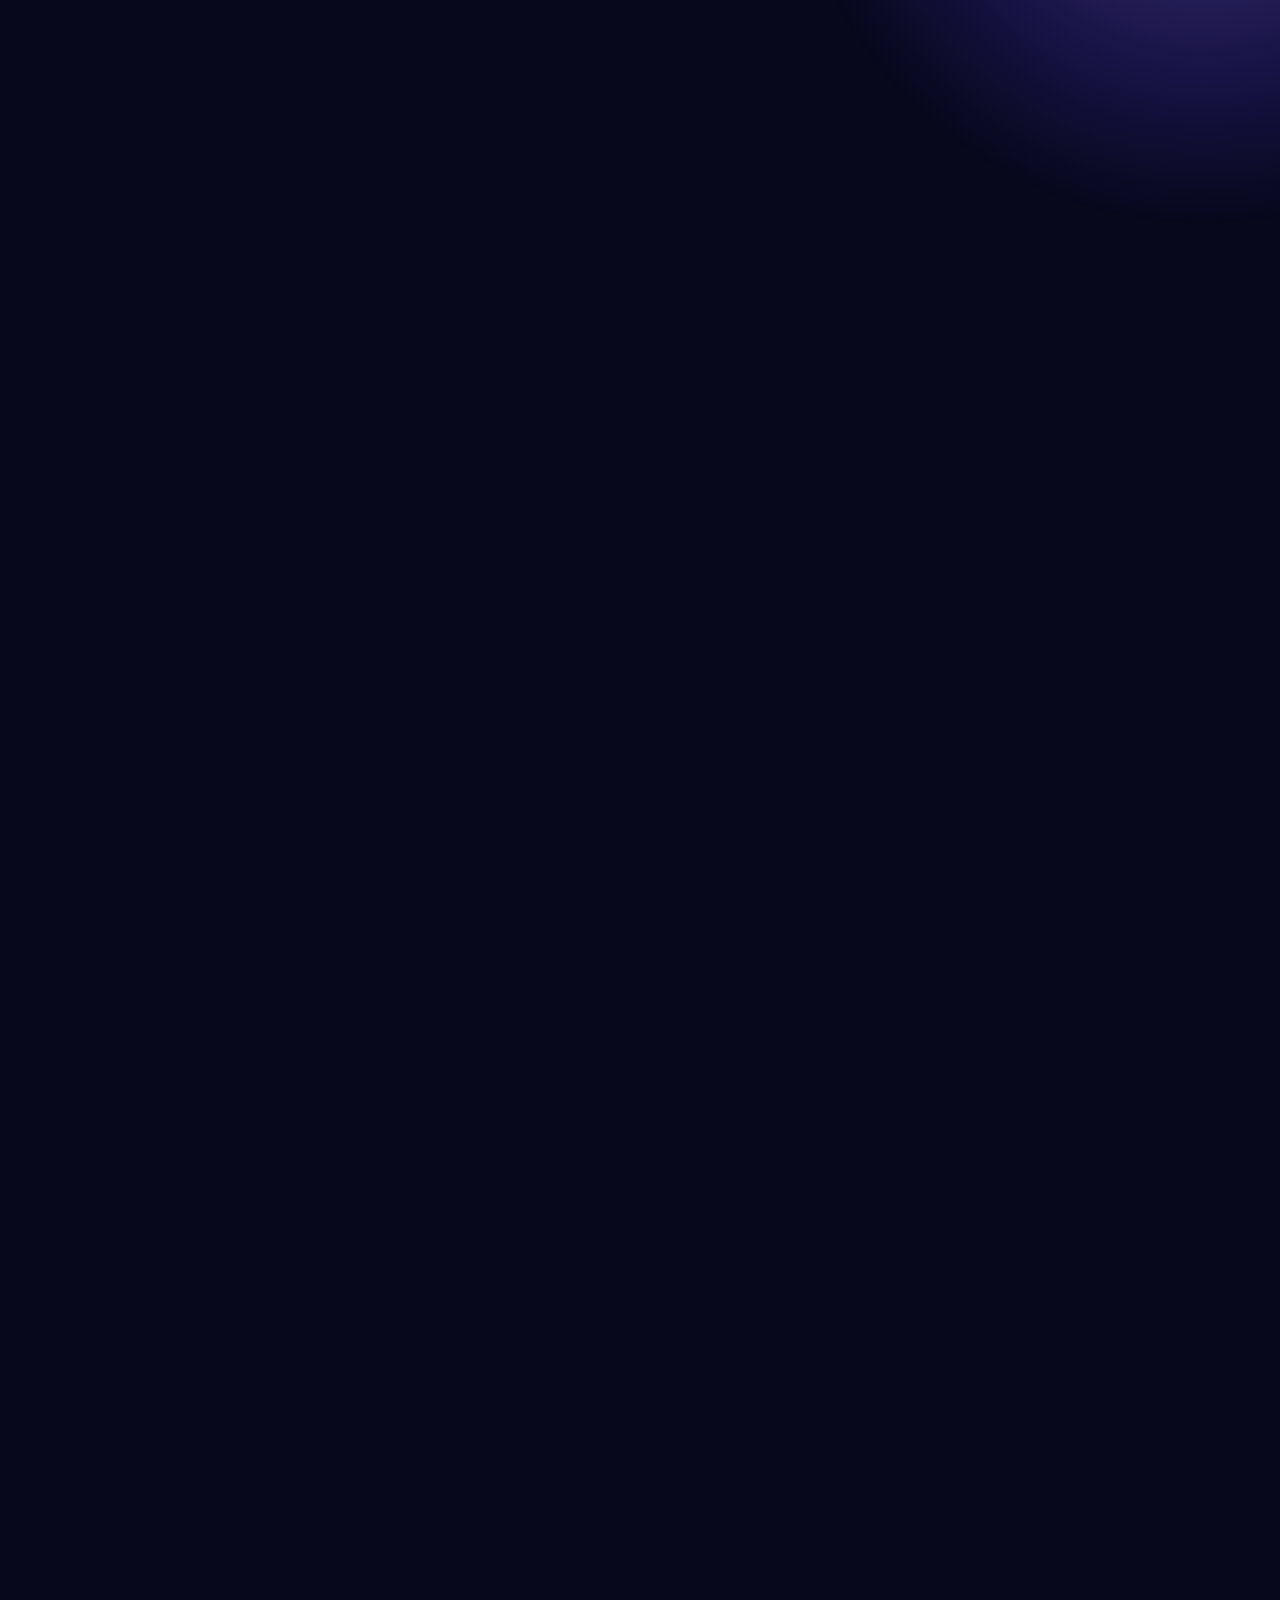
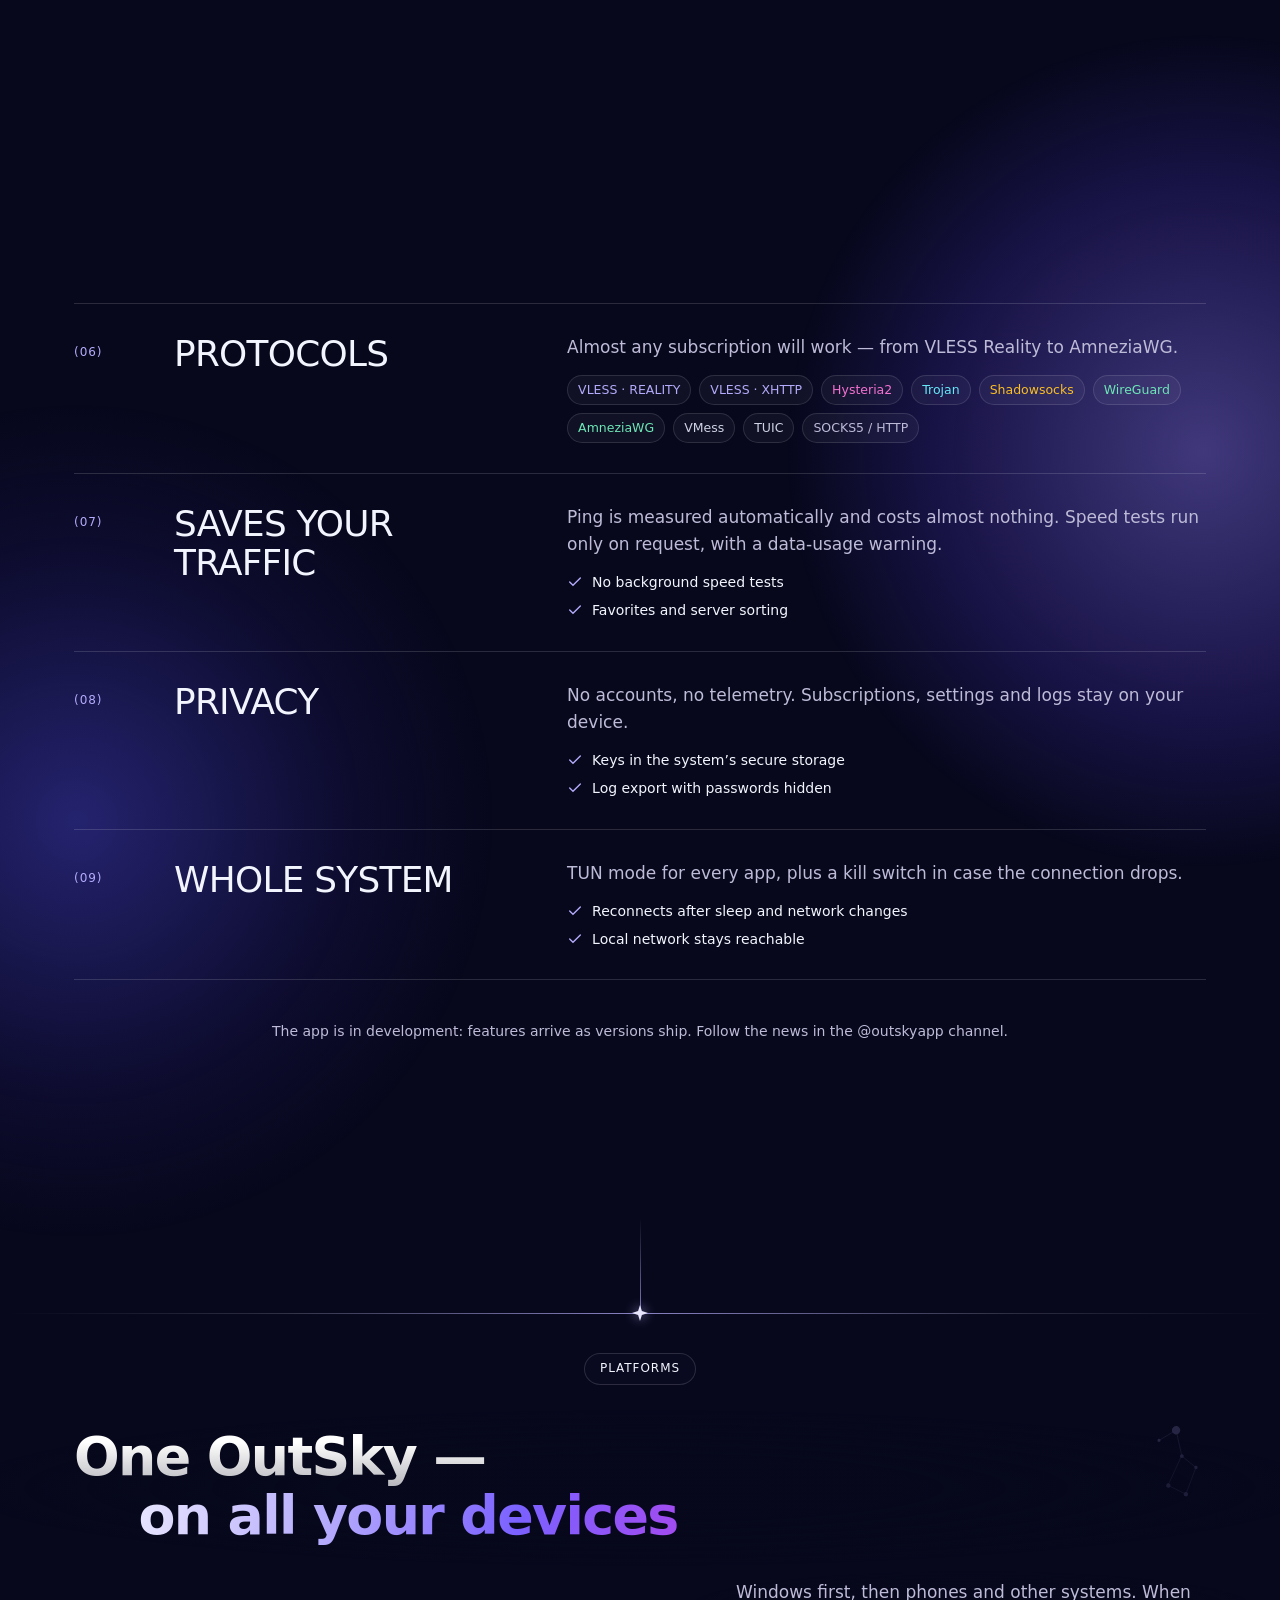
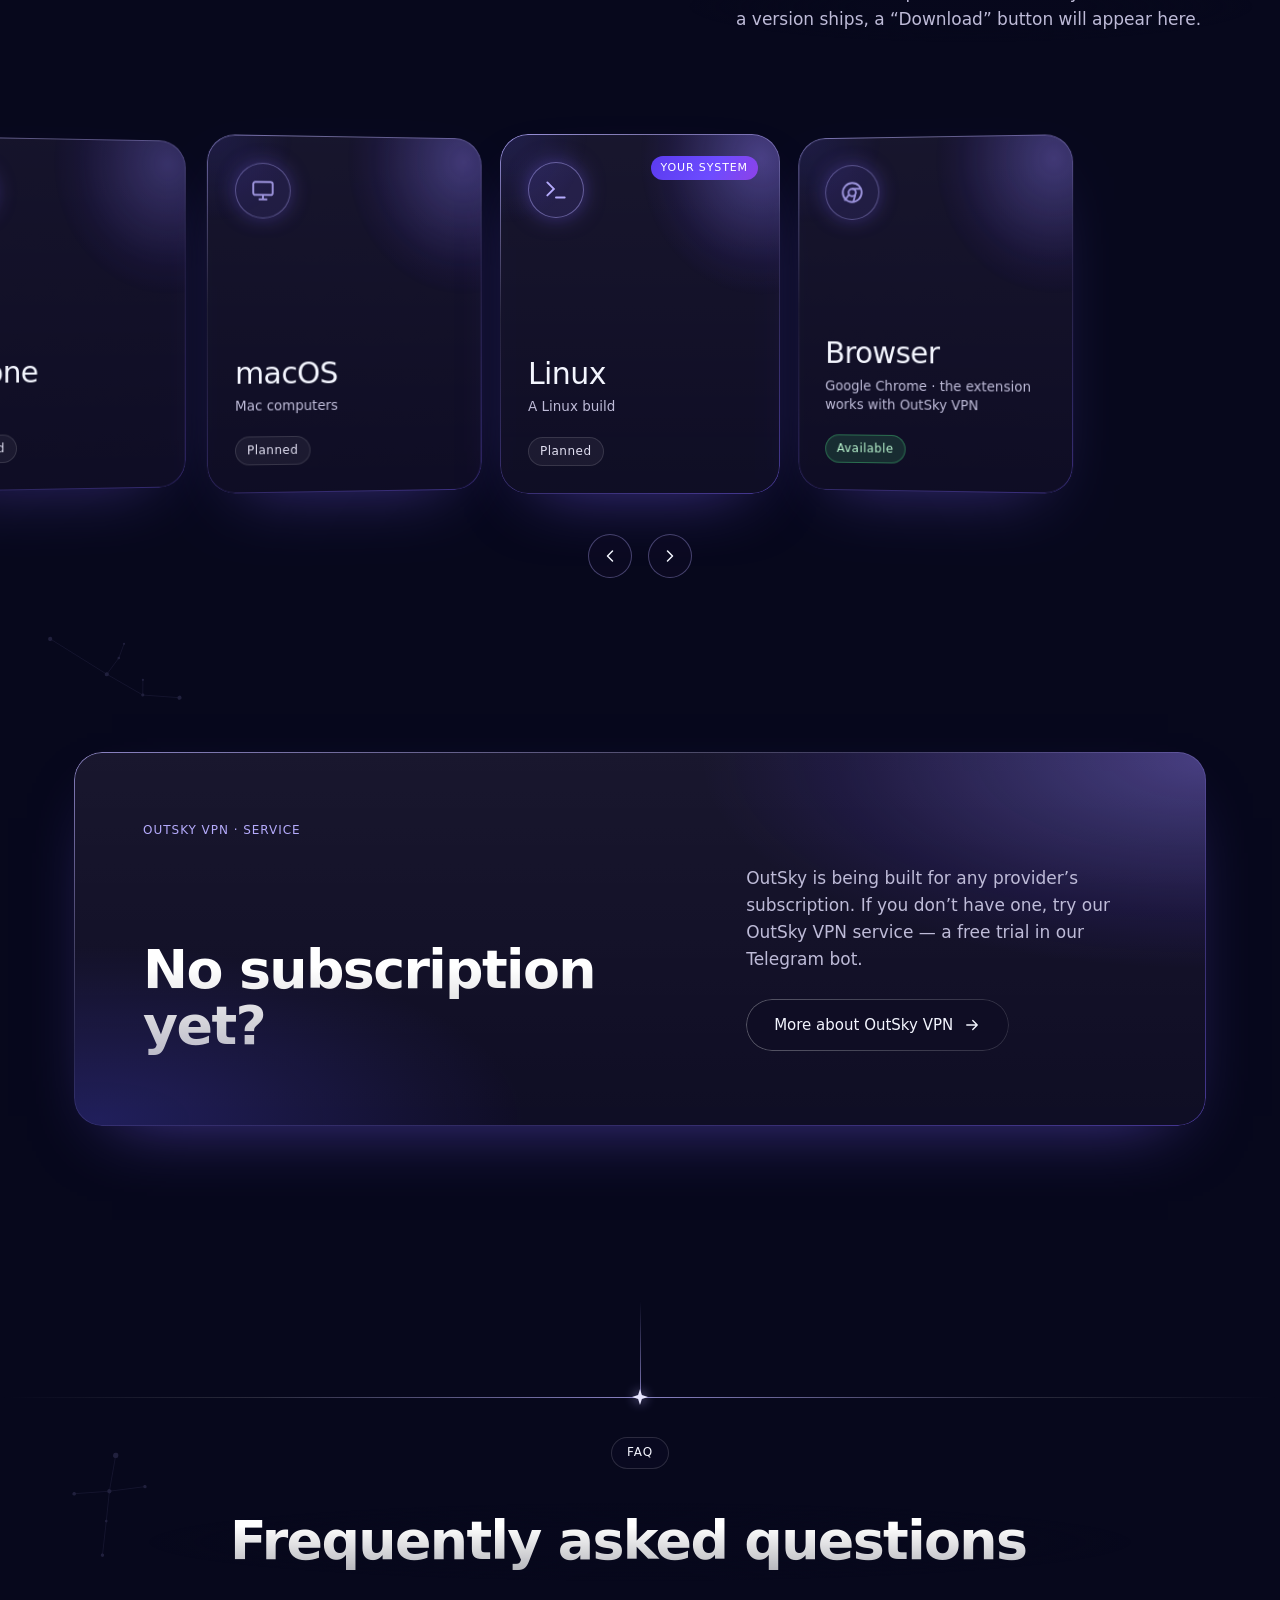
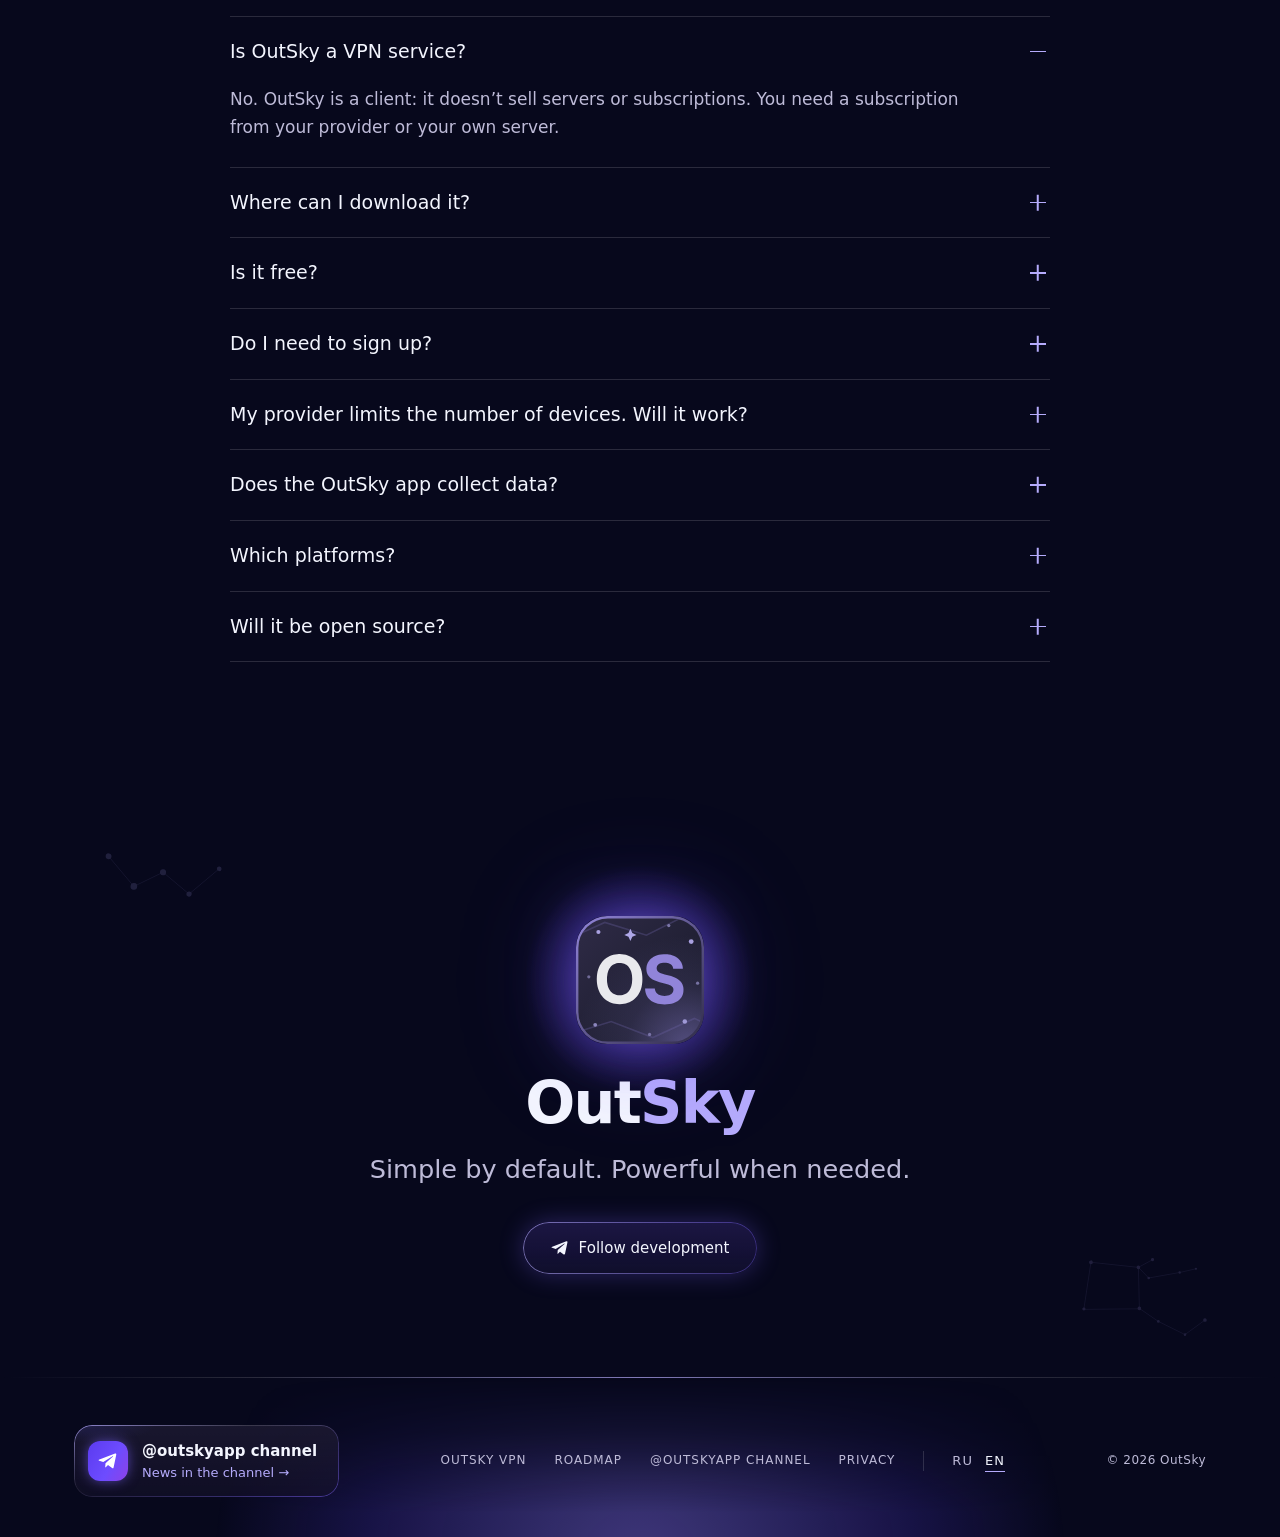
==== commit ce580db6: "Общая основа дизайна страниц и роадмап в новом дизайне - home.css разделён: общее (токены, фон, стек" ====
--- a/en/index.html
+++ b/en/index.html
@@ -28,15 +28,17 @@
 <meta name="twitter:card" content="summary_large_image">
 <link rel="preload" href="/assets/fonts/inter-latin.woff2" as="font" type="font/woff2" crossorigin>
 <link rel="stylesheet" href="/assets/css/fonts.css">
+<link rel="stylesheet" href="/assets/css/nebula.css">
 <link rel="stylesheet" href="/assets/css/app-ui.css">
 <link rel="stylesheet" href="/assets/css/home.css">
 <script src="/assets/js/early.js"></script>
 <script src="/assets/js/core.js" defer></script>
+<script src="/assets/js/sky.js" defer></script>
 <script src="/assets/js/app-ui.js" defer></script>
 </head>
 <body>
 <a class="skip" href="#main">Skip to content</a>
-<!-- свечение у курсора: один фиксированный слой под содержимым (fx-home.js; только мышь, без RM и ?shot) -->
+<!-- свечение у курсора: один фиксированный слой под содержимым (sky.js; только мышь, без RM и ?shot) -->
 <div class="cglow" aria-hidden="true"></div>
 <!-- плёночное зерно: фиксированный неподвижный слой поверх всего, только декор -->
 <div class="grain" aria-hidden="true"><i></i></div>
@@ -115,22 +117,22 @@
       <span class="sp"></span>
       <span class="osw-nav" data-k="set" title="Settings"><svg viewBox="0 0 24 24" fill="none" stroke="currentColor" stroke-width="1.7" stroke-linecap="round"><path d="M4 7h16M4 12h16M4 17h16"/><circle cx="9" cy="7" r="1.9" fill="currentColor"/><circle cx="15" cy="12" r="1.9" fill="currentColor"/><circle cx="7" cy="17" r="1.9" fill="currentColor"/></svg><span class="t">Settings</span></span>
       <div class="osw-mode" id="oswMode" role="radiogroup" aria-label="Connection mode">
-        <span class="on" data-m="0" role="radio" tabindex="0" aria-checked="true" title="Proxy: system proxy — apps that support it go through the VPN"><svg viewBox="0 0 24 24" fill="none" stroke="currentColor" stroke-width="2" stroke-linecap="round" stroke-linejoin="round"><path d="M3.5 12h12M11.5 7.5 16 12l-4.5 4.5"/><path d="M20 5v14"/></svg><span class="t">Proxy</span></span>
-        <span data-m="1" role="radio" tabindex="0" aria-checked="false" title="Tunnel (TUN): all device traffic"><svg viewBox="0 0 24 24" fill="none" stroke="currentColor" stroke-width="2" stroke-linecap="round" stroke-linejoin="round"><path d="M3.5 20v-8a8.5 8.5 0 0 1 17 0v8"/><path d="M8 20v-7a4 4 0 0 1 8 0v7"/><path d="M2.5 20h19"/></svg><span class="t">Tunnel</span></span>
-      </div>
-      <span class="osw-nav osw-fold" role="button" tabindex="0" data-act="fold" aria-expanded="true" title="Collapse menu"><svg viewBox="0 0 24 24" fill="none" stroke="currentColor" stroke-width="1.7" stroke-linecap="round" stroke-linejoin="round"><rect x="3.5" y="4.5" width="17" height="15" rx="3"/><path d="M9.5 4.5v15M15.5 10l-2 2 2 2"/></svg><span class="t">Collapse</span></span>
+        <span class="on" data-m="0" role="radio" tabindex="-1" aria-checked="true" title="Proxy: system proxy — apps that support it go through the VPN"><svg viewBox="0 0 24 24" fill="none" stroke="currentColor" stroke-width="2" stroke-linecap="round" stroke-linejoin="round"><path d="M3.5 12h12M11.5 7.5 16 12l-4.5 4.5"/><path d="M20 5v14"/></svg><span class="t">Proxy</span></span>
+        <span data-m="1" role="radio" tabindex="-1" aria-checked="false" title="Tunnel (TUN): all device traffic"><svg viewBox="0 0 24 24" fill="none" stroke="currentColor" stroke-width="2" stroke-linecap="round" stroke-linejoin="round"><path d="M3.5 20v-8a8.5 8.5 0 0 1 17 0v8"/><path d="M8 20v-7a4 4 0 0 1 8 0v7"/><path d="M2.5 20h19"/></svg><span class="t">Tunnel</span></span>
+      </div>
+      <span class="osw-nav osw-fold" role="button" tabindex="-1" data-act="fold" aria-expanded="true" title="Collapse menu"><svg viewBox="0 0 24 24" fill="none" stroke="currentColor" stroke-width="1.7" stroke-linecap="round" stroke-linejoin="round"><rect x="3.5" y="4.5" width="17" height="15" rx="3"/><path d="M9.5 4.5v15M15.5 10l-2 2 2 2"/></svg><span class="t">Collapse</span></span>
     </div>
 
     <div class="osw-side" role="group" aria-label="Servers">
       <div class="osw-h"><span class="osw-ht">Servers</span>
-        <span class="osw-tool on" role="button" tabindex="0" data-act="reping" aria-pressed="true" title="Show ping and re-test all servers"><svg viewBox="0 0 24 24" fill="none" stroke="currentColor" stroke-width="2.2" stroke-linecap="round" stroke-linejoin="round"><path d="M20 11a8 8 0 1 0-2.3 5.3"/><path d="M20 4v6h-6"/></svg><span>Ping</span></span>
-        <span class="osw-tool" role="button" tabindex="0" data-act="speed" aria-haspopup="dialog" title="Speed-test all servers — speeds appear next to each server"><svg viewBox="0 0 24 24" fill="none" stroke="currentColor" stroke-width="2.2" stroke-linecap="round" stroke-linejoin="round"><path d="M4.5 17.5a8.5 8.5 0 1 1 15 0"/><path d="M12 14.5 16 9"/><circle cx="12" cy="14.5" r="1.3" fill="currentColor" stroke="none"/></svg><span id="oswSpeedLbl">Speed</span></span>
-        <span class="osw-ib" role="button" tabindex="0" aria-label="Add subscription" title="Add subscription"><svg viewBox="0 0 24 24" fill="none" stroke="currentColor" stroke-width="2" stroke-linecap="round"><path d="M12 5v14M5 12h14"/></svg></span>
+        <span class="osw-tool on" role="button" tabindex="-1" data-act="reping" aria-pressed="true" title="Show ping and re-test all servers"><svg viewBox="0 0 24 24" fill="none" stroke="currentColor" stroke-width="2.2" stroke-linecap="round" stroke-linejoin="round"><path d="M20 11a8 8 0 1 0-2.3 5.3"/><path d="M20 4v6h-6"/></svg><span>Ping</span></span>
+        <span class="osw-tool" role="button" tabindex="-1" data-act="speed" aria-haspopup="dialog" title="Speed-test all servers — speeds appear next to each server"><svg viewBox="0 0 24 24" fill="none" stroke="currentColor" stroke-width="2.2" stroke-linecap="round" stroke-linejoin="round"><path d="M4.5 17.5a8.5 8.5 0 1 1 15 0"/><path d="M12 14.5 16 9"/><circle cx="12" cy="14.5" r="1.3" fill="currentColor" stroke="none"/></svg><span id="oswSpeedLbl">Speed</span></span>
+        <span class="osw-ib" role="button" tabindex="-1" aria-label="Add subscription" title="Add subscription"><svg viewBox="0 0 24 24" fill="none" stroke="currentColor" stroke-width="2" stroke-linecap="round"><path d="M12 5v14M5 12h14"/></svg></span>
       </div>
       <!-- тест скорости тратит трафик подписки — сначала спрашиваем -->
       <div class="osw-ask" id="oswAsk" role="dialog" aria-label="Speed test" hidden>
         <p>A speed test of all servers will use about <b>150&nbsp;MB</b> of subscription traffic.</p>
-        <div><span class="osw-btn" role="button" tabindex="0" data-act="speed-cancel">Cancel</span><span class="osw-btn pri" role="button" tabindex="0" data-act="speed-run">Run</span></div>
+        <div><span class="osw-btn" role="button" tabindex="-1" data-act="speed-cancel">Cancel</span><span class="osw-btn pri" role="button" tabindex="-1" data-act="speed-run">Run</span></div>
       </div>
       <div class="osw-sub">
         <div class="osw-sub-h"><span class="osw-av">M</span><div class="osw-g"><b>My Provider</b><small>Updated 5 min ago</small></div>
@@ -140,13 +142,13 @@
       </div>
       <div class="osw-seg" id="oswFlt"><span class="on" data-f="all">All</span><span data-f="v">VLESS</span><span data-f="h">Hysteria2</span><span data-f="o">Other</span></div>
       <div class="osw-list">
-        <div class="osw-row osw-fast" role="button" tabindex="0" data-fast><span class="bolt"><svg viewBox="0 0 24 24"><path d="M13 2 4 14h6l-1 8 9-12h-6l1-8z" fill="currentColor"/></svg></span><div class="osw-g"><b>Fastest</b><small id="oswFastSub">Now: Japan</small></div><span class="osw-ping q1" id="oswFastPing">38 ms</span></div>
+        <div class="osw-row osw-fast" role="button" tabindex="-1" data-fast><span class="bolt"><svg viewBox="0 0 24 24"><path d="M13 2 4 14h6l-1 8 9-12h-6l1-8z" fill="currentColor"/></svg></span><div class="osw-g"><b>Fastest</b><small id="oswFastSub">Now: Japan</small></div><span class="osw-ping q1" id="oswFastPing">38 ms</span></div>
         <div class="osw-gl"><span>My Provider</span><span>11 servers</span></div>
         <div id="oswRows">
           <div class="osw-row sel"><span class="osw-fl"><svg viewBox="0 0 30 20"><rect width="30" height="20" fill="#fff"/><circle cx="15" cy="10" r="6" fill="#bc002d"/></svg></span><div class="osw-g"><b>Japan</b><small><i>VLESS</i> · TCP · REALITY</small></div><span class="osw-ping q1">38 ms</span></div>
           <div class="osw-row"><span class="osw-fl"><svg viewBox="0 0 30 20"><rect width="30" height="20" fill="#fff"/><circle cx="15" cy="10" r="6" fill="#bc002d"/></svg></span><div class="osw-g"><b>Japan HY2</b><small><i>Hysteria2</i> · TLS</small></div><span class="osw-ping q1">41 ms</span></div>
           <div class="osw-row"><span class="osw-fl"><svg viewBox="0 0 30 20"><rect width="30" height="20" fill="#fff"/><rect width="7.5" height="20" fill="#d52b1e"/><rect x="22.5" width="7.5" height="20" fill="#d52b1e"/><path d="M15 5l1.4 3 2.6-1-1 3.6 2-.6-2 3h-2.2v2.5h-1.6V13H12l-2-3 2 .6-1-3.6 2.6 1z" fill="#d52b1e"/></svg></span><div class="osw-g"><b>Canada</b><small><i>VLESS</i> · XHTTP · REALITY</small></div><span class="osw-ping q2">64 ms</span></div>
-          <div class="osw-row"><span class="osw-fl"><svg viewBox="0 0 30 20"><rect width="30" height="10" fill="#fff"/><rect y="10" width="30" height="10" fill="#dc143c"/></svg></span><div class="osw-g"><b>Poland</b><small><i>AmneziaWG</i> · UDP</small></div><span class="osw-ping q4">640 ms</span></div>
+          <div class="osw-row"><span class="osw-fl"><svg viewBox="0 0 30 20"><rect width="30" height="10" fill="#fff"/><rect y="10" width="30" height="10" fill="#d7141a"/><path d="M0 0 15 10 0 20Z" fill="#11457e"/></svg></span><div class="osw-g"><b>Czechia</b><small><i>AmneziaWG</i> · UDP</small></div><span class="osw-ping q4">640 ms</span></div>
           <div class="osw-row"><span class="osw-fl"><svg viewBox="0 0 30 20"><rect width="30" height="10" fill="#ef3340"/><rect y="10" width="30" height="10" fill="#fff"/><circle cx="7" cy="5" r="3" fill="#fff"/><circle cx="8.2" cy="5" r="3" fill="#ef3340"/></svg></span><div class="osw-g"><b>Singapore</b><small><i>Trojan</i> · WS · TLS</small></div><span class="osw-ping q3">212 ms</span></div>
           <div class="osw-row"><span class="osw-fl"><svg viewBox="0 0 30 20"><rect width="30" height="20" fill="#ed2939"/><rect y="6.7" width="30" height="6.6" fill="#fff"/></svg></span><div class="osw-g"><b>Austria</b><small><i>Shadowsocks</i> · 2022</small></div><span class="osw-ping na">n/a</span></div>
           <div class="osw-row"><span class="osw-fl"><svg viewBox="0 0 30 20"><rect width="10" height="20" fill="#009246"/><rect x="10" width="10" height="20" fill="#fff"/><rect x="20" width="10" height="20" fill="#ce2b37"/></svg></span><div class="osw-g"><b>Italy</b><small><i>VLESS</i> · TCP · REALITY</small></div><span class="osw-ping q1">57 ms</span></div>
@@ -175,7 +177,7 @@
       </svg>
 
       <span class="osw-kick" role="status"><i class="led"></i><span id="oswKick">Connected</span></span>
-      <div class="osw-dial" id="oswPw" role="button" tabindex="0" aria-label="Disconnect">
+      <div class="osw-dial" id="oswPw" role="button" tabindex="-1" aria-label="Disconnect">
         <i class="bloom"></i><i class="track"></i>
         <svg class="spin" viewBox="0 0 124 124" aria-hidden="true"><circle cx="62" cy="62" r="61" fill="none" stroke="currentColor" stroke-width="2" stroke-linecap="round" stroke-dasharray="80 304"/></svg>
         <i class="ring"></i>
@@ -188,7 +190,7 @@
         <div><div class="osw-k">Ping</div><div class="osw-v" id="oswPing">38 <small>ms</small></div></div>
         <div><div class="osw-k">Time</div><div class="osw-v" id="oswTm">00:42:17</div></div>
         <div><div class="osw-k">Traffic</div><div class="osw-v" id="oswTr">1.2 <small>GB</small></div></div>
-        <span class="osw-acts"><span class="osw-btn pri" role="button" tabindex="0" data-act="retry">Retry</span><span class="osw-btn" role="button" tabindex="0" data-act="another">Another server</span></span>
+        <span class="osw-acts"><span class="osw-btn pri" role="button" tabindex="-1" data-act="retry">Retry</span><span class="osw-btn" role="button" tabindex="-1" data-act="another">Another server</span></span>
       </div>
 
       <div class="osw-chart">
@@ -206,9 +208,9 @@
       </div>
 
       <div class="osw-cards">
-        <div class="osw-card" role="button" tabindex="0" data-k="route"><span class="ci"><svg viewBox="0 0 24 24" fill="none" stroke="currentColor" stroke-width="1.8" stroke-linecap="round" stroke-linejoin="round"><path d="M4 17c6.5 0 6.5-10 13-10M4 7c6.5 0 6.5 10 13 10M17 4l3 3-3 3M17 14l3 3-3 3"/></svg></span>
+        <div class="osw-card" role="button" tabindex="-1" data-k="route"><span class="ci"><svg viewBox="0 0 24 24" fill="none" stroke="currentColor" stroke-width="1.8" stroke-linecap="round" stroke-linejoin="round"><path d="M4 17c6.5 0 6.5-10 13-10M4 7c6.5 0 6.5 10 13 10M17 4l3 3-3 3M17 14l3 3-3 3"/></svg></span>
           <div class="osw-g"><small>Routing</small><b id="oswRoute">Russia direct</b></div><span class="chev"><svg viewBox="0 0 24 24" fill="none" stroke="currentColor" stroke-width="2.2" stroke-linecap="round" stroke-linejoin="round"><path d="M9 6l6 6-6 6"/></svg></span></div>
-        <div class="osw-card" role="button" tabindex="0" data-k="dns"><span class="ci"><svg viewBox="0 0 24 24" fill="none" stroke="currentColor" stroke-width="1.8" stroke-linecap="round" stroke-linejoin="round"><circle cx="12" cy="12" r="8"/><path d="M4 12h16M12 4c-4.5 4.5-4.5 11.5 0 16M12 4c4.5 4.5 4.5 11.5 0 16"/></svg></span>
+        <div class="osw-card" role="button" tabindex="-1" data-k="dns"><span class="ci"><svg viewBox="0 0 24 24" fill="none" stroke="currentColor" stroke-width="1.8" stroke-linecap="round" stroke-linejoin="round"><circle cx="12" cy="12" r="8"/><path d="M4 12h16M12 4c-4.5 4.5-4.5 11.5 0 16M12 4c4.5 4.5 4.5 11.5 0 16"/></svg></span>
           <div class="osw-g"><small>DNS</small><b>Smart split</b></div><span class="chev"><svg viewBox="0 0 24 24" fill="none" stroke="currentColor" stroke-width="2.2" stroke-linecap="round" stroke-linejoin="round"><path d="M9 6l6 6-6 6"/></svg></span></div>
       </div>
     </div>
@@ -229,27 +231,27 @@
     <div class="osp-lbl">Current provider</div>
     <div class="osp-prov">
       <div class="osp-ph"><span class="chev"><svg viewBox="0 0 24 24" fill="none" stroke="currentColor" stroke-width="2.4" stroke-linecap="round" stroke-linejoin="round"><path d="m6 9 6 6 6-6"/></svg></span><b>My Provider</b><small>5 min</small>
-        <span class="osp-rb" role="button" tabindex="0" data-osp-act="reping" aria-label="Re-test ping on all servers"><svg viewBox="0 0 24 24" fill="none" stroke="currentColor" stroke-width="2.2" stroke-linecap="round" stroke-linejoin="round"><path d="M20 11a8 8 0 1 0-2.3 5.3"/><path d="M20 4v6h-6"/></svg></span>
+        <span class="osp-rb" role="button" tabindex="-1" data-osp-act="reping" aria-label="Re-test ping on all servers"><svg viewBox="0 0 24 24" fill="none" stroke="currentColor" stroke-width="2.2" stroke-linecap="round" stroke-linejoin="round"><path d="M20 11a8 8 0 1 0-2.3 5.3"/><path d="M20 4v6h-6"/></svg></span>
         <span class="osp-rb" aria-hidden="true"><svg viewBox="0 0 24 24" fill="currentColor"><circle cx="5" cy="12" r="1.8"/><circle cx="12" cy="12" r="1.8"/><circle cx="19" cy="12" r="1.8"/></svg></span></div>
       <div class="osp-q"><span><b>42.1 GB</b></span><span class="osw-bar"><i></i></span><span>21 days</span></div>
       <div class="osp-rows">
-        <div class="osp-row sel" data-i="0" role="button" tabindex="0"><span class="osw-fl"><svg viewBox="0 0 30 20"><rect width="30" height="20" fill="#fff"/><circle cx="15" cy="10" r="6" fill="#bc002d"/></svg></span><span class="g"><b>Japan</b><small><span class="pv">VLESS</span> · TCP · <span class="pr">REALITY</span></small></span><span class="osp-pg q1">38 ms</span></div>
-        <div class="osp-row" data-i="1" role="button" tabindex="0"><span class="osw-fl"><svg viewBox="0 0 30 20"><rect width="30" height="20" fill="#fff"/><circle cx="15" cy="10" r="6" fill="#bc002d"/></svg></span><span class="g"><b>Japan HY2</b><small><span class="ph">Hysteria2</span> · <span class="pt">TLS</span></small></span><span class="osp-pg q1">41 ms</span></div>
-        <div class="osp-row" data-i="2" role="button" tabindex="0"><span class="osw-fl"><svg viewBox="0 0 30 20"><rect width="30" height="20" fill="#fff"/><rect width="7.5" height="20" fill="#d52b1e"/><rect x="22.5" width="7.5" height="20" fill="#d52b1e"/><path d="M15 5l1.4 3 2.6-1-1 3.6 2-.6-2 3h-2.2v2.5h-1.6V13H12l-2-3 2 .6-1-3.6 2.6 1z" fill="#d52b1e"/></svg></span><span class="g"><b>Canada</b><small><span class="pv">VLESS</span> · XHTTP · <span class="pr">REALITY</span></small></span><span class="osp-pg q2">64 ms</span></div>
-        <div class="osp-row" data-i="3" role="button" tabindex="0"><span class="osw-fl"><svg viewBox="0 0 30 20"><rect width="30" height="10" fill="#fff"/><rect y="10" width="30" height="10" fill="#dc143c"/></svg></span><span class="g"><b>Poland</b><small><span class="pw">AmneziaWG</span> · UDP</small></span><span class="osp-pg q4">640 ms</span></div>
-        <div class="osp-row" data-i="4" role="button" tabindex="0"><span class="osw-fl"><svg viewBox="0 0 30 20"><rect width="30" height="10" fill="#ef3340"/><rect y="10" width="30" height="10" fill="#fff"/><circle cx="7" cy="5" r="3" fill="#fff"/><circle cx="8.2" cy="5" r="3" fill="#ef3340"/></svg></span><span class="g"><b>Singapore</b><small><span class="po">Trojan</span> · WS · <span class="pt">TLS</span></small></span><span class="osp-pg q3">212 ms</span></div>
-        <div class="osp-row" data-i="5" role="button" tabindex="0"><span class="osw-fl"><svg viewBox="0 0 30 20"><rect width="30" height="20" fill="#ed2939"/><rect y="6.7" width="30" height="6.6" fill="#fff"/></svg></span><span class="g"><b>Austria</b><small><span class="ps">Shadowsocks</span> · 2022</small></span><span class="osp-pg na">n/a</span></div>
-        <div class="osp-row" data-i="6" role="button" tabindex="0"><span class="osw-fl"><svg viewBox="0 0 30 20"><rect width="10" height="20" fill="#009246"/><rect x="10" width="10" height="20" fill="#fff"/><rect x="20" width="10" height="20" fill="#ce2b37"/></svg></span><span class="g"><b>Italy</b><small><span class="pv">VLESS</span> · TCP · <span class="pr">REALITY</span></small></span><span class="osp-pg q1">57 ms</span></div>
-        <div class="osp-row" data-i="7" role="button" tabindex="0"><span class="osw-fl"><svg viewBox="0 0 30 20"><rect width="30" height="20" fill="#aa151b"/><rect y="5" width="30" height="10" fill="#f1bf00"/></svg></span><span class="g"><b>Spain</b><small><span class="ph">Hysteria2</span> · <span class="pt">TLS</span></small></span><span class="osp-pg q2">83 ms</span></div>
-        <div class="osp-row" data-i="8" role="button" tabindex="0"><span class="osw-fl"><svg viewBox="0 0 30 20"><rect width="30" height="20" fill="#009c3b"/><path d="M15 3 27 10 15 17 3 10z" fill="#ffdf00"/><circle cx="15" cy="10" r="4.2" fill="#002776"/></svg></span><span class="g"><b>Brazil</b><small><span class="pv">VLESS</span> · gRPC · <span class="pr">REALITY</span></small></span><span class="osp-pg q3">188 ms</span></div>
-        <div class="osp-row" data-i="9" role="button" tabindex="0"><span class="osw-fl"><svg viewBox="0 0 30 20"><rect width="30" height="20" fill="#fff"/><rect width="30" height="6.67" fill="#ff9933"/><rect y="13.33" width="30" height="6.67" fill="#138808"/><circle cx="15" cy="10" r="2.6" fill="none" stroke="#000080" stroke-width=".8"/></svg></span><span class="g"><b>India</b><small><span class="po">Trojan</span> · WS · <span class="pt">TLS</span></small></span><span class="osp-pg q2">134 ms</span></div>
-        <div class="osp-row" data-i="10" role="button" tabindex="0"><span class="osw-fl"><svg viewBox="0 0 30 20"><rect width="30" height="20" fill="#74acdf"/><rect y="6.67" width="30" height="6.67" fill="#fff"/><circle cx="15" cy="10" r="2" fill="#f6b40e"/></svg></span><span class="g"><b>Argentina</b><small><span class="ps">Shadowsocks</span> · 2022</small></span><span class="osp-pg q3">233 ms</span></div>
+        <div class="osp-row sel" data-i="0" role="button" tabindex="-1"><span class="osw-fl"><svg viewBox="0 0 30 20"><rect width="30" height="20" fill="#fff"/><circle cx="15" cy="10" r="6" fill="#bc002d"/></svg></span><span class="g"><b>Japan</b><small><span class="pv">VLESS</span> · TCP · <span class="pr">REALITY</span></small></span><span class="osp-pg q1">38 ms</span></div>
+        <div class="osp-row" data-i="1" role="button" tabindex="-1"><span class="osw-fl"><svg viewBox="0 0 30 20"><rect width="30" height="20" fill="#fff"/><circle cx="15" cy="10" r="6" fill="#bc002d"/></svg></span><span class="g"><b>Japan HY2</b><small><span class="ph">Hysteria2</span> · <span class="pt">TLS</span></small></span><span class="osp-pg q1">41 ms</span></div>
+        <div class="osp-row" data-i="2" role="button" tabindex="-1"><span class="osw-fl"><svg viewBox="0 0 30 20"><rect width="30" height="20" fill="#fff"/><rect width="7.5" height="20" fill="#d52b1e"/><rect x="22.5" width="7.5" height="20" fill="#d52b1e"/><path d="M15 5l1.4 3 2.6-1-1 3.6 2-.6-2 3h-2.2v2.5h-1.6V13H12l-2-3 2 .6-1-3.6 2.6 1z" fill="#d52b1e"/></svg></span><span class="g"><b>Canada</b><small><span class="pv">VLESS</span> · XHTTP · <span class="pr">REALITY</span></small></span><span class="osp-pg q2">64 ms</span></div>
+        <div class="osp-row" data-i="3" role="button" tabindex="-1"><span class="osw-fl"><svg viewBox="0 0 30 20"><rect width="30" height="10" fill="#fff"/><rect y="10" width="30" height="10" fill="#d7141a"/><path d="M0 0 15 10 0 20Z" fill="#11457e"/></svg></span><span class="g"><b>Czechia</b><small><span class="pw">AmneziaWG</span> · UDP</small></span><span class="osp-pg q4">640 ms</span></div>
+        <div class="osp-row" data-i="4" role="button" tabindex="-1"><span class="osw-fl"><svg viewBox="0 0 30 20"><rect width="30" height="10" fill="#ef3340"/><rect y="10" width="30" height="10" fill="#fff"/><circle cx="7" cy="5" r="3" fill="#fff"/><circle cx="8.2" cy="5" r="3" fill="#ef3340"/></svg></span><span class="g"><b>Singapore</b><small><span class="po">Trojan</span> · WS · <span class="pt">TLS</span></small></span><span class="osp-pg q3">212 ms</span></div>
+        <div class="osp-row" data-i="5" role="button" tabindex="-1"><span class="osw-fl"><svg viewBox="0 0 30 20"><rect width="30" height="20" fill="#ed2939"/><rect y="6.7" width="30" height="6.6" fill="#fff"/></svg></span><span class="g"><b>Austria</b><small><span class="ps">Shadowsocks</span> · 2022</small></span><span class="osp-pg na">n/a</span></div>
+        <div class="osp-row" data-i="6" role="button" tabindex="-1"><span class="osw-fl"><svg viewBox="0 0 30 20"><rect width="10" height="20" fill="#009246"/><rect x="10" width="10" height="20" fill="#fff"/><rect x="20" width="10" height="20" fill="#ce2b37"/></svg></span><span class="g"><b>Italy</b><small><span class="pv">VLESS</span> · TCP · <span class="pr">REALITY</span></small></span><span class="osp-pg q1">57 ms</span></div>
+        <div class="osp-row" data-i="7" role="button" tabindex="-1"><span class="osw-fl"><svg viewBox="0 0 30 20"><rect width="30" height="20" fill="#aa151b"/><rect y="5" width="30" height="10" fill="#f1bf00"/></svg></span><span class="g"><b>Spain</b><small><span class="ph">Hysteria2</span> · <span class="pt">TLS</span></small></span><span class="osp-pg q2">83 ms</span></div>
+        <div class="osp-row" data-i="8" role="button" tabindex="-1"><span class="osw-fl"><svg viewBox="0 0 30 20"><rect width="30" height="20" fill="#009c3b"/><path d="M15 3 27 10 15 17 3 10z" fill="#ffdf00"/><circle cx="15" cy="10" r="4.2" fill="#002776"/></svg></span><span class="g"><b>Brazil</b><small><span class="pv">VLESS</span> · gRPC · <span class="pr">REALITY</span></small></span><span class="osp-pg q3">188 ms</span></div>
+        <div class="osp-row" data-i="9" role="button" tabindex="-1"><span class="osw-fl"><svg viewBox="0 0 30 20"><rect width="30" height="20" fill="#fff"/><rect width="30" height="6.67" fill="#ff9933"/><rect y="13.33" width="30" height="6.67" fill="#138808"/><circle cx="15" cy="10" r="2.6" fill="none" stroke="#000080" stroke-width=".8"/></svg></span><span class="g"><b>India</b><small><span class="po">Trojan</span> · WS · <span class="pt">TLS</span></small></span><span class="osp-pg q2">134 ms</span></div>
+        <div class="osp-row" data-i="10" role="button" tabindex="-1"><span class="osw-fl"><svg viewBox="0 0 30 20"><rect width="30" height="20" fill="#74acdf"/><rect y="6.67" width="30" height="6.67" fill="#fff"/><circle cx="15" cy="10" r="2" fill="#f6b40e"/></svg></span><span class="g"><b>Argentina</b><small><span class="ps">Shadowsocks</span> · 2022</small></span><span class="osp-pg q3">233 ms</span></div>
       </div>
     </div>
 
     <!-- плашка подключения: переключатель + сервер, скорость, время -->
     <div class="osp-cb">
-      <span class="osp-tg" data-osp-pw role="button" tabindex="0" aria-label="Disconnect"><i><svg viewBox="0 0 24 24" fill="none" stroke="currentColor" stroke-width="2.2" stroke-linecap="round"><path d="M12 3v9"/><path d="M6.6 6.6a8 8 0 1 0 10.8 0"/></svg></i></span>
+      <span class="osp-tg" data-osp-pw role="button" tabindex="-1" aria-label="Disconnect"><i><svg viewBox="0 0 24 24" fill="none" stroke="currentColor" stroke-width="2.2" stroke-linecap="round"><path d="M12 3v9"/><path d="M6.6 6.6a8 8 0 1 0 10.8 0"/></svg></i></span>
       <span class="osp-ci"><span class="osp-ct"><span class="osw-fl"><svg viewBox="0 0 30 20"><rect width="30" height="20" fill="#fff"/><circle cx="15" cy="10" r="6" fill="#bc002d"/></svg></span>Japan</span>
         <span class="osp-cs"><span>↑ <b class="osp-up">23</b></span><span>↓ <b class="osp-dn">84</b> Mbps</span><span><svg viewBox="0 0 24 24" fill="none" stroke="currentColor" stroke-width="2.2" stroke-linecap="round"><circle cx="12" cy="13" r="8"/><path d="M12 9v4l2.5 2M10 2.5h4"/></svg><b class="osp-tm">00:42:17</b></span></span></span>
     </div>
--- a/assets/css/nebula.css
+++ b/assets/css/nebula.css
@@ -0,0 +1,368 @@
+/* outsky.app — общая основа страниц в концепции «Туманность»: токены, база и типографика, фон (зерно, свечение у курсора,
+   созвездия, туманности), стекло, пилюли, метки, шапка и меню, заголовки секций, FAQ, финал и подвал, режимы.
+   Порядок подключения: fonts.css → nebula.css → (app-ui.css — только где есть макет приложения) → CSS страницы (home.css у главной).
+   Шрифт Inter — /assets/css/fonts.css (начертания 300–800). Поведение — core.js и sky.js. */
+:root{
+  --ok:#4ADE80; --warn:#FACC15; --err:#F87171;
+  --r-sm:12px; --r-md:16px; --r-xl:28px; --r-pill:999px;
+  --wrap:1180px; --gutter:clamp(16px,4vw,24px); --sec-y:clamp(96px,11vw,160px); --header-h:64px;
+  --z-header:50; --z-grain:60; --z-menu:100;
+  --e-out:cubic-bezier(.17,.25,.30,1);    /* появления */
+  --e-mech:cubic-bezier(.7,0,.3,1);       /* переключатели */
+  --e-expo:cubic-bezier(.16,1,.3,1);      /* вход сцены */
+  --e-film:cubic-bezier(.2,.7,.2,1);      /* «кино»: проявления 1.0–1.4s */
+  --d-xs:.15s; --d-s:.3s; --d-m:.5s; --d-l:.8s; --st-card:.06s;
+  --font:"Inter","Inter Fallback",system-ui,-apple-system,"Segoe UI",sans-serif;
+  --mono:ui-monospace,"Cascadia Code","SF Mono",Consolas,monospace;   /* своего моно-файла нет — системный */
+  --ink:#07081C; --text:#F3F5FE; --text-2:#BEBBD8; --hair:rgb(255 255 255/.14); --lav:#B5ABFC; --violet:#7B61FF;
+  --grad-text:linear-gradient(100deg,#e7e5fe 0%,#b5abfc 35%,#7b61ff 70%,#a24bf0 100%);   /* акцентная строка */
+  --grad-glass:linear-gradient(#fff 22.5%,rgb(255 255 255/.7));                           /* «стеклянная» строка */
+  --hg:clamp(16px,4vw,56px);                 /* поля первого экрана и шапки */
+  --glass:linear-gradient(rgb(255 255 255/.06),rgb(255 255 255/.02)),rgb(13 11 36/.62);
+  --edge:linear-gradient(160deg,rgb(181 171 252/.7),rgb(255 255 255/.07) 38%,rgb(123 97 255/.5));
+  --mask-ring:linear-gradient(#000 0 0) content-box,linear-gradient(#000 0 0);
+}
+/* против CLS при подмене шрифта (на Android Arial нет — там системный фолбэк) */
+@font-face{ font-family:"Inter Fallback"; src:local("Arial"); size-adjust:107.4%; ascent-override:90.2%; descent-override:22.48%; line-gap-override:0% }
+
+*,*::before,*::after{box-sizing:border-box}
+html{-webkit-text-size-adjust:100%; text-size-adjust:100%; background:var(--ink); color-scheme:dark}
+body{margin:0; font-family:var(--font); -webkit-font-smoothing:antialiased; overflow-x:clip; background:var(--ink); color:var(--text); font-size:17px; line-height:1.6}
+img,svg{max-width:100%}
+a{color:inherit}
+button{font:inherit; color:inherit}
+:focus-visible{outline:2px solid #B5ABFC; outline-offset:3px}
+::selection{background:rgb(123 97 255/.45); color:#fff}
+/* «К содержимому» (и «Пропустить» перед закреплённой колодой главной) — видны только в фокусе */
+.skip{position:absolute; left:var(--gutter); top:8px; z-index:var(--z-menu); padding:10px 16px; border-radius:var(--r-pill);
+  background:#120D2B; color:#F3F5FE; text-decoration:none; transform:translateY(-200%)}
+.skip:focus{transform:none}
+.wrap{max-width:var(--wrap); margin:0 auto; padding:0 var(--gutter)}
+.sec{position:relative; isolation:isolate; overflow-x:clip; padding:calc(var(--sec-y) * .62) 0}   /* clip не ломает sticky */
+/* первый экран внутренней страницы: отступ под закреплённую шапку, как у .hero главной (home.css) */
+.sec-top{position:relative; isolation:isolate; overflow-x:clip; padding:calc(var(--header-h) + clamp(18px,4.2vh,44px)) 0 clamp(56px,7vw,96px)}
+
+/* появления: начальные «скрытые» состояния — только с JS, без ?shot и без reduced-motion (core.js ставит .is-in) */
+@media (prefers-reduced-motion:no-preference){
+  html.js:not(.shot) .rv{opacity:0; transform:translateY(16px); transition:opacity var(--d-l) var(--e-out), transform var(--d-l) var(--e-out); transition-delay:calc(var(--i,0) * var(--st-card))}
+  html.js:not(.shot) .rv.is-in{opacity:1; transform:none}
+}
+/* закреплённые сцены (core.js, [data-track]): только с html.pin (≥1100×680, JS, без RM и ?shot) — иначе обычный поток */
+html:not(.pin) [data-track]{height:auto !important}
+html:not(.pin) [data-track] > .pin-frame{position:static; height:auto}
+
+/* зерно: SVG feTurbulence поверх всего, еле заметное; тайл сдвигается раз в .4 с — только мышь и ≥981px */
+.grain{position:fixed; inset:0; z-index:var(--z-grain); pointer-events:none; overflow:hidden}
+.grain i{position:absolute; inset:-64px; opacity:.065; mix-blend-mode:lighten;
+  background:url("data:image/svg+xml,%3Csvg xmlns='http://www.w3.org/2000/svg' width='128' height='128'%3E%3Cfilter id='n' color-interpolation-filters='sRGB'%3E%3CfeTurbulence type='fractalNoise' baseFrequency='.85' numOctaves='2' stitchTiles='stitch'/%3E%3CfeColorMatrix values='1.6 0 0 0 -.55 1.6 0 0 0 -.55 1.6 0 0 0 -.55 0 0 0 0 1'/%3E%3C/filter%3E%3Crect width='128' height='128' filter='url(%23n)'/%3E%3C/svg%3E") 0 0/128px 128px}
+@media (prefers-reduced-motion:no-preference) and (hover:hover) and (pointer:fine) and (min-width:981px){
+  html.js:not(.shot) .grain i{animation:grain-calm 1.6s steps(1,end) infinite}
+}
+@keyframes grain-calm{0%{transform:translate(0,0)} 25%{transform:translate(-23px,17px)} 50%{transform:translate(31px,-9px)} 75%{transform:translate(-11px,-29px)}}
+@media (max-width:980px){ .grain i{mix-blend-mode:normal; opacity:.028} }
+@media (max-width:420px){ .grain{display:none} }
+
+/* свечение у курсора: один слой под секциями (туманности и «дыры» его приглушают), двигается только transform; включает sky.js (html.cg) */
+.cglow{display:none; position:fixed; left:0; top:0; z-index:0; width:960px; height:960px; margin:-480px 0 0 -480px; border-radius:50%; pointer-events:none; opacity:0;
+  background:radial-gradient(closest-side,rgb(141 66 232/.19),rgb(123 97 255/.1) 18%,rgb(123 97 255/.045) 44%,rgb(123 97 255/.016) 70%,transparent);
+  visibility:hidden; transition:opacity .6s var(--e-out),visibility 0s .6s; will-change:transform}
+@media (hover:hover) and (pointer:fine) and (prefers-reduced-motion:no-preference){ html.cg:not(.shot) .cglow{display:block} }
+.cglow.on{opacity:1; visibility:visible; transition:opacity .6s var(--e-out)}
+
+/* созвездия на фоне (/assets/img/home/constellations.svg): еле видимые, только в пустых полях (не под текстом и кнопками),
+   не больше двух на экран 1440×900. По умолчанию скрыты: место, размер, поворот, яркость и ширины, с которых видно, —
+   класс места на странице (здесь — для FAQ и финала, остальные главной — в home.css) */
+.cst{position:absolute; z-index:-1; pointer-events:none; color:#B5ABFC; opacity:.16; overflow:visible; height:auto; display:none}
+.c-cygnus{left:calc((100% - 868px) / 4 - 46px); top:20%; width:92px; rotate:10deg; opacity:.15}        /* FAQ: посреди левого поля, ниже линии-горизонта (Лебедь) */
+.c-dra{right:calc((100% - 868px) / 4 - 65px); top:52%; width:130px; rotate:-6deg; opacity:.14}         /* FAQ: посреди правого поля (Дракон) */
+.c-cass2{left:7%; top:clamp(24px,8vw,120px); width:clamp(96px,10vw,140px); rotate:5deg; opacity:.15}    /* финал: верхнее поле слева */
+.c-peg{right:6%; bottom:clamp(20px,3vw,40px); width:clamp(110px,10vw,150px); rotate:-4deg; opacity:.14} /* финал: низ справа, над горизонтом (Пегас) */
+.c-cass2{display:block}
+@media (min-width:700px){ .c-peg{display:block} }
+@media (min-width:1240px){ .c-cygnus{display:block} }
+@media (min-width:1320px){ .c-dra{display:block} }
+
+/* туманности: пятна не режутся по высоте секции — свет перетекает без полос; низ режет main{overflow:clip} (sticky работает) */
+main{overflow:clip}
+.neb{position:absolute; inset:0; overflow-x:clip; z-index:-1; pointer-events:none}
+.neb i{position:absolute; width:clamp(560px,88vw,1300px); aspect-ratio:1; border-radius:50%; translate:-50% -50%;
+  background:radial-gradient(closest-side,rgb(142 123 255/.42),rgb(75 54 201/.24) 48%,transparent 74%)}
+.neb i.ind{background:radial-gradient(closest-side,rgb(74 70 216/.44),rgb(31 23 96/.28) 48%,transparent 74%)}
+.neb i.mag{background:radial-gradient(closest-side,rgb(141 66 232/.38),rgb(91 59 239/.2) 48%,transparent 74%)}   /* пурпур края залитой кнопки приложения */
+.neb .tr{left:86%; top:16%} .neb .tl{left:12%; top:16%} .neb .br{left:88%; top:84%} .neb .bl{left:10%; top:84%}
+.neb .bc{left:50%; top:96%; width:70vw} .neb .tr2{left:62%; top:4%; width:52vw}
+/* свет разгорается при входе */
+@media (prefers-reduced-motion:no-preference){
+  html.js:not(.shot) [data-live] > .neb i{opacity:0; transition:opacity 1.6s var(--e-out)}
+  html.js:not(.shot) [data-live].is-live > .neb i{opacity:1}
+}
+/* дрейф: ≥980px, .is-live */
+@media (prefers-reduced-motion:no-preference) and (min-width:980px){
+  html.js:not(.shot) .is-live > .neb i{animation:drift 34s ease-in-out infinite alternate}
+  html.js:not(.shot) .is-live > .neb i:nth-child(2){animation-duration:40s; animation-delay:-14s}
+  html.js:not(.shot) .is-live > .neb i:nth-child(3){animation:none}
+}
+@keyframes drift{from{transform:translate(-3vw,-2vh) scale(1)} to{transform:translate(3vw,2vh) scale(1.06)}}
+@media (max-width:980px){ .neb i{width:140vw} .neb i:nth-child(3){display:none} }
+
+/* «дыра»: под абзацем свет ≤ .30 */
+.hole{position:relative; isolation:isolate}
+.hole::before{content:""; position:absolute; inset:-16% -10%; z-index:-1; pointer-events:none;
+  background:radial-gradient(closest-side,rgb(7 8 28/.82) 40%,transparent)}
+
+/* стекло */
+.pane{position:relative; isolation:isolate; overflow:hidden; border-radius:var(--r-xl); background:var(--glass);
+  box-shadow:inset 0 1px 0 rgb(255 255 255/.08),0 28px 70px -38px rgb(123 97 255/.6)}   /* блик сверху и неоновая тень снизу */
+.pane::before{content:""; position:absolute; inset:-10%; z-index:-1; pointer-events:none; transition:opacity .6s var(--e-out);
+  background:radial-gradient(50% 44% at var(--gx,85%) var(--gy,90%),rgb(142 123 255/var(--ga,.32)),rgb(91 59 239/.08) 55%,transparent 72%),
+             radial-gradient(35% 30% at 10% 8%,rgb(74 70 216/.18),transparent 70%)}
+.pane::after{content:""; position:absolute; inset:0; border-radius:inherit; padding:1px; pointer-events:none; background:var(--edge);
+  -webkit-mask:var(--mask-ring); -webkit-mask-composite:xor; mask:var(--mask-ring); mask-composite:exclude}
+
+/* пилюли и комета */
+.pill{--pl:var(--pl0,28px); position:relative; isolation:isolate; display:inline-flex; align-items:center; gap:10px; min-height:52px; padding:0 28px 0 var(--pl);
+  border-radius:var(--r-pill); color:var(--text); text-decoration:none; font-size:15px; font-weight:500; line-height:1.2; background:rgb(13 11 36/.55);
+  transition:transform var(--d-xs) var(--e-out),padding var(--d-l) var(--e-out),box-shadow var(--d-m) var(--e-out)}
+.pill>svg{width:18px; height:18px; flex-shrink:0}
+.pill::after{content:""; position:absolute; inset:0; border-radius:inherit; padding:1px; pointer-events:none;
+  background:linear-gradient(90deg,rgb(255 255 255/.30),rgb(255 255 255/.14));
+  -webkit-mask:var(--mask-ring); -webkit-mask-composite:xor; mask:var(--mask-ring); mask-composite:exclude}
+.pill-main{background:linear-gradient(rgb(123 97 255/.16),rgb(123 97 255/.05)),rgb(13 11 36/.6); box-shadow:0 0 24px rgb(123 97 255/.30)}
+.pill-main::after{background:linear-gradient(90deg,rgb(181 171 252/.6),rgb(123 97 255/.35))}
+.pill:active{transform:scale(.98)}
+.pill .arr{transition:transform var(--d-l) var(--e-out)}
+.comet{position:absolute; inset:0; border-radius:inherit; padding:1.5px; overflow:hidden; opacity:0; pointer-events:none; transition:opacity var(--d-m) var(--e-out);
+  -webkit-mask:var(--mask-ring); -webkit-mask-composite:xor; mask:var(--mask-ring); mask-composite:exclude}
+.comet i{position:absolute; left:50%; top:50%; width:150%; aspect-ratio:1; translate:-50% -50%;
+  background:conic-gradient(transparent 0,#7B61FF 5%,#fff 10%,#7B61FF 15%,transparent 20%)}
+@media (hover:hover) and (pointer:fine){
+  .pill:hover .comet{opacity:1; animation:none}
+  .pill-main:hover{box-shadow:0 0 32px rgb(123 97 255/.42)}
+  .pill-line:hover{--pl:calc(var(--pl0,28px) + 12px)}
+  .pill-line:hover .arr{transform:translateX(4px)}
+}
+.pill:focus-visible .comet{opacity:1; animation:none}
+@media (prefers-reduced-motion:no-preference){
+  .comet i{animation:spin 4.5s linear infinite paused}
+  .pill:hover .comet i,.pill:focus-visible .comet i{animation-play-state:running}
+}
+@keyframes spin{to{rotate:1turn}}
+@media (max-width:759px){ .pill{min-height:48px; padding-right:22px; --pl:22px} }
+
+/* микро-капс: метки и ссылки */
+.kick{display:table; margin:0 auto 44px; padding:8px 16px; border-radius:var(--r-pill); font-size:12px; font-weight:500; line-height:1.3; letter-spacing:.08em; text-transform:uppercase;
+  color:var(--text); background:rgb(13 11 36/.6); box-shadow:inset 0 0 0 1px var(--hair)}
+.micro{margin:0; font-size:12px; font-weight:500; letter-spacing:.08em; text-transform:uppercase; color:var(--lav)}
+
+/* шапка: закреплена всегда, под ней матовая полоса в цвет фона и волосяная линия снизу */
+.hd{position:fixed; top:0; left:0; right:0; z-index:var(--z-header); height:var(--header-h); display:flex; align-items:center; gap:clamp(16px,2.6vw,36px);
+  padding:0 var(--hg)}
+.hd-frost{position:absolute; inset:0; z-index:-1; background:rgb(7 8 28/.9); border-bottom:1px solid rgb(181 171 252/.14)}
+@supports ((backdrop-filter:blur(1px)) or (-webkit-backdrop-filter:blur(1px))){
+  .hd-frost{background:rgb(7 8 28/.62); -webkit-backdrop-filter:blur(14px) saturate(140%); backdrop-filter:blur(14px) saturate(140%)}
+}
+/* якоря не прячутся под шапкой */
+[id]{scroll-margin-top:calc(var(--header-h) + 16px)}
+/* и фокус с клавиатуры (Shift+Tab вверх) не прячется под шапкой; внутри превью приложения — свои списки, их не трогаем */
+:where(a,button,summary,[tabindex]):not(.os-ui *){scroll-margin-top:calc(var(--header-h) + 16px)}
+@media (prefers-reduced-motion:no-preference){ html{scroll-behavior:smooth} }
+.logo{display:flex; align-items:center; gap:10px; text-decoration:none; color:var(--text); flex-shrink:0}
+.logo .mark{display:block; width:30px; height:30px; border-radius:8px; box-shadow:0 0 16px rgb(123 97 255/.4)}
+.word{font-weight:700; font-size:16px; letter-spacing:-.01em} .word b{color:var(--lav); font-weight:700}
+.hd-nav{display:flex; align-items:center; gap:clamp(18px,2.4vw,32px); margin-left:auto}
+.hd-nav a,.lang a{font-size:13px; font-weight:500; letter-spacing:.08em; text-transform:uppercase; color:var(--text-2); text-decoration:none; transition:color var(--d-s)}
+.hd-nav a:hover,.lang a:hover{color:var(--text)}
+.hd-nav .vpn i{font-style:normal; font-size:10px; letter-spacing:.06em; margin-left:7px; padding:1px 7px; border-radius:var(--r-pill); color:var(--lav); box-shadow:inset 0 0 0 1px rgb(181 171 252/.35); vertical-align:2px}
+.lang{display:flex; gap:12px}
+.lang a.on{color:var(--text); box-shadow:0 1px 0 var(--lav)}
+/* текущая страница — aria-current="page" на ссылке шапки, меню и подвала (у главной таких ссылок нет) */
+.hd-nav a[aria-current=page]{color:var(--text); box-shadow:0 1px 0 var(--lav)}
+.menu-btn{display:none; margin-left:auto; align-items:center; gap:10px; height:40px; padding:0 18px; border:0; border-radius:var(--r-pill); cursor:pointer; text-decoration:none;
+  background:rgb(13 11 36/.6); box-shadow:inset 0 0 0 1px var(--hair); color:var(--text); font-size:12px; font-weight:500; letter-spacing:.08em; text-transform:uppercase}
+.menu-btn i{position:relative; width:16px; height:6px; border-block:1.5px solid currentColor; transition:transform var(--d-s) var(--e-out)}
+body:has(#menu:popover-open) .menu-btn i{transform:scaleY(.25)}
+@media (max-width:980px){
+  .hd-nav,.hd>.lang{display:none}
+  @supports selector(:popover-open){ .menu-btn:not(.menu-fb){display:inline-flex} }
+  @supports not selector(:popover-open){ .menu-fb{display:inline-flex} }
+}
+@supports not selector(:popover-open){ #menu{display:none} }
+/* меню под шапкой: кнопка видна и закрывает его */
+#menu{inset:var(--header-h) 0 0; width:auto; height:auto; max-width:none; max-height:none; margin:0; border:0; padding:32px var(--hg) 40px;
+  background:var(--ink); color:var(--text); overflow:auto; overscroll-behavior:contain}
+#menu:popover-open{display:flex; flex-direction:column; justify-content:space-between; gap:32px}
+#menu .neb{position:fixed; inset:var(--header-h) 0 0}
+.menu-list{margin:0; padding:0; list-style:none}
+.menu-list a{display:flex; align-items:baseline; gap:14px; padding:10px 0; font-size:clamp(26px,9vw,40px); line-height:1.1; font-weight:300; letter-spacing:-.02em; text-transform:uppercase;
+  color:var(--text); text-decoration:none; border-bottom:1px solid var(--hair)}
+.menu-list .ix{font-size:12px; font-weight:500; letter-spacing:.04em; color:var(--lav); font-variant-numeric:tabular-nums}
+.menu-list a i{font-style:normal; font-size:12px; letter-spacing:.08em; color:var(--lav); align-self:center}
+.menu-list a[aria-current=page]{color:var(--lav)}
+#menu .lang a{font-size:15px}
+
+/* первый экран: метка-ссылка, h1, вводный абзац, кнопки, галочки (раскладку сцены страница задаёт сама) */
+.tag{display:inline-flex; align-items:center; flex-wrap:wrap; gap:6px 10px; padding:5px 14px 5px 5px; border-radius:var(--r-pill); text-decoration:none; color:var(--text-2); font-size:13px; line-height:1.3;
+  background:var(--glass); box-shadow:inset 0 0 0 1px rgb(181 171 252/.22)}
+.tag .dot{display:inline-flex; align-items:center; gap:7px; padding:4px 10px; border-radius:var(--r-pill); background:rgb(123 97 255/.2); color:#E7E5FE;
+  font-size:11px; font-weight:500; letter-spacing:.08em; text-transform:uppercase}
+.tag .dot::before{content:""; width:6px; height:6px; border-radius:50%; background:var(--lav); box-shadow:0 0 8px var(--lav)}
+.tag .ar{color:var(--lav); transition:transform var(--d-s) var(--e-out)}
+.tag:hover .ar{transform:translateX(3px)}
+/* заголовки: Inter 700, обычный регистр; строка — «стекло», акцентная — --grad-text; «лесенка» — сдвигом */
+.h1{margin:22px 0 0; font-weight:700; font-size:clamp(40px,5vw,72px); line-height:1.02; letter-spacing:-.035em; color:var(--text)}
+.h1 .ln{display:block; width:fit-content; padding-bottom:.04em; background:var(--grad-glass); -webkit-background-clip:text; background-clip:text; color:transparent}
+.h1 .l2{margin-left:.6em}
+.h1 .l3{margin-left:1.2em; background:var(--grad-text); -webkit-background-clip:text; background-clip:text}
+.h1 .acc{background:var(--grad-text); -webkit-background-clip:text; background-clip:text}   /* акцентная строка без «лесенки» (внутренние страницы) */
+/* h1: с .2, не с нуля (LCP); на ≤980px без анимации */
+@media (prefers-reduced-motion:no-preference) and (min-width:981px){
+  html.js:not(.shot) .h1 .ln{animation:h1in 1s var(--e-film) both; animation-delay:calc(var(--i,0) * .12s)}
+}
+@keyframes h1in{from{opacity:.2; filter:blur(6px)} to{opacity:1; filter:none}}
+.lead{margin:0; max-width:560px; font-size:18px; line-height:1.55; color:var(--text-2)}
+.lead b{color:var(--text); font-weight:600}
+.ctas{display:flex; flex-wrap:wrap; gap:12px; margin-top:26px}
+.checks{display:flex; flex-wrap:wrap; gap:10px 22px; margin:20px 0 0; padding:0; list-style:none}
+.checks li{display:flex; align-items:center; gap:7px; font-size:12px; font-weight:500; line-height:1.3; letter-spacing:.08em; text-transform:uppercase; color:var(--text-2)}
+.checks svg{width:14px; height:14px; color:var(--lav); flex-shrink:0}
+@media (max-width:759px){
+  .tag{border-radius:18px; padding:6px 14px 8px 6px} .tag>span:nth-child(2){padding-left:6px}
+  .lead{font-size:17px}
+}
+@media (max-width:359px){ .tag{font-size:12px} }
+@media (max-width:700px){ .h1 .l2{margin-left:.4em} .h1 .l3{margin-left:.8em} }
+/* ≤480: каждая строка — в одну строку (акцентная чуть меньше, ≥ 24px) */
+@media (max-width:480px){ .h1{font-size:min(40px,10vw)} .h1 .l3{margin-left:.4em; font-size:max(24px,.8em)} }
+@media (max-width:359px){ .h1 .l2{margin-left:.2em} .h1 .l3{margin-left:0} }
+
+/* строки из размытия — по строкам, градиент строки цельный */
+@media (prefers-reduced-motion:no-preference){
+  html.js:not(.shot) .rv.wr,html.js:not(.shot) .rv.ritual{opacity:1; transform:none}
+  html.js:not(.shot) .wr .ln{opacity:0; transform:scale(.96); transform-origin:0 60%; transition:opacity 1.4s var(--e-film),transform 1.4s var(--e-film),filter 1.4s var(--e-film);
+    transition-delay:calc(var(--i,0) * .14s)}
+  html.js:not(.shot) .wr.is-in .ln{opacity:1; transform:none; filter:none}
+  /* метка-пилюля после ритуала */
+  html.js:not(.shot) .kick.rv{transform:scale(.9); transition:opacity var(--d-m) var(--e-expo) 1.1s,transform var(--d-m) var(--e-expo) 1.1s}
+  html.js:not(.shot) .kick.rv.is-in{transform:none}
+  /* приглушённые строки списка (на главной — (06)–(09)): 0.35 → 1 */
+  html.js:not(.shot) .rv.dim{opacity:.35; transform:none; transition:opacity 1s var(--e-out); transition-delay:calc(var(--i,0) * .15s)}
+  html.js:not(.shot) .rv.dim.is-in{opacity:1}
+}
+@media (prefers-reduced-motion:no-preference) and (min-width:1100px){ html.js:not(.shot) .wr .ln{filter:blur(10px)} }
+/* фокус с клавиатуры: блок с фокусом (или с фокусом внутри) виден сразу, не дожидаясь появления, — иначе кольцо фокуса почти не видно */
+@media (prefers-reduced-motion:no-preference){
+  html.js:not(.shot) :is(.rv:focus-visible,.rv:has(:focus-visible)){opacity:1; transform:none; transition:none}
+}
+
+/* ритуал над заголовком секции: вертикаль → горизонт → звезда → метка */
+.ritual{position:relative; height:112px; margin:0 0 24px}
+.ritual .r-v{position:absolute; left:50%; top:0; width:1px; height:96px; background:linear-gradient(rgb(181 171 252/0),rgb(181 171 252/.7)); transform-origin:50% 0}
+.ritual .r-h{position:absolute; left:0; right:0; top:96px; height:1px; background:radial-gradient(closest-side,rgb(181 171 252/.75),rgb(255 255 255/.14) 60%,transparent)}
+.ritual .r-star{position:absolute; left:50%; top:96px; width:16px; height:16px; margin:-8px 0 0 -8px; fill:#E7E5FE; filter:drop-shadow(0 0 6px rgb(181 171 252/.8))}
+@media (prefers-reduced-motion:no-preference){
+  html.js:not(.shot) .ritual .r-v{transform:scaleY(0); transition:transform .9s var(--e-out)}
+  html.js:not(.shot) .ritual .r-h{transform:scaleX(0); transition:transform var(--d-l) var(--e-out) .5s}
+  html.js:not(.shot) .ritual .r-star{transform:scale(0) rotate(-45deg); transition:transform var(--d-m) var(--e-expo) .9s}
+  html.js:not(.shot) .ritual.is-in .r-v,html.js:not(.shot) .ritual.is-in .r-h,html.js:not(.shot) .ritual.is-in .r-star{transform:none}
+}
+
+/* заголовок секции: метка .kick, h2 строками (.ln, акцентная — .acc), абзац справа .sh-p */
+.h2{margin:0; font-weight:700; font-size:clamp(32px,4.2vw,60px); line-height:1.05; letter-spacing:-.03em}
+.h2 .ln{display:block; width:fit-content; padding-bottom:.05em; background:var(--grad-glass); -webkit-background-clip:text; background-clip:text; color:transparent}
+.h2 .l2{margin-left:1.2em}
+.h2 .acc{background:var(--grad-text); -webkit-background-clip:text; background-clip:text}
+.sh{position:relative}
+.sh-p{max-width:470px; margin:32px 0 0 auto; color:var(--text-2)}
+@media (max-width:700px){ .h2 .l2{margin-left:.5em} .sh-p{margin-left:0} }
+
+/* мелочи: сноска, примечание, список с галочками, статус-метка (.dev — в разработке, .plan — запланировано, .av — доступно) */
+.fnote{margin:12px 0 0; font-size:13px; line-height:1.5; color:var(--text-2)}
+.note{margin:40px 0 0; font-size:14px; color:var(--text-2); text-align:center}
+/* ul: у окна приложения есть свой класс .mini (свёрнутое меню) — без тега правила списка ломали бы его */
+ul.mini{display:grid; gap:8px; margin:0; padding:0; list-style:none}
+ul.mini li{display:flex; align-items:flex-start; gap:9px; font-size:14px; line-height:1.45; color:var(--text)}
+ul.mini svg{width:16px; height:16px; margin-top:2px; color:var(--lav); flex-shrink:0}
+.st{font-size:12px; font-weight:500; letter-spacing:.04em; padding:5px 12px; border-radius:var(--r-pill); white-space:nowrap}
+.st.dev{color:#E7E5FE; background:rgb(123 97 255/.22); box-shadow:inset 0 0 0 1px rgb(181 171 252/.4)}
+.st.plan{color:#E2E0F2; background:rgb(255 255 255/.05); box-shadow:inset 0 0 0 1px rgb(255 255 255/.12)}   /* светлее --text-2: 12px на наклонённых дальних карточках растрируется мягче */
+.st.av{color:#bbf7d0; background:rgb(74 222 128/.14); box-shadow:inset 0 0 0 1px rgb(74 222 128/.38)}
+
+/* FAQ */
+.faq-in{max-width:868px}
+.faq .h2{margin-bottom:44px}
+.faq-list{interpolate-size:allow-keywords}
+.faq-list details{border-top:1px solid var(--hair); transition:border-color .4s}
+.faq-list details:last-child{border-bottom:1px solid var(--hair)}
+.faq-list details:hover{border-top-color:rgb(181 171 252/.4)}
+.faq-list summary{position:relative; display:flex; align-items:center; justify-content:space-between; gap:24px; padding:22px 40px 22px 0; cursor:pointer; list-style:none; font-size:19px; line-height:1.35}
+.faq-list summary::-webkit-details-marker{display:none}
+.faq-list summary::before,.faq-list summary::after{content:""; position:absolute; right:4px; top:50%; width:16px; height:1.5px; margin-top:-.75px; background:var(--lav); transition:transform var(--d-s) var(--e-out)}
+.faq-list summary::before{transform:rotate(90deg)}
+.faq-list details[open] summary::before{transform:none}
+.faq-list p{margin:0; padding:0 48px 26px 0; color:var(--text-2)}
+.faq-list details::details-content{block-size:0; overflow:hidden; transition:block-size .4s var(--e-out),content-visibility .4s allow-discrete}
+.faq-list details[open]::details-content{block-size:auto}
+@media (prefers-reduced-motion:reduce){ .faq-list details::details-content{transition:none} }
+
+/* финал и подвал */
+.fin{position:relative; isolation:isolate; overflow-x:clip; padding:clamp(96px,13vw,190px) 0 clamp(72px,8vw,120px); text-align:center}
+.fin .neb .bl{top:88%} .fin .neb .br{top:86%} .fin .neb .bc{top:104%}
+/* main{overflow:clip} режет пятна финала по верхней кромке подвала, а .ft>.neb{overflow:hidden} — пятно подвала по той же линии.
+   Свет гаснет к линии горизонта с обеих сторон: у финала — маска снизу, у подвала — сверху */
+.fin>.neb{-webkit-mask:linear-gradient(#000 calc(100% - 300px),rgb(0 0 0/.7) calc(100% - 200px),rgb(0 0 0/.32) calc(100% - 100px),rgb(0 0 0/.08) calc(100% - 30px),transparent);
+  mask:linear-gradient(#000 calc(100% - 300px),rgb(0 0 0/.7) calc(100% - 200px),rgb(0 0 0/.32) calc(100% - 100px),rgb(0 0 0/.08) calc(100% - 30px),transparent)}
+/* наш знак крупно со свечением, под ним слово OutSky стилем шапки */
+.fin-mark{position:relative; display:block; width:clamp(104px,10vw,136px); aspect-ratio:1; margin:0 auto}
+.fin-mark::before{content:""; position:absolute; inset:-70%; z-index:-1; border-radius:50%; pointer-events:none;
+  background:radial-gradient(closest-side,rgb(123 97 255/.5),rgb(91 59 239/.18) 50%,transparent 75%)}
+.fin-mark img{display:block; width:100%; height:100%; border-radius:24%; box-shadow:0 0 60px rgb(123 97 255/.55),0 0 120px rgb(123 97 255/.25)}
+.fin-word{margin:28px 0 0; font-weight:700; font-size:clamp(40px,4.6vw,64px); line-height:1.05; letter-spacing:-.03em; color:var(--text)}
+.fin-word b{font-weight:700; color:var(--lav)}
+.slogan{margin:18px 0 36px; font-size:clamp(20px,2vw,26px); line-height:1.35; font-weight:400; color:var(--text-2)}
+.ft{position:relative; isolation:isolate; overflow-x:clip; padding:48px 0 40px}
+.ft>.neb{left:calc(50% - 50vw); right:calc(50% - 50vw); overflow:hidden; -webkit-mask:linear-gradient(transparent,rgb(0 0 0/.3) 35%,#000 85%); mask:linear-gradient(transparent,rgb(0 0 0/.3) 35%,#000 85%)}
+.ft .neb .bc{top:120%; width:90vw}
+.ft::before{content:""; position:absolute; top:0; left:0; right:0; height:1px; background:radial-gradient(closest-side,rgb(181 171 252/.7),rgb(255 255 255/.14) 60%,transparent)}   /* горизонт над подвалом */
+.ft-in{display:flex; flex-wrap:wrap; align-items:center; justify-content:space-between; gap:28px 40px}
+/* стеклянная карточка-ссылка на канал */
+.tg-card{display:flex; align-items:center; gap:14px; padding:14px 22px 14px 14px; border-radius:18px; color:var(--text); text-decoration:none; --gx:90%; --gy:120%; --ga:.3;
+  transition:transform var(--d-s) var(--e-out),box-shadow var(--d-s)}
+.tg-card .ic{display:grid; place-items:center; width:40px; height:40px; border-radius:12px; color:#fff; background:linear-gradient(120deg,#5b3bef,#6d4cff 58%,#8d42e8); box-shadow:0 0 14px -2px rgb(123 97 255/.8)}
+.tg-card .ic svg{width:20px; height:20px}
+.tg-card b{display:block; font-size:15px; font-weight:600} .tg-card small{display:block; font-size:13px; color:var(--lav)}
+@media (hover:hover) and (pointer:fine){ .tg-card:hover{--ga:.45; transform:translateY(-3px)} }
+.ft-row{display:flex; flex-wrap:wrap; align-items:center; gap:14px 28px}
+.ft-nav{display:flex; flex-wrap:wrap; gap:12px 28px}
+.ft-nav a{font-size:12px; font-weight:500; letter-spacing:.08em; text-transform:uppercase; color:var(--text-2); text-decoration:none; transition:color var(--d-s)}
+.ft-nav a:hover,.ft-nav a[aria-current=page]{color:var(--text)}
+.ft-lang{padding-left:28px; border-left:1px solid var(--hair)}
+.ft-c{font-size:12px; letter-spacing:.04em; color:var(--text-2)}
+@media (max-width:860px){ .ft-in{flex-direction:column; align-items:flex-start} .ft-lang{padding-left:0; border-left:0} }
+
+/* режимы (для блоков страниц — в конце CSS страницы, после их базовых правил; см. home.css) */
+/* ?shot (снимки): без переходов, анимации на паузе */
+html.shot *,html.shot *::before,html.shot *::after{animation-play-state:paused !important; transition:none !important}
+/* RM: без движения и на hover */
+@media (prefers-reduced-motion:reduce){
+  .pill,.pill .arr,.tag .ar,.menu-btn i,.faq-list summary::before,.faq-list summary::after{transition:none}
+  .pill-line:hover{--pl:var(--pl0,28px)} .pill-line:hover .arr,.tag:hover .ar{transform:none} .pill:active{transform:none}
+  .tg-card,.tg-card:hover{transform:none; transition:none}
+}
+@media (prefers-reduced-transparency:reduce){
+  .pane,.tag,.kick{background:#120F2C}
+  .hd-frost{background:#0D0B24; backdrop-filter:none; -webkit-backdrop-filter:none}
+}
+@media (prefers-contrast:more){
+  :root{--hair:rgb(255 255 255/.4); --text-2:#DCDAF0}
+  .pane::after,.pill::after{background:rgb(181 171 252/.7)}
+  .h1 .l3,.h1 .acc,.h2 .acc{background:none; color:var(--lav)}
+}
+@media (forced-colors:active){
+  .pane,.pill,.tag,.kick,.menu-btn{border:1px solid CanvasText}
+  .pane::before,.pane::after,.pill::after,.comet,.neb,.grain,.hole::before,.ritual,.cglow,.fin-mark::before{display:none}
+  .cst{display:none !important}   /* показ по ширинам — более сильными селекторами */
+  .h1 .ln,.h2 .ln{background:none; color:CanvasText}
+  .tg-card{border:1px solid CanvasText}
+  /* текущая страница и язык: черта box-shadow в этом режиме пропадает — подчёркивание */
+  .hd-nav a[aria-current=page],.menu-list a[aria-current=page],.ft-nav a[aria-current=page],.lang a.on{text-decoration:underline; text-underline-offset:4px}
+}
--- a/assets/css/home.css
+++ b/assets/css/home.css
@@ -1,73 +1,11 @@
-/* outsky.app — главная, концепция «Туманность». Токены, база, секции. Макет приложения — app-ui.css (подключается раньше).
-   Шрифт Inter — /assets/css/fonts.css (начертания 300–800). */
-:root{
-  --ok:#4ADE80; --warn:#FACC15; --err:#F87171;
-  --r-sm:12px; --r-md:16px; --r-xl:28px; --r-pill:999px;
-  --wrap:1180px; --gutter:clamp(16px,4vw,24px); --sec-y:clamp(96px,11vw,160px); --header-h:64px;
-  --z-header:50; --z-grain:60; --z-menu:100;
-  --e-out:cubic-bezier(.17,.25,.30,1);    /* появления */
-  --e-mech:cubic-bezier(.7,0,.3,1);       /* переключатели */
-  --e-expo:cubic-bezier(.16,1,.3,1);      /* вход сцены */
-  --e-film:cubic-bezier(.2,.7,.2,1);      /* «кино»: проявления 1.0–1.4s */
-  --d-xs:.15s; --d-s:.3s; --d-m:.5s; --d-l:.8s; --st-card:.06s;
-  --font:"Inter","Inter Fallback",system-ui,-apple-system,"Segoe UI",sans-serif;
-  --mono:ui-monospace,"Cascadia Code","SF Mono",Consolas,monospace;   /* своего моно-файла нет — системный */
-  --ink:#07081C; --text:#F3F5FE; --text-2:#BEBBD8; --hair:rgb(255 255 255/.14); --lav:#B5ABFC; --violet:#7B61FF;
-  --grad-text:linear-gradient(100deg,#e7e5fe 0%,#b5abfc 35%,#7b61ff 70%,#a24bf0 100%);   /* акцентная строка */
-  --grad-glass:linear-gradient(#fff 22.5%,rgb(255 255 255/.7));                           /* «стеклянная» строка */
-  --hg:clamp(16px,4vw,56px);                 /* поля первого экрана и шапки */
-  --glass:linear-gradient(rgb(255 255 255/.06),rgb(255 255 255/.02)),rgb(13 11 36/.62);
-  --edge:linear-gradient(160deg,rgb(181 171 252/.7),rgb(255 255 255/.07) 38%,rgb(123 97 255/.5));
-  --mask-ring:linear-gradient(#000 0 0) content-box,linear-gradient(#000 0 0);
-}
-/* против CLS при подмене шрифта (на Android Arial нет — там системный фолбэк) */
-@font-face{ font-family:"Inter Fallback"; src:local("Arial"); size-adjust:107.4%; ascent-override:90.2%; descent-override:22.48%; line-gap-override:0% }
-
-*,*::before,*::after{box-sizing:border-box}
-html{-webkit-text-size-adjust:100%; text-size-adjust:100%; background:var(--ink); color-scheme:dark}
-body{margin:0; font-family:var(--font); -webkit-font-smoothing:antialiased; overflow-x:clip; background:var(--ink); color:var(--text); font-size:17px; line-height:1.6}
-img,svg{max-width:100%}
-a{color:inherit}
-button{font:inherit; color:inherit}
-:focus-visible{outline:2px solid #B5ABFC; outline-offset:3px}
-::selection{background:rgb(123 97 255/.45); color:#fff}
-/* «К содержимому» и «Пропустить» перед закреплённой колодой — видны только в фокусе */
-.skip{position:absolute; left:var(--gutter); top:8px; z-index:var(--z-menu); padding:10px 16px; border-radius:var(--r-pill);
-  background:#120D2B; color:#F3F5FE; text-decoration:none; transform:translateY(-200%)}
-.skip:focus{transform:none}
-.wrap{max-width:var(--wrap); margin:0 auto; padding:0 var(--gutter)}
-.sec{position:relative; isolation:isolate; overflow-x:clip; padding:calc(var(--sec-y) * .62) 0}   /* clip не ломает sticky */
-
-/* появления: начальные «скрытые» состояния — только с JS, без ?shot и без reduced-motion (core.js ставит .is-in) */
-@media (prefers-reduced-motion:no-preference){
-  html.js:not(.shot) .rv{opacity:0; transform:translateY(16px); transition:opacity var(--d-l) var(--e-out), transform var(--d-l) var(--e-out); transition-delay:calc(var(--i,0) * var(--st-card))}
-  html.js:not(.shot) .rv.is-in{opacity:1; transform:none}
-}
-/* закреплённые сцены: только с html.pin (≥1100×680, JS, без RM и ?shot) — иначе обычный поток */
-html:not(.pin) [data-track]{height:auto !important}
-html:not(.pin) [data-track] > .pin-frame{position:static; height:auto}
-
-/* зерно: SVG feTurbulence поверх всего, еле заметное; тайл сдвигается раз в .4 с — только мышь и ≥981px */
-.grain{position:fixed; inset:0; z-index:var(--z-grain); pointer-events:none; overflow:hidden}
-.grain i{position:absolute; inset:-64px; opacity:.065; mix-blend-mode:lighten;
-  background:url("data:image/svg+xml,%3Csvg xmlns='http://www.w3.org/2000/svg' width='128' height='128'%3E%3Cfilter id='n' color-interpolation-filters='sRGB'%3E%3CfeTurbulence type='fractalNoise' baseFrequency='.85' numOctaves='2' stitchTiles='stitch'/%3E%3CfeColorMatrix values='1.6 0 0 0 -.55 1.6 0 0 0 -.55 1.6 0 0 0 -.55 0 0 0 0 1'/%3E%3C/filter%3E%3Crect width='128' height='128' filter='url(%23n)'/%3E%3C/svg%3E") 0 0/128px 128px}
-@media (prefers-reduced-motion:no-preference) and (hover:hover) and (pointer:fine) and (min-width:981px){
-  html.js:not(.shot) .grain i{animation:grain-calm 1.6s steps(1,end) infinite}
-}
-@keyframes grain-calm{0%{transform:translate(0,0)} 25%{transform:translate(-23px,17px)} 50%{transform:translate(31px,-9px)} 75%{transform:translate(-11px,-29px)}}
-@media (max-width:980px){ .grain i{mix-blend-mode:normal; opacity:.028} }
-@media (max-width:420px){ .grain{display:none} }
-
-/* свечение у курсора: один слой под секциями (туманности и «дыры» его приглушают), двигается только transform; включает fx-home.js (html.cg) */
-.cglow{display:none; position:fixed; left:0; top:0; z-index:0; width:960px; height:960px; margin:-480px 0 0 -480px; border-radius:50%; pointer-events:none; opacity:0;
-  background:radial-gradient(closest-side,rgb(141 66 232/.19),rgb(123 97 255/.1) 18%,rgb(123 97 255/.045) 44%,rgb(123 97 255/.016) 70%,transparent);
-  visibility:hidden; transition:opacity .6s var(--e-out),visibility 0s .6s; will-change:transform}
-@media (hover:hover) and (pointer:fine) and (prefers-reduced-motion:no-preference){ html.cg:not(.shot) .cglow{display:block} }
-.cglow.on{opacity:1; visibility:visible; transition:opacity .6s var(--e-out)}
-
-/* созвездия на фоне: еле видимые, только в пустых полях (не под текстом и кнопками), не больше двух на экран 1440×900.
-   Узкие экраны — только те, кому хватает поля. Порядок — сверху вниз по странице */
-.cst{position:absolute; z-index:-1; pointer-events:none; color:#B5ABFC; opacity:.16; overflow:visible; height:auto; display:none}
+/* outsky.app — главная, концепция «Туманность»: секции главной (сцена первого экрана, манифест, колода, (06)–(09), галерея,
+   тизер VPN). Общая основа (токены, фон, стекло, пилюли, шапка, заголовки, FAQ, финал, подвал) — nebula.css,
+   макет приложения — app-ui.css; оба подключаются раньше.
+   Каскад: правило этого файла перекрывает правило nebula.css той же специфичности — в том числе её режимы (RM, прозрачность,
+   контраст, forced-colors). Поэтому режимы для блоков главной (и повтор общего правила, если блок главной его перебивает) — в конце
+   этого файла. Не сочетать классы главной с общими на одном элементе без проверки: .disp — не .h2, .rv.draw — не .kick. */
+
+/* созвездия главной (база .cst, а также FAQ и финал — nebula.css). Порядок — сверху вниз по странице */
 .c-per{left:4.5%; top:72%; width:62px; rotate:-8deg; opacity:.15}                                      /* первый экран: под текстом слева (Персей) */
 .c-ursa{right:4.5%; top:42%; width:clamp(150px,13vw,200px); rotate:4deg; opacity:.16}                  /* манифест: справа между строк (Большая Медведица) */
 .c-cass{right:3%; top:64px; width:clamp(110px,10vw,150px); rotate:-6deg; opacity:.17}                  /* «Возможности»: правее h2 (Кассиопея) */
@@ -79,142 +17,27 @@
 .c-umi{left:calc((100% - 100vw) / 2 + 40px); top:calc(100% + 20px); width:44px; rotate:-12deg; opacity:.17} /* под (06)–(09), в левом поле (Малая Медведица) */
 .c-lyra{right:2.5%; top:58px; width:62px; rotate:8deg; opacity:.18}                                    /* «Платформы»: правее первой строки h2 (Лира) */
 .c-and{left:3.5%; bottom:-42px; width:130px; rotate:-7deg; opacity:.15}                                /* между галереей и тизером VPN, слева (Андромеда) */
-.c-cygnus{left:calc((100% - 868px) / 4 - 46px); top:20%; width:92px; rotate:10deg; opacity:.15}        /* FAQ: посреди левого поля, ниже линии-горизонта (Лебедь) */
-.c-dra{right:calc((100% - 868px) / 4 - 65px); top:52%; width:130px; rotate:-6deg; opacity:.14}         /* FAQ: посреди правого поля (Дракон) */
-.c-cass2{left:7%; top:clamp(24px,8vw,120px); width:clamp(96px,10vw,140px); rotate:5deg; opacity:.15}    /* финал: верхнее поле слева */
-.c-peg{right:6%; bottom:clamp(20px,3vw,40px); width:clamp(110px,10vw,150px); rotate:-4deg; opacity:.14} /* финал: низ справа, над горизонтом (Пегас) */
-.c-cass2,.c-and{display:block}
+.c-and{display:block}
 @media (max-width:1099px){ .c-and{bottom:-31px; width:96px} }   /* по середине зазора галерея → тизер (2 × .62 · --sec-y) */
-@media (min-width:700px){ .c-cass,.c-lyra,.c-peg{display:block} }
+@media (min-width:700px){ .c-cass,.c-lyra{display:block} }
 @media (min-width:1000px){ .c-ursa{display:block} }
 @media (min-width:1100px){ html:not(.pin) .c-gem{display:block} }
 html.pin .c-sco,html.pin .c-leo{display:block}
-@media (min-width:1240px){ .c-per,.c-cygnus{display:block} }
-@media (min-width:1320px){ .c-dra{display:block} }
+@media (min-width:1240px){ .c-per{display:block} }
 @media (min-width:1340px){ .c-umi{display:block} }
 @media (min-width:1400px){ .c-orion{display:block} }
 
-/* туманности: пятна не режутся по высоте секции — свет перетекает без полос; низ режет main{overflow:clip} (sticky работает) */
-main{overflow:clip}
-.neb{position:absolute; inset:0; overflow-x:clip; z-index:-1; pointer-events:none}
-.neb i{position:absolute; width:clamp(560px,88vw,1300px); aspect-ratio:1; border-radius:50%; translate:-50% -50%;
-  background:radial-gradient(closest-side,rgb(142 123 255/.42),rgb(75 54 201/.24) 48%,transparent 74%)}
-.neb i.ind{background:radial-gradient(closest-side,rgb(74 70 216/.44),rgb(31 23 96/.28) 48%,transparent 74%)}
-.neb i.mag{background:radial-gradient(closest-side,rgb(141 66 232/.38),rgb(91 59 239/.2) 48%,transparent 74%)}   /* пурпур края залитой кнопки приложения */
-.neb .tr{left:86%; top:16%} .neb .tl{left:12%; top:16%} .neb .br{left:88%; top:84%} .neb .bl{left:10%; top:84%}
-.neb .bc{left:50%; top:96%; width:70vw} .neb .tr2{left:62%; top:4%; width:52vw}
-/* свет разгорается при входе */
+/* комета главной пилюли первого экрана: один круг при появлении; у карточек галереи — на наведении и в фокусе */
 @media (prefers-reduced-motion:no-preference){
-  html.js:not(.shot) [data-live] > .neb i{opacity:0; transition:opacity 1.6s var(--e-out)}
-  html.js:not(.shot) [data-live].is-live > .neb i{opacity:1}
-}
-/* дрейф: ≥980px, .is-live */
-@media (prefers-reduced-motion:no-preference) and (min-width:980px){
-  html.js:not(.shot) .is-live > .neb i{animation:drift 34s ease-in-out infinite alternate}
-  html.js:not(.shot) .is-live > .neb i:nth-child(2){animation-duration:40s; animation-delay:-14s}
-  html.js:not(.shot) .is-live > .neb i:nth-child(3){animation:none}
-}
-@keyframes drift{from{transform:translate(-3vw,-2vh) scale(1)} to{transform:translate(3vw,2vh) scale(1.06)}}
-@media (max-width:980px){ .neb i{width:140vw} .neb i:nth-child(3){display:none} }
-
-/* «дыра»: под абзацем свет ≤ .30 */
-.hole{position:relative; isolation:isolate}
-.hole::before{content:""; position:absolute; inset:-16% -10%; z-index:-1; pointer-events:none;
-  background:radial-gradient(closest-side,rgb(7 8 28/.82) 40%,transparent)}
-
-/* стекло */
-.pane{position:relative; isolation:isolate; overflow:hidden; border-radius:var(--r-xl); background:var(--glass);
-  box-shadow:inset 0 1px 0 rgb(255 255 255/.08),0 28px 70px -38px rgb(123 97 255/.6)}   /* блик сверху и неоновая тень снизу */
-.pane::before{content:""; position:absolute; inset:-10%; z-index:-1; pointer-events:none; transition:opacity .6s var(--e-out);
-  background:radial-gradient(50% 44% at var(--gx,85%) var(--gy,90%),rgb(142 123 255/var(--ga,.32)),rgb(91 59 239/.08) 55%,transparent 72%),
-             radial-gradient(35% 30% at 10% 8%,rgb(74 70 216/.18),transparent 70%)}
-.pane::after{content:""; position:absolute; inset:0; border-radius:inherit; padding:1px; pointer-events:none; background:var(--edge);
-  -webkit-mask:var(--mask-ring); -webkit-mask-composite:xor; mask:var(--mask-ring); mask-composite:exclude}
-
-/* пилюли и комета */
-.pill{--pl:var(--pl0,28px); position:relative; isolation:isolate; display:inline-flex; align-items:center; gap:10px; min-height:52px; padding:0 28px 0 var(--pl);
-  border-radius:var(--r-pill); color:var(--text); text-decoration:none; font-size:15px; font-weight:500; line-height:1.2; background:rgb(13 11 36/.55);
-  transition:transform var(--d-xs) var(--e-out),padding var(--d-l) var(--e-out),box-shadow var(--d-m) var(--e-out)}
-.pill>svg{width:18px; height:18px; flex-shrink:0}
-.pill::after{content:""; position:absolute; inset:0; border-radius:inherit; padding:1px; pointer-events:none;
-  background:linear-gradient(90deg,rgb(255 255 255/.30),rgb(255 255 255/.14));
-  -webkit-mask:var(--mask-ring); -webkit-mask-composite:xor; mask:var(--mask-ring); mask-composite:exclude}
-.pill-main{background:linear-gradient(rgb(123 97 255/.16),rgb(123 97 255/.05)),rgb(13 11 36/.6); box-shadow:0 0 24px rgb(123 97 255/.30)}
-.pill-main::after{background:linear-gradient(90deg,rgb(181 171 252/.6),rgb(123 97 255/.35))}
-.pill:active{transform:scale(.98)}
-.pill .arr{transition:transform var(--d-l) var(--e-out)}
-.comet{position:absolute; inset:0; border-radius:inherit; padding:1.5px; overflow:hidden; opacity:0; pointer-events:none; transition:opacity var(--d-m) var(--e-out);
-  -webkit-mask:var(--mask-ring); -webkit-mask-composite:xor; mask:var(--mask-ring); mask-composite:exclude}
-.comet i{position:absolute; left:50%; top:50%; width:150%; aspect-ratio:1; translate:-50% -50%;
-  background:conic-gradient(transparent 0,#7B61FF 5%,#fff 10%,#7B61FF 15%,transparent 20%)}
-@media (hover:hover) and (pointer:fine){
-  .pill:hover .comet{opacity:1; animation:none}
-  .pill-main:hover{box-shadow:0 0 32px rgb(123 97 255/.42)}
-  .pill-line:hover{--pl:calc(var(--pl0,28px) + 12px)}
-  .pill-line:hover .arr{transform:translateX(4px)}
-}
-.pill:focus-visible .comet{opacity:1; animation:none}
-@media (prefers-reduced-motion:no-preference){
-  .comet i{animation:spin 4.5s linear infinite paused}
-  .pill:hover .comet i,.pill:focus-visible .comet i,.plc:hover .comet i,.plc:focus-visible .comet i{animation-play-state:running}
-  /* главная пилюля: один круг кометы при появлении */
+  .plc:hover .comet i,.plc:focus-visible .comet i{animation-play-state:running}
   html.js:not(.shot) .hero .pill-main .comet{animation:cshow 4.5s linear .9s 1 both}
   html.js:not(.shot) .hero .pill-main .comet i{animation:spin 4.5s linear .9s 1}
   html.js:not(.shot) .hero .pill-main:hover .comet,html.js:not(.shot) .hero .pill-main:focus-visible .comet{animation:none; opacity:1}
   html.js:not(.shot) .hero .pill-main:hover .comet i,html.js:not(.shot) .hero .pill-main:focus-visible .comet i{animation:spin 4.5s linear infinite}
 }
-@keyframes spin{to{rotate:1turn}}
 @keyframes cshow{0%{opacity:0} 8%,90%{opacity:1} 100%{opacity:0}}
 
-/* микро-капс: метки и ссылки */
-.kick{display:table; margin:0 auto 44px; padding:8px 16px; border-radius:var(--r-pill); font-size:12px; font-weight:500; line-height:1.3; letter-spacing:.08em; text-transform:uppercase;
-  color:var(--text); background:rgb(13 11 36/.6); box-shadow:inset 0 0 0 1px var(--hair)}
-.micro{margin:0; font-size:12px; font-weight:500; letter-spacing:.08em; text-transform:uppercase; color:var(--lav)}
-
-/* шапка: закреплена всегда, под ней матовая полоса в цвет фона и волосяная линия снизу */
-.hd{position:fixed; top:0; left:0; right:0; z-index:var(--z-header); height:var(--header-h); display:flex; align-items:center; gap:clamp(16px,2.6vw,36px);
-  padding:0 var(--hg)}
-.hd-frost{position:absolute; inset:0; z-index:-1; background:rgb(7 8 28/.9); border-bottom:1px solid rgb(181 171 252/.14)}
-@supports ((backdrop-filter:blur(1px)) or (-webkit-backdrop-filter:blur(1px))){
-  .hd-frost{background:rgb(7 8 28/.62); -webkit-backdrop-filter:blur(14px) saturate(140%); backdrop-filter:blur(14px) saturate(140%)}
-}
-/* якоря не прячутся под шапкой */
-[id]{scroll-margin-top:calc(var(--header-h) + 16px)}
-/* и фокус с клавиатуры (Shift+Tab вверх) не прячется под шапкой; внутри превью приложения — свои списки, их не трогаем */
-:where(a,button,summary,[tabindex]):not(.os-ui *){scroll-margin-top:calc(var(--header-h) + 16px)}
-@media (prefers-reduced-motion:no-preference){ html{scroll-behavior:smooth} }
-.logo{display:flex; align-items:center; gap:10px; text-decoration:none; color:var(--text); flex-shrink:0}
-.logo .mark{display:block; width:30px; height:30px; border-radius:8px; box-shadow:0 0 16px rgb(123 97 255/.4)}
-.word{font-weight:700; font-size:16px; letter-spacing:-.01em} .word b{color:var(--lav); font-weight:700}
-.hd-nav{display:flex; align-items:center; gap:clamp(18px,2.4vw,32px); margin-left:auto}
-.hd-nav a,.lang a{font-size:13px; font-weight:500; letter-spacing:.08em; text-transform:uppercase; color:var(--text-2); text-decoration:none; transition:color var(--d-s)}
-.hd-nav a:hover,.lang a:hover{color:var(--text)}
-.hd-nav .vpn i{font-style:normal; font-size:10px; letter-spacing:.06em; margin-left:7px; padding:1px 7px; border-radius:var(--r-pill); color:var(--lav); box-shadow:inset 0 0 0 1px rgb(181 171 252/.35); vertical-align:2px}
-.lang{display:flex; gap:12px}
-.lang a.on{color:var(--text); box-shadow:0 1px 0 var(--lav)}
-.menu-btn{display:none; margin-left:auto; align-items:center; gap:10px; height:40px; padding:0 18px; border:0; border-radius:var(--r-pill); cursor:pointer; text-decoration:none;
-  background:rgb(13 11 36/.6); box-shadow:inset 0 0 0 1px var(--hair); color:var(--text); font-size:12px; font-weight:500; letter-spacing:.08em; text-transform:uppercase}
-.menu-btn i{position:relative; width:16px; height:6px; border-block:1.5px solid currentColor; transition:transform var(--d-s) var(--e-out)}
-body:has(#menu:popover-open) .menu-btn i{transform:scaleY(.25)}
-@media (max-width:980px){
-  .hd-nav,.hd>.lang{display:none}
-  @supports selector(:popover-open){ .menu-btn:not(.menu-fb){display:inline-flex} }
-  @supports not selector(:popover-open){ .menu-fb{display:inline-flex} }
-}
-@supports not selector(:popover-open){ #menu{display:none} }
-/* меню под шапкой: кнопка видна и закрывает его */
-#menu{inset:var(--header-h) 0 0; width:auto; height:auto; max-width:none; max-height:none; margin:0; border:0; padding:32px var(--hg) 40px;
-  background:var(--ink); color:var(--text); overflow:auto; overscroll-behavior:contain}
-#menu:popover-open{display:flex; flex-direction:column; justify-content:space-between; gap:32px}
-#menu .neb{position:fixed; inset:var(--header-h) 0 0}
-.menu-list{margin:0; padding:0; list-style:none}
-.menu-list a{display:flex; align-items:baseline; gap:14px; padding:10px 0; font-size:clamp(26px,9vw,40px); line-height:1.1; font-weight:300; letter-spacing:-.02em; text-transform:uppercase;
-  color:var(--text); text-decoration:none; border-bottom:1px solid var(--hair)}
-.menu-list .ix{font-size:12px; font-weight:500; letter-spacing:.04em; color:var(--lav); font-variant-numeric:tabular-nums}
-.menu-list a i{font-style:normal; font-size:12px; letter-spacing:.08em; color:var(--lav); align-self:center}
-#menu .lang a{font-size:15px}
-
-/* 1. первый экран */
+/* 1. первый экран (метка, h1, вводный абзац, кнопки и галочки — nebula.css) */
 .hero{position:relative; isolation:isolate; overflow-x:clip; padding:calc(var(--header-h) + clamp(18px,4.2vh,44px)) 0 clamp(56px,7vw,96px)}
 .hero .neb .tr{left:74%; top:26%; width:clamp(600px,92vw,1380px)}
 .hero .neb .bl{left:2%; top:68%}
@@ -224,29 +47,6 @@
 .hero-top.hole::before{inset:-30% -34%; background:radial-gradient(18% 26% at 80% 72%,rgb(7 8 28/.72),rgb(7 8 28/.4) 55%,transparent),radial-gradient(40.5% 41% at 50% 50%,rgb(7 8 28/.55) 45%,rgb(7 8 28/.3) 78%,transparent)}   /* конец акцентной строки h1 — над светом глобуса ≥ 3:1 */
 .hero-bot.hole::before{background:radial-gradient(closest-side,rgb(7 8 28/.6) 35%,transparent)}
 .hero-bot{position:relative; z-index:3}
-.tag{display:inline-flex; align-items:center; flex-wrap:wrap; gap:6px 10px; padding:5px 14px 5px 5px; border-radius:var(--r-pill); text-decoration:none; color:var(--text-2); font-size:13px; line-height:1.3;
-  background:var(--glass); box-shadow:inset 0 0 0 1px rgb(181 171 252/.22)}
-.tag .dot{display:inline-flex; align-items:center; gap:7px; padding:4px 10px; border-radius:var(--r-pill); background:rgb(123 97 255/.2); color:#E7E5FE;
-  font-size:11px; font-weight:500; letter-spacing:.08em; text-transform:uppercase}
-.tag .dot::before{content:""; width:6px; height:6px; border-radius:50%; background:var(--lav); box-shadow:0 0 8px var(--lav)}
-.tag .ar{color:var(--lav); transition:transform var(--d-s) var(--e-out)}
-.tag:hover .ar{transform:translateX(3px)}
-/* заголовки: Inter 700, обычный регистр; строка — «стекло», акцентная — --grad-text; «лесенка» — сдвигом */
-.h1{margin:22px 0 0; font-weight:700; font-size:clamp(40px,5vw,72px); line-height:1.02; letter-spacing:-.035em; color:var(--text)}
-.h1 .ln{display:block; width:fit-content; padding-bottom:.04em; background:var(--grad-glass); -webkit-background-clip:text; background-clip:text; color:transparent}
-.h1 .l2{margin-left:.6em}
-.h1 .l3{margin-left:1.2em; background:var(--grad-text); -webkit-background-clip:text; background-clip:text}
-/* h1: с .2, не с нуля (LCP); на ≤980px без анимации */
-@media (prefers-reduced-motion:no-preference) and (min-width:981px){
-  html.js:not(.shot) .h1 .ln{animation:h1in 1s var(--e-film) both; animation-delay:calc(var(--i,0) * .12s)}
-}
-@keyframes h1in{from{opacity:.2; filter:blur(6px)} to{opacity:1; filter:none}}
-.lead{margin:0; max-width:560px; font-size:18px; line-height:1.55; color:var(--text-2)}
-.lead b{color:var(--text); font-weight:600}
-.ctas{display:flex; flex-wrap:wrap; gap:12px; margin-top:26px}
-.checks{display:flex; flex-wrap:wrap; gap:10px 22px; margin:20px 0 0; padding:0; list-style:none}
-.checks li{display:flex; align-items:center; gap:7px; font-size:12px; font-weight:500; line-height:1.3; letter-spacing:.08em; text-transform:uppercase; color:var(--text-2)}
-.checks svg{width:14px; height:14px; color:var(--lav); flex-shrink:0}
 
 /* сцена: глобус 0 · окно 1 · телефон 2 · тексты 3 — все в контексте .hero (isolation); scale() внутри коробок нужного размера */
 .stage{position:relative}
@@ -291,7 +91,7 @@
   .globe{z-index:0; width:min(46vw,640px); left:calc(var(--wl) + 1080px * var(--k) * .76); top:-14px; translate:-50% -50%}
   .cap{position:absolute; right:calc(24px - var(--hg)); top:-36px}
 }
-@media (min-width:1240px) and (max-width:1359px){ .p-box{top:calc(280px * var(--k) + 10px)} }   /* телефон на 6px ниже: в узкой колонке «Возможности» иначе впритык к его углу */
+@media (min-width:1240px) and (max-width:1359px){ .p-box{top:calc(280px * var(--k) + 16px)} }   /* телефон на 12px ниже: в узкой колонке «Возможности» (с наведением шире на 12px) иначе впритык к его углу */
 @media (min-width:1360px){ .hero-in{--k:.72; --pk:.76} }
 @media (min-width:1400px) and (min-height:820px){ .hero-in{--k:.76; --pk:.8} }
 /* 760–1239: текст сверху, ниже пара */
@@ -316,55 +116,13 @@
   .p-box::before{content:""; position:absolute; inset:-12% -42%; z-index:-1; pointer-events:none; border-radius:50%;
     background:radial-gradient(closest-side,rgb(123 97 255/.4),rgb(91 59 239/.15) 55%,transparent)}
   .hero-bot{margin-top:26px}
-  .tag{border-radius:18px; padding:6px 14px 8px 6px} .tag>span:nth-child(2){padding-left:6px}
   .stage{margin-top:36px; display:flex; flex-direction:column; align-items:center}
   .globe{width:min(116vw,560px); left:50%; top:200px; translate:-50% -50%}
   .cap{margin-top:22px; text-align:center; border-radius:16px}
-  .lead{font-size:17px}
-  .pill{min-height:48px; padding-right:22px; --pl:22px}
-}
-@media (max-width:359px){ .hero-in{--pk:.9} .tag{font-size:12px} }
-@media (max-width:700px){ .h1 .l2{margin-left:.4em} .h1 .l3{margin-left:.8em} }
-/* ≤480: каждая строка — в одну строку (акцентная чуть меньше, ≥ 24px) */
-@media (max-width:480px){ .h1{font-size:min(40px,10vw)} .h1 .l3{margin-left:.4em; font-size:max(24px,.8em)} }
-@media (max-width:359px){ .h1 .l2{margin-left:.2em} .h1 .l3{margin-left:0} }
+}
+@media (max-width:359px){ .hero-in{--pk:.9} }
 /* отражение: ≥1100, не в Firefox */
 @media (min-width:1100px){ .p-box>.osp{-webkit-box-reflect:below 8px linear-gradient(transparent 78%,rgb(255 255 255/.09))} }
-
-/* строки из размытия — по строкам, градиент строки цельный */
-@media (prefers-reduced-motion:no-preference){
-  html.js:not(.shot) .rv.wr,html.js:not(.shot) .rv.ritual,html.js:not(.shot) .rv.draw{opacity:1; transform:none}
-  html.js:not(.shot) .wr .ln{opacity:0; transform:scale(.96); transform-origin:0 60%; transition:opacity 1.4s var(--e-film),transform 1.4s var(--e-film),filter 1.4s var(--e-film);
-    transition-delay:calc(var(--i,0) * .14s)}
-  html.js:not(.shot) .wr.is-in .ln{opacity:1; transform:none; filter:none}
-  /* метка-пилюля после ритуала */
-  html.js:not(.shot) .kick.rv{transform:scale(.9); transition:opacity var(--d-m) var(--e-expo) 1.1s,transform var(--d-m) var(--e-expo) 1.1s}
-  html.js:not(.shot) .kick.rv.is-in{transform:none}
-  /* пункты (06)–(09): строки 0.35 → 1 */
-  html.js:not(.shot) .rv.dim{opacity:.35; transform:none; transition:opacity 1s var(--e-out); transition-delay:calc(var(--i,0) * .15s)}
-  html.js:not(.shot) .rv.dim.is-in{opacity:1}
-}
-@media (prefers-reduced-motion:no-preference) and (min-width:1100px){ html.js:not(.shot) .wr .ln{filter:blur(10px)} }
-
-/* ритуал: вертикаль → горизонт → звезда → метка */
-.ritual{position:relative; height:112px; margin:0 0 24px}
-.ritual .r-v{position:absolute; left:50%; top:0; width:1px; height:96px; background:linear-gradient(rgb(181 171 252/0),rgb(181 171 252/.7)); transform-origin:50% 0}
-.ritual .r-h{position:absolute; left:0; right:0; top:96px; height:1px; background:radial-gradient(closest-side,rgb(181 171 252/.75),rgb(255 255 255/.14) 60%,transparent)}
-.ritual .r-star{position:absolute; left:50%; top:96px; width:16px; height:16px; margin:-8px 0 0 -8px; fill:#E7E5FE; filter:drop-shadow(0 0 6px rgb(181 171 252/.8))}
-@media (prefers-reduced-motion:no-preference){
-  html.js:not(.shot) .ritual .r-v{transform:scaleY(0); transition:transform .9s var(--e-out)}
-  html.js:not(.shot) .ritual .r-h{transform:scaleX(0); transition:transform var(--d-l) var(--e-out) .5s}
-  html.js:not(.shot) .ritual .r-star{transform:scale(0) rotate(-45deg); transition:transform var(--d-m) var(--e-expo) .9s}
-  html.js:not(.shot) .ritual.is-in .r-v,html.js:not(.shot) .ritual.is-in .r-h,html.js:not(.shot) .ritual.is-in .r-star{transform:none}
-}
-
-.h2{margin:0; font-weight:700; font-size:clamp(32px,4.2vw,60px); line-height:1.05; letter-spacing:-.03em}
-.h2 .ln{display:block; width:fit-content; padding-bottom:.05em; background:var(--grad-glass); -webkit-background-clip:text; background-clip:text; color:transparent}
-.h2 .l2{margin-left:1.2em}
-.h2 .acc{background:var(--grad-text); -webkit-background-clip:text; background-clip:text}
-.sh{position:relative}
-.sh-p{max-width:470px; margin:32px 0 0 auto; color:var(--text-2)}
-@media (max-width:700px){ .h2 .l2{margin-left:.5em} .sh-p{margin-left:0} }
 
 /* 2. манифест — крупнее h2, тот же шрифт и градиенты */
 .manifest{position:relative; isolation:isolate; overflow-x:clip; padding:clamp(72px,9vw,130px) var(--hg) clamp(96px,12vw,170px)}
@@ -379,6 +137,7 @@
 .mf-sky path{fill:none; stroke:rgb(181 171 252/.28); stroke-width:1; vector-effect:non-scaling-stroke; stroke-dasharray:1; stroke-dashoffset:0}
 .mf-sky circle{fill:#d2cefd; transform-box:fill-box; transform-origin:center}
 @media (prefers-reduced-motion:no-preference){
+  html.js:not(.shot) .rv.draw{opacity:1; transform:none}
   html.js:not(.shot) .draw path{stroke-dashoffset:1; transition:stroke-dashoffset 1.4s ease-in-out}
   html.js:not(.shot) .draw path:nth-child(2){transition-delay:.2s}
   html.js:not(.shot) .draw circle{transform:scale(0); transition:transform .4s var(--e-expo) .9s}
@@ -402,7 +161,7 @@
 .card .viz{margin-top:auto; padding-top:6px}
 @media (hover:hover) and (pointer:fine){ .card:hover{--ga:.38} }
 
-/* мини-интерактивы в карточках */
+/* мини-интерактивы в карточках (сноска .fnote и список ul.mini — nebula.css) */
 .states{display:flex; flex-wrap:wrap; gap:6px}
 .states span{display:inline-flex; align-items:center; gap:6px; font-size:12px; padding:5px 10px; border-radius:var(--r-pill); color:var(--text-2);
   background:rgb(255 255 255/.04); box-shadow:inset 0 0 0 1px var(--hair); transition:box-shadow .4s,color .4s}
@@ -414,20 +173,17 @@
 .flow i{display:grid; place-items:center; width:18px; height:18px; border-radius:50%; font-style:normal; font-size:10px; color:var(--text); box-shadow:inset 0 0 0 1px rgb(181 171 252/.45)}
 .flow .ok{color:#bbf7d0} .flow .ok i{box-shadow:inset 0 0 0 1px rgb(74 222 128/.6)}
 .flow>span{color:var(--lav)}
-.fnote{margin:12px 0 0; font-size:13px; line-height:1.5; color:var(--text-2)}
 .diag{display:grid; gap:6px}
 .diag>div:not(.hint){display:grid; grid-template-columns:20px minmax(0,1fr) auto; align-items:center; gap:10px; padding:8px 12px; border-radius:var(--r-sm); font-size:13.5px;
   background:rgb(255 255 255/.03); box-shadow:inset 0 0 0 1px rgb(255 255 255/.08)}
 .diag i{font-style:normal; font-weight:700; text-align:center} .diag .y{color:var(--ok)} .diag .w{color:var(--warn)}
 .diag small{font-size:12px; color:var(--text-2); font-variant-numeric:tabular-nums}
 .diag .hint{margin-top:4px; padding:10px 12px; border-radius:var(--r-sm); font-size:13px; line-height:1.5; color:var(--text); background:rgb(123 97 255/.12); box-shadow:inset 2px 0 0 var(--lav)}
-/* ul: у окна приложения есть свой класс .mini (свёрнутое меню) — без тега правила списка ломали бы его */
-ul.mini{display:grid; gap:8px; margin:0; padding:0; list-style:none}
-ul.mini li{display:flex; align-items:flex-start; gap:9px; font-size:14px; line-height:1.45; color:var(--text)}
-ul.mini svg{width:16px; height:16px; margin-top:2px; color:var(--lav); flex-shrink:0}
-/* (03): список — строками-плашками, как у (02) и (04): внизу карточки цельный блок, а не повисший текст */
-.card ul.mini{gap:6px}
-.card ul.mini li{padding:8px 12px; border-radius:var(--r-sm); font-size:13.5px; background:rgb(255 255 255/.03); box-shadow:inset 0 0 0 1px rgb(255 255 255/.08)}
+/* (03): список — строками-плашками, как у (02) и (04): внизу карточки цельный блок, а не повисший текст;
+   плашки делят свободную высоту карточки поровну — без пустой полосы между абзацем и списком (в сетке 3+2 и в колоде) */
+.card .viz:has(> ul.mini){flex:1; display:flex; flex-direction:column}
+.card ul.mini{flex:1; gap:6px; grid-auto-rows:minmax(0,1fr)}
+.card ul.mini li{align-items:center; padding:8px 12px; border-radius:var(--r-sm); font-size:13.5px; background:rgb(255 255 255/.03); box-shadow:inset 0 0 0 1px rgb(255 255 255/.08)}
 .card ul.mini svg{margin-top:1px}
 .rts{display:grid; gap:7px}
 .rt{display:flex; align-items:center; gap:12px; padding:10px 14px; border-radius:var(--r-md); cursor:pointer; background:rgb(255 255 255/.03); box-shadow:inset 0 0 0 1px rgb(255 255 255/.09); transition:box-shadow var(--d-s)}
@@ -517,9 +273,9 @@
 @media (max-width:1099px) and (max-height:640px){ .card{position:relative; top:auto; min-height:0} }
 @media (max-width:420px){ .card{padding:22px 20px} }
 
-/* (06)–(09) */
+/* (06)–(09) (примечание .note — nebula.css) */
 .more{position:relative; isolation:isolate; margin-top:clamp(64px,9vw,128px)}
-.more>.neb,.ft>.neb{left:calc(50% - 50vw); right:calc(50% - 50vw)}
+.more>.neb{left:calc(50% - 50vw); right:calc(50% - 50vw)}
 .more .neb .bl{left:6%; top:70%} .more .neb .tr{left:94%; top:20%}
 .row{display:grid; grid-template-columns:72px minmax(0,4fr) minmax(0,7fr); gap:16px 28px; padding:30px 0; border-top:1px solid var(--hair)}
 .row:last-of-type{border-bottom:1px solid var(--hair)}
@@ -528,10 +284,9 @@
 .row-b>p{margin:0 0 14px; color:var(--text-2)}
 .protos{display:flex; flex-wrap:wrap; gap:8px}
 .protos span{font-size:12.5px; font-weight:500; padding:5px 11px; border-radius:var(--r-pill); background:rgb(255 255 255/.04); box-shadow:inset 0 0 0 1px rgb(255 255 255/.12)}
-.note{margin:40px 0 0; font-size:14px; color:var(--text-2); text-align:center}
 @media (max-width:700px){ .row{grid-template-columns:1fr; gap:10px; padding:24px 0} .row .ix{padding:0} }
 
-/* 4. галерея */
+/* 4. галерея (статус-метки .st — nebula.css) */
 .plats .neb .tl{top:30%} .plats .neb .br{top:76%}
 .gal{position:relative; display:grid; grid-template-columns:1fr 1fr; margin-top:clamp(40px,5vw,72px)}
 /* overflow-x:auto ряда режет неоновую тень карточек (~60px под карточкой) ровной линией: +36px поля снизу, отрицательный margin возвращает раскладку */
@@ -553,10 +308,7 @@
 .plc .pi svg{width:26px; height:26px}
 .plc b{font-size:30px; line-height:1.05; font-weight:300; letter-spacing:-.02em}   /* имена платформ — как пишутся (iPhone, macOS), без капса */
 .plc small{font-size:13.5px; line-height:1.45; color:var(--text-2)}
-.st{align-self:flex-start; margin-top:12px; font-size:12px; font-weight:500; letter-spacing:.04em; padding:5px 12px; border-radius:var(--r-pill); white-space:nowrap}
-.st.dev{color:#E7E5FE; background:rgb(123 97 255/.22); box-shadow:inset 0 0 0 1px rgb(181 171 252/.4)}
-.st.plan{color:#E2E0F2; background:rgb(255 255 255/.05); box-shadow:inset 0 0 0 1px rgb(255 255 255/.12)}   /* светлее --text-2: 12px на наклонённых дальних карточках растрируется мягче */
-.st.av{color:#bbf7d0; background:rgb(74 222 128/.14); box-shadow:inset 0 0 0 1px rgb(74 222 128/.38)}
+.plc .st{align-self:flex-start; margin-top:12px}
 /* «Ваша система» (fx-home.js) */
 .plc.me::after{background:linear-gradient(160deg,rgb(181 171 252/.8),rgb(255 255 255/.08) 40%,rgb(123 97 255/.5))}
 .me-b{position:absolute; top:22px; right:22px; font-size:11px; font-weight:500; letter-spacing:.08em; text-transform:uppercase; color:#fff; padding:3px 10px; border-radius:var(--r-pill);
@@ -587,80 +339,17 @@
 /* ≤359: «Подробнее об OutSky VPN» — в одну строку (на 15px и прежних отступах кнопка переносилась на две) */
 @media (max-width:359px){ .vpn-in.pane{padding-inline:22px} .vpn .pill-line{--pl:16px; padding-right:16px; gap:8px; font-size:14px} .vpn .pill-line>svg{width:16px; height:16px} }
 
-/* 6. FAQ */
-.faq-in{max-width:868px}
-.faq .h2{margin-bottom:44px}
-.faq-list{interpolate-size:allow-keywords}
-.faq-list details{border-top:1px solid var(--hair); transition:border-color .4s}
-.faq-list details:last-child{border-bottom:1px solid var(--hair)}
-.faq-list details:hover{border-top-color:rgb(181 171 252/.4)}
-.faq-list summary{position:relative; display:flex; align-items:center; justify-content:space-between; gap:24px; padding:22px 40px 22px 0; cursor:pointer; list-style:none; font-size:19px; line-height:1.35}
-.faq-list summary::-webkit-details-marker{display:none}
-.faq-list summary::before,.faq-list summary::after{content:""; position:absolute; right:4px; top:50%; width:16px; height:1.5px; margin-top:-.75px; background:var(--lav); transition:transform var(--d-s) var(--e-out)}
-.faq-list summary::before{transform:rotate(90deg)}
-.faq-list details[open] summary::before{transform:none}
-.faq-list p{margin:0; padding:0 48px 26px 0; color:var(--text-2)}
-.faq-list details::details-content{block-size:0; overflow:hidden; transition:block-size .4s var(--e-out),content-visibility .4s allow-discrete}
-.faq-list details[open]::details-content{block-size:auto}
-@media (prefers-reduced-motion:reduce){ .faq-list details::details-content{transition:none} }
-
-/* 7. финал и подвал */
-.fin{position:relative; isolation:isolate; overflow-x:clip; padding:clamp(96px,13vw,190px) 0 clamp(72px,8vw,120px); text-align:center}
-.fin .neb .bl{top:88%} .fin .neb .br{top:86%} .fin .neb .bc{top:104%}
-/* main{overflow:clip} режет пятна финала по верхней кромке подвала, а .ft>.neb{overflow:hidden} — пятно подвала по той же линии.
-   Свет гаснет к линии горизонта с обеих сторон: у финала — маска снизу, у подвала — сверху */
-.fin>.neb{-webkit-mask:linear-gradient(#000 calc(100% - 300px),rgb(0 0 0/.7) calc(100% - 200px),rgb(0 0 0/.32) calc(100% - 100px),rgb(0 0 0/.08) calc(100% - 30px),transparent);
-  mask:linear-gradient(#000 calc(100% - 300px),rgb(0 0 0/.7) calc(100% - 200px),rgb(0 0 0/.32) calc(100% - 100px),rgb(0 0 0/.08) calc(100% - 30px),transparent)}
-/* наш знак крупно со свечением, под ним слово OutSky стилем шапки */
-.fin-mark{position:relative; display:block; width:clamp(104px,10vw,136px); aspect-ratio:1; margin:0 auto}
-.fin-mark::before{content:""; position:absolute; inset:-70%; z-index:-1; border-radius:50%; pointer-events:none;
-  background:radial-gradient(closest-side,rgb(123 97 255/.5),rgb(91 59 239/.18) 50%,transparent 75%)}
-.fin-mark img{display:block; width:100%; height:100%; border-radius:24%; box-shadow:0 0 60px rgb(123 97 255/.55),0 0 120px rgb(123 97 255/.25)}
-.fin-word{margin:28px 0 0; font-weight:700; font-size:clamp(40px,4.6vw,64px); line-height:1.05; letter-spacing:-.03em; color:var(--text)}
-.fin-word b{font-weight:700; color:var(--lav)}
-.slogan{margin:18px 0 36px; font-size:clamp(20px,2vw,26px); line-height:1.35; font-weight:400; color:var(--text-2)}
-.ft{position:relative; isolation:isolate; overflow-x:clip; padding:48px 0 40px}
-.ft>.neb{overflow:hidden; -webkit-mask:linear-gradient(transparent,rgb(0 0 0/.3) 35%,#000 85%); mask:linear-gradient(transparent,rgb(0 0 0/.3) 35%,#000 85%)}
-.ft .neb .bc{top:120%; width:90vw}
-.ft::before{content:""; position:absolute; top:0; left:0; right:0; height:1px; background:radial-gradient(closest-side,rgb(181 171 252/.7),rgb(255 255 255/.14) 60%,transparent)}   /* горизонт над подвалом */
-.ft-in{display:flex; flex-wrap:wrap; align-items:center; justify-content:space-between; gap:28px 40px}
-/* стеклянная карточка-ссылка на канал */
-.tg-card{display:flex; align-items:center; gap:14px; padding:14px 22px 14px 14px; border-radius:18px; color:var(--text); text-decoration:none; --gx:90%; --gy:120%; --ga:.3;
-  transition:transform var(--d-s) var(--e-out),box-shadow var(--d-s)}
-.tg-card .ic{display:grid; place-items:center; width:40px; height:40px; border-radius:12px; color:#fff; background:linear-gradient(120deg,#5b3bef,#6d4cff 58%,#8d42e8); box-shadow:0 0 14px -2px rgb(123 97 255/.8)}
-.tg-card .ic svg{width:20px; height:20px}
-.tg-card b{display:block; font-size:15px; font-weight:600} .tg-card small{display:block; font-size:13px; color:var(--lav)}
-@media (hover:hover) and (pointer:fine){ .tg-card:hover{--ga:.45; transform:translateY(-3px)} }
-.ft-row{display:flex; flex-wrap:wrap; align-items:center; gap:14px 28px}
-.ft-nav{display:flex; flex-wrap:wrap; gap:12px 28px}
-.ft-nav a{font-size:12px; font-weight:500; letter-spacing:.08em; text-transform:uppercase; color:var(--text-2); text-decoration:none; transition:color var(--d-s)}
-.ft-nav a:hover{color:var(--text)}
-.ft-lang{padding-left:28px; border-left:1px solid var(--hair)}
-.ft-c{font-size:12px; letter-spacing:.04em; color:var(--text-2)}
-@media (max-width:860px){ .ft-in{flex-direction:column; align-items:flex-start} .ft-lang{padding-left:0; border-left:0} }
-
-/* режимы */
-/* ?shot (снимки): без переходов, анимации на паузе */
-html.shot *,html.shot *::before,html.shot *::after{animation-play-state:paused !important; transition:none !important}
-/* RM: без движения и на hover */
+/* FAQ, финал и подвал — nebula.css */
+
+/* режимы для блоков главной (общие — в конце nebula.css); здесь они идут после базовых правил блоков, которые перекрывают */
 @media (prefers-reduced-motion:reduce){
-  .pill,.pill .arr,.tag .ar,.menu-btn i,.tg::after,.faq-list summary::before,.faq-list summary::after,.globe canvas{transition:none}
-  .pill-line:hover{--pl:var(--pl0,28px)} .pill-line:hover .arr,.tag:hover .ar{transform:none} .pill:active{transform:none}
-  .tg-card,.tg-card:hover{transform:none; transition:none}
-}
-@media (prefers-reduced-transparency:reduce){
-  .pane,.tag,.cap,.kick,.gal-row .plc{background:#120F2C}
-  .hd-frost{background:#0D0B24; backdrop-filter:none; -webkit-backdrop-filter:none}
-}
-@media (prefers-contrast:more){
-  :root{--hair:rgb(255 255 255/.4); --text-2:#DCDAF0}
-  .pane::after,.pill::after{background:rgb(181 171 252/.7)}
-  .h1 .l3,.h2 .acc,.disp .acc{background:none; color:var(--lav)}
-}
+  .tg::after,.globe canvas{transition:none}
+  .pill-line:hover{--pl:var(--pl0,28px)}   /* повтор из nebula.css: должен идти после .vpn .pill-line (≤359) */
+}
+@media (prefers-reduced-transparency:reduce){ .pane,.cap,.gal-row .plc{background:#120F2C} }   /* .pane — повтор: после фона карточек колоды (<1100) */
+@media (prefers-contrast:more){ .disp .acc{background:none; color:var(--lav)} }
 @media (forced-colors:active){
-  .pane,.pill,.tag,.kick,.cap,.menu-btn,.gal-b{border:1px solid CanvasText}
-  .pane::before,.pane::after,.pill::after,.comet,.neb,.grain,.hole::before,.globe,.ritual,.mf-sky,.cglow,.w-box::before,.p-box::before,.deck::before,.fin-mark::before{display:none}
-  .cst{display:none !important}   /* показ по ширинам — более сильными селекторами */
-  .h1 .ln,.h2 .ln,.disp .ln{background:none; color:CanvasText}
-  .tg-card{border:1px solid CanvasText}
-}
+  .cap,.gal-b{border:1px solid CanvasText}
+  .globe,.mf-sky,.w-box::before,.p-box::before,.deck::before{display:none}
+  .disp .ln{background:none; color:CanvasText}
+}
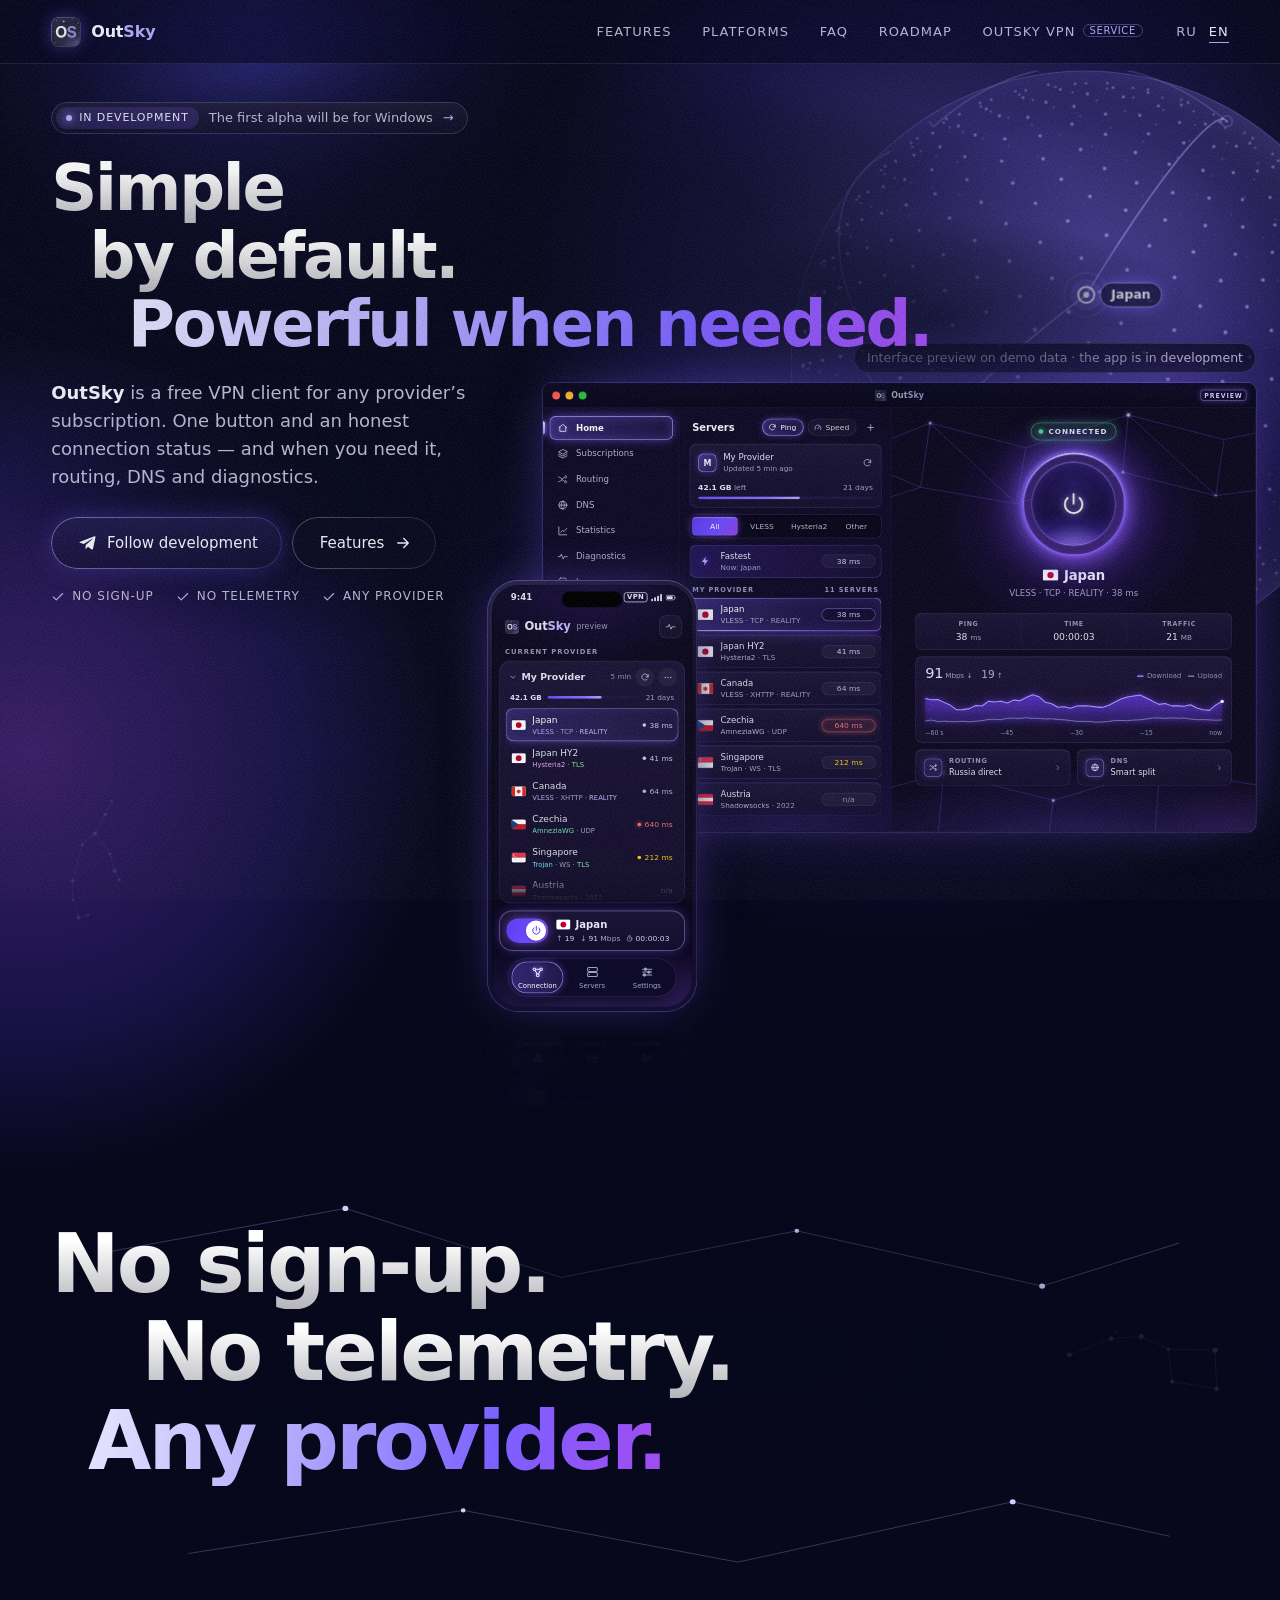
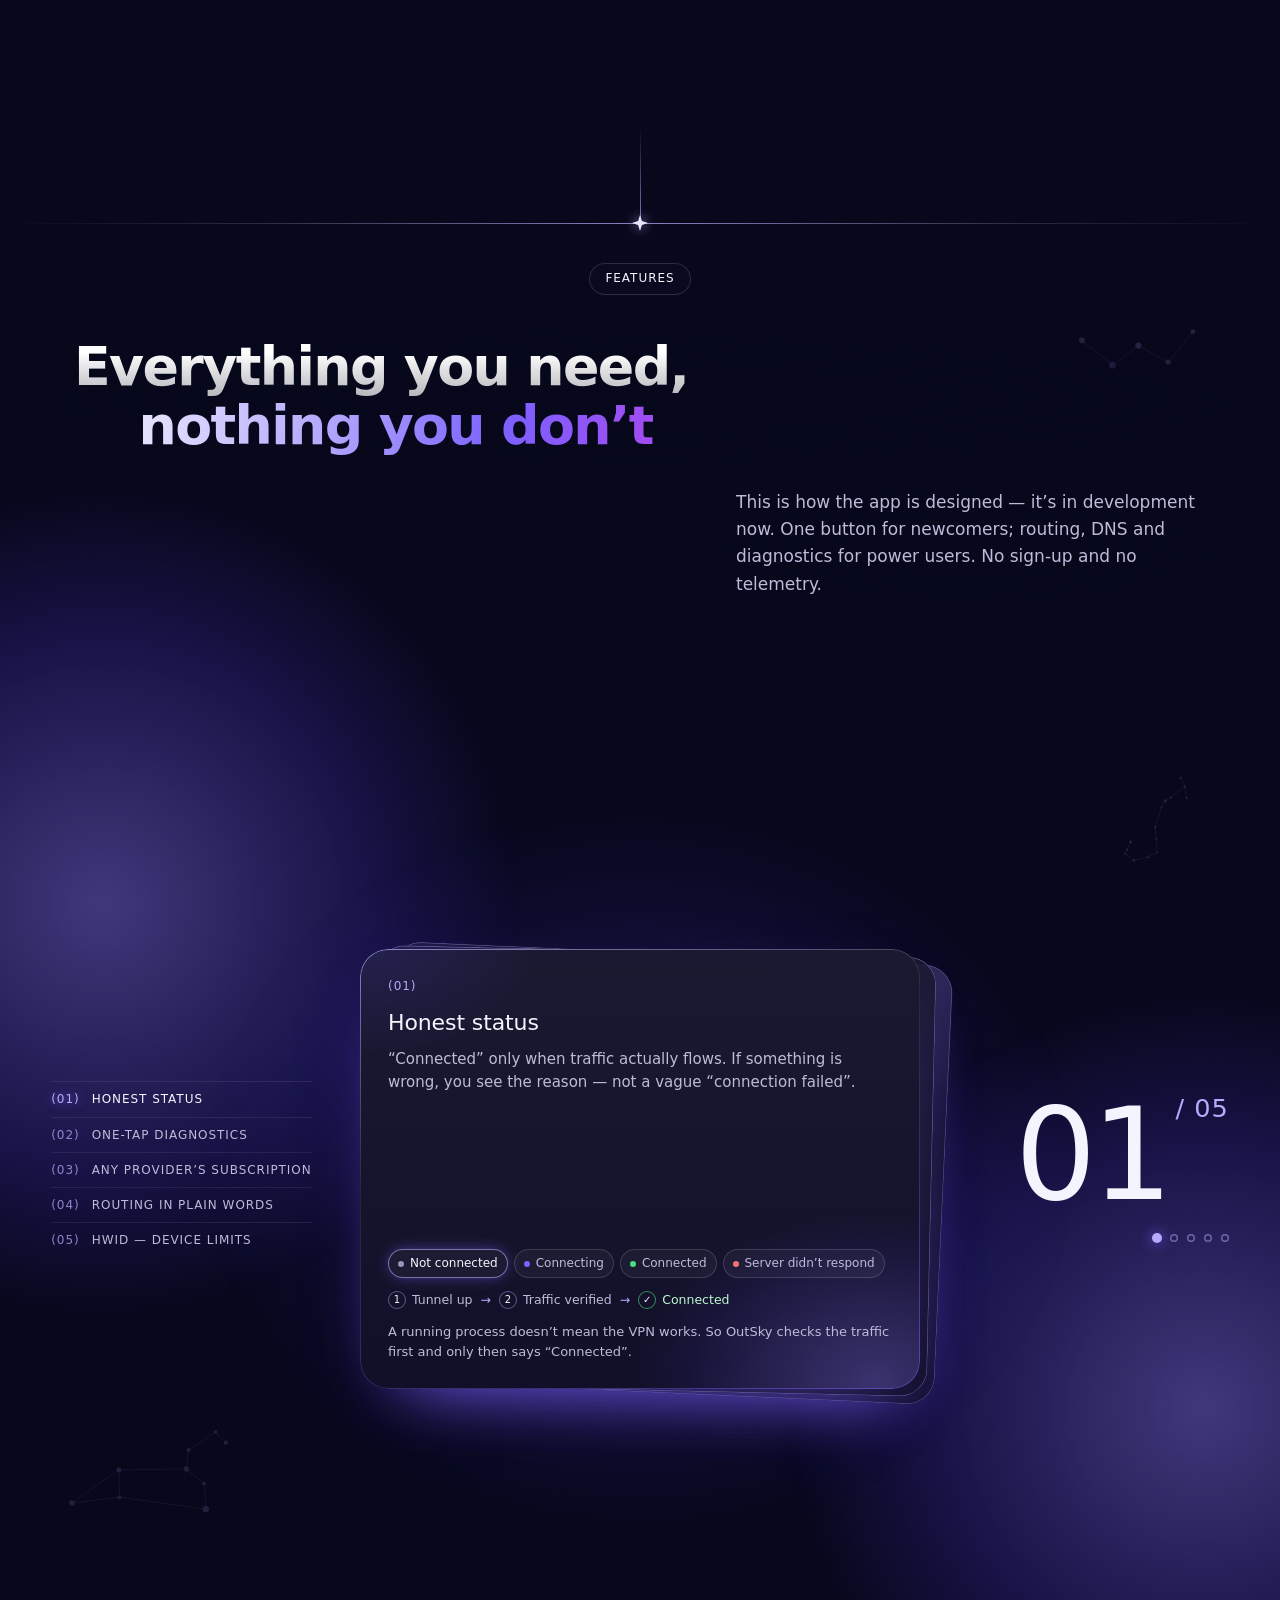
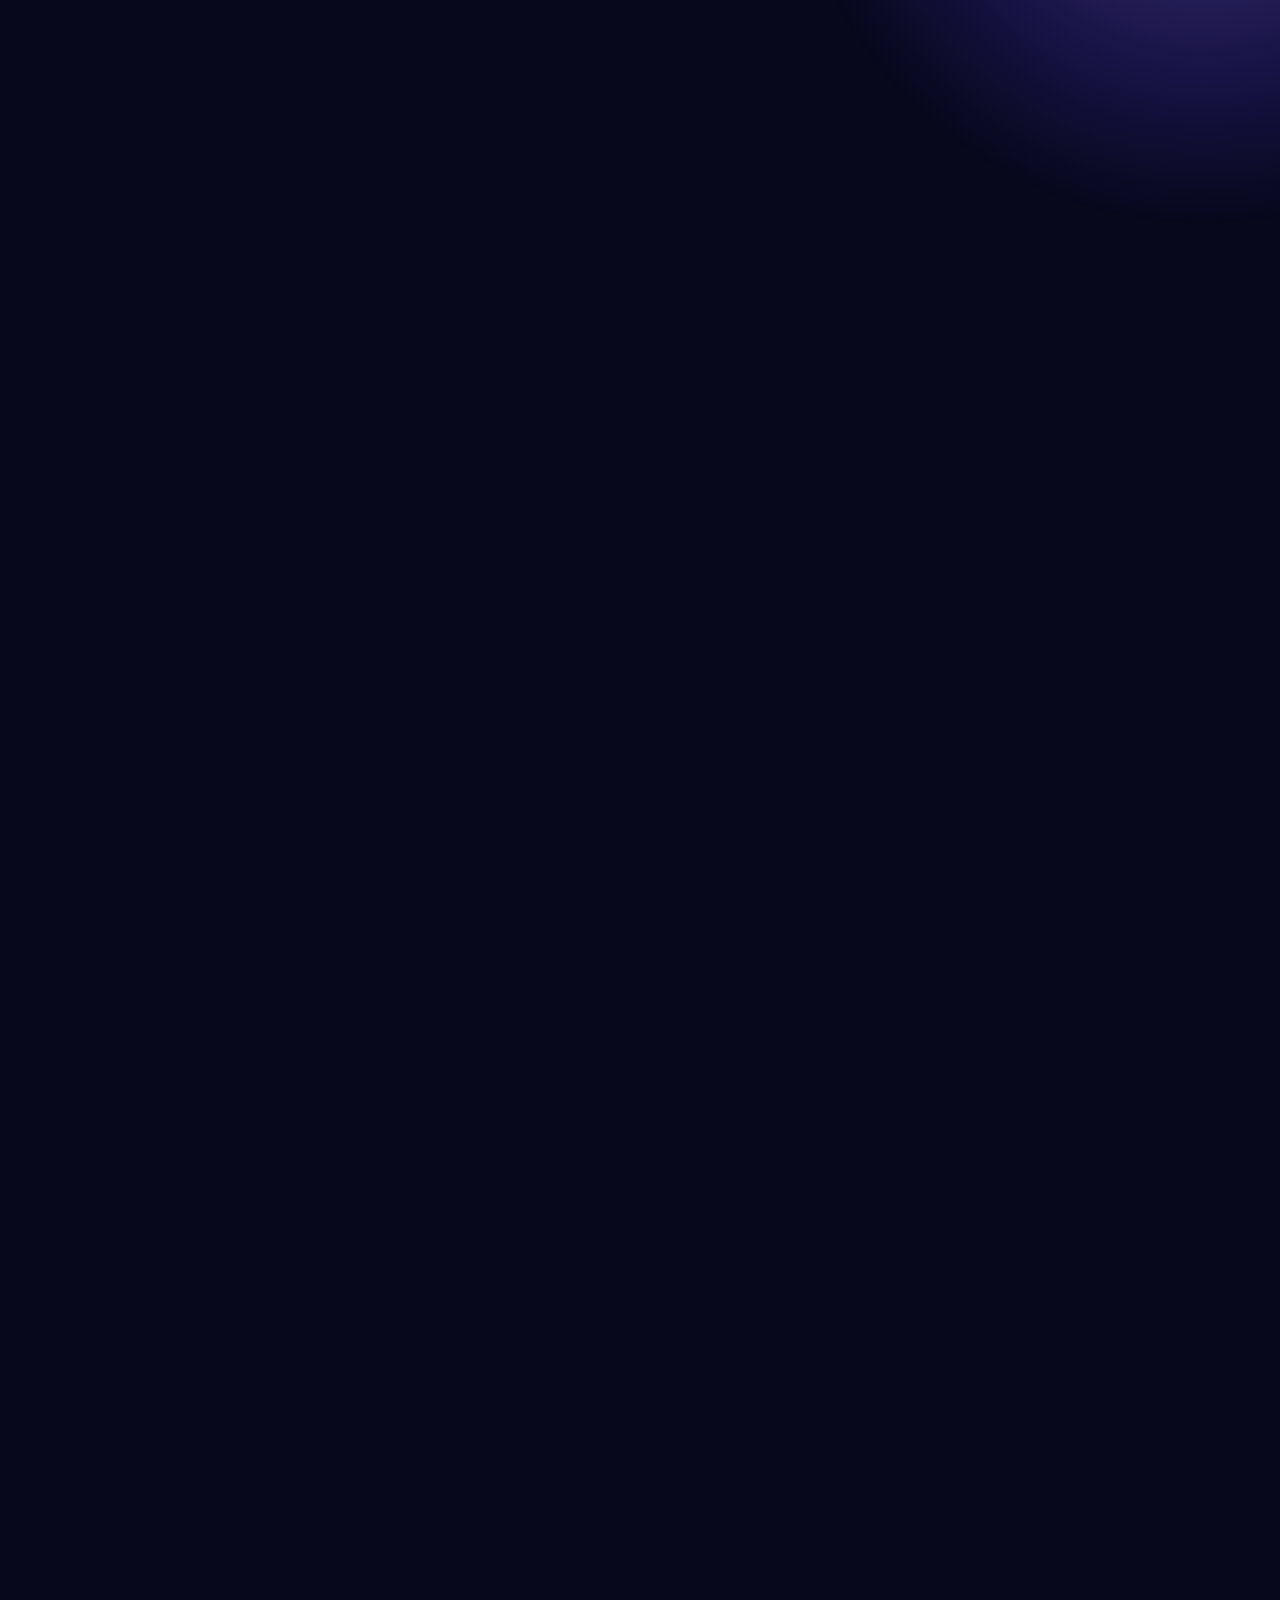
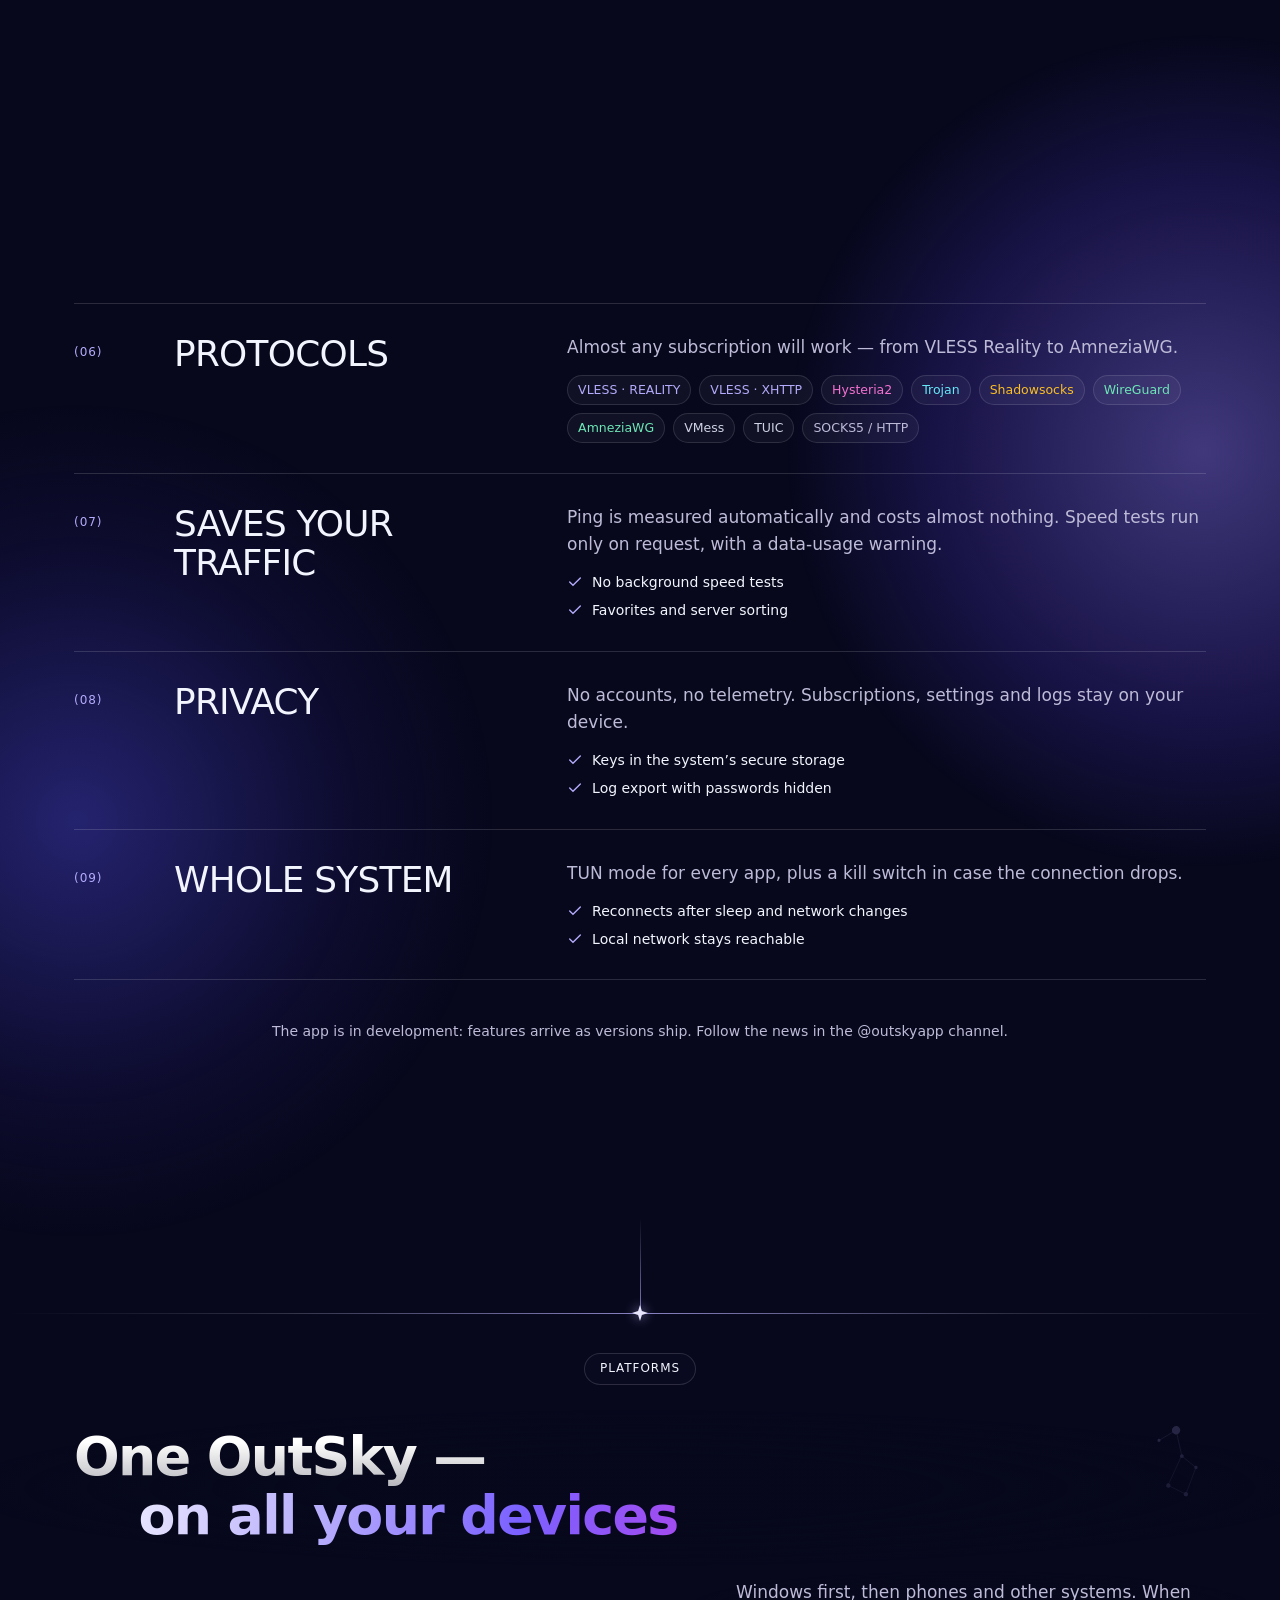
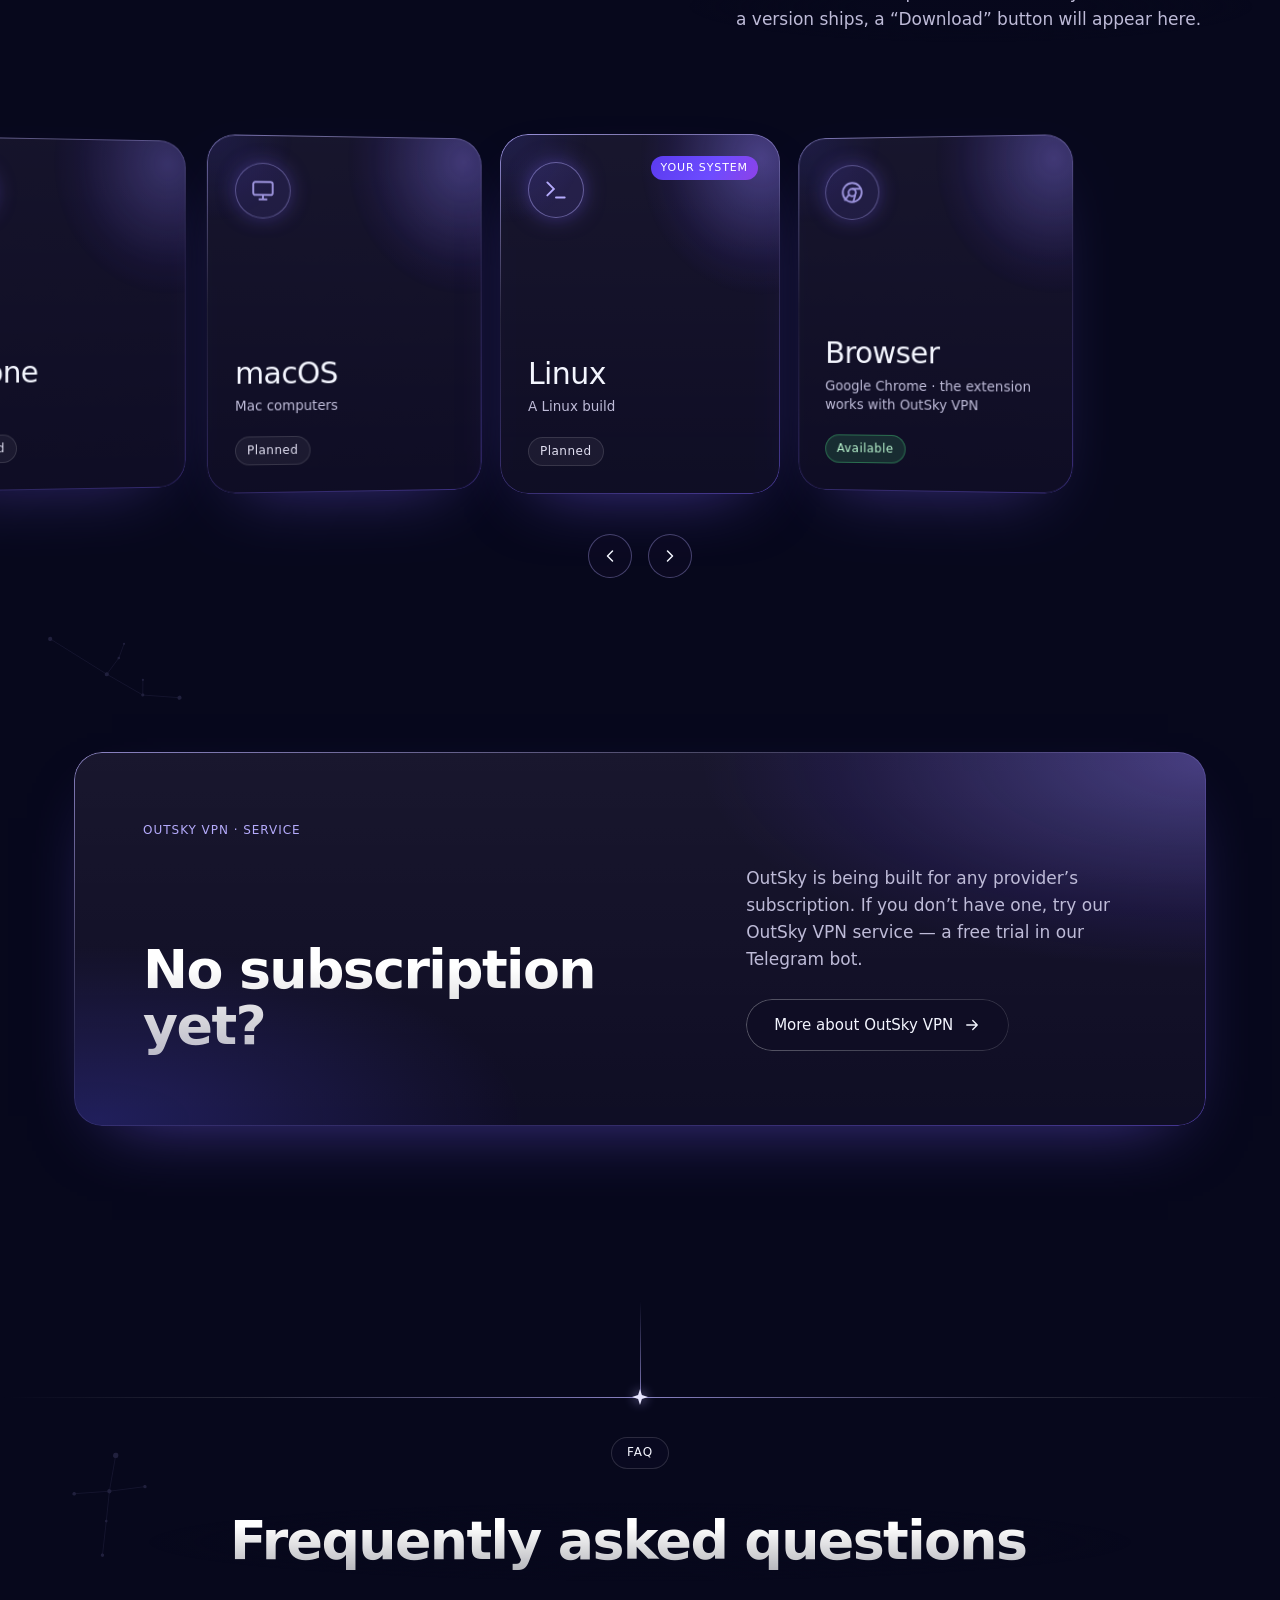
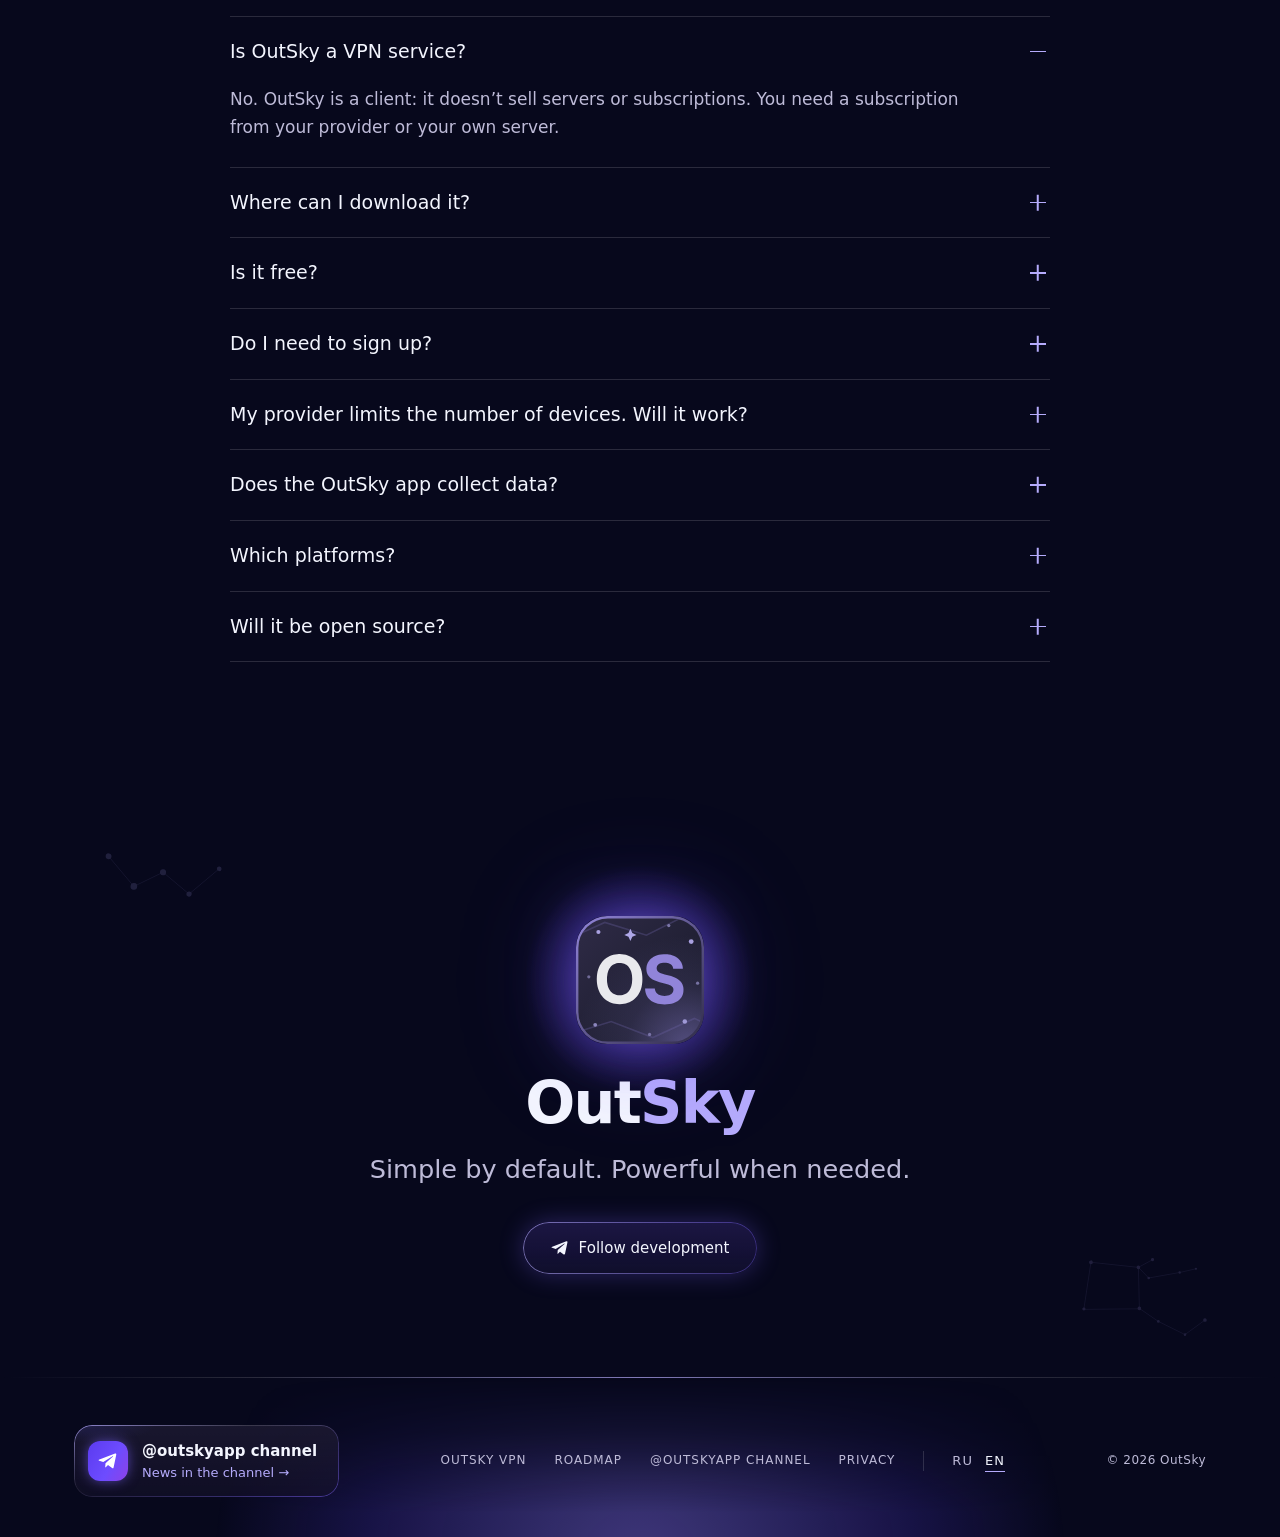
==== commit bfdb6ecb: "Новые картинки превью ссылок в дизайне «Туманность» - Главная и роадмап (RU/EN): знак и слово OutSky" ====
--- a/en/index.html
+++ b/en/index.html
@@ -20,9 +20,11 @@
 <meta property="og:title" content="OutSky — simple by default, powerful when needed">
 <meta property="og:description" content="In development: a free VPN client for any provider’s subscription. Honest status, diagnostics, routing, HWID.">
 <meta property="og:url" content="https://outsky.app/en/">
-<meta property="og:image" content="https://outsky.app/assets/img/og-en.png">
+<meta property="og:image" content="https://outsky.app/assets/img/og/app-en.jpg">
+<meta property="og:image:type" content="image/jpeg">
 <meta property="og:image:width" content="1200">
 <meta property="og:image:height" content="630">
+<meta property="og:image:alt" content="OutSky — Simple by default. Powerful when needed.">
 <meta property="og:locale" content="en_US">
 <meta property="og:locale:alternate" content="ru_RU">
 <meta name="twitter:card" content="summary_large_image">
--- a/assets/css/home.css
+++ b/assets/css/home.css
@@ -185,6 +185,7 @@
 .card ul.mini{flex:1; gap:6px; grid-auto-rows:minmax(0,1fr)}
 .card ul.mini li{align-items:center; padding:8px 12px; border-radius:var(--r-sm); font-size:13.5px; background:rgb(255 255 255/.03); box-shadow:inset 0 0 0 1px rgb(255 255 255/.08)}
 .card ul.mini svg{margin-top:1px}
+@media (max-width:1099px){ .card ul.mini{grid-auto-rows:auto; align-content:end} }   /* стопка: плашки своей высоты, список внизу карточки */
 .rts{display:grid; gap:7px}
 .rt{display:flex; align-items:center; gap:12px; padding:10px 14px; border-radius:var(--r-md); cursor:pointer; background:rgb(255 255 255/.03); box-shadow:inset 0 0 0 1px rgb(255 255 255/.09); transition:box-shadow var(--d-s)}
 .rt>div{flex:1; min-width:0} .rt b{display:block; font-size:14px; font-weight:500} .rt small{display:block; font-size:12.5px; line-height:1.4; color:var(--text-2)}
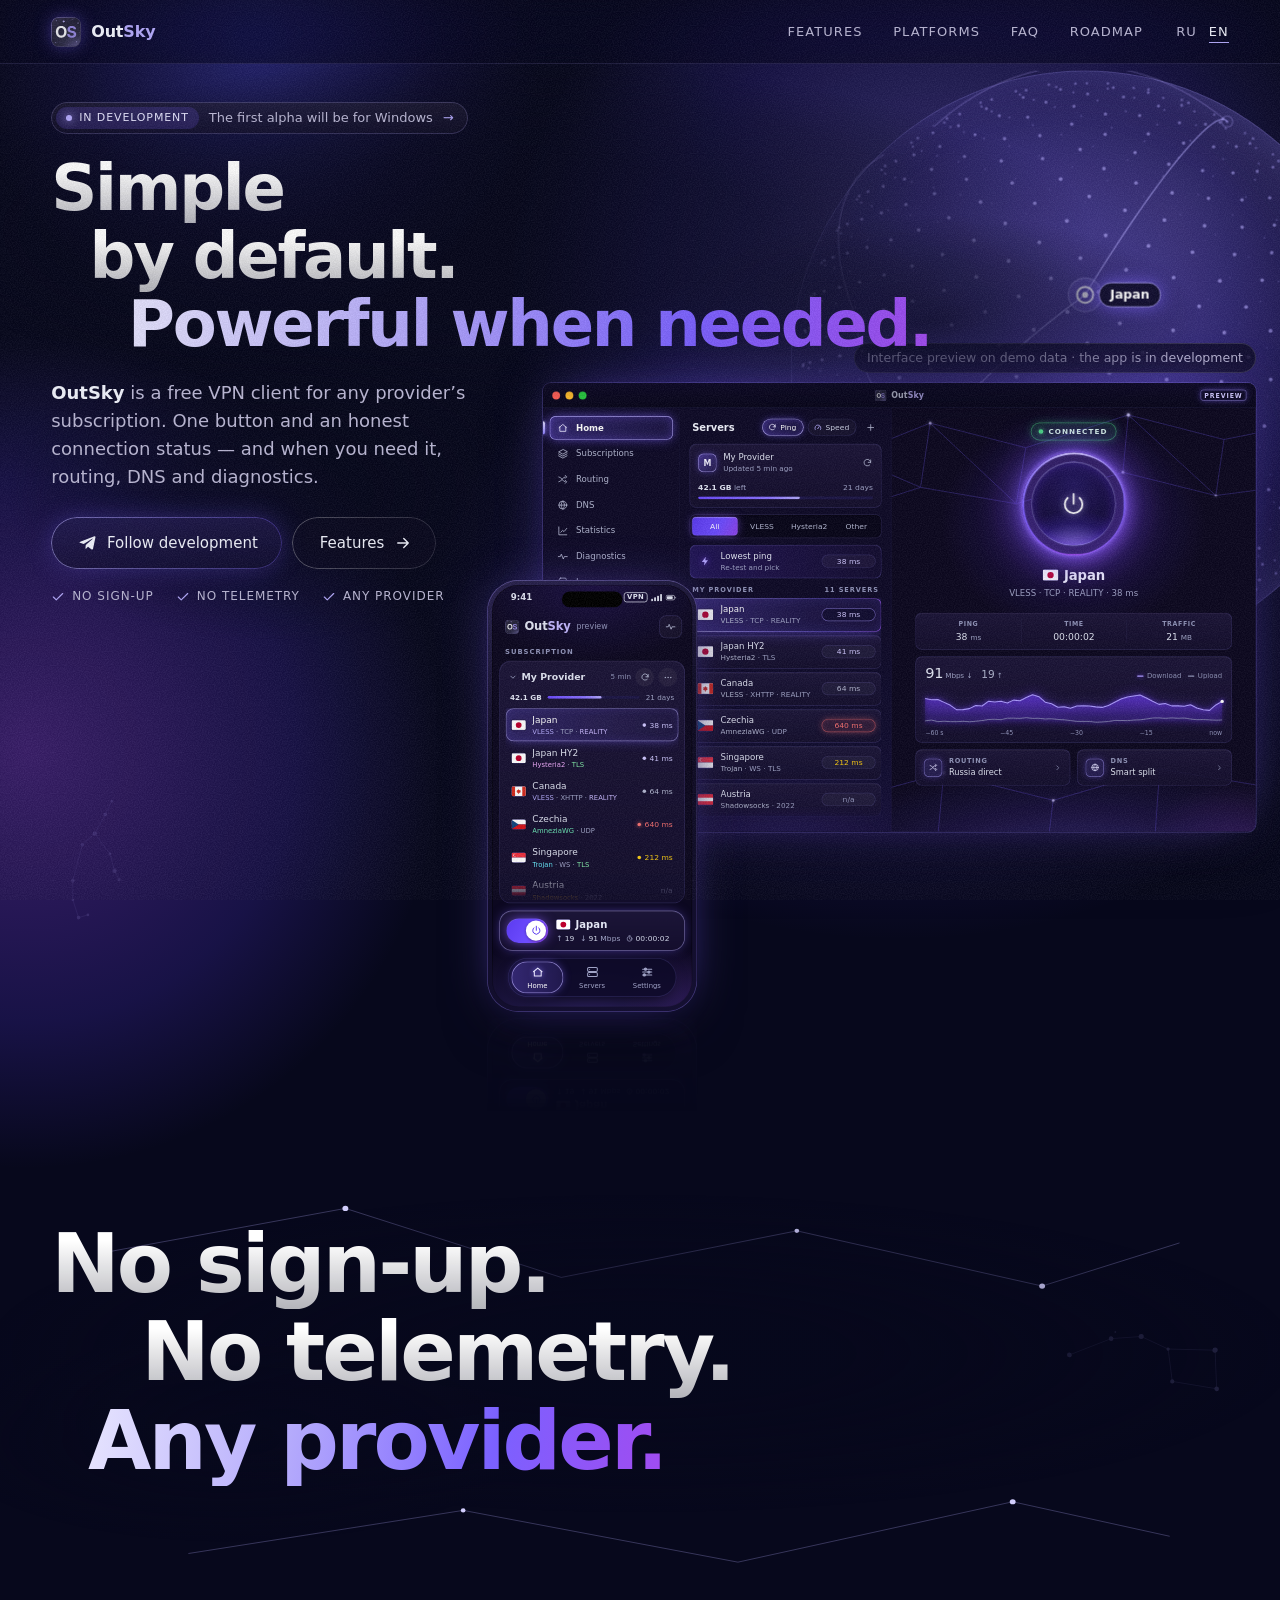
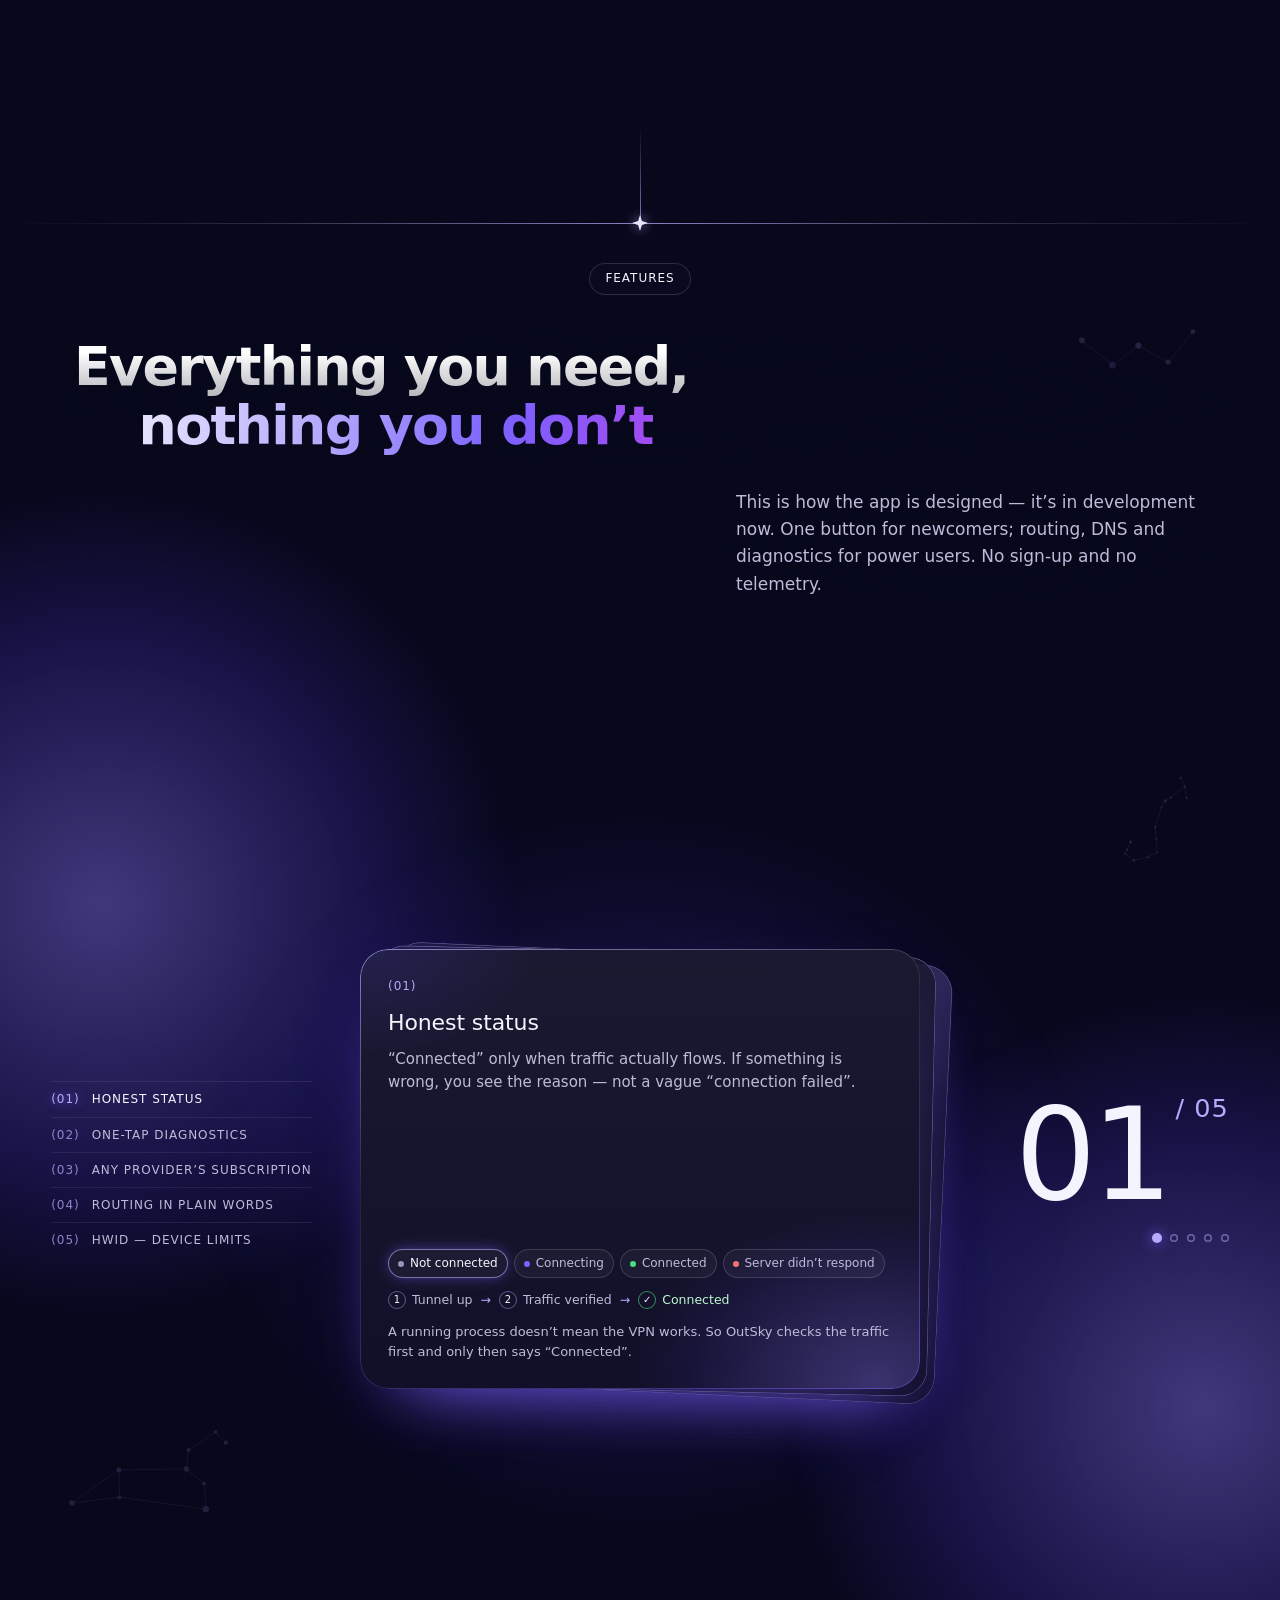
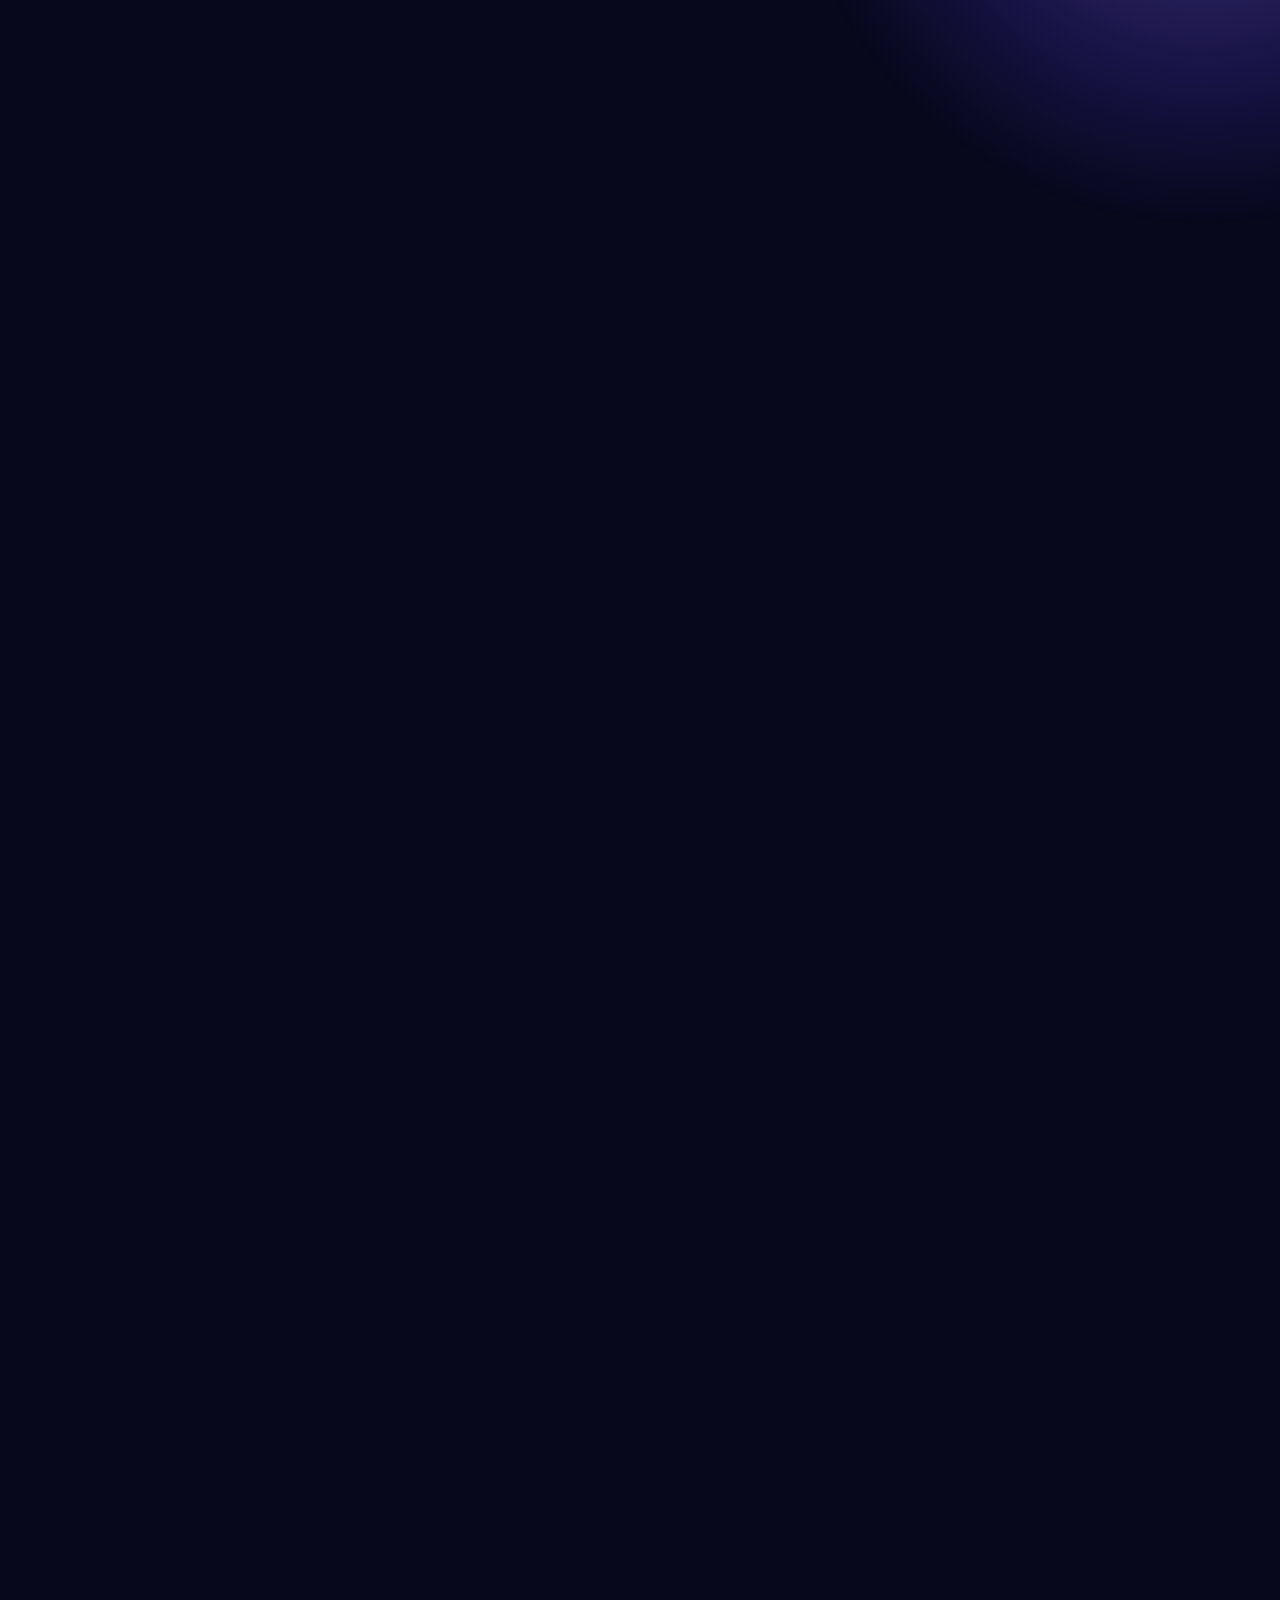
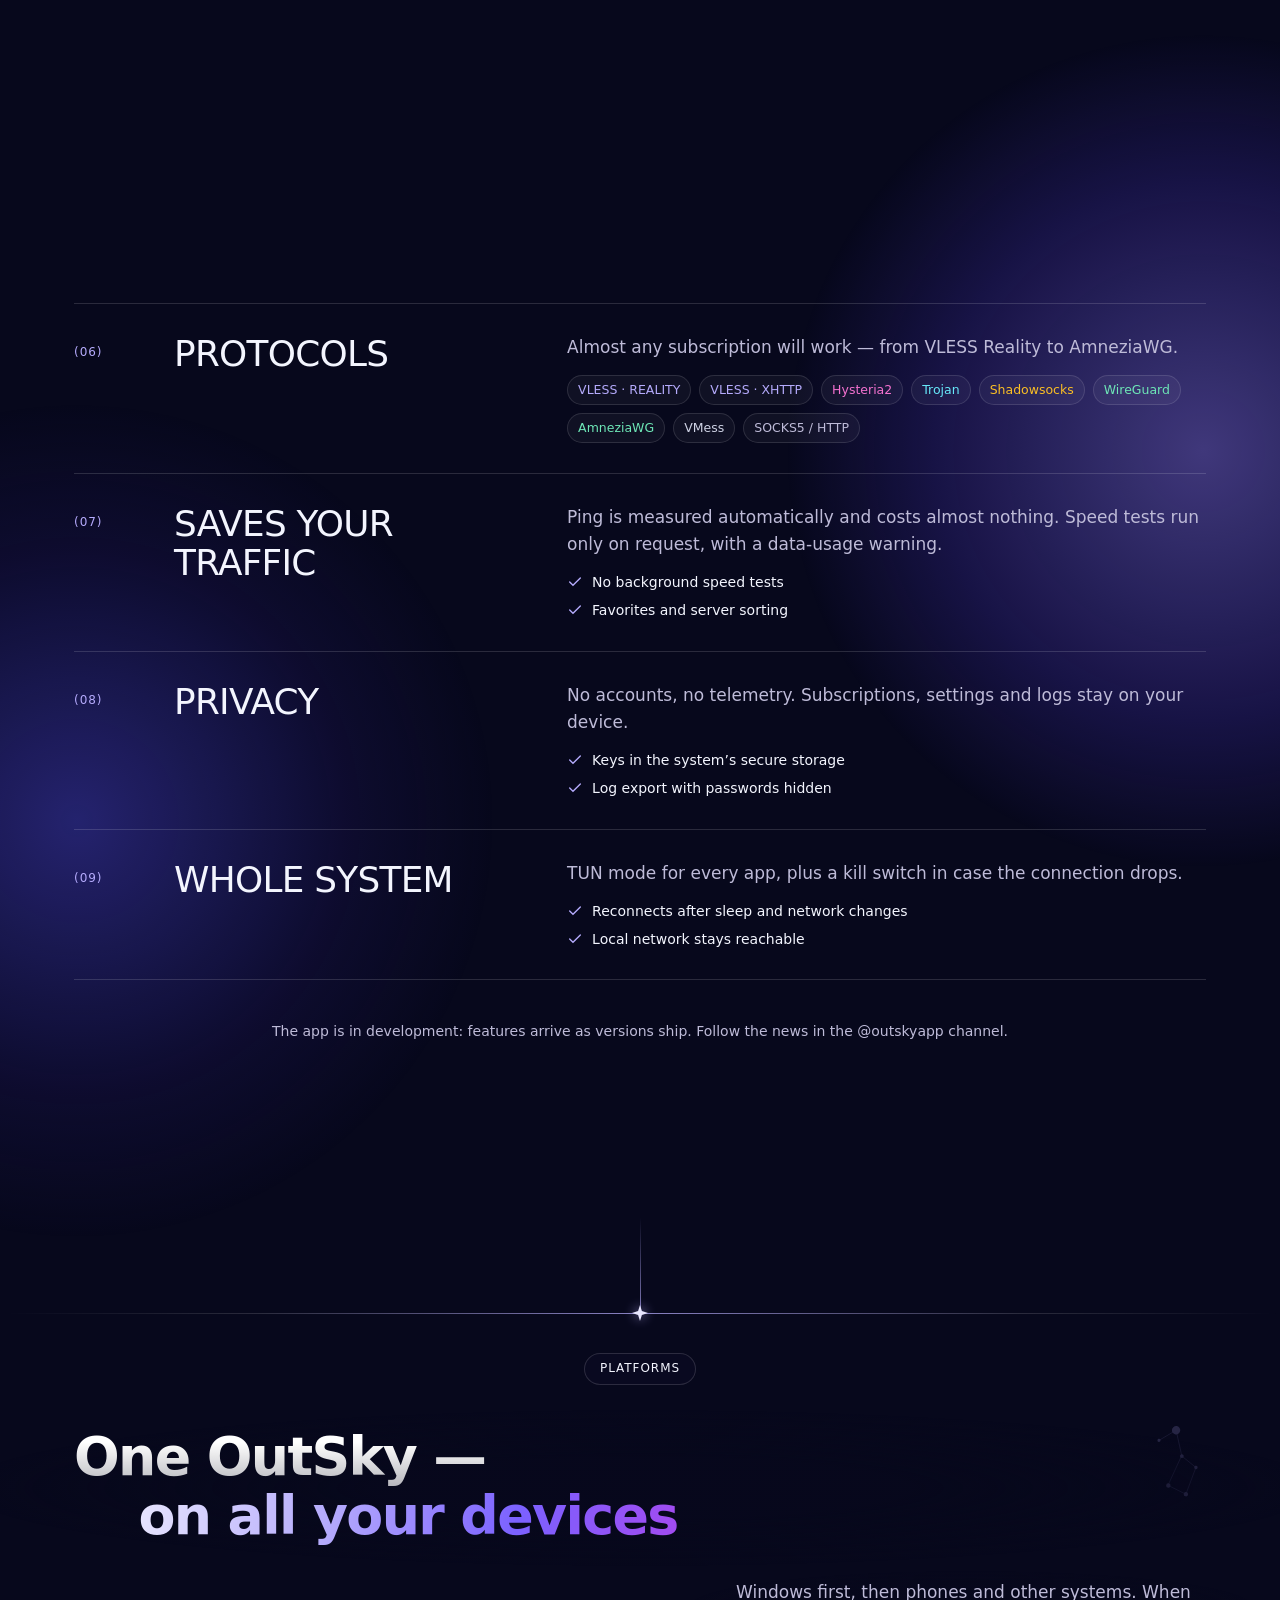
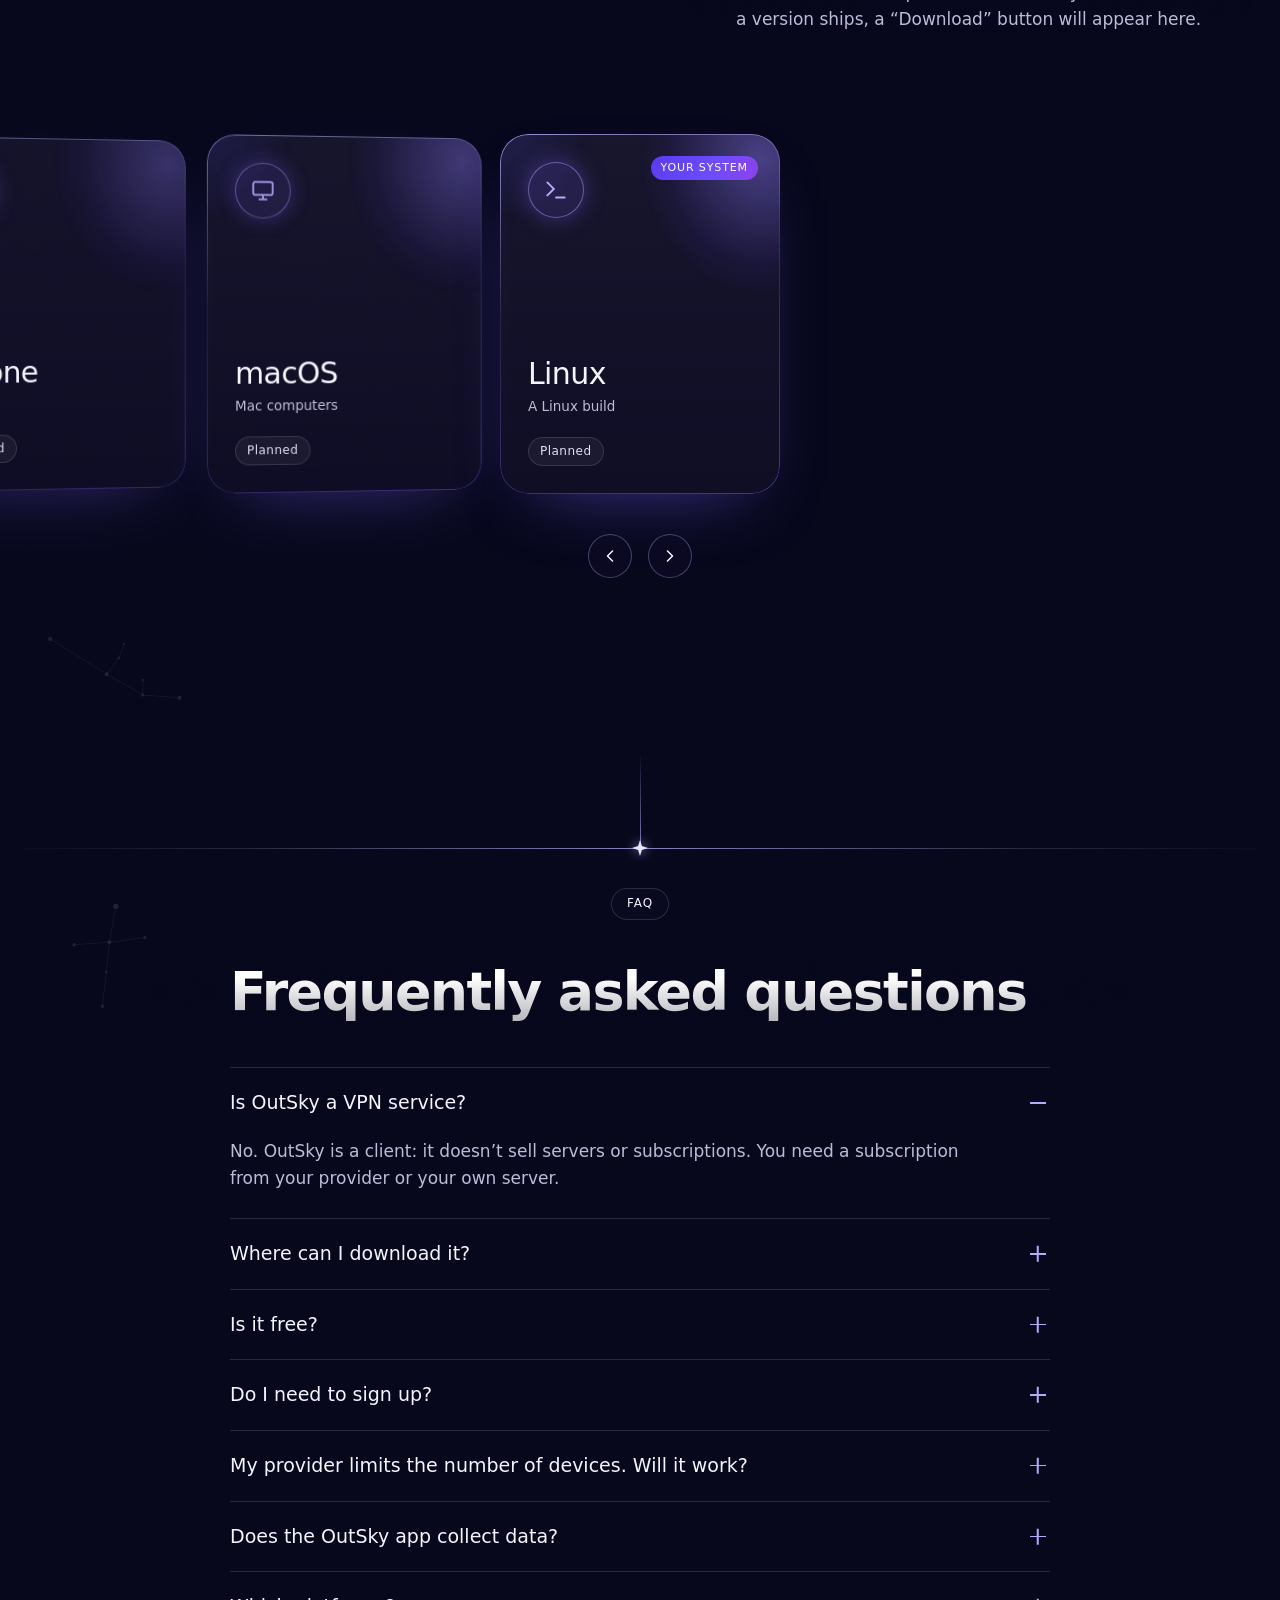
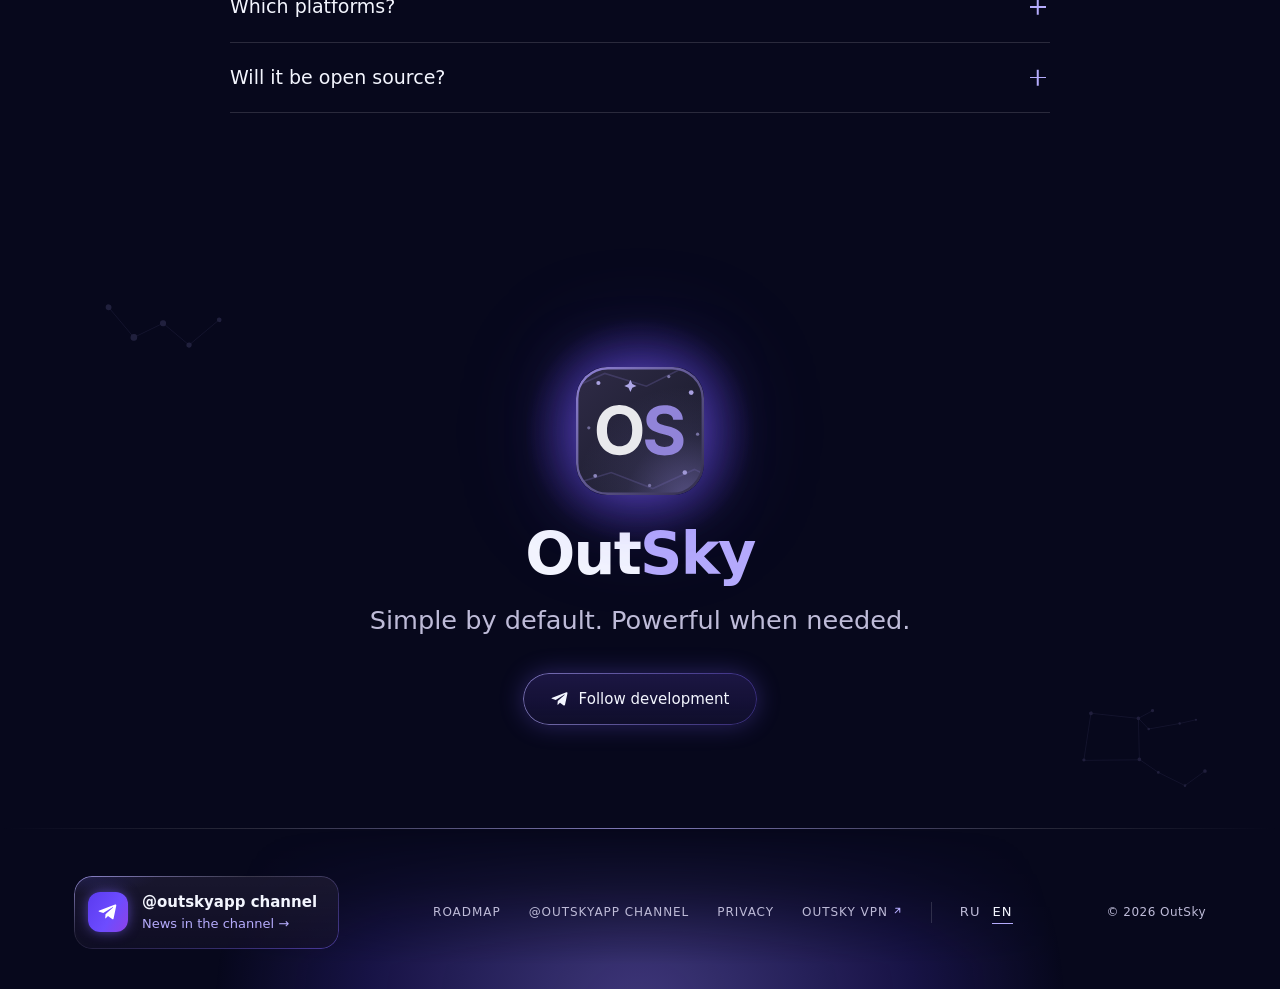
==== commit ea177368: "outsky.app — только приложение: страницы VPN переехали на outsky.cc (заглушки с переадресацией), мак" ====
--- a/en/index.html
+++ b/en/index.html
@@ -50,7 +50,7 @@
   <span class="hd-frost" aria-hidden="true"></span>
   <a class="logo" href="/en/" aria-label="OutSky — home"><img class="mark" src="/assets/img/favicon.svg" alt="" width="30" height="30"><span class="word">Out<b>Sky</b></span></a>
   <nav class="hd-nav" aria-label="Main menu">
-    <a href="#features">Features</a><a href="#platforms">Platforms</a><a href="#faq">FAQ</a><a href="/en/roadmap/">Roadmap</a><a href="/en/vpn/" class="vpn">OutSky VPN<i>service</i></a>
+    <a href="#features">Features</a><a href="#platforms">Platforms</a><a href="#faq">FAQ</a><a href="/en/roadmap/">Roadmap</a>
   </nav>
   <div class="lang" role="group" aria-label="Language"><a href="/" hreflang="ru" lang="ru">RU</a><a class="on" href="/en/" hreflang="en" aria-current="true">EN</a></div>
   <!-- мобильное меню — Popover API (работает без JS); где Popover API нет — ссылка на ссылки в подвале -->
@@ -64,7 +64,6 @@
     <li><a href="#platforms"><span class="ix" aria-hidden="true">(02)</span>Platforms</a></li>
     <li><a href="#faq"><span class="ix" aria-hidden="true">(03)</span>FAQ</a></li>
     <li><a href="/en/roadmap/"><span class="ix" aria-hidden="true">(04)</span>Roadmap</a></li>
-    <li><a href="/en/vpn/"><span class="ix" aria-hidden="true">(05)</span>OutSky VPN <i>service</i></a></li>
   </ol>
   <div class="lang" role="group" aria-label="Language"><a href="/" hreflang="ru" lang="ru">RU</a><a class="on" href="/en/" hreflang="en" aria-current="true">EN</a></div>
 </nav>
@@ -144,7 +143,7 @@
       </div>
       <div class="osw-seg" id="oswFlt"><span class="on" data-f="all">All</span><span data-f="v">VLESS</span><span data-f="h">Hysteria2</span><span data-f="o">Other</span></div>
       <div class="osw-list">
-        <div class="osw-row osw-fast" role="button" tabindex="-1" data-fast><span class="bolt"><svg viewBox="0 0 24 24"><path d="M13 2 4 14h6l-1 8 9-12h-6l1-8z" fill="currentColor"/></svg></span><div class="osw-g"><b>Fastest</b><small id="oswFastSub">Now: Japan</small></div><span class="osw-ping q1" id="oswFastPing">38 ms</span></div>
+        <div class="osw-row osw-fast" role="button" tabindex="-1" data-fast><span class="bolt"><svg viewBox="0 0 24 24"><path d="M13 2 4 14h6l-1 8 9-12h-6l1-8z" fill="currentColor"/></svg></span><div class="osw-g"><b>Lowest ping</b><small>Re-test and pick</small></div><span class="osw-ping q1" id="oswFastPing">38 ms</span></div>
         <div class="osw-gl"><span>My Provider</span><span>11 servers</span></div>
         <div id="oswRows">
           <div class="osw-row sel"><span class="osw-fl"><svg viewBox="0 0 30 20"><rect width="30" height="20" fill="#fff"/><circle cx="15" cy="10" r="6" fill="#bc002d"/></svg></span><div class="osw-g"><b>Japan</b><small><i>VLESS</i> · TCP · REALITY</small></div><span class="osw-ping q1">38 ms</span></div>
@@ -230,7 +229,7 @@
     <div class="osp-h"><span class="osp-wm"><img src="/assets/img/favicon.svg" alt=""><span>Out<b>Sky</b></span></span><span class="osp-ver">preview</span>
       <span class="osw-ib" aria-hidden="true"><svg viewBox="0 0 24 24" fill="none" stroke="currentColor" stroke-width="1.8" stroke-linecap="round" stroke-linejoin="round"><path d="M3 12h4l2-5 4 10 2-5h6"/></svg></span></div>
 
-    <div class="osp-lbl">Current provider</div>
+    <div class="osp-lbl">Subscription</div>
     <div class="osp-prov">
       <div class="osp-ph"><span class="chev"><svg viewBox="0 0 24 24" fill="none" stroke="currentColor" stroke-width="2.4" stroke-linecap="round" stroke-linejoin="round"><path d="m6 9 6 6 6-6"/></svg></span><b>My Provider</b><small>5 min</small>
         <span class="osp-rb" role="button" tabindex="-1" data-osp-act="reping" aria-label="Re-test ping on all servers"><svg viewBox="0 0 24 24" fill="none" stroke="currentColor" stroke-width="2.2" stroke-linecap="round" stroke-linejoin="round"><path d="M20 11a8 8 0 1 0-2.3 5.3"/><path d="M20 4v6h-6"/></svg></span>
@@ -259,7 +258,7 @@
     </div>
 
     <div class="osp-tabs" role="group" aria-label="App sections">
-      <span class="osp-tab on"><svg viewBox="0 0 24 24" fill="none" stroke="currentColor" stroke-width="1.8" stroke-linecap="round" stroke-linejoin="round"><circle cx="6" cy="7" r="2.2"/><circle cx="18" cy="7" r="2.2"/><circle cx="12" cy="17.5" r="2.4"/><path d="M8.2 7h7.6M7.2 9l3.7 6.6M16.8 9l-3.7 6.6"/></svg>Connection</span>
+      <span class="osp-tab on"><svg viewBox="0 0 24 24" fill="none" stroke="currentColor" stroke-width="1.8" stroke-linecap="round" stroke-linejoin="round"><path d="M4.5 11.5 12 5l7.5 6.5M6 10v9h12v-9"/></svg>Home</span>
       <span class="osp-tab"><svg viewBox="0 0 24 24" fill="none" stroke="currentColor" stroke-width="1.8" stroke-linecap="round" stroke-linejoin="round"><rect x="3.5" y="4" width="17" height="7" rx="2"/><rect x="3.5" y="13" width="17" height="7" rx="2"/><path d="M7 7.5h.01M7 16.5h.01"/></svg>Servers</span>
       <span class="osp-tab"><svg viewBox="0 0 24 24" fill="none" stroke="currentColor" stroke-width="1.8" stroke-linecap="round"><path d="M4 7h16M4 12h16M4 17h16"/><circle cx="9" cy="7" r="1.9" fill="currentColor"/><circle cx="15" cy="12" r="1.9" fill="currentColor"/><circle cx="7" cy="17" r="1.9" fill="currentColor"/></svg>Settings</span>
     </div>
@@ -388,7 +387,7 @@
       <span class="ix">(06)</span>
       <h3>Protocols</h3>
       <div class="row-b"><p>Almost any subscription will work — from VLESS Reality to AmneziaWG.</p>
-        <div class="protos"><span style="color:#b5abfc">VLESS · REALITY</span><span style="color:#b5abfc">VLESS · XHTTP</span><span style="color:#f472d0">Hysteria2</span><span style="color:#67e8f9">Trojan</span><span style="color:#fbbf24">Shadowsocks</span><span style="color:#6ee7b7">WireGuard</span><span style="color:#6ee7b7">AmneziaWG</span><span style="color:#cfd3e5">VMess</span><span style="color:#cfd3e5">TUIC</span><span style="color:#bebbd8">SOCKS5 / HTTP</span></div></div>
+        <div class="protos"><span style="color:#b5abfc">VLESS · REALITY</span><span style="color:#b5abfc">VLESS · XHTTP</span><span style="color:#f472d0">Hysteria2</span><span style="color:#67e8f9">Trojan</span><span style="color:#fbbf24">Shadowsocks</span><span style="color:#6ee7b7">WireGuard</span><span style="color:#6ee7b7">AmneziaWG</span><span style="color:#cfd3e5">VMess</span><span style="color:#bebbd8">SOCKS5 / HTTP</span></div></div>
     </article>
     <article class="row rv dim" style="--i:1">
       <span class="ix">(07)</span>
@@ -433,26 +432,12 @@
       <li data-os="ios"><div class="plc pane" tabindex="0" role="group" aria-labelledby="pl-ios" aria-describedby="pl-ios-n pl-ios-s"><span class="pi"><svg viewBox="0 0 24 24" fill="currentColor" aria-hidden="true"><path d="M16.4 12.6c0-2.4 2-3.6 2.1-3.7-1.2-1.7-3-1.9-3.6-1.9-1.5-.2-3 .9-3.8.9-.8 0-2-.9-3.3-.9-1.7 0-3.2 1-4.1 2.5-1.8 3-.5 7.5 1.2 10 .8 1.2 1.8 2.6 3.1 2.5 1.2 0 1.7-.8 3.2-.8s1.9.8 3.2.8c1.3 0 2.2-1.2 3-2.4.9-1.4 1.3-2.7 1.3-2.8 0 0-2.4-.9-2.4-3.6zM14 5.4c.7-.8 1.1-1.9 1-3-1 0-2.1.7-2.8 1.5-.6.7-1.2 1.8-1 2.9 1.1.1 2.1-.6 2.8-1.4z"/></svg></span><b id="pl-ios">iPhone</b><small id="pl-ios-n">iOS</small><span class="st plan" id="pl-ios-s">Planned</span></div></li>
       <li data-os="mac"><div class="plc pane" tabindex="0" role="group" aria-labelledby="pl-mac" aria-describedby="pl-mac-n pl-mac-s"><span class="pi"><svg viewBox="0 0 24 24" fill="none" stroke="currentColor" stroke-width="1.8" aria-hidden="true"><rect x="3" y="4" width="18" height="12" rx="2"/><path d="M8 20h8M12 16v4"/></svg></span><b id="pl-mac">macOS</b><small id="pl-mac-n">Mac computers</small><span class="st plan" id="pl-mac-s">Planned</span></div></li>
       <li data-os="linux"><div class="plc pane" tabindex="0" role="group" aria-labelledby="pl-linux" aria-describedby="pl-linux-n pl-linux-s"><span class="pi"><svg viewBox="0 0 24 24" fill="none" stroke="currentColor" stroke-width="1.8" stroke-linecap="round" aria-hidden="true"><path d="M4 17l6-6-6-6M12 19h8"/></svg></span><b id="pl-linux">Linux</b><small id="pl-linux-n">A Linux build</small><span class="st plan" id="pl-linux-s">Planned</span></div></li>
-      <li class="plc-li" data-os="browser"><a class="plc pane" href="/en/vpn/guide/#chrome"><span class="pi"><svg viewBox="0 0 24 24" fill="none" stroke="currentColor" stroke-width="1.8" aria-hidden="true"><circle cx="12" cy="12" r="9"/><circle cx="12" cy="12" r="3.5"/><path d="M12 8.5h8.5M9 14l-4.3 5.6M15 14l-1.8 6.6"/></svg></span><b>Browser</b><small>Google Chrome · the extension works with OutSky VPN</small><span class="st av">Available</span></a></li>
     </ul>
     <button class="gal-b next" type="button" tabindex="-1" aria-hidden="true"><svg viewBox="0 0 24 24" fill="none" stroke="currentColor" stroke-width="1.8" stroke-linecap="round" stroke-linejoin="round"><path d="M9 6l6 6-6 6"/></svg></button>
   </div>
 </section>
 
-<!-- ===== 5. Тизер OutSky VPN ===== -->
-<section class="sec vpn" id="vpn" data-live aria-labelledby="v-h">
-  <div class="neb" data-glow="tr" aria-hidden="true"><i class="tr ind"></i><i class="tr2"></i></div>
-  <div class="wrap"><div class="vpn-in pane">
-    <p class="micro rv">OutSky VPN · service</p>
-    <h2 class="h2 wr rv hole" id="v-h"><span class="ln" style="--i:0">No subscription yet?</span></h2>
-    <div class="vpn-r rv hole">
-      <p>OutSky is being built for any provider’s subscription. If you don’t have one, try our OutSky VPN service — a free trial in our Telegram bot.</p>
-      <a class="pill pill-line" href="/en/vpn/"><span class="comet" aria-hidden="true"><i></i></span><span>More about OutSky VPN</span><svg class="arr" viewBox="0 0 24 24" fill="none" stroke="currentColor" stroke-width="1.8" stroke-linecap="round" stroke-linejoin="round" aria-hidden="true"><path d="M5 12h14M13 6l6 6-6 6"/></svg></a>
-    </div>
-  </div></div>
-</section>
-
-<!-- ===== 6. FAQ ===== -->
+<!-- ===== 5. FAQ ===== -->
 <section class="sec faq" id="faq" data-live aria-labelledby="q-h">
   <div class="neb" data-glow="bl tr" aria-hidden="true"><i class="bl"></i><i class="tr ind"></i></div>
   <div class="ritual rv" aria-hidden="true"><i class="r-v"></i><i class="r-h"></i><svg class="r-star" viewBox="0 0 16 16"><path d="M8 0l1.9 6.1L16 8l-6.1 1.9L8 16l-1.9-6.1L0 8l6.1-1.9z"/></svg></div>
@@ -467,14 +452,14 @@
       <details><summary>Is it free?</summary><p>Yes, OutSky is free. You get the server subscription from your provider.</p></details>
       <details><summary>Do I need to sign up?</summary><p>No. Add a subscription and connect.</p></details>
       <details><summary>My provider limits the number of devices. Will it work?</summary><p>It should: OutSky will be able to send the device ID (HWID) such providers require. It’s a random identifier, not a hardware fingerprint; along with it your provider will see the OS, its version and the device name. The ID is enabled per subscription and can be reset at any time.</p></details>
-      <details><summary>Does the OutSky app collect data?</summary><p>Not the app itself. It will have no telemetry, analytics or accounts: it won’t collect data about you or how you use it. Subscriptions, settings and logs will stay on your device, and keys, passwords and the device ID will be kept encrypted in the system’s secure storage. Logs will never be sent anywhere on their own: only you will be able to export them, and keys and passwords will be masked in the export. To load your subscription and connect, the app will contact your provider’s servers. As with any VPN client, they see your IP address and the sites you open through the VPN, and may record them along with the app name and version. Your provider will get the device ID, along with the OS, its version and the device name, only if you turn it on for that subscription. If your subscription is from OutSky VPN, that provider is us: the <a href="/privacy.html#en">privacy policy</a> describes what we record and what data our bot and the extension process.</p></details>
-      <details><summary>Which platforms?</summary><p>Windows first, then Android and iPhone, later macOS and Linux. For browsers there is already an extension — it works with OutSky VPN.</p></details>
+      <details><summary>Does the OutSky app collect data?</summary><p>Not the app itself. It will have no telemetry, analytics or accounts: it won’t collect data about you or how you use it. Subscriptions, settings and logs will stay on your device, and keys, passwords and the device ID will be kept encrypted in the system’s secure storage. Logs will never be sent anywhere on their own: only you will be able to export them, and keys and passwords will be masked in the export. To load your subscription and connect, the app will contact your provider’s servers. As with any VPN client, they see your IP address and the sites you open through the VPN, and may record them along with the app name and version. Your provider will get the device ID, along with the OS, its version and the device name, only if you turn it on for that subscription. If your subscription is from OutSky VPN (outsky.cc), that provider is us: the <a href="https://outsky.cc/privacy.html#en">privacy policy</a> describes what we record and what data our bot and the extension process.</p></details>
+      <details><summary>Which platforms?</summary><p>Windows first, then Android and iPhone, later macOS and Linux.</p></details>
       <details><summary>Will it be open source?</summary><p>We plan to open-source the code by the first public release.</p></details>
     </div>
   </div>
 </section>
 
-<!-- ===== 7. Финал: наш знак крупно со свечением, слово OutSky, слоган, главная пилюля ===== -->
+<!-- ===== 6. Финал: наш знак крупно со свечением, слово OutSky, слоган, главная пилюля ===== -->
 <section class="fin" data-live>
   <div class="neb" data-glow="bl br" aria-hidden="true"><i class="bl ind"></i><i class="bc mag"></i><i class="br"></i></div>
   <svg class="cst c-cass2" viewBox="-6 2 92 40" aria-hidden="true"><use href="/assets/img/home/constellations.svg#cass"/></svg>
@@ -494,7 +479,7 @@
     <!-- стеклянная карточка-ссылка на канал -->
     <a class="tg-card pane" href="https://t.me/outskyapp"><span class="ic" aria-hidden="true"><svg viewBox="0 0 24 24" fill="currentColor"><path d="M21.9 4.6 18.7 19.7c-.2 1-.9 1.3-1.8.8l-4.9-3.6-2.4 2.3c-.3.3-.5.5-1 .5l.4-5 9-8.2c.4-.4-.1-.6-.6-.2L6.3 13.3l-4.8-1.5c-1-.3-1-1 .2-1.5l18.8-7.2c.9-.3 1.6.2 1.4 1.5z"/></svg></span><span><b>@outskyapp channel</b><small>News in the channel →</small></span></a>
     <div class="ft-row">
-      <nav class="ft-nav" aria-label="Links"><a href="/en/vpn/">OutSky VPN</a><a href="/en/roadmap/">Roadmap</a><a href="https://t.me/outskyapp">@outskyapp channel</a><a href="/privacy.html#en">Privacy</a></nav>
+      <nav class="ft-nav" aria-label="Links"><a href="/en/roadmap/">Roadmap</a><a href="https://t.me/outskyapp">@outskyapp channel</a><a href="/privacy.html#en">Privacy</a><a href="https://outsky.cc/en/">OutSky VPN<svg viewBox="0 0 24 24" fill="none" stroke="currentColor" stroke-width="2.2" stroke-linecap="round" stroke-linejoin="round" aria-hidden="true"><path d="M7 17 17 7M8 7h9v9"/></svg></a></nav>
       <div class="lang ft-lang" role="group" aria-label="Language"><a href="/" hreflang="ru" lang="ru">RU</a><a class="on" href="/en/" hreflang="en" aria-current="true">EN</a></div>
     </div>
     <div class="ft-c">© 2026 OutSky</div>
--- a/assets/css/nebula.css
+++ b/assets/css/nebula.css
@@ -90,7 +90,7 @@
 .neb i.ind{background:radial-gradient(closest-side,rgb(74 70 216/.44),rgb(31 23 96/.28) 48%,transparent 74%)}
 .neb i.mag{background:radial-gradient(closest-side,rgb(141 66 232/.38),rgb(91 59 239/.2) 48%,transparent 74%)}   /* пурпур края залитой кнопки приложения */
 .neb .tr{left:86%; top:16%} .neb .tl{left:12%; top:16%} .neb .br{left:88%; top:84%} .neb .bl{left:10%; top:84%}
-.neb .bc{left:50%; top:96%; width:70vw} .neb .tr2{left:62%; top:4%; width:52vw}
+.neb .bc{left:50%; top:96%; width:70vw}
 /* свет разгорается при входе */
 @media (prefers-reduced-motion:no-preference){
   html.js:not(.shot) [data-live] > .neb i{opacity:0; transition:opacity 1.6s var(--e-out)}
@@ -165,14 +165,14 @@
 [id]{scroll-margin-top:calc(var(--header-h) + 16px)}
 /* и фокус с клавиатуры (Shift+Tab вверх) не прячется под шапкой; внутри превью приложения — свои списки, их не трогаем */
 :where(a,button,summary,[tabindex]):not(.os-ui *){scroll-margin-top:calc(var(--header-h) + 16px)}
-@media (prefers-reduced-motion:no-preference){ html{scroll-behavior:smooth} }
+/* плавно — только после загрузки (html.smooth ставит sky.js): переход по якорю при открытии (#ru-bot, #iphone) — сразу, иначе в фоновой вкладке и webview он может застрять вверху */
+@media (prefers-reduced-motion:no-preference){ html.smooth{scroll-behavior:smooth} }
 .logo{display:flex; align-items:center; gap:10px; text-decoration:none; color:var(--text); flex-shrink:0}
 .logo .mark{display:block; width:30px; height:30px; border-radius:8px; box-shadow:0 0 16px rgb(123 97 255/.4)}
 .word{font-weight:700; font-size:16px; letter-spacing:-.01em} .word b{color:var(--lav); font-weight:700}
 .hd-nav{display:flex; align-items:center; gap:clamp(18px,2.4vw,32px); margin-left:auto}
 .hd-nav a,.lang a{font-size:13px; font-weight:500; letter-spacing:.08em; text-transform:uppercase; color:var(--text-2); text-decoration:none; transition:color var(--d-s)}
 .hd-nav a:hover,.lang a:hover{color:var(--text)}
-.hd-nav .vpn i{font-style:normal; font-size:10px; letter-spacing:.06em; margin-left:7px; padding:1px 7px; border-radius:var(--r-pill); color:var(--lav); box-shadow:inset 0 0 0 1px rgb(181 171 252/.35); vertical-align:2px}
 .lang{display:flex; gap:12px}
 .lang a.on{color:var(--text); box-shadow:0 1px 0 var(--lav)}
 /* текущая страница — aria-current="page" на ссылке шапки, меню и подвала (у главной таких ссылок нет) */
@@ -196,7 +196,6 @@
 .menu-list a{display:flex; align-items:baseline; gap:14px; padding:10px 0; font-size:clamp(26px,9vw,40px); line-height:1.1; font-weight:300; letter-spacing:-.02em; text-transform:uppercase;
   color:var(--text); text-decoration:none; border-bottom:1px solid var(--hair)}
 .menu-list .ix{font-size:12px; font-weight:500; letter-spacing:.04em; color:var(--lav); font-variant-numeric:tabular-nums}
-.menu-list a i{font-style:normal; font-size:12px; letter-spacing:.08em; color:var(--lav); align-self:center}
 .menu-list a[aria-current=page]{color:var(--lav)}
 #menu .lang a{font-size:15px}
 
@@ -285,7 +284,7 @@
 .st{font-size:12px; font-weight:500; letter-spacing:.04em; padding:5px 12px; border-radius:var(--r-pill); white-space:nowrap}
 .st.dev{color:#E7E5FE; background:rgb(123 97 255/.22); box-shadow:inset 0 0 0 1px rgb(181 171 252/.4)}
 .st.plan{color:#E2E0F2; background:rgb(255 255 255/.05); box-shadow:inset 0 0 0 1px rgb(255 255 255/.12)}   /* светлее --text-2: 12px на наклонённых дальних карточках растрируется мягче */
-.st.av{color:#bbf7d0; background:rgb(74 222 128/.14); box-shadow:inset 0 0 0 1px rgb(74 222 128/.38)}
+.st.av{color:#bbf7d0; background:rgb(74 222 128/.14); box-shadow:inset 0 0 0 1px rgb(74 222 128/.38)}   /* «Доступно»: сейчас не используется, нужно для будущей карточки «Скачать» */
 
 /* FAQ */
 .faq-in{max-width:868px}
@@ -335,6 +334,7 @@
 .ft-nav{display:flex; flex-wrap:wrap; gap:12px 28px}
 .ft-nav a{font-size:12px; font-weight:500; letter-spacing:.08em; text-transform:uppercase; color:var(--text-2); text-decoration:none; transition:color var(--d-s)}
 .ft-nav a:hover,.ft-nav a[aria-current=page]{color:var(--text)}
+.ft-nav a svg{width:11px; height:11px; margin-left:4px; vertical-align:0; color:var(--lav)}   /* ↗ у ссылки на другой сайт (OutSky VPN), как «Приложение OutSky ↗» на outsky.cc */
 .ft-lang{padding-left:28px; border-left:1px solid var(--hair)}
 .ft-c{font-size:12px; letter-spacing:.04em; color:var(--text-2)}
 @media (max-width:860px){ .ft-in{flex-direction:column; align-items:flex-start} .ft-lang{padding-left:0; border-left:0} }
--- a/assets/css/app-ui.css
+++ b/assets/css/app-ui.css
@@ -128,8 +128,10 @@
 .osw-row{display:flex; align-items:center; gap:11px; padding:7px 10px 7px 11px; border-radius:10px; border:1px solid var(--line); transition:border-color .15s, background .15s}
 .osw-row:hover{border-color:rgb(139 125 255/.55)}
 .osw-row[hidden]{display:none}
-/* «Самая быстрая» — спокойнее выбранной строки */
-.osw-row.osw-fast{border-color:rgb(150 135 255/.30); background:linear-gradient(90deg,rgb(91 59 239/.22),rgb(91 59 239/.04)),rgb(18 13 43/.9)}
+/* «С наименьшим пингом» — спокойнее выбранной строки */
+.osw-row.osw-fast{min-height:51px; border-color:rgb(150 135 255/.30); background:linear-gradient(90deg,rgb(91 59 239/.22),rgb(91 59 239/.04)),rgb(18 13 43/.9)}
+/* RU: подписи строки чуть мельче — «С наименьшим пингом» и «Перемерить пинг и выбрать» целиком между молнией и таблеткой (142px); высота строки та же (min-height). EN помещается и в 13/11 */
+:lang(ru) .osw-fast .osw-g b{font-size:12px} :lang(ru) .osw-fast .osw-g small{font-size:10px}
 .osw-fast .bolt{width:24px; display:grid; place-items:center; color:#b3a6ff}
 .osw-fast .bolt svg{width:16px; height:16px; filter:drop-shadow(0 0 5px rgb(113 61 255/.95))}
 /* выбранный сервер — неоновая грань: светлое ядро слева, к правому краю гаснет в пурпур */
@@ -403,7 +405,7 @@
 .osp-cs svg{display:inline-block; width:10px; height:10px}
 .osp-cs b{font-weight:500; color:var(--n300)}
 .osp:not(.st-on) .osp-cs{display:none}
-.osp:not(.st-on) .osp-ct{font-weight:500; color:var(--n400)}
+.osp:not(.st-on) .osp-ct{font-weight:500; color:var(--n400); white-space:normal; line-height:1.2}   /* «Нажмите, чтобы подключиться» — в две строки, без обрезки */
 .st-err .osp-ct{color:#fecaca}
 
 /* плавающие вкладки */
--- a/assets/css/home.css
+++ b/assets/css/home.css
@@ -1,5 +1,5 @@
-/* outsky.app — главная, концепция «Туманность»: секции главной (сцена первого экрана, манифест, колода, (06)–(09), галерея,
-   тизер VPN). Общая основа (токены, фон, стекло, пилюли, шапка, заголовки, FAQ, финал, подвал) — nebula.css,
+/* outsky.app — главная, концепция «Туманность»: секции главной (сцена первого экрана, манифест, колода, (06)–(09),
+   галерея). Общая основа (токены, фон, стекло, пилюли, шапка, заголовки, FAQ, финал, подвал) — nebula.css,
    макет приложения — app-ui.css; оба подключаются раньше.
    Каскад: правило этого файла перекрывает правило nebula.css той же специфичности — в том числе её режимы (RM, прозрачность,
    контраст, forced-colors). Поэтому режимы для блоков главной (и повтор общего правила, если блок главной его перебивает) — в конце
@@ -16,9 +16,9 @@
 .c-orion{right:calc((100% - 100vw) / 2 + 34px); top:9%; width:78px; rotate:6deg; opacity:.16}          /* (06)–(09): за правым краем колонки (Орион) */
 .c-umi{left:calc((100% - 100vw) / 2 + 40px); top:calc(100% + 20px); width:44px; rotate:-12deg; opacity:.17} /* под (06)–(09), в левом поле (Малая Медведица) */
 .c-lyra{right:2.5%; top:58px; width:62px; rotate:8deg; opacity:.18}                                    /* «Платформы»: правее первой строки h2 (Лира) */
-.c-and{left:3.5%; bottom:-42px; width:130px; rotate:-7deg; opacity:.15}                                /* между галереей и тизером VPN, слева (Андромеда) */
+.c-and{left:3.5%; bottom:-42px; width:130px; rotate:-7deg; opacity:.15}                                /* между галереей и FAQ, слева (Андромеда) */
 .c-and{display:block}
-@media (max-width:1099px){ .c-and{bottom:-31px; width:96px} }   /* по середине зазора галерея → тизер (2 × .62 · --sec-y) */
+@media (max-width:1099px){ .c-and{bottom:-31px; width:96px} }   /* по середине зазора галерея → FAQ (2 × .62 · --sec-y) */
 @media (min-width:700px){ .c-cass,.c-lyra{display:block} }
 @media (min-width:1000px){ .c-ursa{display:block} }
 @media (min-width:1100px){ html:not(.pin) .c-gem{display:block} }
@@ -314,7 +314,7 @@
 .plc.me::after{background:linear-gradient(160deg,rgb(181 171 252/.8),rgb(255 255 255/.08) 40%,rgb(123 97 255/.5))}
 .me-b{position:absolute; top:22px; right:22px; font-size:11px; font-weight:500; letter-spacing:.08em; text-transform:uppercase; color:#fff; padding:3px 10px; border-radius:var(--r-pill);
   background:linear-gradient(120deg,#5b3bef,#6d4cff 58%,#8d42e8)}
-a.plc:hover,a.plc:focus-visible{--ga:.4}
+a.plc:hover,a.plc:focus-visible{--ga:.4}   /* карточка-ссылка: сейчас таких нет, нужна для будущей «Скачать» */
 .plc .comet{border-radius:var(--r-xl)}
 @media (hover:hover) and (pointer:fine){ .plc:hover .comet{opacity:1} }
 .plc:focus-visible .comet{opacity:1}
@@ -326,26 +326,11 @@
 @media (hover:hover) and (pointer:fine) and (min-width:701px){ .gal.is-curved .gal-b{display:grid} }
 @media (max-width:700px){ .gal-row,.gal-row.curved{padding-inline:11vw; gap:12px} .gal-row>li{flex-basis:78vw; height:340px} }
 
-/* 5. тизер OutSky VPN — стекло, свет справа сверху; «дыры» не нужны */
-.vpn .neb .tr{left:84%; top:22%} .vpn .neb .tr2{left:70%; top:8%}
-.vpn-in{display:grid; grid-template-columns:minmax(0,7fr) minmax(0,5fr); gap:24px 56px; align-items:end}
-.vpn-in.pane{padding:clamp(28px,5.4vw,72px)}
-.vpn-in.pane::before{background:radial-gradient(50% 62% at 92% 10%,rgb(142 123 255/.4),rgb(91 59 239/.1) 55%,transparent 75%),radial-gradient(45% 55% at 10% 90%,rgb(74 70 216/.3),transparent 70%)}
-.vpn-in.pane .hole::before{display:none}
-.vpn-in .micro{grid-column:1 / -1}
-.vpn-in .h2{grid-column:1}
-.vpn-r{grid-column:2; padding-bottom:6px}
-.vpn-r p{margin:0 0 26px; color:var(--text-2)}
-@media (max-width:860px){ .vpn-in{grid-template-columns:1fr} .vpn-r{grid-column:1} }
-/* ≤359: «Подробнее об OutSky VPN» — в одну строку (на 15px и прежних отступах кнопка переносилась на две) */
-@media (max-width:359px){ .vpn-in.pane{padding-inline:22px} .vpn .pill-line{--pl:16px; padding-right:16px; gap:8px; font-size:14px} .vpn .pill-line>svg{width:16px; height:16px} }
-
 /* FAQ, финал и подвал — nebula.css */
 
 /* режимы для блоков главной (общие — в конце nebula.css); здесь они идут после базовых правил блоков, которые перекрывают */
 @media (prefers-reduced-motion:reduce){
   .tg::after,.globe canvas{transition:none}
-  .pill-line:hover{--pl:var(--pl0,28px)}   /* повтор из nebula.css: должен идти после .vpn .pill-line (≤359) */
 }
 @media (prefers-reduced-transparency:reduce){ .pane,.cap,.gal-row .plc{background:#120F2C} }   /* .pane — повтор: после фона карточек колоды (<1100) */
 @media (prefers-contrast:more){ .disp .acc{background:none; color:var(--lav)} }
